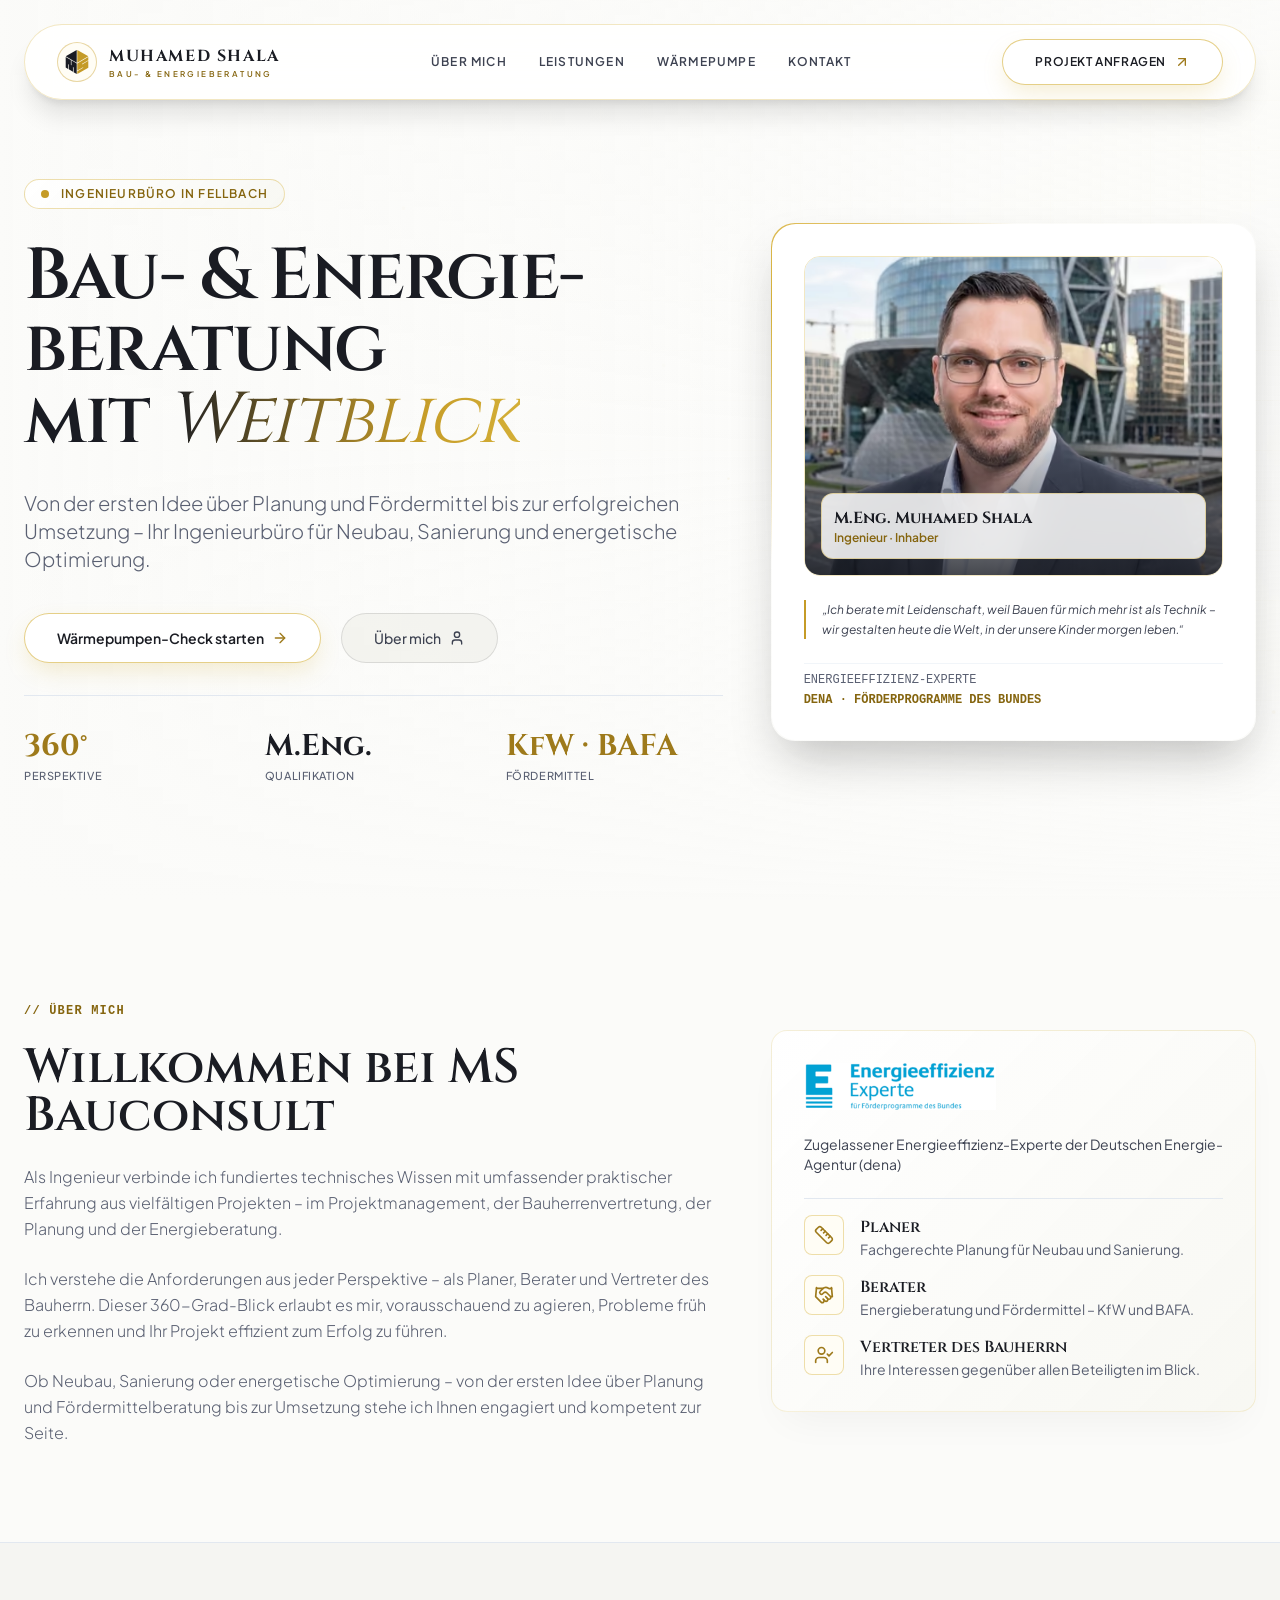
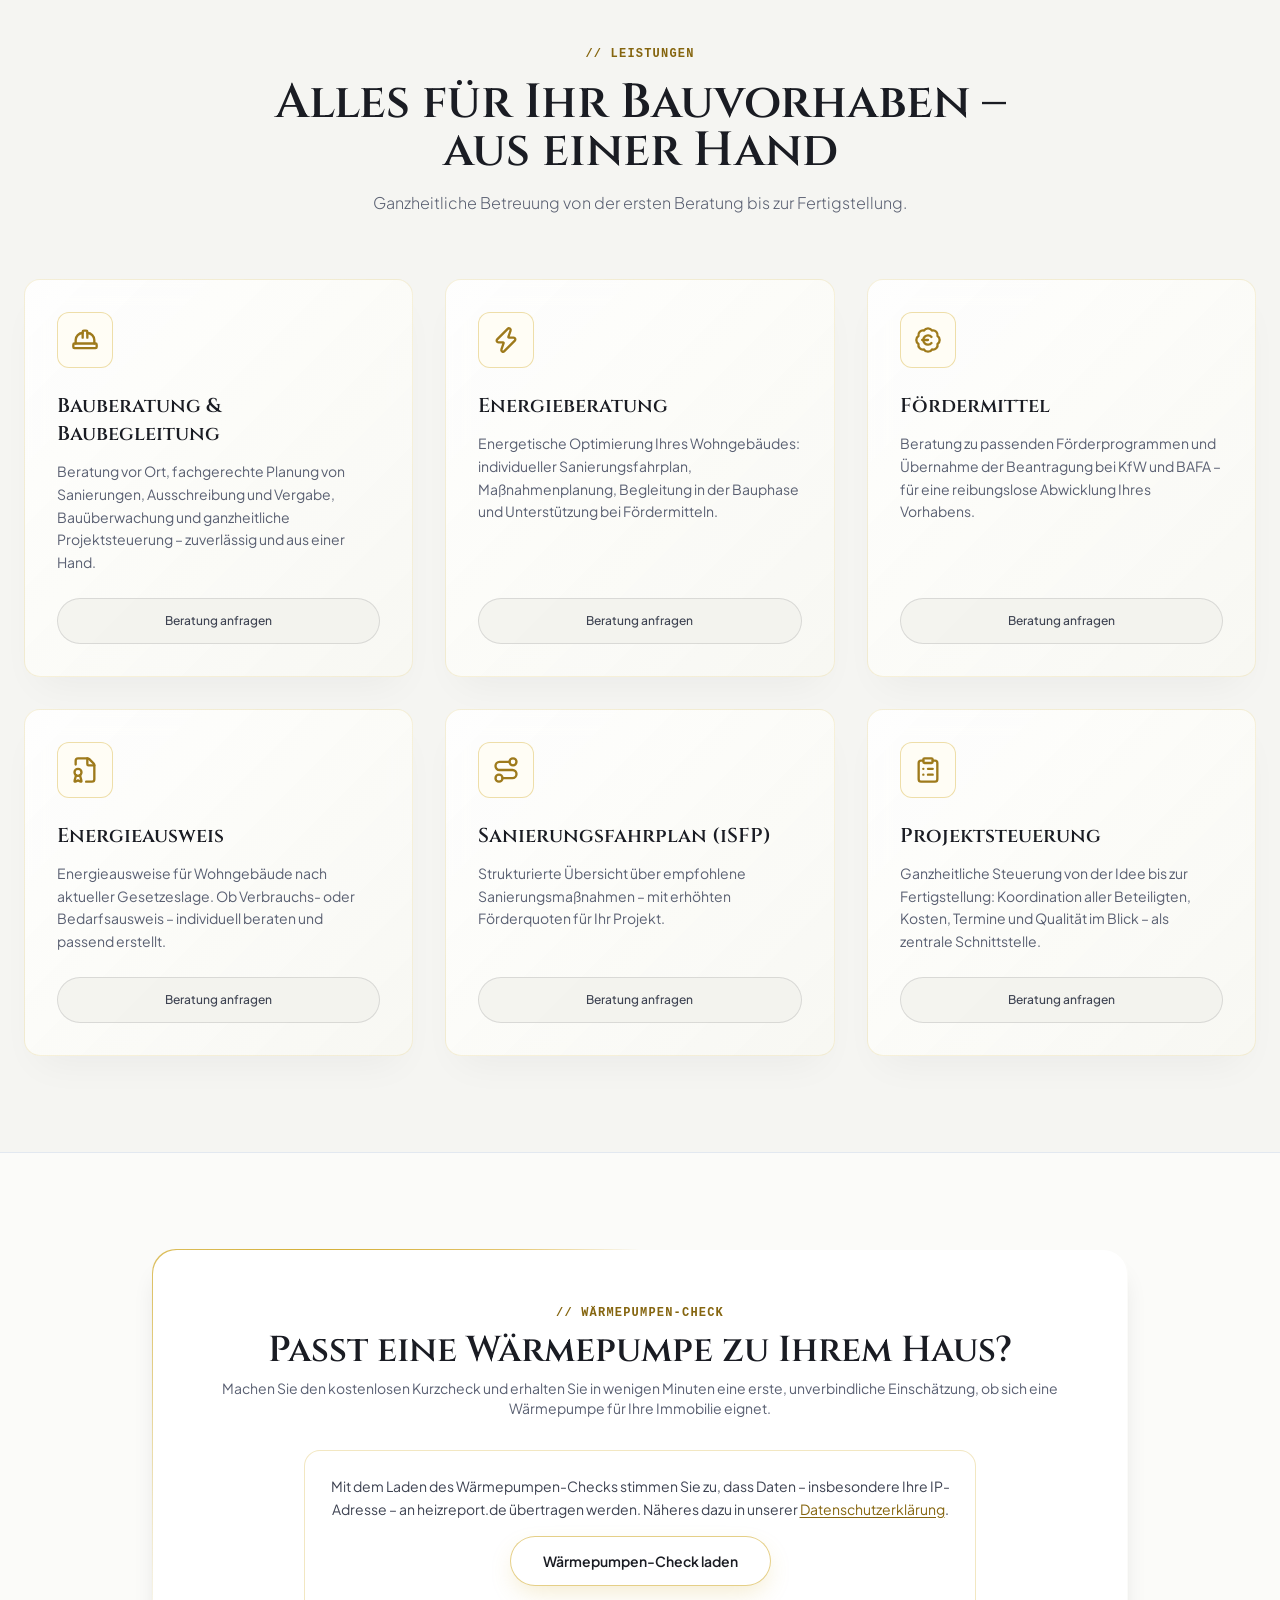
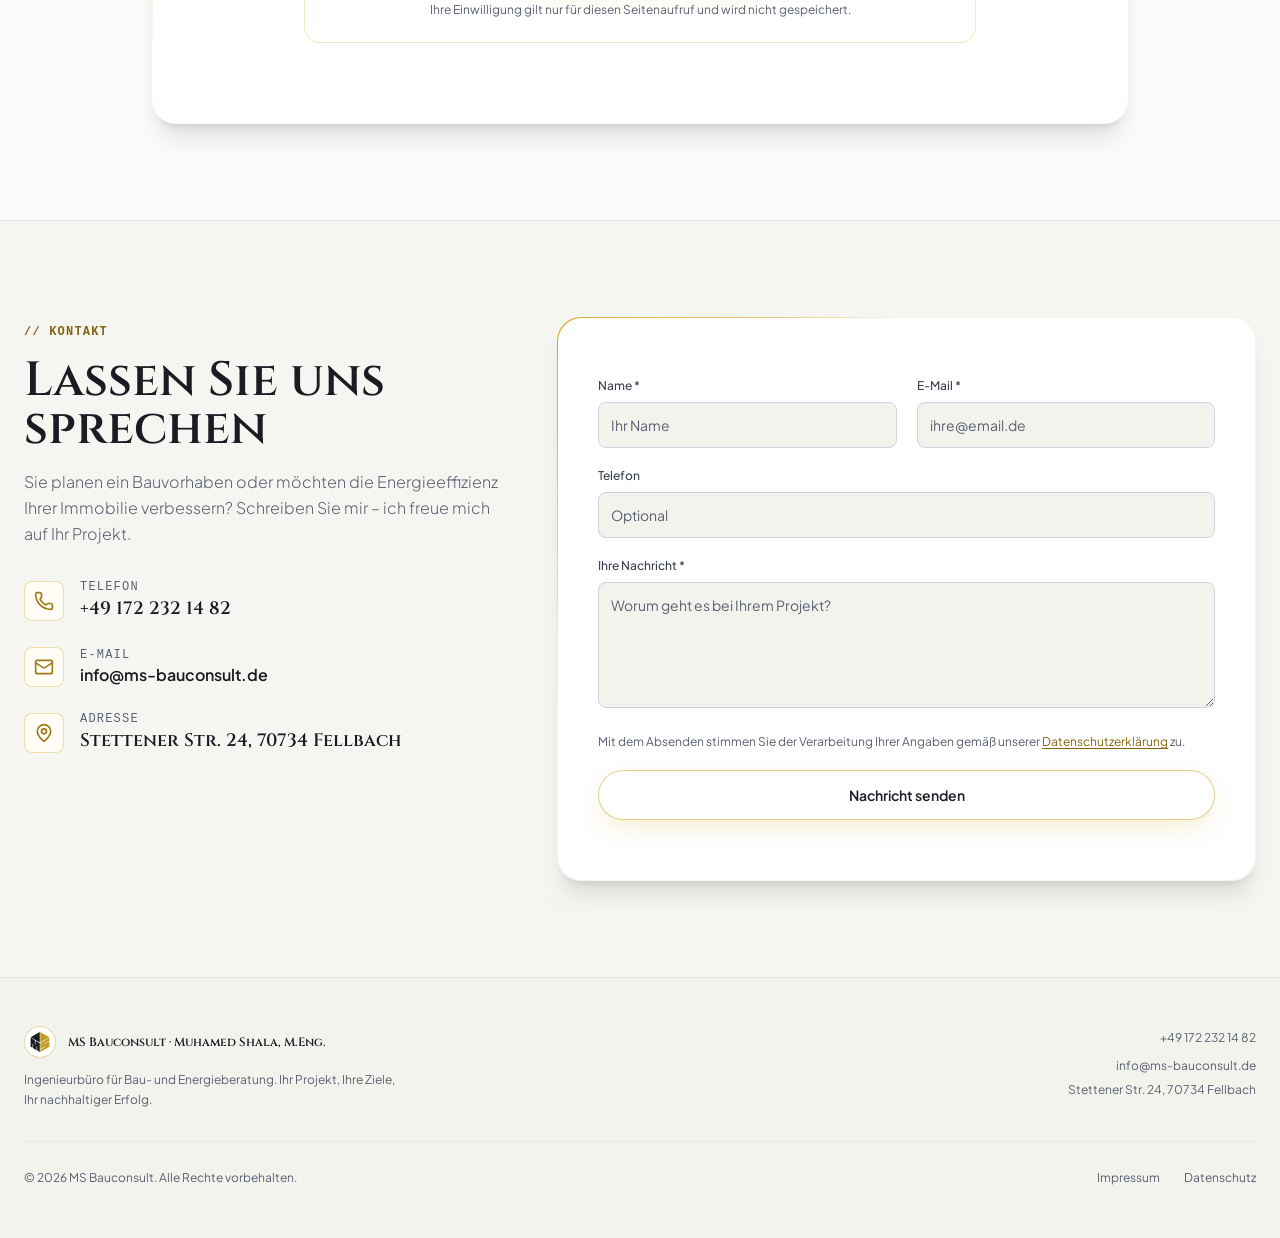
==== index.html @ 2b852ec0 "feat(04-02): particle init in rAF, gold-700 focus-visible, charcoal selection - main.js: setup in re" ====
<!DOCTYPE html>
<html lang="de" class="motion-safe:scroll-smooth">
<head>
    <meta charset="UTF-8">
    <meta name="viewport" content="width=device-width, initial-scale=1.0">
    <meta name="description" content="Bau- und Energieberatung in Fellbach: Bauberatung, Energieberatung, KfW/BAFA-Fördermittel, Energieausweis und Sanierungsfahrplan – Muhamed Shala, M.Eng.">
    <link rel="canonical" href="https://www.ms-bauconsult.de/">
    <meta name="robots" content="index, follow">
    <meta name="theme-color" content="#FBFBF9">
    <meta property="og:type" content="website">
    <meta property="og:locale" content="de_DE">
    <meta property="og:site_name" content="MS Bauconsult">
    <meta property="og:url" content="https://www.ms-bauconsult.de/">
    <meta property="og:title" content="MS Bauconsult – Bau- und Energieberatung in Fellbach">
    <meta property="og:description" content="Von der ersten Idee über Planung und Fördermittel bis zur Umsetzung: Bauberatung, Energieberatung und KfW/BAFA-Fördermittel von Muhamed Shala, M.Eng.">
    <meta property="og:image" content="https://www.ms-bauconsult.de/assets/img/og.jpg">
    <meta property="og:image:width" content="1200">
    <meta property="og:image:height" content="630">
    <meta property="og:image:alt" content="Muhamed Shala, M.Eng., Inhaber von MS Bauconsult">
    <meta name="twitter:card" content="summary_large_image">
    <title>MS Bauconsult | Bau- &amp; Energieberatung in Fellbach</title>
    <link rel="preload" href="/assets/fonts/cinzel.woff2" as="font" type="font/woff2" crossorigin>
    <link rel="preload" href="/assets/fonts/pjs.woff2" as="font" type="font/woff2" crossorigin>
    <link rel="stylesheet" href="/assets/css/main.css?v=93eaa42f">
    <link rel="icon" href="/favicon.svg" type="image/svg+xml">
    <script src="/assets/js/main.js?v=a92fff9e" defer></script>
    <script type="application/ld+json">
    {
      "@context": "https://schema.org",
      "@type": "ProfessionalService",
      "@id": "https://www.ms-bauconsult.de/#business",
      "name": "MS Bauconsult",
      "description": "Ingenieurbüro für Bau- und Energieberatung: Bauberatung und Baubegleitung, Energieberatung, Fördermittel (KfW, BAFA), Energieausweis, Sanierungsfahrplan (iSFP) und Projektsteuerung.",
      "url": "https://www.ms-bauconsult.de/",
      "image": "https://www.ms-bauconsult.de/assets/img/og.jpg",
      "telephone": "+491722321482",
      "email": "info@ms-bauconsult.de",
      "address": {
        "@type": "PostalAddress",
        "streetAddress": "Stettener Str. 24",
        "postalCode": "70734",
        "addressLocality": "Fellbach",
        "addressRegion": "Baden-Württemberg",
        "addressCountry": "DE"
      },
      "founder": {
        "@type": "Person",
        "name": "Muhamed Shala",
        "honorificSuffix": "M.Eng.",
        "jobTitle": "Ingenieur und Inhaber"
      },
      "knowsAbout": ["Bauberatung", "Energieberatung", "Fördermittelberatung (KfW, BAFA)", "Energieausweis", "Individueller Sanierungsfahrplan (iSFP)", "Projektsteuerung"]
    }
    </script>
</head>
<body class="bg-alabaster text-charcoal font-sans selection:bg-gold-400 selection:text-charcoal overflow-x-hidden relative">

    <a href="#main" class="sr-only focus:not-sr-only focus:fixed focus:top-4 focus:left-4 focus:z-[60] focus:rounded-full focus:bg-white focus:px-5 focus:py-2 focus:text-sm focus:font-semibold focus:text-charcoal focus:border focus:border-gold-400">Zum Inhalt springen</a>

    <canvas id="particles-canvas" aria-hidden="true"></canvas>

    <!-- FLOATING NAVIGATION -->
    <header>
    <nav aria-label="Hauptnavigation" class="fixed top-6 left-0 w-full z-50 transition-all duration-300">
        <div class="max-w-7xl mx-auto px-6 max-[379px]:px-3">
            <div class="glass-light rounded-full px-8 max-[359px]:px-4 py-3.5 flex items-center justify-between border border-gold-400/30 shadow-xl">
                
                <!-- Brand Logo -->
                <a href="#top" class="flex items-center gap-3 group">
                    <div class="w-10 h-10 border border-gold-500/40 flex items-center justify-center rounded-full transition-transform motion-safe:group-hover:rotate-180 duration-700 bg-gold-100">
                        <svg xmlns="http://www.w3.org/2000/svg" viewBox="0 0 390 412" class="w-6 h-6" aria-hidden="true"><path fill="#1A1C23" d="M190 0.5 1.5 109 190 218ZM1 121 1 302.5 42 326 42 244.5 53 251 53 332.5 126 375 125.5 293 137 298.5 137 381 190 411.5 190 230 100 178 100 261.5 90 256.5 89.5 172Z"/><path fill="#C59B27" d="M200 0 389.5 109 200 218.5ZM388.5 121 200 230 200 352 301 294 301 306 200 364 200 412 389 303 389 186.5 282.5 247 283 235 389 174Z"/></svg>
                    </div>
                    <div class="flex flex-col">
                        <span class="font-serif font-bold text-base tracking-widest max-[359px]:tracking-wider text-charcoal whitespace-nowrap">MUHAMED SHALA</span>
                        <span class="text-[8px] uppercase tracking-[0.3em] text-gold-700 font-semibold">Bau- &amp; Energieberatung</span>
                    </div>
                </a>

                <!-- Nav Links -->
                <div class="hidden lg:flex items-center gap-8 text-xs font-semibold uppercase tracking-widest text-slate-700">
                    <a href="#about" class="hover:text-gold-700 transition-colors">Über mich</a>
                    <a href="#services" class="hover:text-gold-700 transition-colors">Leistungen</a>
                    <a href="#waermepumpe" class="hover:text-gold-700 transition-colors">Wärmepumpe</a>
                    <a href="#contact" class="hover:text-gold-700 transition-colors">Kontakt</a>
                </div>

                <!-- Action Button -->
                <div class="hidden sm:block">
                    <a href="#contact" class="btn-primary text-xs tracking-wider uppercase">
                        <span class="flex items-center gap-2">
                            <span>Projekt anfragen</span>
                            <svg xmlns="http://www.w3.org/2000/svg" width="24" height="24" viewBox="0 0 24 24" fill="none" stroke="currentColor" stroke-width="2" stroke-linecap="round" stroke-linejoin="round" aria-hidden="true" class="lucide lucide-arrow-up-right w-4 h-4 text-gold-600"><path d="M7 7h10v10"/><path d="M7 17 17 7"/></svg>
                        </span>
                    </a>
                </div>

                <!-- Menu Button (mobil) -->
                <button type="button" id="menu-toggle" aria-expanded="false" aria-controls="mobile-menu" aria-label="Menü" class="group lg:hidden ml-3 max-[359px]:ml-2 w-10 h-10 max-[359px]:w-9 max-[359px]:h-9 shrink-0 rounded-full border border-gold-500/40 bg-gold-100 flex items-center justify-center text-charcoal focus-visible:outline-none focus-visible:ring-2 focus-visible:ring-gold-700">
                    <svg xmlns="http://www.w3.org/2000/svg" width="24" height="24" viewBox="0 0 24 24" fill="none" stroke="currentColor" stroke-width="2" stroke-linecap="round" stroke-linejoin="round" aria-hidden="true" class="lucide lucide-menu w-5 h-5 group-aria-expanded:hidden"><path d="M4 5h16"/><path d="M4 12h16"/><path d="M4 19h16"/></svg>
                    <svg xmlns="http://www.w3.org/2000/svg" width="24" height="24" viewBox="0 0 24 24" fill="none" stroke="currentColor" stroke-width="2" stroke-linecap="round" stroke-linejoin="round" aria-hidden="true" class="lucide lucide-x w-5 h-5 hidden group-aria-expanded:block"><path d="M18 6 6 18"/><path d="m6 6 12 12"/></svg>
                </button>
            </div>

            <!-- Mobiles Menü -->
            <div id="mobile-menu" hidden class="lg:hidden mt-3 glass-light rounded-3xl p-4 border border-gold-400/30 shadow-xl">
                <div class="flex flex-col text-xs font-semibold uppercase tracking-widest text-slate-700 max-h-[calc(100dvh-8rem)] overflow-y-auto">
                    <a href="#about" class="px-4 py-3 rounded-xl hover:text-gold-700 hover:bg-gold-100/60 transition-colors">Über mich</a>
                    <a href="#services" class="px-4 py-3 rounded-xl hover:text-gold-700 hover:bg-gold-100/60 transition-colors">Leistungen</a>
                    <a href="#waermepumpe" class="px-4 py-3 rounded-xl hover:text-gold-700 hover:bg-gold-100/60 transition-colors">Wärmepumpe</a>
                    <a href="#contact" class="px-4 py-3 rounded-xl hover:text-gold-700 hover:bg-gold-100/60 transition-colors">Kontakt</a>
                    <a href="#contact" class="btn-primary text-xs tracking-wider uppercase mt-2 sm:hidden">Projekt anfragen</a>
                </div>
            </div>
        </div>
    </nav>
    </header>

    <main id="main" tabindex="-1" class="focus:outline-none">

    <!-- HERO SECTION -->
    <section id="top" class="relative min-h-screen flex items-center pt-36 pb-20 architectural-grid-light overflow-hidden">
        
        <!-- Hero-Hintergrund -->
        <div class="absolute inset-0 z-0">
            <!-- Optional: Hero-Foto (Pexels 8837511) – zum Aktivieren Kommentar entfernen, siehe README
            <picture class="block w-full h-full"><source type="image/avif" srcset="/assets/img/hero/hero-960.avif 960w, /assets/img/hero/hero-1600.avif 1600w" sizes="100vw"><source type="image/webp" srcset="/assets/img/hero/hero-960.webp 960w, /assets/img/hero/hero-1600.webp 1600w" sizes="100vw"><img src="/assets/img/hero/hero-1600.webp" width="1600" height="1067" alt="" loading="eager" decoding="async" class="w-full h-full object-cover object-center opacity-15 mix-blend-multiply"></picture>
            -->
            <div class="absolute inset-0 bg-gradient-to-r from-alabaster via-alabaster/90 to-alabaster/70"></div>
            <div class="absolute inset-0 bg-gradient-to-b from-alabaster/60 via-transparent to-alabaster"></div>
        </div>

        <div class="max-w-7xl mx-auto px-6 relative z-10 w-full">
            <div class="grid lg:grid-cols-12 gap-12 items-center">
                
                <!-- Left Text Column -->
                <div class="lg:col-span-7 space-y-8">
                    <div class="inline-flex items-center gap-3 px-4 py-1.5 rounded-full glass-card-light border border-gold-400/40">
                        <span class="w-2 h-2 rounded-full bg-gold-500 animate-pulse motion-reduce:animate-none"></span>
                        <span class="text-xs uppercase tracking-widest text-gold-700 font-semibold">Ingenieurbüro in Fellbach</span>
                    </div>

                    <h1 class="font-serif text-4xl sm:text-6xl lg:text-7xl font-semibold text-charcoal leading-[1.1] tracking-tight">
                        Bau- &amp; Energie&shy;beratung <br>
                        mit <span class="shimmer-text-light italic font-normal">Weitblick</span>
                    </h1>

                    <p class="text-slate-600 text-lg md:text-xl max-w-2xl font-light leading-relaxed">
                        Von der ersten Idee über Planung und Fördermittel bis zur erfolgreichen Umsetzung – Ihr Ingenieurbüro für Neubau, Sanierung und energetische Optimierung.
                    </p>

                    <!-- Buttons -->
                    <div class="flex flex-wrap items-center gap-5 pt-2">
                        <a href="#waermepumpe" class="btn-primary text-sm">
                            <span class="flex items-center gap-2">
                                <span>Wärmepumpen-Check starten</span>
                                <svg xmlns="http://www.w3.org/2000/svg" width="24" height="24" viewBox="0 0 24 24" fill="none" stroke="currentColor" stroke-width="2" stroke-linecap="round" stroke-linejoin="round" aria-hidden="true" class="lucide lucide-arrow-right w-4 h-4 text-gold-600"><path d="M5 12h14"/><path d="m12 5 7 7-7 7"/></svg>
                            </span>
                        </a>

                        <a href="#about" class="btn-secondary text-sm">
                            <span class="flex items-center gap-2">
                                <span>Über mich</span>
                                <svg xmlns="http://www.w3.org/2000/svg" width="24" height="24" viewBox="0 0 24 24" fill="none" stroke="currentColor" stroke-width="2" stroke-linecap="round" stroke-linejoin="round" aria-hidden="true" class="lucide lucide-user w-4 h-4 text-slate-700"><path d="M19 21v-2a4 4 0 0 0-4-4H9a4 4 0 0 0-4 4v2"/><circle cx="12" cy="7" r="4"/></svg>
                            </span>
                        </a>
                    </div>

                    <!-- Kennzahlen -->
                    <div class="grid grid-cols-3 gap-3 sm:gap-6 pt-8 border-t border-slate-200">
                        <div>
                            <div class="font-serif text-2xl sm:text-3xl font-bold text-gold-600">360°</div>
                            <div class="text-[10px] sm:text-[11px] text-slate-600 uppercase tracking-wide sm:tracking-wider mt-1 font-medium">Perspektive</div>
                        </div>
                        <div>
                            <div class="font-serif text-2xl sm:text-3xl font-bold text-charcoal">M.Eng.</div>
                            <div class="text-[10px] sm:text-[11px] text-slate-600 uppercase tracking-wide sm:tracking-wider mt-1 font-medium">Qualifikation</div>
                        </div>
                        <div>
                            <div class="font-serif text-2xl sm:text-3xl font-bold text-gold-600">KfW<span class="max-sm:hidden"> · </span><br class="sm:hidden">BAFA</div>
                            <div class="text-[10px] sm:text-[11px] text-slate-600 uppercase tracking-wide sm:tracking-wider mt-1 font-medium">Fördermittel</div>
                        </div>
                    </div>
                </div>

                <!-- Porträt -->
                <div class="lg:col-span-5 w-full max-w-md mx-auto lg:max-w-none">
                    <div class="border-beam-container rounded-3xl p-[1px] shadow-2xl">
                        <div class="border-beam-inner p-6 md:p-8 rounded-3xl space-y-6">
                            
                            <!-- Porträtfoto -->
                            <div class="relative h-72 md:h-80 rounded-2xl overflow-hidden border border-gold-400/30 group">
                                <picture class="block w-full h-full">
                                    <source type="image/avif" srcset="/assets/img/portrait-480.avif 480w, /assets/img/portrait-800.avif 800w, /assets/img/portrait-1132.avif 1132w" sizes="(min-width: 1280px) 420px, 390px">
                                    <source type="image/webp" srcset="/assets/img/portrait-480.webp 480w, /assets/img/portrait-800.webp 800w, /assets/img/portrait-1132.webp 1132w" sizes="(min-width: 1280px) 420px, 390px">
                                    <img src="/assets/img/portrait-800.jpg" width="1132" height="928" alt="Muhamed Shala, M.Eng., Inhaber von MS Bauconsult" loading="eager" decoding="async" class="w-full h-full object-cover object-[40%_10%] transition-transform duration-700 motion-safe:group-hover:scale-105">
                                </picture>
                                <div class="absolute inset-0 bg-gradient-to-t from-charcoal/80 via-transparent to-transparent"></div>
                                
                                <div class="absolute bottom-4 left-4 right-4">
                                    <div class="glass-light p-3 rounded-xl border border-gold-400/40">
                                        <div class="font-serif font-bold text-charcoal text-base">M.Eng. Muhamed Shala</div>
                                        <div class="text-xs text-gold-700 font-semibold">Ingenieur · Inhaber</div>
                                    </div>
                                </div>
                            </div>

                            <!-- Zitat -->
                            <blockquote class="text-xs text-slate-700 italic leading-relaxed border-l-2 border-gold-500 pl-4">
                                „Ich berate mit Leidenschaft, weil Bauen für mich mehr ist als Technik – wir gestalten heute die Welt, in der unsere Kinder morgen leben.“
                            </blockquote>

                            <div class="pt-2 flex flex-wrap gap-x-4 gap-y-1 items-center justify-between text-xs font-mono text-slate-600 border-t border-slate-100">
                                <span>ENERGIEEFFIZIENZ-EXPERTE</span>
                                <span class="text-gold-700 font-semibold">DENA · FÖRDERPROGRAMME DES BUNDES</span>
                            </div>

                        </div>
                    </div>
                </div>

            </div>
        </div>
    </section>

    <!-- ÜBER MICH -->
    <section id="about" class="py-24 relative z-10 scroll-mt-28" aria-labelledby="about-title">
        <div class="max-w-7xl mx-auto px-6">
            <div class="grid lg:grid-cols-12 gap-12 items-center">
                <div class="lg:col-span-7 space-y-6">
                    <span class="text-xs font-mono text-gold-700 uppercase tracking-widest font-semibold">// Über mich</span>
                    <h2 id="about-title" class="font-serif text-3xl md:text-5xl font-semibold text-charcoal">Willkommen bei MS Bauconsult</h2>
                    <p class="text-slate-600 font-light leading-relaxed">Als Ingenieur verbinde ich fundiertes technisches Wissen mit umfassender praktischer Erfahrung aus vielfältigen Projekten – im Projektmanagement, der Bauherrenvertretung, der Planung und der Energieberatung.</p>
                    <p class="text-slate-600 font-light leading-relaxed">Ich verstehe die Anforderungen aus jeder Perspektive – als Planer, Berater und Vertreter des Bauherrn. Dieser 360-Grad-Blick erlaubt es mir, vorausschauend zu agieren, Probleme früh zu erkennen und Ihr Projekt effizient zum Erfolg zu führen.</p>
                    <p class="text-slate-600 font-light leading-relaxed">Ob Neubau, Sanierung oder energetische Optimierung – von der ersten Idee über Planung und Fördermittelberatung bis zur Umsetzung stehe ich Ihnen engagiert und kompetent zur Seite.</p>
                </div>
                <div class="lg:col-span-5">
                    <div class="glass-card-light rounded-2xl p-8 space-y-6">
                        <img src="/assets/img/eee.png" width="300" height="73" class="w-48 h-auto" alt="Energieeffizienz-Experte für Förderprogramme des Bundes" loading="lazy" decoding="async">
                        <p class="text-sm text-slate-700">Zugelassener Energieeffizienz-Experte der Deutschen Energie-Agentur (dena)</p>
                        <ul class="space-y-4 pt-4 border-t border-slate-200">
                            <li class="flex items-start gap-4">
                                <div class="w-10 h-10 rounded-lg bg-gold-100 border border-gold-400/40 flex items-center justify-center text-gold-600 shrink-0"><svg xmlns="http://www.w3.org/2000/svg" width="24" height="24" viewBox="0 0 24 24" fill="none" stroke="currentColor" stroke-width="2" stroke-linecap="round" stroke-linejoin="round" aria-hidden="true" class="lucide lucide-ruler w-5 h-5"><path d="M21.3 15.3a2.4 2.4 0 0 1 0 3.4l-2.6 2.6a2.4 2.4 0 0 1-3.4 0L2.7 8.7a2.41 2.41 0 0 1 0-3.4l2.6-2.6a2.41 2.41 0 0 1 3.4 0Z"/><path d="m14.5 12.5 2-2"/><path d="m11.5 9.5 2-2"/><path d="m8.5 6.5 2-2"/><path d="m17.5 15.5 2-2"/></svg></div>
                                <div>
                                    <h3 class="font-serif text-base font-semibold text-charcoal">Planer</h3>
                                    <p class="text-slate-600 text-sm">Fachgerechte Planung für Neubau und Sanierung.</p>
                                </div>
                            </li>
                            <li class="flex items-start gap-4">
                                <div class="w-10 h-10 rounded-lg bg-gold-100 border border-gold-400/40 flex items-center justify-center text-gold-600 shrink-0"><svg xmlns="http://www.w3.org/2000/svg" width="24" height="24" viewBox="0 0 24 24" fill="none" stroke="currentColor" stroke-width="2" stroke-linecap="round" stroke-linejoin="round" aria-hidden="true" class="lucide lucide-handshake w-5 h-5"><path d="m11 17 2 2a1 1 0 1 0 3-3"/><path d="m14 14 2.5 2.5a1 1 0 1 0 3-3l-3.88-3.88a3 3 0 0 0-4.24 0l-.88.88a1 1 0 1 1-3-3l2.81-2.81a5.79 5.79 0 0 1 7.06-.87l.47.28a2 2 0 0 0 1.42.25L21 4"/><path d="m21 3 1 11h-2"/><path d="M3 3 2 14l6.5 6.5a1 1 0 1 0 3-3"/><path d="M3 4h8"/></svg></div>
                                <div>
                                    <h3 class="font-serif text-base font-semibold text-charcoal">Berater</h3>
                                    <p class="text-slate-600 text-sm">Energieberatung und Fördermittel – KfW und BAFA.</p>
                                </div>
                            </li>
                            <li class="flex items-start gap-4">
                                <div class="w-10 h-10 rounded-lg bg-gold-100 border border-gold-400/40 flex items-center justify-center text-gold-600 shrink-0"><svg xmlns="http://www.w3.org/2000/svg" width="24" height="24" viewBox="0 0 24 24" fill="none" stroke="currentColor" stroke-width="2" stroke-linecap="round" stroke-linejoin="round" aria-hidden="true" class="lucide lucide-user-check w-5 h-5"><path d="m16 11 2 2 4-4"/><path d="M16 21v-2a4 4 0 0 0-4-4H6a4 4 0 0 0-4 4v2"/><circle cx="9" cy="7" r="4"/></svg></div>
                                <div>
                                    <h3 class="font-serif text-base font-semibold text-charcoal">Vertreter des Bauherrn</h3>
                                    <p class="text-slate-600 text-sm">Ihre Interessen gegenüber allen Beteiligten im Blick.</p>
                                </div>
                            </li>
                        </ul>
                    </div>
                </div>
            </div>
        </div>
    </section>

    <!-- LEISTUNGEN -->
    <section id="services" class="py-24 relative z-10 scroll-mt-28 bg-pearl/60 border-t border-b border-slate-200" aria-labelledby="services-title">
        <div class="max-w-7xl mx-auto px-6">

            <div class="text-center max-w-3xl mx-auto space-y-4 mb-16">
                <span class="text-xs font-mono text-gold-700 uppercase tracking-widest font-semibold">// Leistungen</span>
                <h2 id="services-title" class="font-serif text-3xl md:text-5xl font-semibold text-charcoal">Alles für Ihr Bauvorhaben – aus einer Hand</h2>
                <p class="text-slate-600 font-light">Ganzheitliche Betreuung von der ersten Beratung bis zur Fertigstellung.</p>
            </div>

            <!-- Spotlight Cards -->
            <div class="grid md:grid-cols-3 gap-8">

                <div class="spotlight-card rounded-2xl glass-card-light p-8 transition-all duration-300 relative group flex flex-col">
                    <div class="w-14 h-14 rounded-xl bg-gold-100 border border-gold-400/40 flex items-center justify-center text-gold-600 mb-6">
                        <svg xmlns="http://www.w3.org/2000/svg" width="24" height="24" viewBox="0 0 24 24" fill="none" stroke="currentColor" stroke-width="2" stroke-linecap="round" stroke-linejoin="round" aria-hidden="true" class="lucide lucide-hard-hat w-7 h-7"><path d="M10 10V5a1 1 0 0 1 1-1h2a1 1 0 0 1 1 1v5"/><path d="M14 6a6 6 0 0 1 6 6v3"/><path d="M4 15v-3a6 6 0 0 1 6-6"/><rect x="2" y="15" width="20" height="4" rx="1"/></svg>
                    </div>
                    <h3 class="font-serif text-xl font-semibold text-charcoal mb-3">Bauberatung &amp; Baubegleitung</h3>
                    <p class="text-slate-600 text-sm leading-relaxed mb-6 grow">Beratung vor Ort, fachgerechte Planung von Sanierungen, Ausschreibung und Vergabe, Bauüberwachung und ganzheitliche Projektsteuerung – zuverlässig und aus einer Hand.</p>
                    <a href="#contact" class="btn-secondary text-xs w-full" aria-label="Beratung anfragen: Bauberatung und Baubegleitung">Beratung anfragen</a>
                </div>

                <div class="spotlight-card rounded-2xl glass-card-light p-8 transition-all duration-300 relative group flex flex-col">
                    <div class="w-14 h-14 rounded-xl bg-gold-100 border border-gold-400/40 flex items-center justify-center text-gold-600 mb-6">
                        <svg xmlns="http://www.w3.org/2000/svg" width="24" height="24" viewBox="0 0 24 24" fill="none" stroke="currentColor" stroke-width="2" stroke-linecap="round" stroke-linejoin="round" aria-hidden="true" class="lucide lucide-zap w-7 h-7"><path d="M15.914 4a1.5 1.5 0 00-2.474-1.561l-9 9A1.5 1.5 0 005.5 14h4.002a.5.5 0 01.471.666L8.086 20a1.5 1.5 0 002.475 1.56l9-9A1.5 1.5 0 0018.5 10h-3.997a.5.5 0 01-.472-.667z"/></svg>
                    </div>
                    <h3 class="font-serif text-xl font-semibold text-charcoal mb-3">Energieberatung</h3>
                    <p class="text-slate-600 text-sm leading-relaxed mb-6 grow">Energetische Optimierung Ihres Wohngebäudes: individueller Sanierungsfahrplan, Maßnahmenplanung, Begleitung in der Bauphase und Unterstützung bei Fördermitteln.</p>
                    <a href="#contact" class="btn-secondary text-xs w-full" aria-label="Beratung anfragen: Energieberatung">Beratung anfragen</a>
                </div>

                <div class="spotlight-card rounded-2xl glass-card-light p-8 transition-all duration-300 relative group flex flex-col">
                    <div class="w-14 h-14 rounded-xl bg-gold-100 border border-gold-400/40 flex items-center justify-center text-gold-600 mb-6">
                        <svg xmlns="http://www.w3.org/2000/svg" width="24" height="24" viewBox="0 0 24 24" fill="none" stroke="currentColor" stroke-width="2" stroke-linecap="round" stroke-linejoin="round" aria-hidden="true" class="lucide lucide-badge-euro w-7 h-7"><path d="M3.85 8.62a4 4 0 0 1 4.78-4.77 4 4 0 0 1 6.74 0 4 4 0 0 1 4.78 4.78 4 4 0 0 1 0 6.74 4 4 0 0 1-4.77 4.78 4 4 0 0 1-6.75 0 4 4 0 0 1-4.78-4.77 4 4 0 0 1 0-6.76Z"/><path d="M7 12h5"/><path d="M15 9.4a4 4 0 1 0 0 5.2"/></svg>
                    </div>
                    <h3 class="font-serif text-xl font-semibold text-charcoal mb-3">Fördermittel</h3>
                    <p class="text-slate-600 text-sm leading-relaxed mb-6 grow">Beratung zu passenden Förderprogrammen und Übernahme der Beantragung bei KfW und BAFA – für eine reibungslose Abwicklung Ihres Vorhabens.</p>
                    <a href="#contact" class="btn-secondary text-xs w-full" aria-label="Beratung anfragen: Fördermittel">Beratung anfragen</a>
                </div>

                <div class="spotlight-card rounded-2xl glass-card-light p-8 transition-all duration-300 relative group flex flex-col">
                    <div class="w-14 h-14 rounded-xl bg-gold-100 border border-gold-400/40 flex items-center justify-center text-gold-600 mb-6">
                        <svg xmlns="http://www.w3.org/2000/svg" width="24" height="24" viewBox="0 0 24 24" fill="none" stroke="currentColor" stroke-width="2" stroke-linecap="round" stroke-linejoin="round" aria-hidden="true" class="lucide lucide-file-badge w-7 h-7"><path d="M13 22h5a2 2 0 0 0 2-2V8a2.4 2.4 0 0 0-.706-1.706l-3.588-3.588A2.4 2.4 0 0 0 14 2H6a2 2 0 0 0-2 2v3.3"/><path d="M14 2v5a1 1 0 0 0 1 1h5"/><path d="m7.69 16.479 1.29 4.88a.5.5 0 0 1-.698.591l-1.843-.849a1 1 0 0 0-.879.001l-1.846.85a.5.5 0 0 1-.692-.593l1.29-4.88"/><circle cx="6" cy="14" r="3"/></svg>
                    </div>
                    <h3 class="font-serif text-xl font-semibold text-charcoal mb-3">Energieausweis</h3>
                    <p class="text-slate-600 text-sm leading-relaxed mb-6 grow">Energieausweise für Wohngebäude nach aktueller Gesetzeslage. Ob Verbrauchs- oder Bedarfsausweis – individuell beraten und passend erstellt.</p>
                    <a href="#contact" class="btn-secondary text-xs w-full" aria-label="Beratung anfragen: Energieausweis">Beratung anfragen</a>
                </div>

                <div class="spotlight-card rounded-2xl glass-card-light p-8 transition-all duration-300 relative group flex flex-col">
                    <div class="w-14 h-14 rounded-xl bg-gold-100 border border-gold-400/40 flex items-center justify-center text-gold-600 mb-6">
                        <svg xmlns="http://www.w3.org/2000/svg" width="24" height="24" viewBox="0 0 24 24" fill="none" stroke="currentColor" stroke-width="2" stroke-linecap="round" stroke-linejoin="round" aria-hidden="true" class="lucide lucide-route w-7 h-7"><circle cx="6" cy="19" r="3"/><path d="M9 19h8.5a3.5 3.5 0 0 0 0-7h-11a3.5 3.5 0 0 1 0-7H15"/><circle cx="18" cy="5" r="3"/></svg>
                    </div>
                    <h3 class="font-serif text-xl font-semibold text-charcoal mb-3">Sanierungsfahrplan (iSFP)</h3>
                    <p class="text-slate-600 text-sm leading-relaxed mb-6 grow">Strukturierte Übersicht über empfohlene Sanierungsmaßnahmen – mit erhöhten Förderquoten für Ihr Projekt.</p>
                    <a href="#contact" class="btn-secondary text-xs w-full" aria-label="Beratung anfragen: Sanierungsfahrplan (iSFP)">Beratung anfragen</a>
                </div>

                <div class="spotlight-card rounded-2xl glass-card-light p-8 transition-all duration-300 relative group flex flex-col">
                    <div class="w-14 h-14 rounded-xl bg-gold-100 border border-gold-400/40 flex items-center justify-center text-gold-600 mb-6">
                        <svg xmlns="http://www.w3.org/2000/svg" width="24" height="24" viewBox="0 0 24 24" fill="none" stroke="currentColor" stroke-width="2" stroke-linecap="round" stroke-linejoin="round" aria-hidden="true" class="lucide lucide-clipboard-list w-7 h-7"><rect width="8" height="4" x="8" y="2" rx="1" ry="1"/><path d="M16 4h2a2 2 0 0 1 2 2v14a2 2 0 0 1-2 2H6a2 2 0 0 1-2-2V6a2 2 0 0 1 2-2h2"/><path d="M12 11h4"/><path d="M12 16h4"/><path d="M8 11h.01"/><path d="M8 16h.01"/></svg>
                    </div>
                    <h3 class="font-serif text-xl font-semibold text-charcoal mb-3">Projektsteuerung</h3>
                    <p class="text-slate-600 text-sm leading-relaxed mb-6 grow">Ganzheitliche Steuerung von der Idee bis zur Fertigstellung: Koordination aller Beteiligten, Kosten, Termine und Qualität im Blick – als zentrale Schnittstelle.</p>
                    <a href="#contact" class="btn-secondary text-xs w-full" aria-label="Beratung anfragen: Projektsteuerung">Beratung anfragen</a>
                </div>

            </div>
        </div>
    </section>

    <!-- WÄRMEPUMPEN-CHECK -->
    <section id="waermepumpe" class="py-24 relative z-10 scroll-mt-28" aria-labelledby="wp-title">
        <div class="max-w-5xl mx-auto px-6">
            <div class="border-beam-container rounded-3xl p-[1px] shadow-xl">
                <div class="border-beam-inner p-8 md:p-12 rounded-3xl bg-white space-y-8">

                    <div class="text-center space-y-2">
                        <span class="text-xs font-mono text-gold-700 uppercase tracking-widest font-semibold">// Wärmepumpen-Check</span>
                        <h2 id="wp-title" class="font-serif text-2xl md:text-4xl font-semibold text-charcoal">Passt eine Wärmepumpe zu Ihrem Haus?</h2>
                        <p class="text-slate-600 text-sm">Machen Sie den kostenlosen Kurzcheck und erhalten Sie in wenigen Minuten eine erste, unverbindliche Einschätzung, ob sich eine Wärmepumpe für Ihre Immobilie eignet.</p>
                    </div>

                    <div id="wp-consent" class="glass-light p-6 rounded-2xl border border-gold-400/30 text-center space-y-4 max-w-2xl mx-auto">
                        <p class="text-sm text-slate-700 leading-relaxed">Mit dem Laden des Wärmepumpen-Checks stimmen Sie zu, dass Daten – insbesondere Ihre IP-Adresse – an heizreport.de übertragen werden. Näheres dazu in unserer <a href="/datenschutz" data-dialog="datenschutz" class="underline underline-offset-2 text-gold-700 hover:text-charcoal">Datenschutzerklärung</a>.</p>
                        <button type="button" id="wp-load" class="btn-primary text-sm">Wärmepumpen-Check laden</button>
                        <p class="text-xs text-slate-600">Ihre Einwilligung gilt nur für diesen Seitenaufruf und wird nicht gespeichert.</p>
                    </div>

                    <p id="wp-error" hidden role="alert" class="text-sm text-red-700 text-center"></p>
                    <p id="wp-status" hidden role="status" aria-live="polite" tabindex="-1" class="text-sm text-slate-700 text-center focus:outline-none"></p>

                    <div id="wp-check"></div>

                </div>
            </div>
        </div>
    </section>

    <!-- KONTAKT -->
    <section id="contact" class="py-24 relative z-10 scroll-mt-28 bg-pearl/60 border-t border-slate-200" aria-labelledby="contact-title">
        <div class="max-w-7xl mx-auto px-6">
            <div class="grid lg:grid-cols-12 gap-12 items-start">
                <div class="lg:col-span-5 space-y-8">
                    <div class="space-y-4">
                        <span class="text-xs font-mono text-gold-700 uppercase tracking-widest font-semibold">// Kontakt</span>
                        <h2 id="contact-title" class="font-serif text-3xl md:text-5xl font-semibold text-charcoal">Lassen Sie uns sprechen</h2>
                        <p class="text-slate-600 font-light leading-relaxed">Sie planen ein Bauvorhaben oder möchten die Energieeffizienz Ihrer Immobilie verbessern? Schreiben Sie mir – ich freue mich auf Ihr Projekt.</p>
                    </div>
                    <ul class="space-y-6">
                        <li class="flex items-center gap-4">
                            <div class="w-10 h-10 rounded-lg bg-gold-100 border border-gold-400/40 flex items-center justify-center text-gold-600 shrink-0"><svg xmlns="http://www.w3.org/2000/svg" width="24" height="24" viewBox="0 0 24 24" fill="none" stroke="currentColor" stroke-width="2" stroke-linecap="round" stroke-linejoin="round" aria-hidden="true" class="lucide lucide-phone w-5 h-5"><path d="M13.832 16.568a1 1 0 0 0 1.213-.303l.355-.465A2 2 0 0 1 17 15h3a2 2 0 0 1 2 2v3a2 2 0 0 1-2 2A18 18 0 0 1 2 4a2 2 0 0 1 2-2h3a2 2 0 0 1 2 2v3a2 2 0 0 1-.8 1.6l-.468.351a1 1 0 0 0-.292 1.233 14 14 0 0 0 6.392 6.384"/></svg></div>
                            <div class="min-w-0">
                                <span class="block text-xs font-mono uppercase tracking-widest text-slate-600">Telefon</span>
                                <a href="tel:+491722321482" class="font-serif text-lg font-semibold text-charcoal hover:text-gold-700 transition-colors">+49 172 232 14 82</a>
                            </div>
                        </li>
                        <li class="flex items-center gap-4">
                            <div class="w-10 h-10 rounded-lg bg-gold-100 border border-gold-400/40 flex items-center justify-center text-gold-600 shrink-0"><svg xmlns="http://www.w3.org/2000/svg" width="24" height="24" viewBox="0 0 24 24" fill="none" stroke="currentColor" stroke-width="2" stroke-linecap="round" stroke-linejoin="round" aria-hidden="true" class="lucide lucide-mail w-5 h-5"><path d="m22 7-8.991 5.727a2 2 0 0 1-2.009 0L2 7"/><rect x="2" y="4" width="20" height="16" rx="2"/></svg></div>
                            <div class="min-w-0">
                                <span class="block text-xs font-mono uppercase tracking-widest text-slate-600">E-Mail</span>
                                <a href="mailto:info@ms-bauconsult.de" class="font-sans text-base font-semibold text-charcoal hover:text-gold-700 transition-colors break-all sm:break-normal">info@ms-bauconsult.de</a>
                            </div>
                        </li>
                        <li class="flex items-center gap-4">
                            <div class="w-10 h-10 rounded-lg bg-gold-100 border border-gold-400/40 flex items-center justify-center text-gold-600 shrink-0"><svg xmlns="http://www.w3.org/2000/svg" width="24" height="24" viewBox="0 0 24 24" fill="none" stroke="currentColor" stroke-width="2" stroke-linecap="round" stroke-linejoin="round" aria-hidden="true" class="lucide lucide-map-pin w-5 h-5"><path d="M20 10c0 4.993-5.539 10.193-7.399 11.799a1 1 0 0 1-1.202 0C9.539 20.193 4 14.993 4 10a8 8 0 0 1 16 0"/><circle cx="12" cy="10" r="3"/></svg></div>
                            <div class="min-w-0">
                                <span class="block text-xs font-mono uppercase tracking-widest text-slate-600">Adresse</span>
                                <address class="not-italic font-serif text-lg font-semibold text-charcoal">Stettener Str. 24, 70734 Fellbach</address>
                            </div>
                        </li>
                    </ul>
                </div>
                <div class="lg:col-span-7">
                    <div class="border-beam-container rounded-3xl p-[1px] shadow-xl">
                        <div class="border-beam-inner p-8 md:p-10 rounded-3xl bg-white">
                            <form id="contact-form" method="post" aria-labelledby="contact-form-title" class="relative space-y-5">
                                <h3 id="contact-form-title" class="sr-only">Kontaktformular</h3>
                                <noscript><p class="text-sm text-slate-700">Zum Absenden dieses Formulars wird JavaScript benötigt. Bitte schreiben Sie mir stattdessen an <a href="mailto:info@ms-bauconsult.de" class="underline underline-offset-2 text-gold-700 hover:text-charcoal">info@ms-bauconsult.de</a> oder rufen Sie mich an: <a href="tel:+491722321482" class="underline underline-offset-2 text-gold-700 hover:text-charcoal">+49 172 232 14 82</a>.</p></noscript>
                                <div class="grid sm:grid-cols-2 gap-5">
                                    <div>
                                        <label for="f-name" class="text-xs text-slate-700 font-medium block mb-2">Name <span aria-hidden="true">*</span></label>
                                        <input id="f-name" name="name" type="text" required maxlength="100" autocomplete="name" placeholder="Ihr Name" class="w-full bg-pearl border border-slate-300 rounded-lg p-3 text-sm text-charcoal placeholder:text-slate-600 focus:border-gold-500 focus:outline-none focus-visible:ring-2 focus-visible:ring-gold-700" aria-describedby="f-name-err">
                                        <p id="f-name-err" class="mt-1 text-xs text-red-700" hidden></p>
                                    </div>
                                    <div>
                                        <label for="f-email" class="text-xs text-slate-700 font-medium block mb-2">E-Mail <span aria-hidden="true">*</span></label>
                                        <input id="f-email" name="email" type="email" required maxlength="254" autocomplete="email" placeholder="ihre@email.de" class="w-full bg-pearl border border-slate-300 rounded-lg p-3 text-sm text-charcoal placeholder:text-slate-600 focus:border-gold-500 focus:outline-none focus-visible:ring-2 focus-visible:ring-gold-700" aria-describedby="f-email-err">
                                        <p id="f-email-err" class="mt-1 text-xs text-red-700" hidden></p>
                                    </div>
                                </div>
                                <div>
                                    <label for="f-phone" class="text-xs text-slate-700 font-medium block mb-2">Telefon</label>
                                    <input id="f-phone" name="phone" type="tel" inputmode="tel" maxlength="30" autocomplete="tel" placeholder="Optional" class="w-full bg-pearl border border-slate-300 rounded-lg p-3 text-sm text-charcoal placeholder:text-slate-600 focus:border-gold-500 focus:outline-none focus-visible:ring-2 focus-visible:ring-gold-700" aria-describedby="f-phone-err">
                                    <p id="f-phone-err" class="mt-1 text-xs text-red-700" hidden></p>
                                </div>
                                <div>
                                    <label for="f-message" class="text-xs text-slate-700 font-medium block mb-2">Ihre Nachricht <span aria-hidden="true">*</span></label>
                                    <textarea id="f-message" name="message" rows="5" required maxlength="5000" placeholder="Worum geht es bei Ihrem Projekt?" class="w-full bg-pearl border border-slate-300 rounded-lg p-3 text-sm text-charcoal placeholder:text-slate-600 focus:border-gold-500 focus:outline-none focus-visible:ring-2 focus-visible:ring-gold-700" aria-describedby="f-message-err"></textarea>
                                    <p id="f-message-err" class="mt-1 text-xs text-red-700" hidden></p>
                                </div>
                                <div class="absolute -left-[9999px] top-0" aria-hidden="true">
                                    <label for="f-hp_website">Bitte leer lassen</label>
                                    <input id="f-hp_website" name="hp_website" type="text" tabindex="-1" autocomplete="off">
                                </div>
                                <p class="text-xs text-slate-600">Mit dem Absenden stimmen Sie der Verarbeitung Ihrer Angaben gemäß unserer <a href="/datenschutz" data-dialog="datenschutz" class="underline underline-offset-2 text-gold-700 hover:text-charcoal">Datenschutzerklärung</a> zu.</p>
                                <button type="submit" class="btn-primary w-full text-sm">Nachricht senden</button>
                                <div id="form-status" role="status" aria-live="polite" class="text-sm"></div>
                            </form>
                        </div>
                    </div>
                </div>
            </div>
        </div>
    </section>

    </main>

    <!-- FOOTER -->
    <footer class="bg-pearl border-t border-slate-200 py-12 relative z-10 text-xs text-slate-600">
        <div class="max-w-7xl mx-auto px-6 space-y-8">
            <div class="grid md:grid-cols-2 gap-8">
                <div class="space-y-3">
                    <div class="flex items-center gap-3">
                        <div class="w-8 h-8 border border-gold-500/40 flex items-center justify-center rounded-full bg-white">
                        <svg xmlns="http://www.w3.org/2000/svg" viewBox="0 0 390 412" class="w-5 h-5" aria-hidden="true"><path fill="#1A1C23" d="M190 0.5 1.5 109 190 218ZM1 121 1 302.5 42 326 42 244.5 53 251 53 332.5 126 375 125.5 293 137 298.5 137 381 190 411.5 190 230 100 178 100 261.5 90 256.5 89.5 172Z"/><path fill="#C59B27" d="M200 0 389.5 109 200 218.5ZM388.5 121 200 230 200 352 301 294 301 306 200 364 200 412 389 303 389 186.5 282.5 247 283 235 389 174Z"/></svg>
                        </div>
                        <span class="text-charcoal font-serif font-semibold">MS Bauconsult · Muhamed Shala, M.Eng.</span>
                    </div>
                    <p class="max-w-sm leading-relaxed">Ingenieurbüro für Bau- und Energieberatung. Ihr Projekt, Ihre Ziele, Ihr nachhaltiger Erfolg.</p>
                </div>
                <address class="not-italic flex flex-col gap-1 md:items-end">
                    <a href="tel:+491722321482" class="hover:text-gold-700 transition-colors inline-block py-1">+49 172 232 14 82</a>
                    <a href="mailto:info@ms-bauconsult.de" class="hover:text-gold-700 transition-colors inline-block py-1">info@ms-bauconsult.de</a>
                    Stettener Str. 24, 70734 Fellbach
                </address>
            </div>
            <div class="border-t border-slate-200 pt-6 flex flex-col md:flex-row justify-between items-center gap-4">
                <div>© 2026 MS Bauconsult. Alle Rechte vorbehalten.</div>
                <div class="flex gap-6">
                    <a href="/impressum" data-dialog="impressum" class="hover:text-gold-700 transition-colors py-1">Impressum</a>
                    <a href="/datenschutz" data-dialog="datenschutz" class="hover:text-gold-700 transition-colors py-1">Datenschutz</a>
                </div>
            </div>
        </div>
    </footer>

    <!-- RECHTSTEXTE (native Dialoge, Phase 3) -->
    <dialog id="dlg-impressum" class="legal-dialog" aria-labelledby="dlg-impressum-title">
        <div class="legal-dialog__panel">
            <div class="sticky top-0 z-10 flex items-center justify-between gap-4 bg-white/95 px-6 md:px-10 py-4 border-b border-gold-400/30">
                <h2 id="dlg-impressum-title" class="font-serif text-xl md:text-2xl font-semibold text-charcoal">Impressum</h2>
                <button type="button" data-close autofocus aria-label="Schließen" class="w-10 h-10 shrink-0 rounded-full border border-gold-500/40 bg-gold-100 flex items-center justify-center text-charcoal hover:text-gold-700 focus-visible:outline-none focus-visible:ring-2 focus-visible:ring-gold-700">
                    <svg xmlns="http://www.w3.org/2000/svg" width="24" height="24" viewBox="0 0 24 24" fill="none" stroke="currentColor" stroke-width="2" stroke-linecap="round" stroke-linejoin="round" aria-hidden="true" class="lucide lucide-x w-5 h-5"><path d="M18 6 6 18"/><path d="m6 6 12 12"/></svg>
                </button>
            </div>
            <div class="px-6 md:px-10 py-8 space-y-8 text-sm text-slate-700 leading-relaxed">
                <section class="space-y-3">
                    <h3 class="font-serif text-base md:text-lg font-semibold text-charcoal mb-3">Angaben gemäß § 5 DDG</h3>
                    <p class="border-l-2 border-gold-500 pl-4">MS Bauconsult<br>Muhamed Shala<br>Stettener Str. 24<br>70734 Fellbach</p>
                </section>
                <section class="space-y-3">
                    <h3 class="font-serif text-base md:text-lg font-semibold text-charcoal mb-3">Kontakt</h3>
                    <p>Telefon: <a href="tel:+491722321482" class="underline underline-offset-2 text-gold-700 hover:text-charcoal">+49 (0) 172 232 14 82</a><br>E-Mail: <a href="mailto:info@ms-bauconsult.de" class="underline underline-offset-2 text-gold-700 hover:text-charcoal">info@ms-bauconsult.de</a></p>
                </section>
                <section class="space-y-3">
                    <h3 class="font-serif text-base md:text-lg font-semibold text-charcoal mb-3">Verbraucherstreitbeilegung / Universalschlichtungsstelle</h3>
                    <p>Wir sind nicht bereit oder verpflichtet, an Streitbeilegungsverfahren vor einer Verbraucherschlichtungsstelle teilzunehmen.</p>
                </section>
                <section class="space-y-3">
                    <p class="text-xs text-slate-600">Bildnachweis: Porträt: Muhamed Shala · Zeichen „Energieeffizienz-Experte für Förderprogramme des Bundes“: © Deutsche Energie-Agentur (dena) · Icons: Lucide (ISC-Lizenz)</p>
                    <p class="text-xs text-slate-600">Quelle: e-recht24.de</p>
                </section>
            </div>
        </div>
    </dialog>

    <dialog id="dlg-datenschutz" class="legal-dialog" aria-labelledby="dlg-datenschutz-title">
        <div class="legal-dialog__panel">
            <div class="sticky top-0 z-10 flex items-center justify-between gap-4 bg-white/95 px-6 md:px-10 py-4 border-b border-gold-400/30">
                <h2 id="dlg-datenschutz-title" class="font-serif text-xl md:text-2xl font-semibold text-charcoal">Datenschutzerklärung</h2>
                <button type="button" data-close autofocus aria-label="Schließen" class="w-10 h-10 shrink-0 rounded-full border border-gold-500/40 bg-gold-100 flex items-center justify-center text-charcoal hover:text-gold-700 focus-visible:outline-none focus-visible:ring-2 focus-visible:ring-gold-700">
                    <svg xmlns="http://www.w3.org/2000/svg" width="24" height="24" viewBox="0 0 24 24" fill="none" stroke="currentColor" stroke-width="2" stroke-linecap="round" stroke-linejoin="round" aria-hidden="true" class="lucide lucide-x w-5 h-5"><path d="M18 6 6 18"/><path d="m6 6 12 12"/></svg>
                </button>
            </div>
            <div class="px-6 md:px-10 py-8 space-y-8 text-sm text-slate-700 leading-relaxed">
                <section class="space-y-3">
                    <p>Personenbezogene Daten (nachfolgend zumeist nur „Daten“ genannt) werden von uns nur im Rahmen der Erforderlichkeit sowie zum Zwecke der Bereitstellung eines funktionsfähigen und nutzerfreundlichen Internetauftritts, inklusive seiner Inhalte und der dort angebotenen Leistungen, verarbeitet.</p>
                    <p>Gemäß Art. 4 Ziffer 1. der Verordnung (EU) 2016/679, also der Datenschutz-Grundverordnung (nachfolgend nur „DSGVO“ genannt), gilt als „Verarbeitung“ jeder mit oder ohne Hilfe automatisierter Verfahren ausgeführter Vorgang oder jede solche Vorgangsreihe im Zusammenhang mit personenbezogenen Daten, wie das Erheben, das Erfassen, die Organisation, das Ordnen, die Speicherung, die Anpassung oder Veränderung, das Auslesen, das Abfragen, die Verwendung, die Offenlegung durch Übermittlung, Verbreitung oder eine andere Form der Bereitstellung, den Abgleich oder die Verknüpfung, die Einschränkung, das Löschen oder die Vernichtung.</p>
                    <p>Mit der nachfolgenden Datenschutzerklärung informieren wir Sie insbesondere über Art, Umfang, Zweck, Dauer und Rechtsgrundlage der Verarbeitung personenbezogener Daten, soweit wir entweder allein oder gemeinsam mit anderen über die Zwecke und Mittel der Verarbeitung entscheiden. Zudem informieren wir Sie nachfolgend über die von uns zu Optimierungszwecken sowie zur Steigerung der Nutzungsqualität eingesetzten Fremdkomponenten, soweit hierdurch Dritte Daten in wiederum eigener Verantwortung verarbeiten.</p>
                </section>
                <section class="space-y-3">
                    <h3 class="font-serif text-base md:text-lg font-semibold text-charcoal mb-3">Verantwortlicher Anbieter</h3>
                    <p>Verantwortlicher Anbieter dieses Internetauftritts im datenschutzrechtlichen Sinne ist:</p>
                    <p class="border-l-2 border-gold-500 pl-4">MS Bauconsult<br>Muhamed Shala<br>Stettener Str. 24<br>70734 Fellbach<br>Telefon: <a href="tel:+491722321482" class="underline underline-offset-2 text-gold-700 hover:text-charcoal">+49 (0) 172 232 14 82</a><br>E-Mail: <a href="mailto:info@ms-bauconsult.de" class="underline underline-offset-2 text-gold-700 hover:text-charcoal">info@ms-bauconsult.de</a></p>
                </section>
                <section class="space-y-3">
                    <h3 class="font-serif text-base md:text-lg font-semibold text-charcoal mb-3">Rechte der Nutzer und Betroffenen</h3>
                    <p>Mit Blick auf die nachfolgend noch näher beschriebene Datenverarbeitung haben die Nutzer und Betroffenen das Recht auf Bestätigung, ob sie betreffende Daten verarbeitet werden, auf Auskunft über die verarbeiteten Daten, auf weitere Informationen über die Datenverarbeitung sowie auf Kopien der Daten (vgl. auch Art. 15 DSGVO); auf Berichtigung oder Vervollständigung unrichtiger bzw. unvollständiger Daten (vgl. auch Art. 16 DSGVO); auf unverzügliche Löschung der sie betreffenden Daten (vgl. auch Art. 17 DSGVO), oder, alternativ, soweit eine weitere Verarbeitung gemäß Art. 17 Abs. 3 DSGVO erforderlich ist, auf Einschränkung der Verarbeitung nach Maßgabe von Art. 18 DSGVO;</p>
                    <p>auf Erhalt der sie betreffenden und von ihnen bereitgestellten Daten und auf Übermittlung dieser Daten an andere Anbieter/Verantwortliche (vgl. auch Art. 20 DSGVO);</p>
                    <p>auf Beschwerde gegenüber der Aufsichtsbehörde, sofern sie der Ansicht sind, dass die sie betreffenden Daten durch den Anbieter unter Verstoß gegen datenschutzrechtliche Bestimmungen verarbeitet werden (vgl. auch Art. 77 DSGVO).</p>
                    <p>Darüber hinaus ist der Anbieter dazu verpflichtet, alle Empfänger, denen gegenüber Daten durch den Anbieter offengelegt worden sind, über jedwede Berichtigung oder Löschung von Daten oder die Einschränkung der Verarbeitung, die aufgrund der Artikel 16, 17 Abs. 1, 18 DSGVO erfolgt, zu unterrichten. Diese Verpflichtung besteht jedoch nicht, soweit diese Mitteilung unmöglich oder mit einem unverhältnismäßigen Aufwand verbunden ist. Unbeschadet dessen hat der Nutzer ein Recht auf Auskunft über diese Empfänger.</p>
                    <p>Ebenfalls haben die Nutzer und Betroffenen nach Art. 21 DSGVO das Recht auf Widerspruch gegen die künftige Verarbeitung der sie betreffenden Daten, sofern die Daten durch den Anbieter nach Maßgabe von Art. 6 Abs. 1 lit. f) DSGVO verarbeitet werden. Insbesondere ist ein Widerspruch gegen die Datenverarbeitung zum Zwecke der Direktwerbung statthaft.</p>
                </section>
                <section class="space-y-3">
                    <h3 class="font-serif text-base md:text-lg font-semibold text-charcoal mb-3">Informationen zur Datenverarbeitung</h3>
                    <p>Ihre bei Nutzung unseres Internetauftritts verarbeiteten Daten werden gelöscht oder gesperrt, sobald der Zweck der Speicherung entfällt, der Löschung der Daten keine gesetzlichen Aufbewahrungspflichten entgegenstehen und nachfolgend keine anderslautenden Angaben zu einzelnen Verarbeitungsverfahren gemacht werden.</p>
                </section>
                <section class="space-y-3">
                    <h3 class="font-serif text-base md:text-lg font-semibold text-charcoal mb-3">Kontaktanfragen / Kontaktmöglichkeit</h3>
                    <p>Sofern Sie per Kontaktformular oder E-Mail mit uns in Kontakt treten, werden die dabei von Ihnen angegebenen Daten zur Bearbeitung Ihrer Anfrage genutzt. Die Angabe der Daten ist zur Bearbeitung und Beantwortung Ihrer Anfrage erforderlich – ohne deren Bereitstellung können wir Ihre Anfrage nicht oder allenfalls eingeschränkt beantworten.</p>
                    <p class="font-medium text-charcoal">Rechtsgrundlage für diese Verarbeitung ist Art. 6 Abs. 1 lit. b) DSGVO.</p>
                    <p>Ihre Daten werden gelöscht, sofern Ihre Anfrage abschließend beantwortet worden ist und der Löschung keine gesetzlichen Aufbewahrungspflichten entgegenstehen, wie bspw. bei einer sich etwaig anschließenden Vertragsabwicklung.</p>
                </section>
                <section class="space-y-3">
                    <h3 class="font-serif text-base md:text-lg font-semibold text-charcoal mb-3">Kontaktformular – technische Verarbeitung</h3>
                    <p>Wenn Sie unser Kontaktformular nutzen, werden die von Ihnen eingegebenen Daten (Name, E-Mail-Adresse, optional Telefonnummer, Nachricht) über ein serverseitiges Skript auf unserem eigenen Webserver verarbeitet und direkt an unsere E-Mail-Adresse weitergeleitet. Eine Übertragung Ihrer Daten an Drittanbieter findet nicht statt.</p>
                    <p class="font-medium text-charcoal">Rechtsgrundlage für diese Verarbeitung ist Art. 6 Abs. 1 lit. b) DSGVO (Vertragsanbahnung / Bearbeitung Ihrer Anfrage).</p>
                    <p>Zum Schutz vor Missbrauch (z. B. Spam, massenhafte Absendungen) wird beim Absenden des Formulars Ihre IP-Adresse nicht im Klartext, sondern nur in gehashter Form (mit einem geheimen, nur auf dem Server hinterlegten Schlüssel) in einer temporären Datei auf unserem Server zwischengespeichert, um die Zahl der Anfragen zu begrenzen. Diese Datei wird nach Ablauf von etwa 10 Minuten automatisch gelöscht; die Bereinigung erfolgt jeweils bei der nächsten Anfrage an das Formular. Rechtsgrundlage ist Art. 6 Abs. 1 lit. f) DSGVO; unser berechtigtes Interesse liegt in der Sicherheit und Verfügbarkeit des Kontaktformulars.</p>
                </section>
                <section class="space-y-3">
                    <h3 class="font-serif text-base md:text-lg font-semibold text-charcoal mb-3">Hosting und Server-Logfiles</h3>
                    <p>Diese Website wird auf Servern eines Hosting-Anbieters bereitgestellt. Beim Aufruf der Website werden technische Verbindungsdaten – insbesondere Ihre IP-Adresse – an den Server übertragen und in Server-Logs gespeichert.</p>
                    <p class="font-medium text-charcoal">Rechtsgrundlage für diese Verarbeitung ist Art. 6 Abs. 1 lit. f) DSGVO. Unser berechtigtes Interesse besteht in der zuverlässigen und sicheren Bereitstellung unseres Internetauftritts.</p>
                </section>
                <section class="space-y-3">
                    <h3 class="font-serif text-base md:text-lg font-semibold text-charcoal mb-3">Wärmepumpen-Check (heizreport.de)</h3>
                    <p>Auf unserer Startseite ist ein Wärmepumpen-Check des Anbieters heizreport.de eingebunden. Darüber können Besucher eine erste, unverbindliche Einschätzung zur Eignung einer Wärmepumpe für ihre Immobilie erhalten.</p>
                    <p>Das Widget wird nicht automatisch geladen. Zunächst erscheint an dieser Stelle lediglich ein Hinweis mit einer Schaltfläche. Erst wenn Sie aktiv auf die Schaltfläche klicken, wird das Script von den Servern des Anbieters nachgeladen. Dabei wird technisch zwingend Ihre IP-Adresse an den Anbieter übertragen; zusätzlich können Browser- und Geräteinformationen sowie die aufrufende Seite übermittelt werden.</p>
                    <p>Machen Sie im Check Angaben zu Ihrer Immobilie oder Ihren Kontaktdaten, werden diese an den Anbieter übermittelt und dort verarbeitet, um das Ergebnis zu erstellen und Ihre Anfrage an uns weiterzuleiten.</p>
                    <p class="font-medium text-charcoal">Zweck der Verarbeitung ist die unverbindliche Erstberatung und Kontaktanbahnung. Rechtsgrundlage für das Laden des Widgets ist Ihre Einwilligung nach Art. 6 Abs. 1 lit. a) DSGVO, die Sie durch den Klick auf die Schaltfläche erteilen. Das Speichern von bzw. der Zugriff auf Informationen in Ihrem Endgerät erfolgt gemäß § 25 Abs. 1 TDDDG ebenfalls erst nach dieser Einwilligung. Nutzen Sie den Check aktiv, ist zusätzlich Art. 6 Abs. 1 lit. b) DSGVO (Vertragsanbahnung) Rechtsgrundlage.</p>
                    <p>Ihre Einwilligung wird nicht gespeichert und gilt nur für den jeweiligen Seitenaufruf. Beim nächsten Besuch bzw. nach einem Neuladen der Seite ist das Widget wieder deaktiviert, bis Sie erneut zustimmen – ein Widerruf für die Zukunft ist damit jederzeit ohne weiteres Zutun möglich.</p>
                    <p>Nach dem Laden meldet der Check die Adresse dieser Website und eine Kennung des Seitenbetreibers an den Anbieter. Im Ergebnisschritt kann zusätzlich ein Bild von der Domain heiz.report geladen werden.</p>
                    <p>Einzelheiten entnehmen Sie den <a href="https://heizreport.de/datenschutz" target="_blank" rel="noopener noreferrer" class="underline underline-offset-2 text-gold-700 hover:text-charcoal">Datenschutzhinweisen des Anbieters</a>.</p>
                </section>
                <section class="space-y-3">
                    <h3 class="font-serif text-base md:text-lg font-semibold text-charcoal mb-3">Schriftarten (lokal)</h3>
                    <p>Diese Website verwendet die Schriftarten „Cinzel“ und „Plus Jakarta Sans“. Die Schriftdateien werden von unserem eigenen Server ausgeliefert. Beim Aufruf der Seite wird keine Verbindung zu Servern von Google oder anderen Schriftanbietern hergestellt.</p>
                </section>
                <section class="space-y-3">
                    <h3 class="font-serif text-base md:text-lg font-semibold text-charcoal mb-3">Cookies, Tracking und lokaler Speicher</h3>
                    <p>Der Betreiber dieser Website setzt selbst keine Cookies, verwendet keine Analyse-, Tracking- oder Werbedienste und nutzt keinen lokalen Speicher (Web-Storage) Ihres Endgeräts. Ein Cookie-Banner ist daher für die Website selbst nicht erforderlich.</p>
                    <p>Erst nachdem Sie den optionalen Wärmepumpen-Check durch Klick auf die Schaltfläche laden, kann das Widget von heizreport.de nach der eigenen Datenschutzerklärung des Anbieters Daten verarbeiten und Informationen in Ihrem Browser speichern. Näheres dazu finden Sie im Abschnitt „Wärmepumpen-Check (heizreport.de)“ sowie in den <a href="https://heizreport.de/datenschutz" target="_blank" rel="noopener noreferrer" class="underline underline-offset-2 text-gold-700 hover:text-charcoal">Datenschutzhinweisen des Anbieters</a>.</p>
                </section>
            </div>
        </div>
    </dialog>

</body>
</html>
---- assets/css/main.css ----
*,:after,:before{--tw-border-spacing-x:0;--tw-border-spacing-y:0;--tw-translate-x:0;--tw-translate-y:0;--tw-rotate:0;--tw-skew-x:0;--tw-skew-y:0;--tw-scale-x:1;--tw-scale-y:1;--tw-pan-x: ;--tw-pan-y: ;--tw-pinch-zoom: ;--tw-scroll-snap-strictness:proximity;--tw-gradient-from-position: ;--tw-gradient-via-position: ;--tw-gradient-to-position: ;--tw-ordinal: ;--tw-slashed-zero: ;--tw-numeric-figure: ;--tw-numeric-spacing: ;--tw-numeric-fraction: ;--tw-ring-inset: ;--tw-ring-offset-width:0px;--tw-ring-offset-color:#fff;--tw-ring-color:rgba(59,130,246,.5);--tw-ring-offset-shadow:0 0 #0000;--tw-ring-shadow:0 0 #0000;--tw-shadow:0 0 #0000;--tw-shadow-colored:0 0 #0000;--tw-blur: ;--tw-brightness: ;--tw-contrast: ;--tw-grayscale: ;--tw-hue-rotate: ;--tw-invert: ;--tw-saturate: ;--tw-sepia: ;--tw-drop-shadow: ;--tw-backdrop-blur: ;--tw-backdrop-brightness: ;--tw-backdrop-contrast: ;--tw-backdrop-grayscale: ;--tw-backdrop-hue-rotate: ;--tw-backdrop-invert: ;--tw-backdrop-opacity: ;--tw-backdrop-saturate: ;--tw-backdrop-sepia: ;--tw-contain-size: ;--tw-contain-layout: ;--tw-contain-paint: ;--tw-contain-style: }::backdrop{--tw-border-spacing-x:0;--tw-border-spacing-y:0;--tw-translate-x:0;--tw-translate-y:0;--tw-rotate:0;--tw-skew-x:0;--tw-skew-y:0;--tw-scale-x:1;--tw-scale-y:1;--tw-pan-x: ;--tw-pan-y: ;--tw-pinch-zoom: ;--tw-scroll-snap-strictness:proximity;--tw-gradient-from-position: ;--tw-gradient-via-position: ;--tw-gradient-to-position: ;--tw-ordinal: ;--tw-slashed-zero: ;--tw-numeric-figure: ;--tw-numeric-spacing: ;--tw-numeric-fraction: ;--tw-ring-inset: ;--tw-ring-offset-width:0px;--tw-ring-offset-color:#fff;--tw-ring-color:rgba(59,130,246,.5);--tw-ring-offset-shadow:0 0 #0000;--tw-ring-shadow:0 0 #0000;--tw-shadow:0 0 #0000;--tw-shadow-colored:0 0 #0000;--tw-blur: ;--tw-brightness: ;--tw-contrast: ;--tw-grayscale: ;--tw-hue-rotate: ;--tw-invert: ;--tw-saturate: ;--tw-sepia: ;--tw-drop-shadow: ;--tw-backdrop-blur: ;--tw-backdrop-brightness: ;--tw-backdrop-contrast: ;--tw-backdrop-grayscale: ;--tw-backdrop-hue-rotate: ;--tw-backdrop-invert: ;--tw-backdrop-opacity: ;--tw-backdrop-saturate: ;--tw-backdrop-sepia: ;--tw-contain-size: ;--tw-contain-layout: ;--tw-contain-paint: ;--tw-contain-style: }/*! tailwindcss v3.4.17 | MIT License | https://tailwindcss.com*/*,:after,:before{border:0 solid #e5e7eb;box-sizing:border-box}:after,:before{--tw-content:""}:host,html{line-height:1.5;-webkit-text-size-adjust:100%;font-family:Plus Jakarta Sans,sans-serif;font-feature-settings:normal;font-variation-settings:normal;-moz-tab-size:4;-o-tab-size:4;tab-size:4;-webkit-tap-highlight-color:transparent}body{line-height:inherit;margin:0}hr{border-top-width:1px;color:inherit;height:0}abbr:where([title]){-webkit-text-decoration:underline dotted;text-decoration:underline dotted}h1,h2,h3,h4,h5,h6{font-size:inherit;font-weight:inherit}a{color:inherit;text-decoration:inherit}b,strong{font-weight:bolder}code,kbd,pre,samp{font-family:ui-monospace,SFMono-Regular,Menlo,Monaco,Consolas,Liberation Mono,Courier New,monospace;font-feature-settings:normal;font-size:1em;font-variation-settings:normal}small{font-size:80%}sub,sup{font-size:75%;line-height:0;position:relative;vertical-align:baseline}sub{bottom:-.25em}sup{top:-.5em}table{border-collapse:collapse;border-color:inherit;text-indent:0}button,input,optgroup,select,textarea{color:inherit;font-family:inherit;font-feature-settings:inherit;font-size:100%;font-variation-settings:inherit;font-weight:inherit;letter-spacing:inherit;line-height:inherit;margin:0;padding:0}button,select{text-transform:none}button,input:where([type=button]),input:where([type=reset]),input:where([type=submit]){-webkit-appearance:button;background-color:transparent;background-image:none}:-moz-focusring{outline:auto}:-moz-ui-invalid{box-shadow:none}progress{vertical-align:baseline}::-webkit-inner-spin-button,::-webkit-outer-spin-button{height:auto}[type=search]{-webkit-appearance:textfield;outline-offset:-2px}::-webkit-search-decoration{-webkit-appearance:none}::-webkit-file-upload-button{-webkit-appearance:button;font:inherit}summary{display:list-item}blockquote,dd,dl,figure,h1,h2,h3,h4,h5,h6,hr,p,pre{margin:0}fieldset{margin:0}fieldset,legend{padding:0}menu,ol,ul{list-style:none;margin:0;padding:0}dialog{padding:0}textarea{resize:vertical}input::-moz-placeholder,textarea::-moz-placeholder{color:#9ca3af;opacity:1}input::placeholder,textarea::placeholder{color:#9ca3af;opacity:1}[role=button],button{cursor:pointer}:disabled{cursor:default}audio,canvas,embed,iframe,img,object,svg,video{display:block;vertical-align:middle}img,video{height:auto;max-width:100%}[hidden]:where(:not([hidden=until-found])){display:none}@font-face{font-display:swap;font-family:Cinzel;font-style:normal;font-weight:400 900;src:url(../fonts/cinzel.woff2) format("woff2")}@font-face{font-display:swap;font-family:Plus Jakarta Sans;font-style:normal;font-weight:200 800;src:url(../fonts/pjs.woff2) format("woff2")}@font-face{font-display:swap;font-family:Plus Jakarta Sans;font-style:italic;font-weight:400;src:url(../fonts/pjs-italic.woff2) format("woff2")}.glass-light{backdrop-filter:blur(20px);-webkit-backdrop-filter:blur(20px);background:hsla(0,0%,100%,.85);border:1px solid rgba(212,175,55,.25)}.glass-card-light{-webkit-backdrop-filter:blur(12px);backdrop-filter:blur(12px);background:linear-gradient(135deg,hsla(0,0%,100%,.9),hsla(60,26%,96%,.95));border:1px solid rgba(212,175,55,.18);box-shadow:0 20px 40px -15px rgba(26,28,35,.05)}.shimmer-text-light{animation:shimmer 6s linear infinite;background:linear-gradient(90deg,#1a1c23,#c59b27 35%,#d4af37 50%,#c59b27 65%,#1a1c23);-webkit-background-clip:text;background-size:200% auto;color:transparent}@keyframes shimmer{0%{background-position:-200% 0}to{background-position:200% 0}}.border-beam-container{border-radius:inherit;overflow:hidden;position:relative}.border-beam-container:before{animation:rotate-beam 5s linear infinite;background:conic-gradient(from 0deg,transparent 0,transparent 70%,#d4af37 85%,#e5c671 92%,transparent 100%);content:"";inset:-2px;position:absolute;z-index:0}.border-beam-inner{background:#fff;border-radius:inherit;height:100%;position:relative;width:100%;z-index:1}@keyframes rotate-beam{0%{transform:rotate(0deg)}to{transform:rotate(1turn)}}.btn-primary{align-items:center;background:#fff;border:1px solid rgba(212,175,55,.6);border-radius:9999px;box-shadow:0 10px 25px -5px rgba(212,175,55,.25);color:#1a1c23;display:inline-flex;font-weight:600;justify-content:center;overflow:hidden;padding:.875rem 2rem;position:relative;transition:all .3s ease}.btn-primary:hover{border-color:#c59b27;box-shadow:0 15px 30px -5px rgba(212,175,55,.4);color:#85650f;transform:translateY(-2px)}.btn-secondary{align-items:center;background:hsla(60,17%,94%,.8);border:1px solid rgba(26,28,35,.12);border-radius:9999px;color:#3d4251;display:inline-flex;font-weight:500;justify-content:center;padding:.875rem 2rem;position:relative;transition:all .3s ease}.btn-secondary:hover{background:#fff;border-color:rgba(212,175,55,.5);color:#85650f}.architectural-grid-light{background-image:linear-gradient(90deg,rgba(212,175,55,.06) 1px,transparent 0),linear-gradient(180deg,rgba(212,175,55,.06) 1px,transparent 0);background-size:50px 50px}#particles-canvas{height:100%;left:0;pointer-events:none;position:fixed;top:0;width:100%;z-index:0}.spotlight-card:hover{background:radial-gradient(600px circle at var(--x,50%) var(--y,50%),rgba(212,175,55,.12),hsla(0,0%,100%,.95) 40%)}.legal-dialog{background:#fff;border:0;box-shadow:-20px 0 40px -15px rgba(26,28,35,.25);color:#1a1c23;height:100dvh;margin:0 0 0 auto;max-height:none;max-width:100vw;overflow:hidden;padding:0;transform:translateX(100%);transition:transform .4s ease-out,overlay allow-discrete .4s,display allow-discrete .4s;width:min(42rem,100vw)}.legal-dialog[open]{transform:none}@starting-style{.legal-dialog[open]{transform:translateX(100%)}}.legal-dialog::backdrop{background:rgba(26,28,35,0);transition:background-color .4s,overlay allow-discrete .4s,display allow-discrete .4s}.legal-dialog[open]::backdrop{background:rgba(26,28,35,.45)}@starting-style{.legal-dialog[open]::backdrop{background:rgba(26,28,35,0)}}.legal-dialog__panel{height:100%;overflow-y:auto;overscroll-behavior:contain}html:has(dialog[open]){scrollbar-gutter:stable}body:has(dialog[open]){overflow:hidden}:focus-visible{outline:2px solid #85650f;outline-offset:3px}[tabindex="-1"]:focus{outline:none}.sr-only{height:1px;margin:-1px;overflow:hidden;padding:0;position:absolute;width:1px;clip:rect(0,0,0,0);border-width:0;white-space:nowrap}.fixed{position:fixed}.absolute{position:absolute}.relative{position:relative}.sticky{position:sticky}.inset-0{inset:0}.-left-\[9999px\]{left:-9999px}.bottom-4{bottom:1rem}.left-0{left:0}.left-4{left:1rem}.right-4{right:1rem}.top-0{top:0}.top-6{top:1.5rem}.z-0{z-index:0}.z-10{z-index:10}.z-50{z-index:50}.mx-auto{margin-left:auto;margin-right:auto}.mb-16{margin-bottom:4rem}.mb-2{margin-bottom:.5rem}.mb-3{margin-bottom:.75rem}.mb-6{margin-bottom:1.5rem}.ml-3{margin-left:.75rem}.mt-1{margin-top:.25rem}.mt-2{margin-top:.5rem}.mt-3{margin-top:.75rem}.block{display:block}.inline-block{display:inline-block}.flex{display:flex}.inline-flex{display:inline-flex}.grid{display:grid}.hidden{display:none}.h-10{height:2.5rem}.h-14{height:3.5rem}.h-2{height:.5rem}.h-4{height:1rem}.h-5{height:1.25rem}.h-6{height:1.5rem}.h-7{height:1.75rem}.h-72{height:18rem}.h-8{height:2rem}.h-auto{height:auto}.h-full{height:100%}.max-h-\[calc\(100dvh-8rem\)\]{max-height:calc(100dvh - 8rem)}.min-h-screen{min-height:100vh}.w-10{width:2.5rem}.w-14{width:3.5rem}.w-2{width:.5rem}.w-4{width:1rem}.w-48{width:12rem}.w-5{width:1.25rem}.w-6{width:1.5rem}.w-7{width:1.75rem}.w-8{width:2rem}.w-full{width:100%}.min-w-0{min-width:0}.max-w-2xl{max-width:42rem}.max-w-3xl{max-width:48rem}.max-w-5xl{max-width:64rem}.max-w-7xl{max-width:80rem}.max-w-md{max-width:28rem}.max-w-sm{max-width:24rem}.shrink-0{flex-shrink:0}.grow{flex-grow:1}@keyframes pulse{50%{opacity:.5}}.animate-pulse{animation:pulse 2s cubic-bezier(.4,0,.6,1) infinite}.scroll-mt-28{scroll-margin-top:7rem}.grid-cols-3{grid-template-columns:repeat(3,minmax(0,1fr))}.flex-col{flex-direction:column}.flex-wrap{flex-wrap:wrap}.items-start{align-items:flex-start}.items-center{align-items:center}.justify-center{justify-content:center}.justify-between{justify-content:space-between}.gap-1{gap:.25rem}.gap-12{gap:3rem}.gap-2{gap:.5rem}.gap-3{gap:.75rem}.gap-4{gap:1rem}.gap-5{gap:1.25rem}.gap-6{gap:1.5rem}.gap-8{gap:2rem}.gap-x-4{-moz-column-gap:1rem;column-gap:1rem}.gap-y-1{row-gap:.25rem}.space-y-2>:not([hidden])~:not([hidden]){--tw-space-y-reverse:0;margin-bottom:calc(.5rem*var(--tw-space-y-reverse));margin-top:calc(.5rem*(1 - var(--tw-space-y-reverse)))}.space-y-3>:not([hidden])~:not([hidden]){--tw-space-y-reverse:0;margin-bottom:calc(.75rem*var(--tw-space-y-reverse));margin-top:calc(.75rem*(1 - var(--tw-space-y-reverse)))}.space-y-4>:not([hidden])~:not([hidden]){--tw-space-y-reverse:0;margin-bottom:calc(1rem*var(--tw-space-y-reverse));margin-top:calc(1rem*(1 - var(--tw-space-y-reverse)))}.space-y-5>:not([hidden])~:not([hidden]){--tw-space-y-reverse:0;margin-bottom:calc(1.25rem*var(--tw-space-y-reverse));margin-top:calc(1.25rem*(1 - var(--tw-space-y-reverse)))}.space-y-6>:not([hidden])~:not([hidden]){--tw-space-y-reverse:0;margin-bottom:calc(1.5rem*var(--tw-space-y-reverse));margin-top:calc(1.5rem*(1 - var(--tw-space-y-reverse)))}.space-y-8>:not([hidden])~:not([hidden]){--tw-space-y-reverse:0;margin-bottom:calc(2rem*var(--tw-space-y-reverse));margin-top:calc(2rem*(1 - var(--tw-space-y-reverse)))}.overflow-hidden{overflow:hidden}.overflow-y-auto{overflow-y:auto}.overflow-x-hidden{overflow-x:hidden}.whitespace-nowrap{white-space:nowrap}.break-all{word-break:break-all}.rounded-2xl{border-radius:1rem}.rounded-3xl{border-radius:1.5rem}.rounded-full{border-radius:9999px}.rounded-lg{border-radius:.5rem}.rounded-xl{border-radius:.75rem}.border{border-width:1px}.border-b{border-bottom-width:1px}.border-l-2{border-left-width:2px}.border-t{border-top-width:1px}.border-gold-400\/30{border-color:rgba(212,175,55,.3)}.border-gold-400\/40{border-color:rgba(212,175,55,.4)}.border-gold-500{--tw-border-opacity:1;border-color:rgb(197 155 39/var(--tw-border-opacity,1))}.border-gold-500\/40{border-color:rgba(197,155,39,.4)}.border-slate-100{--tw-border-opacity:1;border-color:rgb(241 245 249/var(--tw-border-opacity,1))}.border-slate-200{--tw-border-opacity:1;border-color:rgb(226 232 240/var(--tw-border-opacity,1))}.border-slate-300{--tw-border-opacity:1;border-color:rgb(203 213 225/var(--tw-border-opacity,1))}.bg-alabaster{--tw-bg-opacity:1;background-color:rgb(251 251 249/var(--tw-bg-opacity,1))}.bg-gold-100{--tw-bg-opacity:1;background-color:rgb(255 253 245/var(--tw-bg-opacity,1))}.bg-gold-500{--tw-bg-opacity:1;background-color:rgb(197 155 39/var(--tw-bg-opacity,1))}.bg-pearl{--tw-bg-opacity:1;background-color:rgb(243 243 238/var(--tw-bg-opacity,1))}.bg-pearl\/60{background-color:hsla(60,17%,94%,.6)}.bg-white{--tw-bg-opacity:1;background-color:rgb(255 255 255/var(--tw-bg-opacity,1))}.bg-white\/95{background-color:hsla(0,0%,100%,.95)}.bg-gradient-to-b{background-image:linear-gradient(to bottom,var(--tw-gradient-stops))}.bg-gradient-to-r{background-image:linear-gradient(to right,var(--tw-gradient-stops))}.bg-gradient-to-t{background-image:linear-gradient(to top,var(--tw-gradient-stops))}.from-alabaster{--tw-gradient-from:#fbfbf9 var(--tw-gradient-from-position);--tw-gradient-to:hsla(60,20%,98%,0) var(--tw-gradient-to-position);--tw-gradient-stops:var(--tw-gradient-from),var(--tw-gradient-to)}.from-alabaster\/60{--tw-gradient-from:hsla(60,20%,98%,.6) var(--tw-gradient-from-position);--tw-gradient-to:hsla(60,20%,98%,0) var(--tw-gradient-to-position);--tw-gradient-stops:var(--tw-gradient-from),var(--tw-gradient-to)}.from-charcoal\/80{--tw-gradient-from:rgba(26,28,35,.8) var(--tw-gradient-from-position);--tw-gradient-to:rgba(26,28,35,0) var(--tw-gradient-to-position);--tw-gradient-stops:var(--tw-gradient-from),var(--tw-gradient-to)}.via-alabaster\/90{--tw-gradient-to:hsla(60,20%,98%,0) var(--tw-gradient-to-position);--tw-gradient-stops:var(--tw-gradient-from),hsla(60,20%,98%,.9) var(--tw-gradient-via-position),var(--tw-gradient-to)}.via-transparent{--tw-gradient-to:transparent var(--tw-gradient-to-position);--tw-gradient-stops:var(--tw-gradient-from),transparent var(--tw-gradient-via-position),var(--tw-gradient-to)}.to-alabaster{--tw-gradient-to:#fbfbf9 var(--tw-gradient-to-position)}.to-alabaster\/70{--tw-gradient-to:hsla(60,20%,98%,.7) var(--tw-gradient-to-position)}.to-transparent{--tw-gradient-to:transparent var(--tw-gradient-to-position)}.object-cover{-o-object-fit:cover;object-fit:cover}.object-\[40\%_10\%\]{-o-object-position:40% 10%;object-position:40% 10%}.object-center{-o-object-position:center;object-position:center}.p-3{padding:.75rem}.p-4{padding:1rem}.p-6{padding:1.5rem}.p-8{padding:2rem}.p-\[1px\]{padding:1px}.px-4{padding-left:1rem;padding-right:1rem}.px-6{padding-left:1.5rem;padding-right:1.5rem}.px-8{padding-left:2rem;padding-right:2rem}.py-1{padding-bottom:.25rem;padding-top:.25rem}.py-1\.5{padding-bottom:.375rem;padding-top:.375rem}.py-12{padding-bottom:3rem;padding-top:3rem}.py-24{padding-bottom:6rem;padding-top:6rem}.py-3{padding-bottom:.75rem;padding-top:.75rem}.py-3\.5{padding-bottom:.875rem;padding-top:.875rem}.py-4{padding-bottom:1rem;padding-top:1rem}.py-8{padding-bottom:2rem;padding-top:2rem}.pb-20{padding-bottom:5rem}.pl-4{padding-left:1rem}.pt-2{padding-top:.5rem}.pt-36{padding-top:9rem}.pt-4{padding-top:1rem}.pt-6{padding-top:1.5rem}.pt-8{padding-top:2rem}.text-center{text-align:center}.font-mono{font-family:ui-monospace,SFMono-Regular,Menlo,Monaco,Consolas,Liberation Mono,Courier New,monospace}.font-sans{font-family:Plus Jakarta Sans,sans-serif}.font-serif{font-family:Cinzel,serif}.text-2xl{font-size:1.5rem;line-height:2rem}.text-3xl{font-size:1.875rem;line-height:2.25rem}.text-4xl{font-size:2.25rem;line-height:2.5rem}.text-\[10px\]{font-size:10px}.text-\[8px\]{font-size:8px}.text-base{font-size:1rem;line-height:1.5rem}.text-lg{font-size:1.125rem;line-height:1.75rem}.text-sm{font-size:.875rem;line-height:1.25rem}.text-xl{font-size:1.25rem;line-height:1.75rem}.text-xs{font-size:.75rem;line-height:1rem}.font-bold{font-weight:700}.font-light{font-weight:300}.font-medium{font-weight:500}.font-normal{font-weight:400}.font-semibold{font-weight:600}.uppercase{text-transform:uppercase}.italic{font-style:italic}.not-italic{font-style:normal}.leading-\[1\.1\]{line-height:1.1}.leading-relaxed{line-height:1.625}.tracking-\[0\.3em\]{letter-spacing:.3em}.tracking-tight{letter-spacing:-.025em}.tracking-wide{letter-spacing:.025em}.tracking-wider{letter-spacing:.05em}.tracking-widest{letter-spacing:.1em}.text-charcoal{--tw-text-opacity:1;color:rgb(26 28 35/var(--tw-text-opacity,1))}.text-gold-600{--tw-text-opacity:1;color:rgb(158 122 27/var(--tw-text-opacity,1))}.text-gold-700{--tw-text-opacity:1;color:rgb(133 101 15/var(--tw-text-opacity,1))}.text-red-700{--tw-text-opacity:1;color:rgb(185 28 28/var(--tw-text-opacity,1))}.text-slate-600{--tw-text-opacity:1;color:rgb(90 96 114/var(--tw-text-opacity,1))}.text-slate-700{--tw-text-opacity:1;color:rgb(61 66 81/var(--tw-text-opacity,1))}.underline{text-decoration-line:underline}.underline-offset-2{text-underline-offset:2px}.opacity-15{opacity:.15}.mix-blend-multiply{mix-blend-mode:multiply}.shadow-2xl{--tw-shadow:0 25px 50px -12px rgba(0,0,0,.25);--tw-shadow-colored:0 25px 50px -12px var(--tw-shadow-color)}.shadow-2xl,.shadow-xl{box-shadow:var(--tw-ring-offset-shadow,0 0 #0000),var(--tw-ring-shadow,0 0 #0000),var(--tw-shadow)}.shadow-xl{--tw-shadow:0 20px 25px -5px rgba(0,0,0,.1),0 8px 10px -6px rgba(0,0,0,.1);--tw-shadow-colored:0 20px 25px -5px var(--tw-shadow-color),0 8px 10px -6px var(--tw-shadow-color)}.transition-all{transition-duration:.15s;transition-property:all;transition-timing-function:cubic-bezier(.4,0,.2,1)}.transition-colors{transition-duration:.15s;transition-property:color,background-color,border-color,text-decoration-color,fill,stroke;transition-timing-function:cubic-bezier(.4,0,.2,1)}.transition-transform{transition-duration:.15s;transition-property:transform;transition-timing-function:cubic-bezier(.4,0,.2,1)}.duration-300{transition-duration:.3s}.duration-700{transition-duration:.7s}@media (prefers-reduced-motion:reduce){.legal-dialog,.legal-dialog::backdrop{transition:none}.shimmer-text-light{animation:none;background-position:50% 0}.border-beam-container:before{animation:none}.btn-primary:hover{transform:none}}#form-status[data-state]{border-radius:1rem;margin-top:.25rem;padding:.875rem 1rem}#form-status[data-state=success]{background:#fffdf5;border:1px solid rgba(212,175,55,.6);color:#1a1c23}#form-status[data-state=error]{background:#fff;border:1px solid #b91c1c;color:#7f1d1d}#form-status[data-state=busy]{background:#fff;border:1px solid rgba(26,28,35,.15);color:#3d4251}#contact-form [aria-invalid=true]{border-color:#b91c1c}#contact-form button[disabled]{cursor:progress;opacity:.7}#contact-form button[disabled]:hover{transform:none}#wp_check_script{color:#1a1c23}#wp_check_script .video-container img{border-color:#85650f!important}#wp_check_script .result-box button{margin-top:auto!important}#wp_check_script:focus{outline:none}.selection\:bg-gold-400 ::-moz-selection{--tw-bg-opacity:1;background-color:rgb(212 175 55/var(--tw-bg-opacity,1))}.selection\:bg-gold-400 ::selection{--tw-bg-opacity:1;background-color:rgb(212 175 55/var(--tw-bg-opacity,1))}.selection\:text-charcoal ::-moz-selection{--tw-text-opacity:1;color:rgb(26 28 35/var(--tw-text-opacity,1))}.selection\:text-charcoal ::selection{--tw-text-opacity:1;color:rgb(26 28 35/var(--tw-text-opacity,1))}.selection\:bg-gold-400::-moz-selection{--tw-bg-opacity:1;background-color:rgb(212 175 55/var(--tw-bg-opacity,1))}.selection\:bg-gold-400::selection{--tw-bg-opacity:1;background-color:rgb(212 175 55/var(--tw-bg-opacity,1))}.selection\:text-charcoal::-moz-selection{--tw-text-opacity:1;color:rgb(26 28 35/var(--tw-text-opacity,1))}.selection\:text-charcoal::selection{--tw-text-opacity:1;color:rgb(26 28 35/var(--tw-text-opacity,1))}.placeholder\:text-slate-600::-moz-placeholder{--tw-text-opacity:1;color:rgb(90 96 114/var(--tw-text-opacity,1))}.placeholder\:text-slate-600::placeholder{--tw-text-opacity:1;color:rgb(90 96 114/var(--tw-text-opacity,1))}.hover\:bg-gold-100\/60:hover{background-color:rgba(255,253,245,.6)}.hover\:text-charcoal:hover{--tw-text-opacity:1;color:rgb(26 28 35/var(--tw-text-opacity,1))}.hover\:text-gold-700:hover{--tw-text-opacity:1;color:rgb(133 101 15/var(--tw-text-opacity,1))}.focus\:not-sr-only:focus{height:auto;margin:0;overflow:visible;padding:0;position:static;width:auto;clip:auto;white-space:normal}.focus\:fixed:focus{position:fixed}.focus\:left-4:focus{left:1rem}.focus\:top-4:focus{top:1rem}.focus\:z-\[60\]:focus{z-index:60}.focus\:rounded-full:focus{border-radius:9999px}.focus\:border:focus{border-width:1px}.focus\:border-gold-400:focus{--tw-border-opacity:1;border-color:rgb(212 175 55/var(--tw-border-opacity,1))}.focus\:border-gold-500:focus{--tw-border-opacity:1;border-color:rgb(197 155 39/var(--tw-border-opacity,1))}.focus\:bg-white:focus{--tw-bg-opacity:1;background-color:rgb(255 255 255/var(--tw-bg-opacity,1))}.focus\:px-5:focus{padding-left:1.25rem;padding-right:1.25rem}.focus\:py-2:focus{padding-bottom:.5rem;padding-top:.5rem}.focus\:text-sm:focus{font-size:.875rem;line-height:1.25rem}.focus\:font-semibold:focus{font-weight:600}.focus\:text-charcoal:focus{--tw-text-opacity:1;color:rgb(26 28 35/var(--tw-text-opacity,1))}.focus\:outline-none:focus{outline:2px solid transparent;outline-offset:2px}.focus-visible\:outline-none:focus-visible{outline:2px solid transparent;outline-offset:2px}.focus-visible\:ring-2:focus-visible{--tw-ring-offset-shadow:var(--tw-ring-inset) 0 0 0 var(--tw-ring-offset-width) var(--tw-ring-offset-color);--tw-ring-shadow:var(--tw-ring-inset) 0 0 0 calc(2px + var(--tw-ring-offset-width)) var(--tw-ring-color);box-shadow:var(--tw-ring-offset-shadow),var(--tw-ring-shadow),var(--tw-shadow,0 0 #0000)}.focus-visible\:ring-gold-700:focus-visible{--tw-ring-opacity:1;--tw-ring-color:rgb(133 101 15/var(--tw-ring-opacity,1))}.group[aria-expanded=true] .group-aria-expanded\:block{display:block}.group[aria-expanded=true] .group-aria-expanded\:hidden{display:none}@media (prefers-reduced-motion:no-preference){.motion-safe\:scroll-smooth{scroll-behavior:smooth}.group:hover .motion-safe\:group-hover\:rotate-180{--tw-rotate:180deg}.group:hover .motion-safe\:group-hover\:rotate-180,.group:hover .motion-safe\:group-hover\:scale-105{transform:translate(var(--tw-translate-x),var(--tw-translate-y)) rotate(var(--tw-rotate)) skewX(var(--tw-skew-x)) skewY(var(--tw-skew-y)) scaleX(var(--tw-scale-x)) scaleY(var(--tw-scale-y))}.group:hover .motion-safe\:group-hover\:scale-105{--tw-scale-x:1.05;--tw-scale-y:1.05}}@media (prefers-reduced-motion:reduce){.motion-reduce\:animate-none{animation:none}}@media not all and (min-width:640px){.max-sm\:hidden{display:none}}@media (max-width:379px){.max-\[379px\]\:px-3{padding-left:.75rem;padding-right:.75rem}}@media (max-width:359px){.max-\[359px\]\:ml-2{margin-left:.5rem}.max-\[359px\]\:h-9{height:2.25rem}.max-\[359px\]\:w-9{width:2.25rem}.max-\[359px\]\:px-4{padding-left:1rem;padding-right:1rem}.max-\[359px\]\:tracking-wider{letter-spacing:.05em}}@media (min-width:640px){.sm\:block{display:block}.sm\:hidden{display:none}.sm\:grid-cols-2{grid-template-columns:repeat(2,minmax(0,1fr))}.sm\:gap-6{gap:1.5rem}.sm\:break-normal{overflow-wrap:normal;word-break:normal}.sm\:text-3xl{font-size:1.875rem;line-height:2.25rem}.sm\:text-6xl{font-size:3.75rem;line-height:1}.sm\:text-\[11px\]{font-size:11px}.sm\:tracking-wider{letter-spacing:.05em}}@media (min-width:768px){.md\:h-80{height:20rem}.md\:grid-cols-2{grid-template-columns:repeat(2,minmax(0,1fr))}.md\:grid-cols-3{grid-template-columns:repeat(3,minmax(0,1fr))}.md\:flex-row{flex-direction:row}.md\:items-end{align-items:flex-end}.md\:p-10{padding:2.5rem}.md\:p-12{padding:3rem}.md\:p-8{padding:2rem}.md\:px-10{padding-left:2.5rem;padding-right:2.5rem}.md\:text-2xl{font-size:1.5rem;line-height:2rem}.md\:text-4xl{font-size:2.25rem;line-height:2.5rem}.md\:text-5xl{font-size:3rem;line-height:1}.md\:text-lg{font-size:1.125rem;line-height:1.75rem}.md\:text-xl{font-size:1.25rem;line-height:1.75rem}}@media (min-width:1024px){.lg\:col-span-5{grid-column:span 5/span 5}.lg\:col-span-7{grid-column:span 7/span 7}.lg\:flex{display:flex}.lg\:hidden{display:none}.lg\:max-w-none{max-width:none}.lg\:grid-cols-12{grid-template-columns:repeat(12,minmax(0,1fr))}.lg\:text-7xl{font-size:4.5rem;line-height:1}}
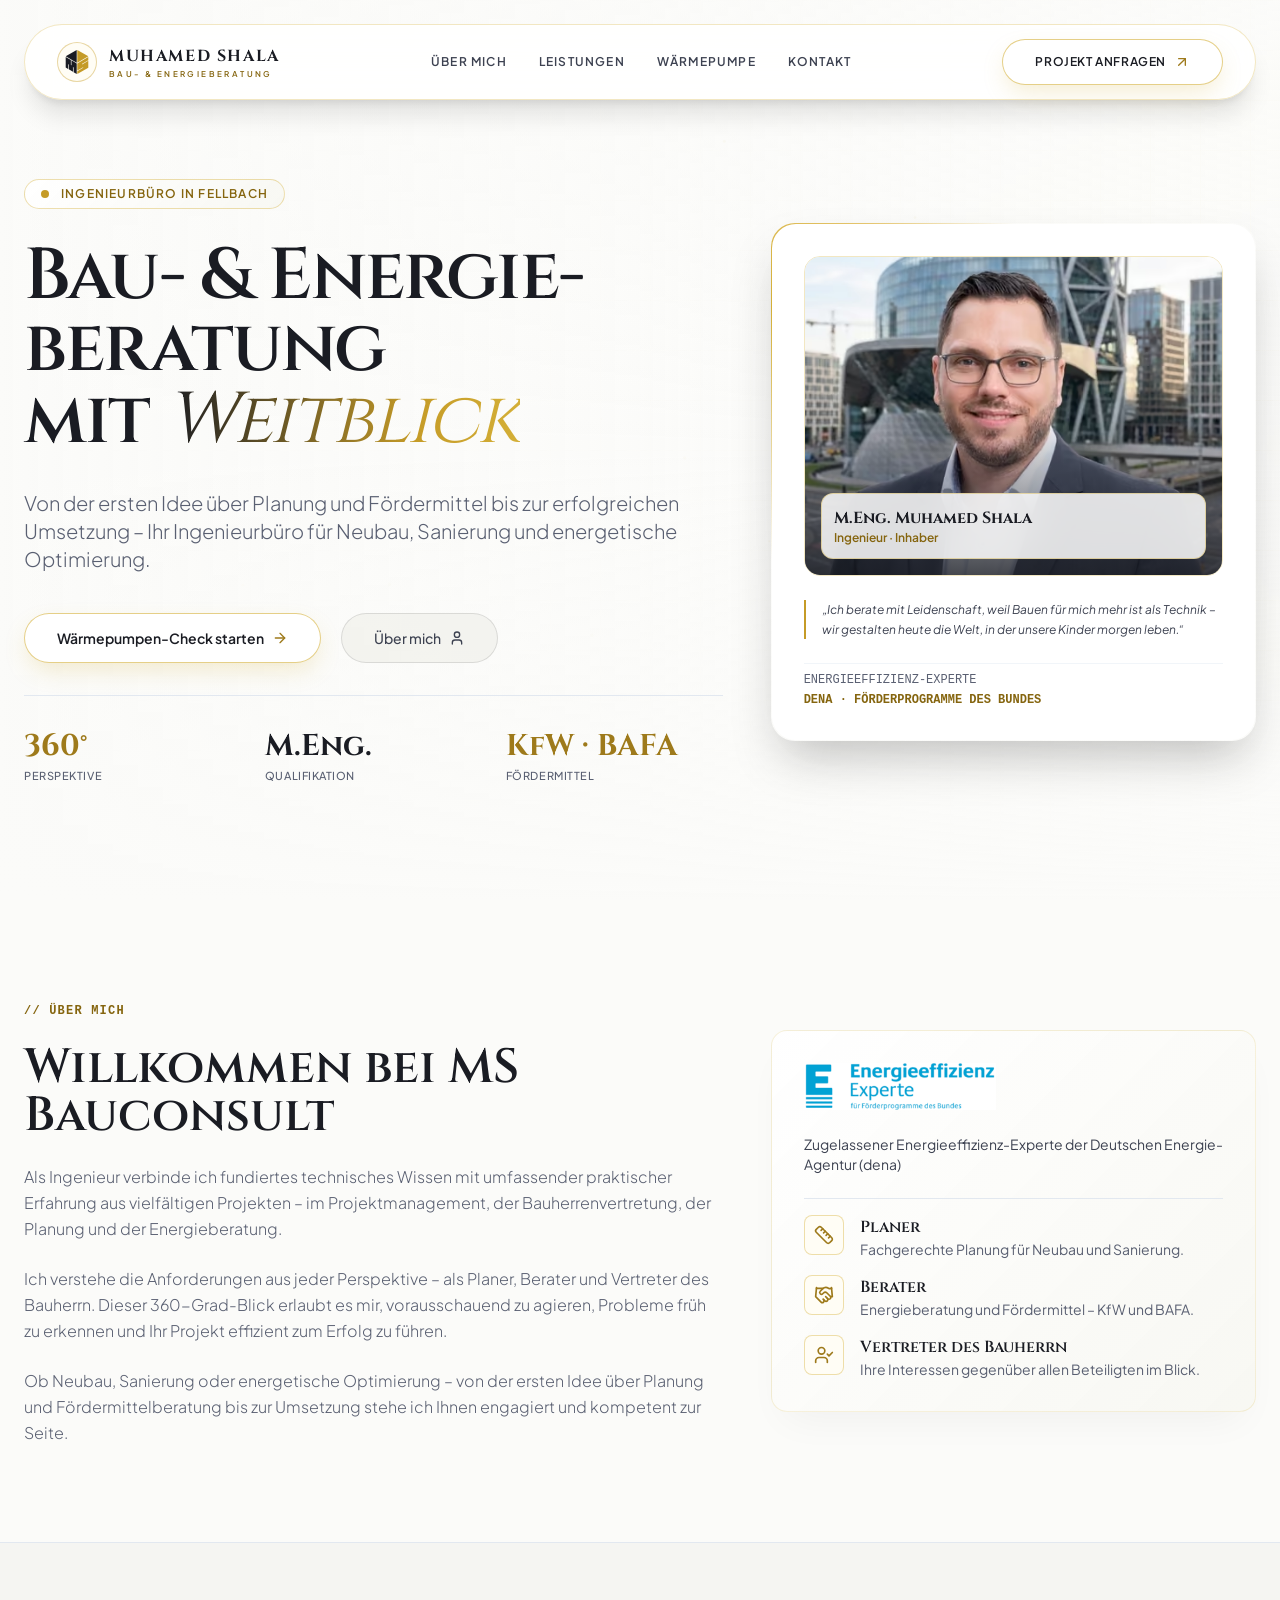
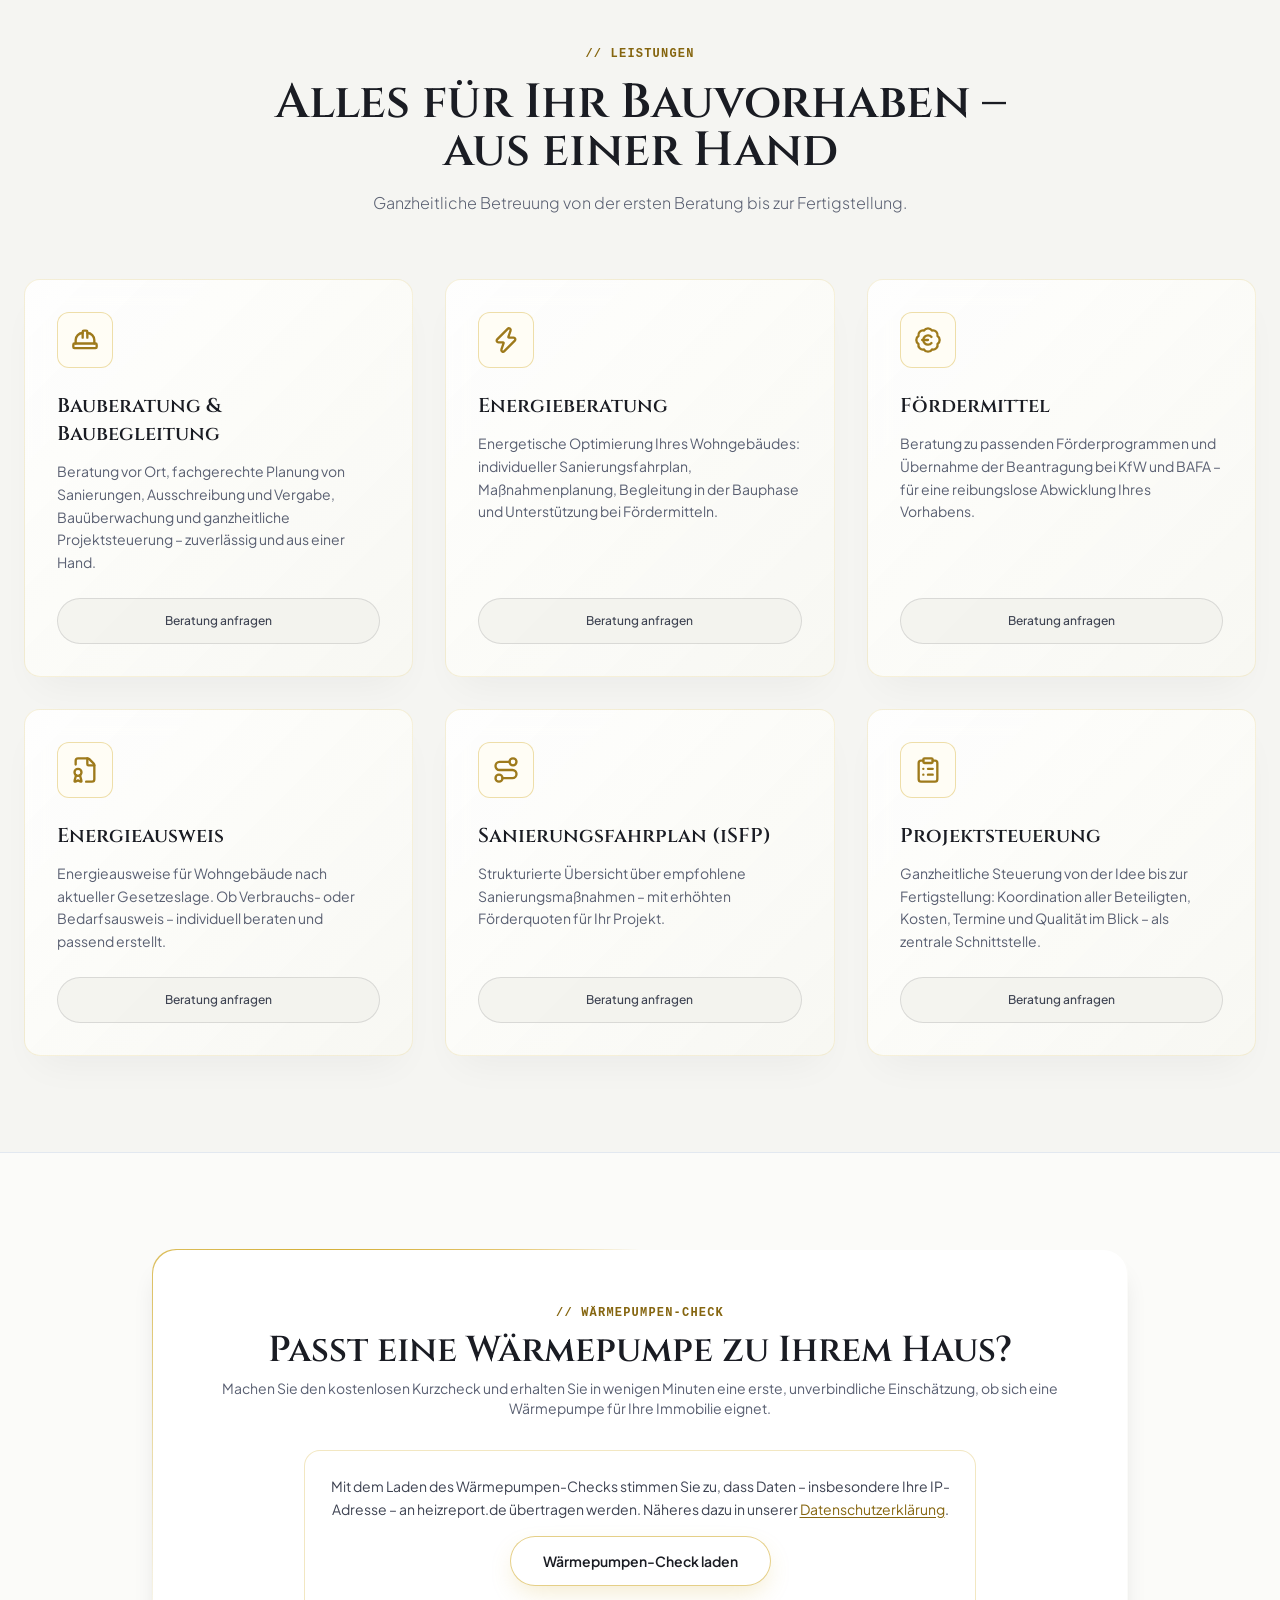
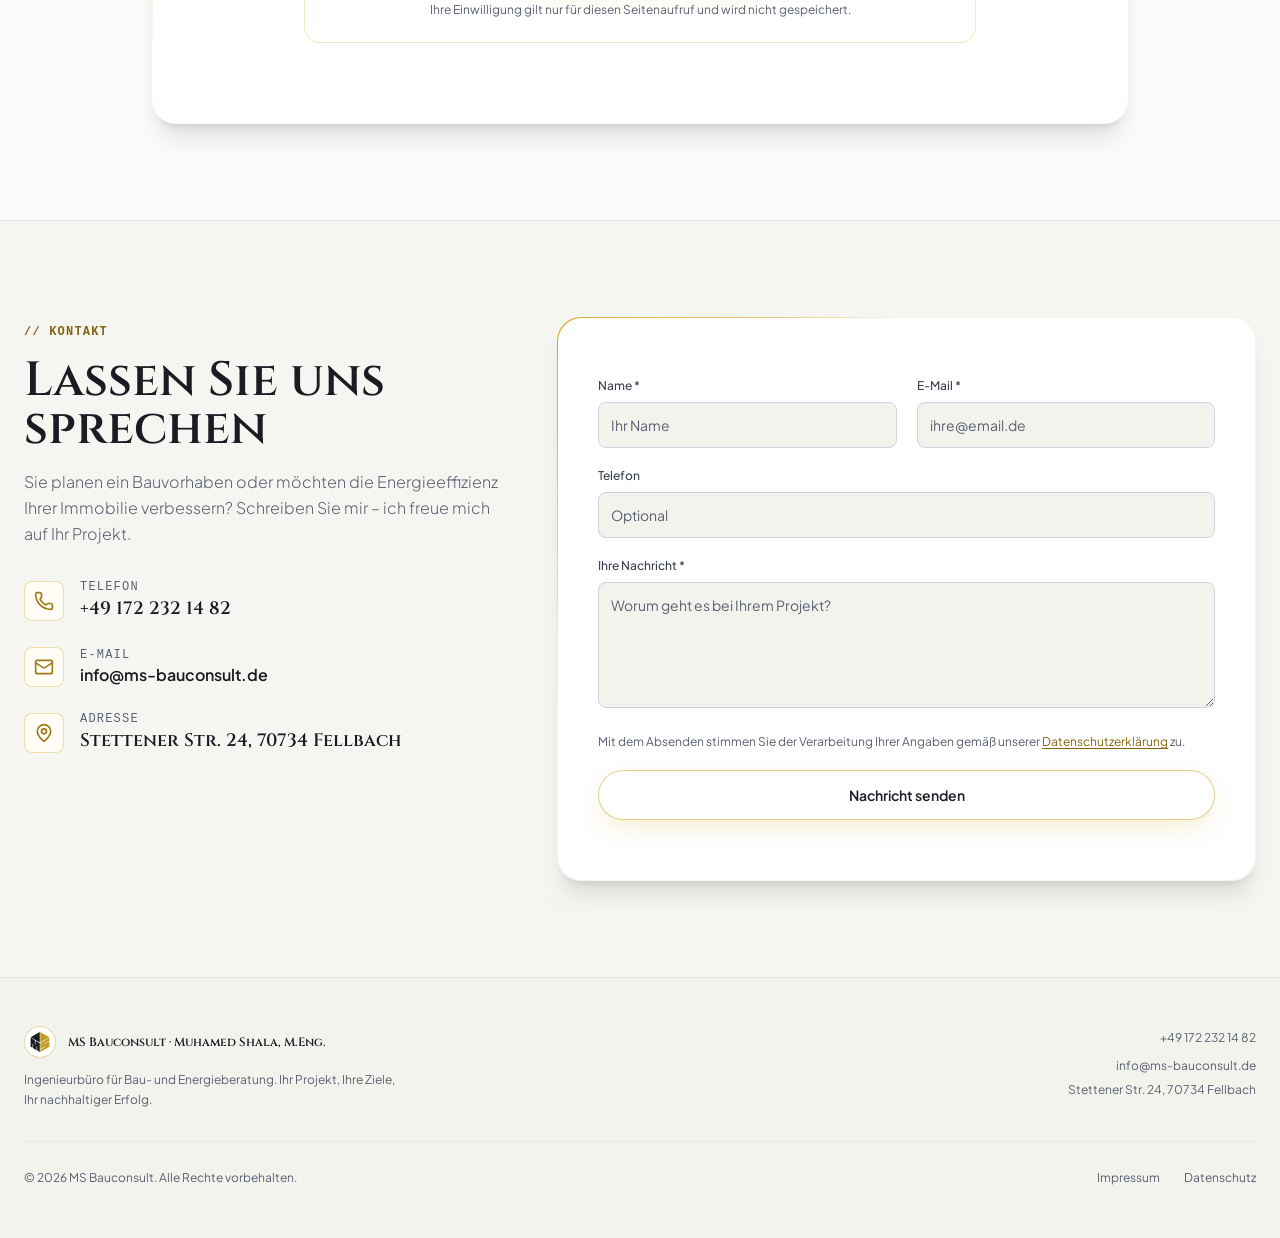
==== commit 2373ada7: "feat(04-03): sharpen SEO head, JSON-LD areaServed, sitemap lastmod, stricter structcheck - title 'MS" ====
--- a/index.html
+++ b/index.html
@@ -3,7 +3,7 @@
 <head>
     <meta charset="UTF-8">
     <meta name="viewport" content="width=device-width, initial-scale=1.0">
-    <meta name="description" content="Bau- und Energieberatung in Fellbach: Bauberatung, Energieberatung, KfW/BAFA-Fördermittel, Energieausweis und Sanierungsfahrplan – Muhamed Shala, M.Eng.">
+    <meta name="description" content="Ingenieurbüro für Bau- und Energieberatung in Fellbach: Bauberatung, Energieausweis, Sanierungsfahrplan und KfW/BAFA-Fördermittel von Muhamed Shala, M.Eng.">
     <link rel="canonical" href="https://www.ms-bauconsult.de/">
     <meta name="robots" content="index, follow">
     <meta name="theme-color" content="#FBFBF9">
@@ -17,8 +17,13 @@
     <meta property="og:image:width" content="1200">
     <meta property="og:image:height" content="630">
     <meta property="og:image:alt" content="Muhamed Shala, M.Eng., Inhaber von MS Bauconsult">
+    <meta property="og:image:type" content="image/jpeg">
     <meta name="twitter:card" content="summary_large_image">
-    <title>MS Bauconsult | Bau- &amp; Energieberatung in Fellbach</title>
+    <meta name="twitter:title" content="MS Bauconsult – Bau- und Energieberatung in Fellbach">
+    <meta name="twitter:description" content="Von der ersten Idee über Planung und Fördermittel bis zur Umsetzung: Bauberatung, Energieberatung und KfW/BAFA-Fördermittel von Muhamed Shala, M.Eng.">
+    <meta name="twitter:image" content="https://www.ms-bauconsult.de/assets/img/og.jpg">
+    <meta name="twitter:image:alt" content="Muhamed Shala, M.Eng., Inhaber von MS Bauconsult">
+    <title>MS Bauconsult – Bau- &amp; Energieberatung in Fellbach</title>
     <link rel="preload" href="/assets/fonts/cinzel.woff2" as="font" type="font/woff2" crossorigin>
     <link rel="preload" href="/assets/fonts/pjs.woff2" as="font" type="font/woff2" crossorigin>
     <link rel="stylesheet" href="/assets/css/main.css?v=93eaa42f">
@@ -43,8 +48,10 @@
         "addressRegion": "Baden-Württemberg",
         "addressCountry": "DE"
       },
+      "areaServed": { "@type": "City", "name": "Fellbach" },
       "founder": {
         "@type": "Person",
+        "@id": "https://www.ms-bauconsult.de/#muhamed-shala",
         "name": "Muhamed Shala",
         "honorificSuffix": "M.Eng.",
         "jobTitle": "Ingenieur und Inhaber"
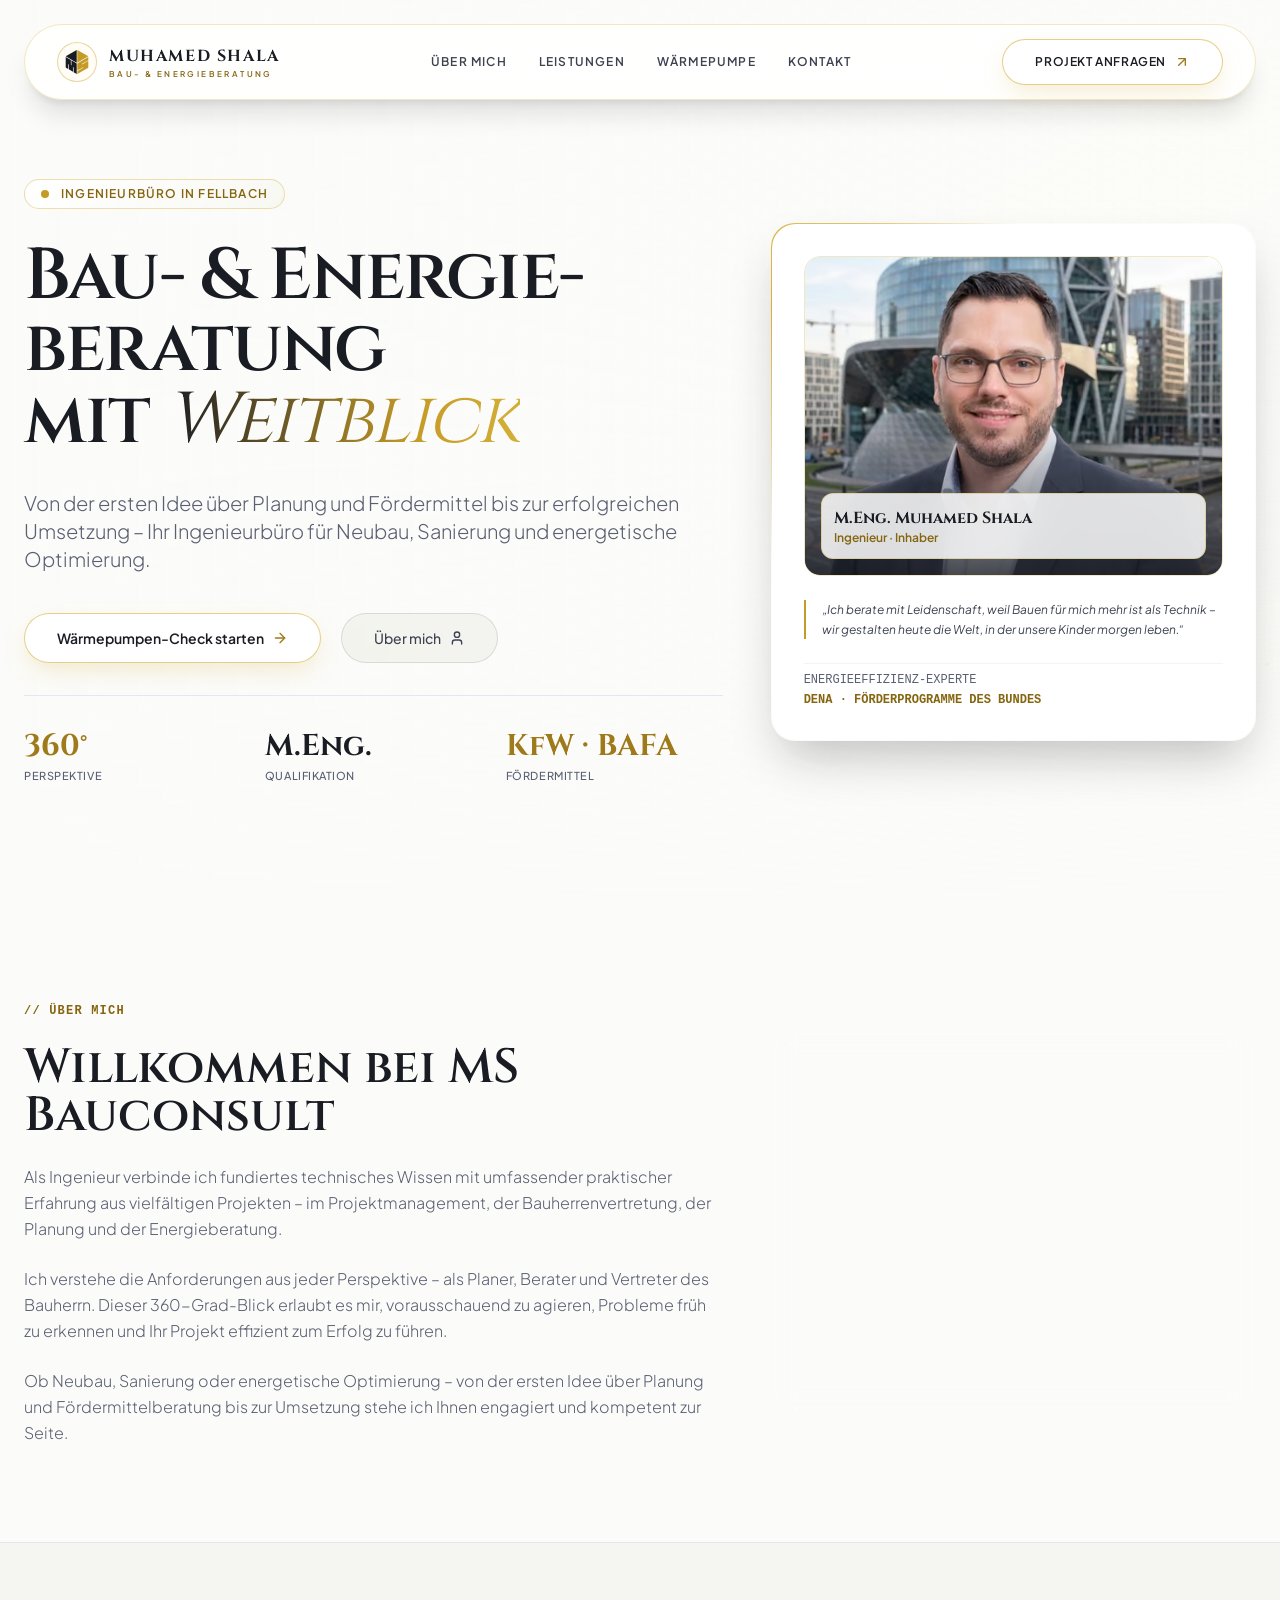
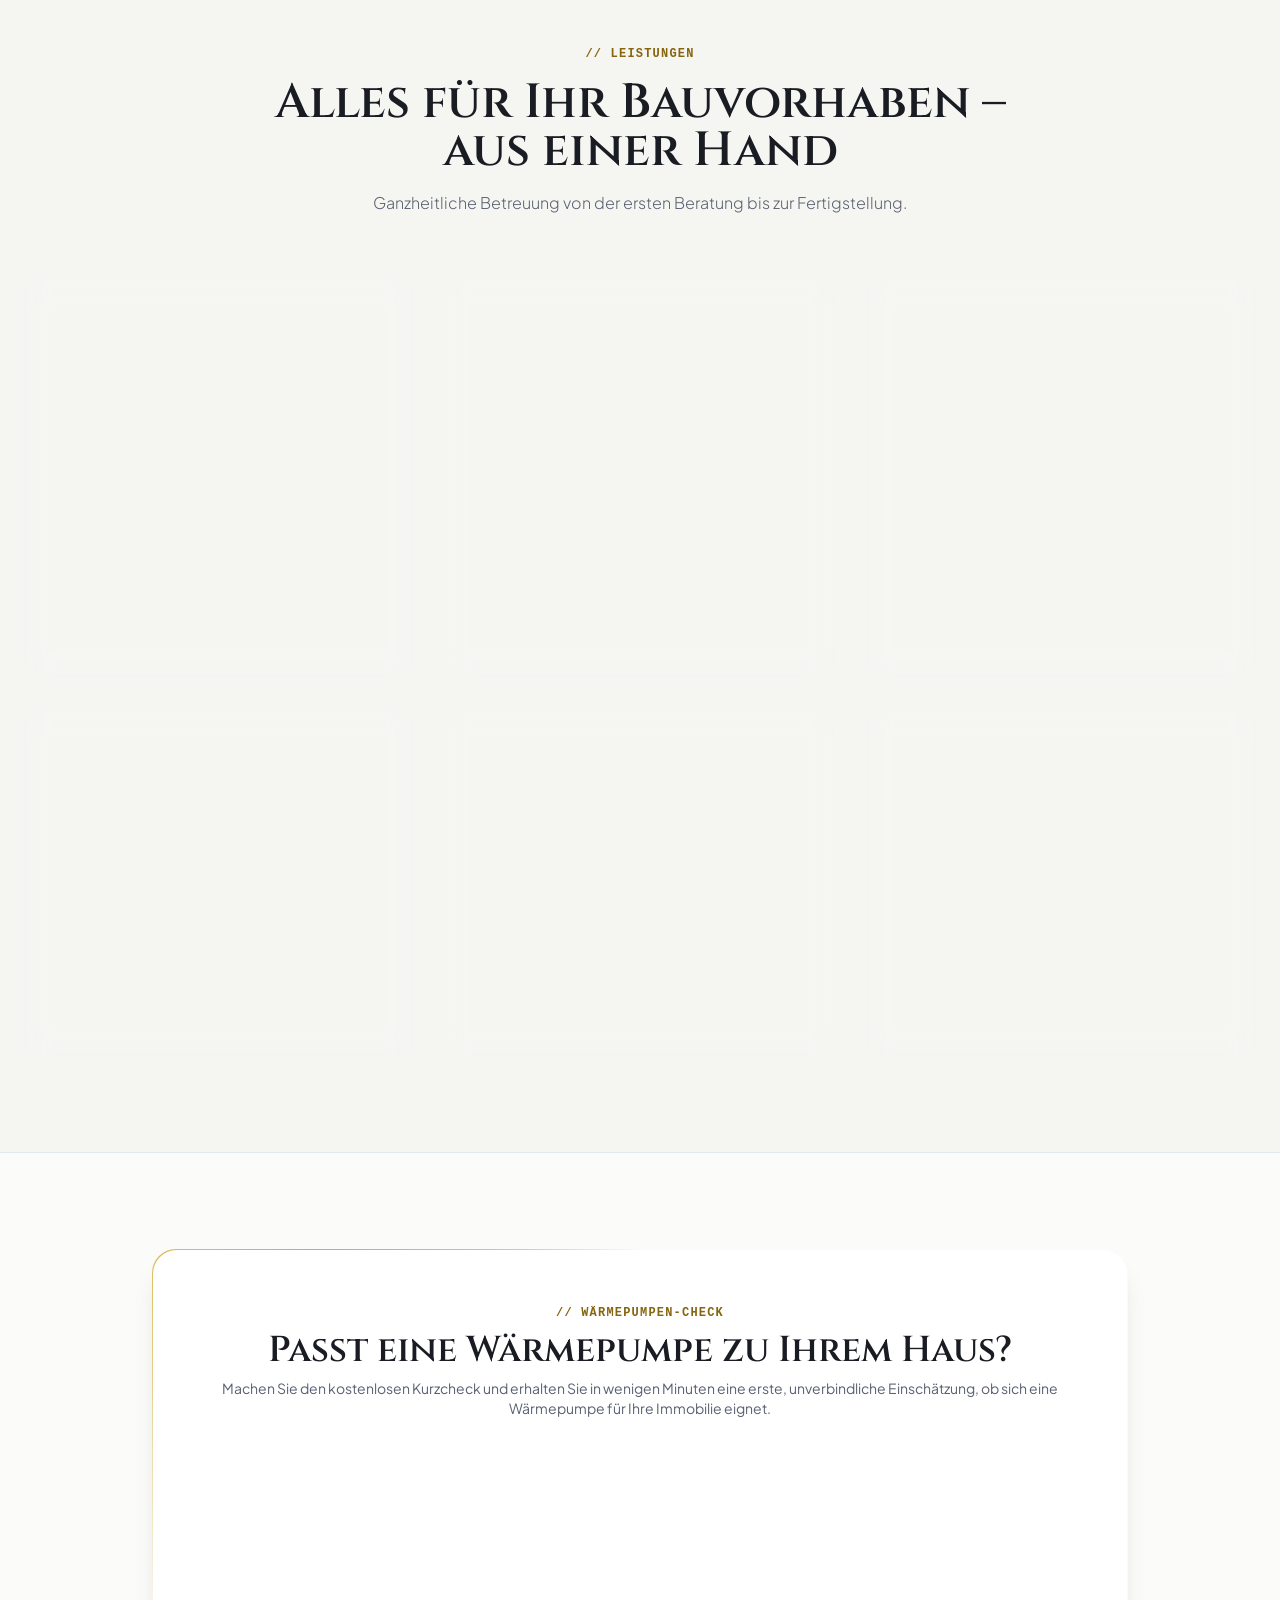
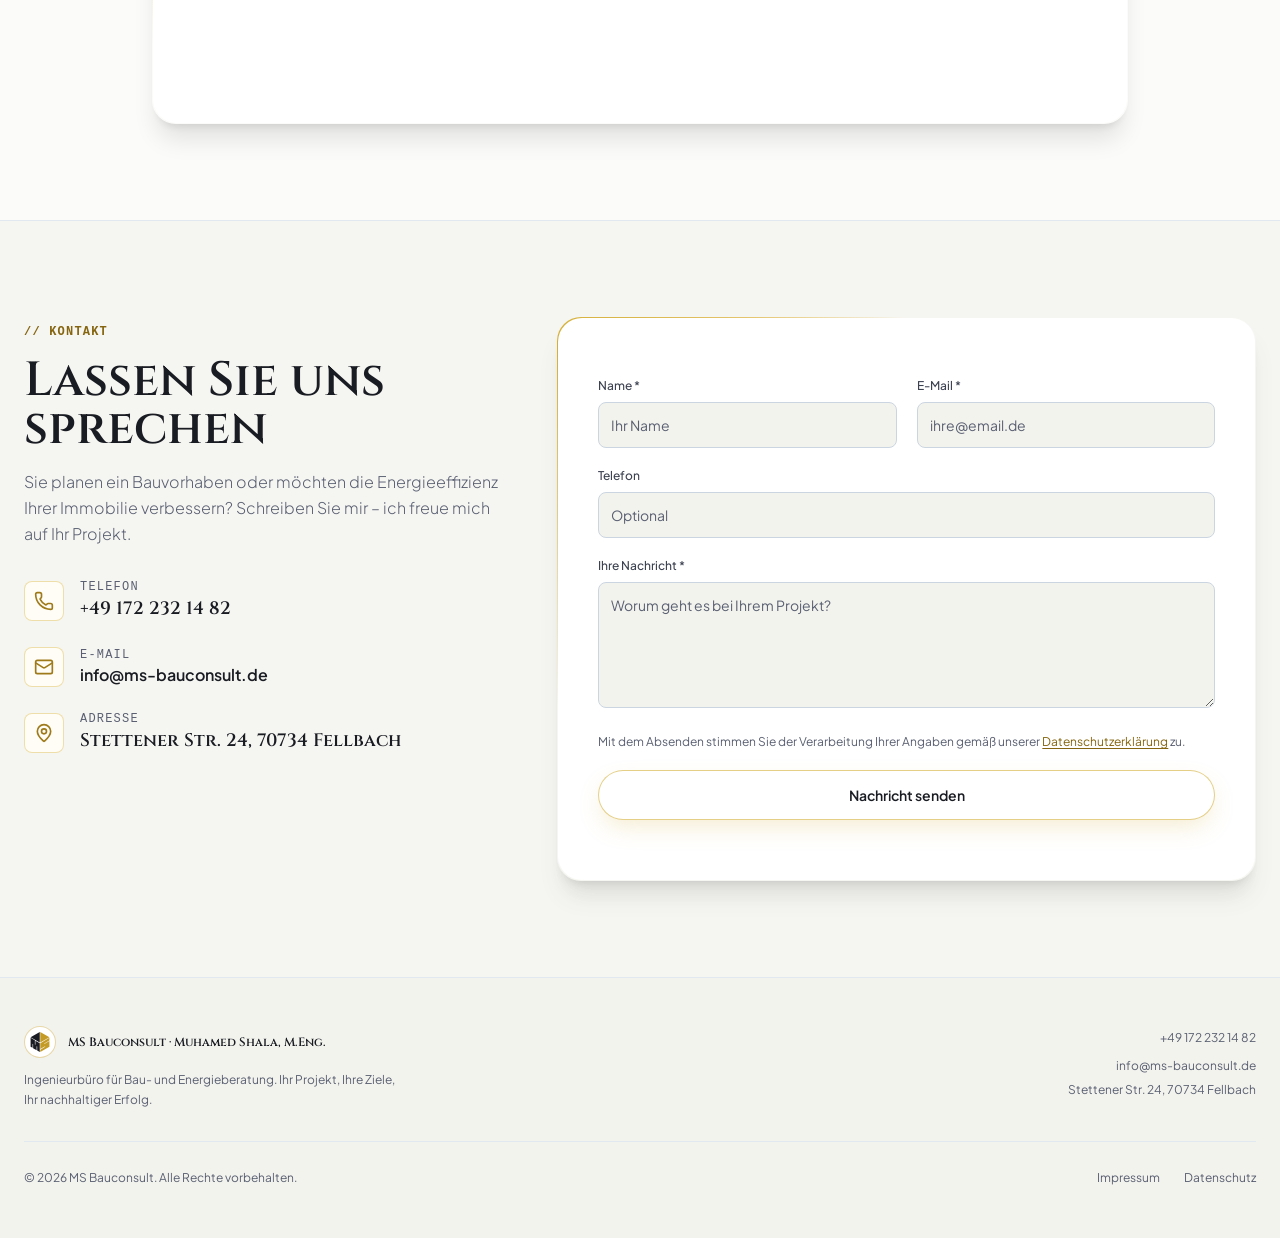
==== commit 2aa794da: "feat(04-03): axe, targets and clip groups; dialog header padding at 320 px - hardencheck axe (bypass" ====
--- a/index.html
+++ b/index.html
@@ -483,7 +483,7 @@
     <!-- RECHTSTEXTE (native Dialoge, Phase 3) -->
     <dialog id="dlg-impressum" class="legal-dialog" aria-labelledby="dlg-impressum-title">
         <div class="legal-dialog__panel">
-            <div class="sticky top-0 z-10 flex items-center justify-between gap-4 bg-white/95 px-6 md:px-10 py-4 border-b border-gold-400/30">
+            <div class="sticky top-0 z-10 flex items-center justify-between gap-4 bg-white/95 px-6 max-[359px]:px-4 md:px-10 py-4 border-b border-gold-400/30">
                 <h2 id="dlg-impressum-title" class="font-serif text-xl md:text-2xl font-semibold text-charcoal">Impressum</h2>
                 <button type="button" data-close autofocus aria-label="Schließen" class="w-10 h-10 shrink-0 rounded-full border border-gold-500/40 bg-gold-100 flex items-center justify-center text-charcoal hover:text-gold-700 focus-visible:outline-none focus-visible:ring-2 focus-visible:ring-gold-700">
                     <svg xmlns="http://www.w3.org/2000/svg" width="24" height="24" viewBox="0 0 24 24" fill="none" stroke="currentColor" stroke-width="2" stroke-linecap="round" stroke-linejoin="round" aria-hidden="true" class="lucide lucide-x w-5 h-5"><path d="M18 6 6 18"/><path d="m6 6 12 12"/></svg>
@@ -512,7 +512,7 @@
 
     <dialog id="dlg-datenschutz" class="legal-dialog" aria-labelledby="dlg-datenschutz-title">
         <div class="legal-dialog__panel">
-            <div class="sticky top-0 z-10 flex items-center justify-between gap-4 bg-white/95 px-6 md:px-10 py-4 border-b border-gold-400/30">
+            <div class="sticky top-0 z-10 flex items-center justify-between gap-4 bg-white/95 px-6 max-[359px]:px-4 md:px-10 py-4 border-b border-gold-400/30">
                 <h2 id="dlg-datenschutz-title" class="font-serif text-xl md:text-2xl font-semibold text-charcoal">Datenschutzerklärung</h2>
                 <button type="button" data-close autofocus aria-label="Schließen" class="w-10 h-10 shrink-0 rounded-full border border-gold-500/40 bg-gold-100 flex items-center justify-center text-charcoal hover:text-gold-700 focus-visible:outline-none focus-visible:ring-2 focus-visible:ring-gold-700">
                     <svg xmlns="http://www.w3.org/2000/svg" width="24" height="24" viewBox="0 0 24 24" fill="none" stroke="currentColor" stroke-width="2" stroke-linecap="round" stroke-linejoin="round" aria-hidden="true" class="lucide lucide-x w-5 h-5"><path d="M18 6 6 18"/><path d="m6 6 12 12"/></svg>
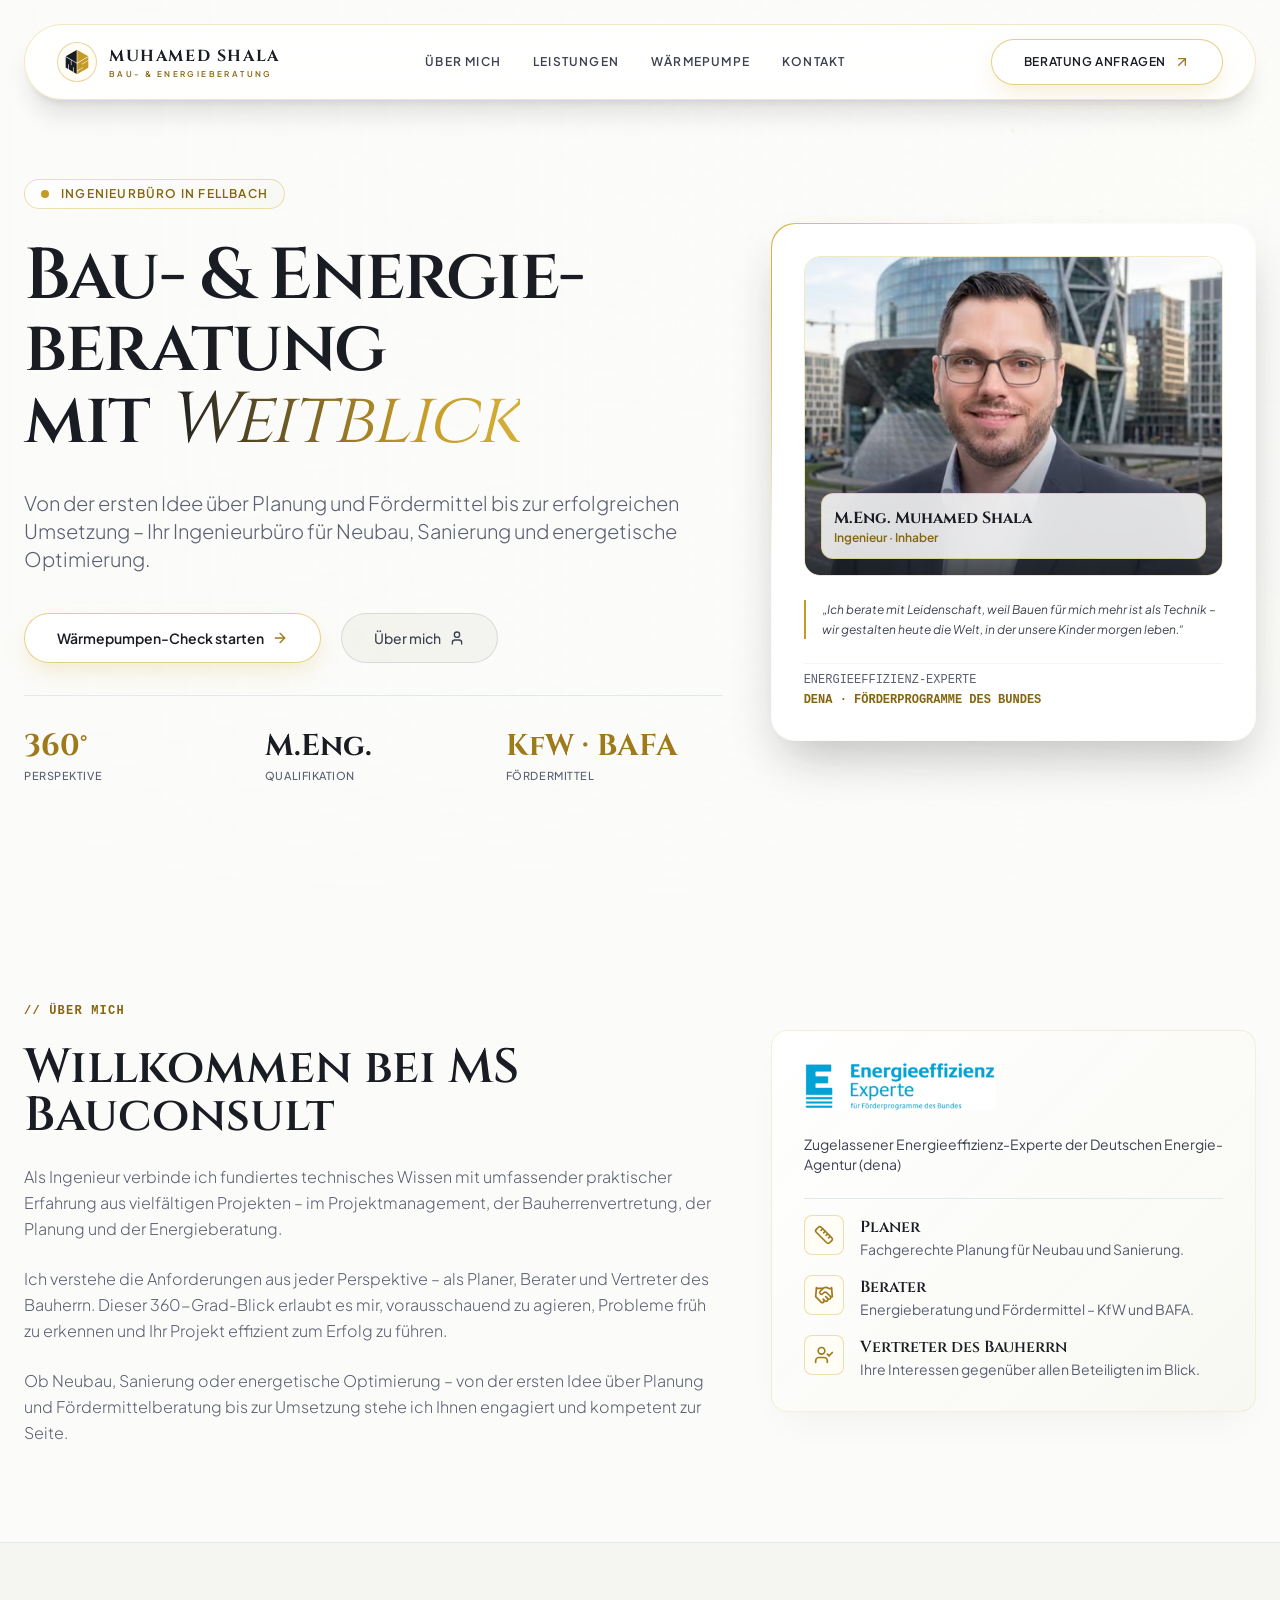
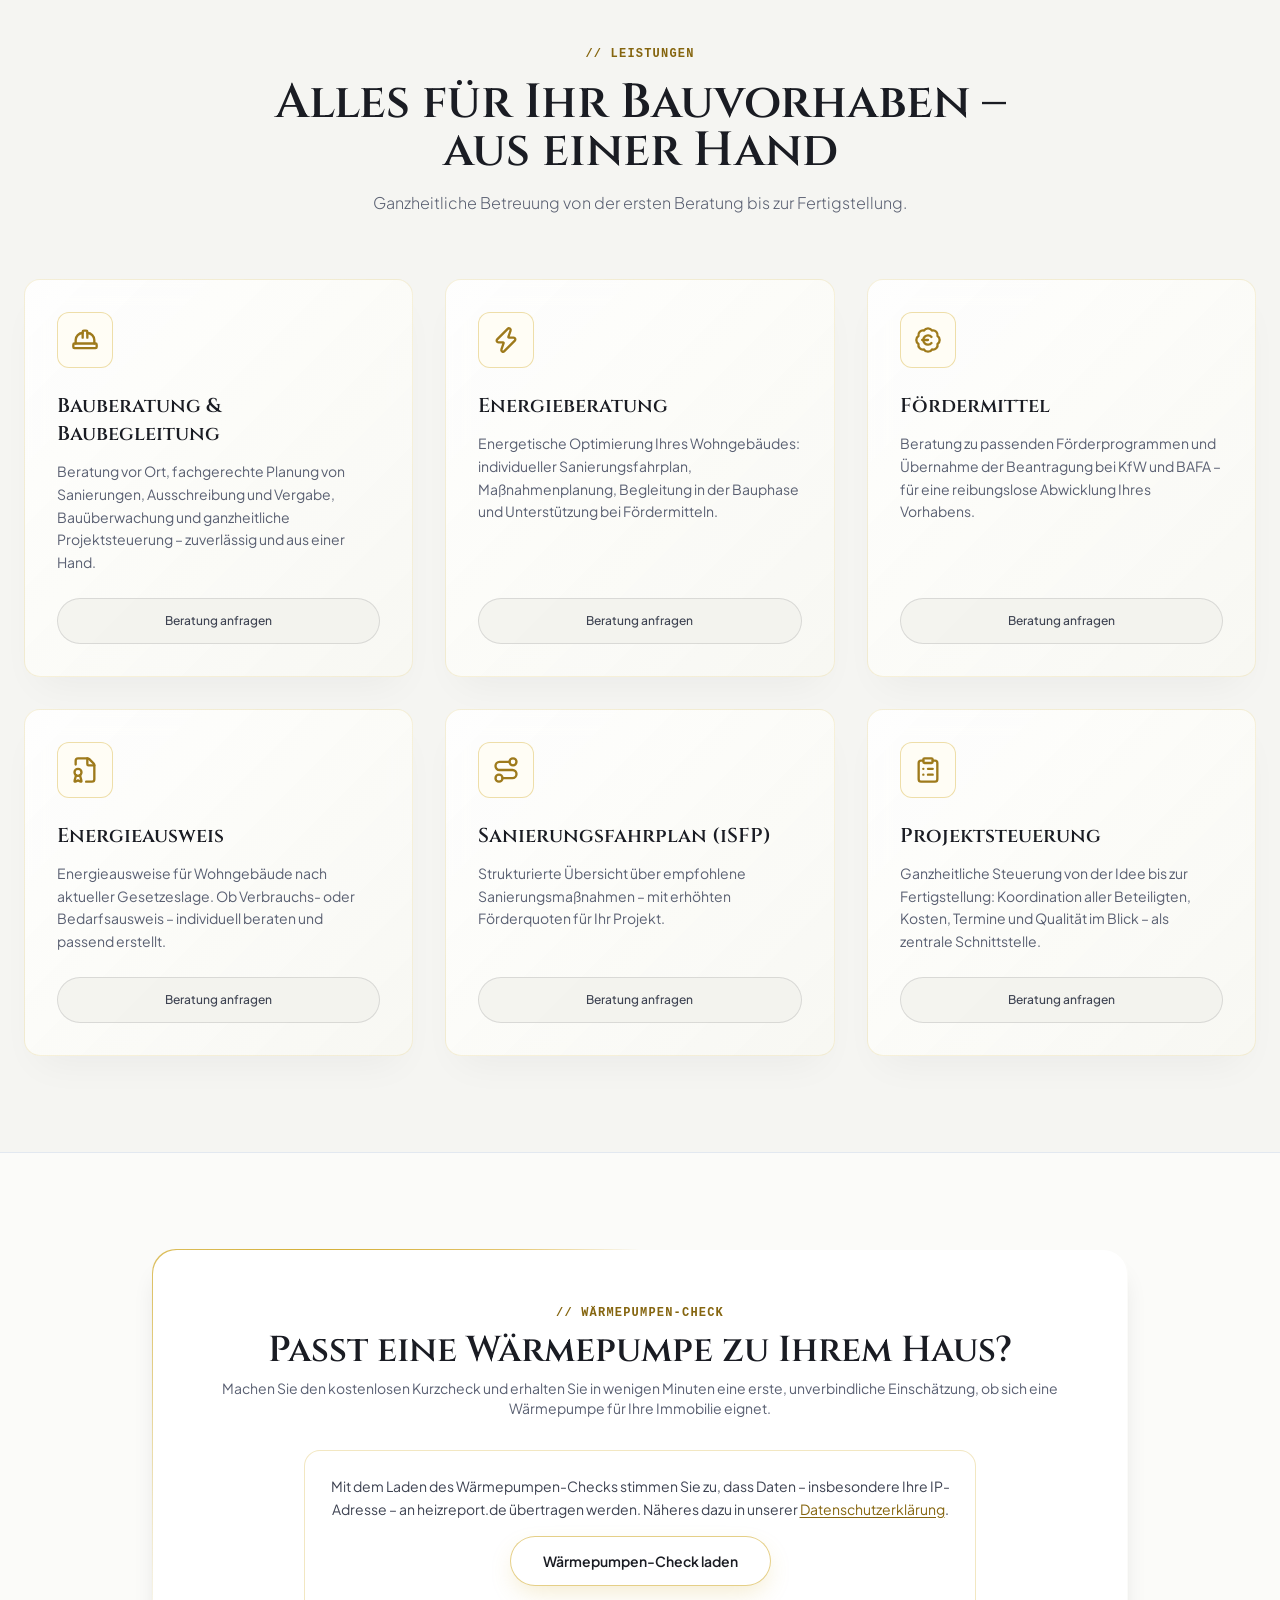
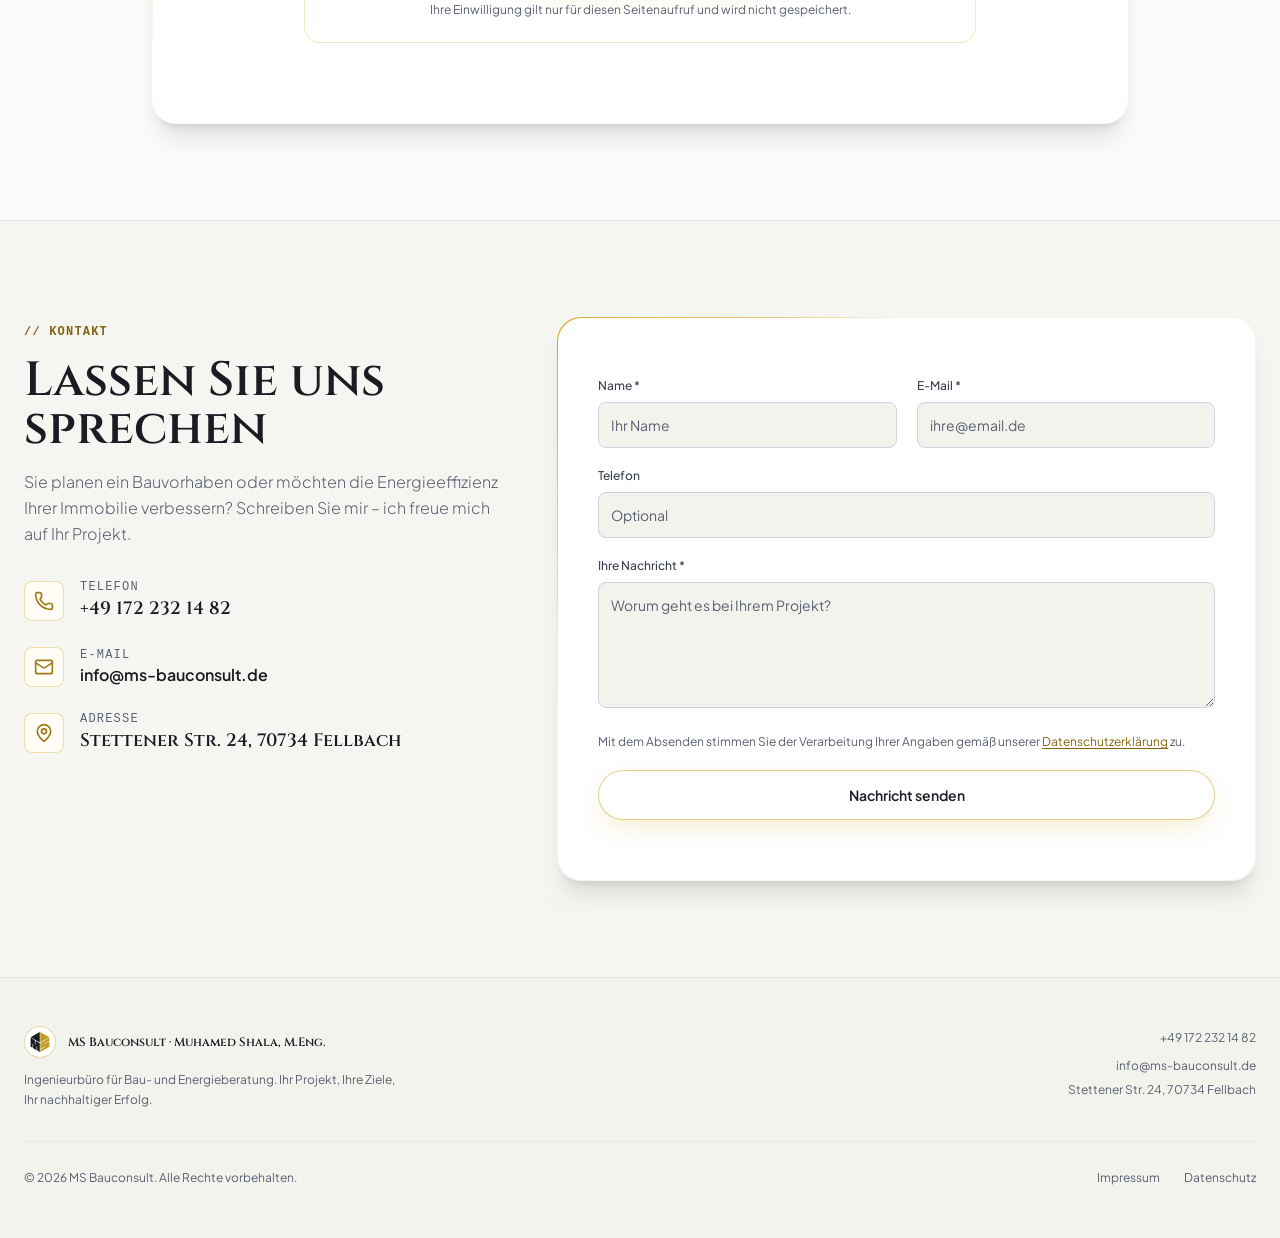
==== commit c155f0ee: "feat: rename CTA to "Beratung anfragen", add optional slow hero grid drift with preview Co-Authored-" ====
--- a/index.html
+++ b/index.html
@@ -26,7 +26,7 @@
     <title>MS Bauconsult – Bau- &amp; Energieberatung in Fellbach</title>
     <link rel="preload" href="/assets/fonts/cinzel.woff2" as="font" type="font/woff2" crossorigin>
     <link rel="preload" href="/assets/fonts/pjs.woff2" as="font" type="font/woff2" crossorigin>
-    <link rel="stylesheet" href="/assets/css/main.css?v=93eaa42f">
+    <link rel="stylesheet" href="/assets/css/main.css?v=aca8de20">
     <link rel="icon" href="/favicon.svg" type="image/svg+xml">
     <script src="/assets/js/main.js?v=a92fff9e" defer></script>
     <script type="application/ld+json">
@@ -93,9 +93,9 @@
 
                 <!-- Action Button -->
                 <div class="hidden sm:block">
-                    <a href="#contact" class="btn-primary text-xs tracking-wider uppercase">
+                    <a href="#contact" class="btn-primary text-xs tracking-wider uppercase" aria-label="Beratung anfragen: zum Kontaktformular">
                         <span class="flex items-center gap-2">
-                            <span>Projekt anfragen</span>
+                            <span>Beratung anfragen</span>
                             <svg xmlns="http://www.w3.org/2000/svg" width="24" height="24" viewBox="0 0 24 24" fill="none" stroke="currentColor" stroke-width="2" stroke-linecap="round" stroke-linejoin="round" aria-hidden="true" class="lucide lucide-arrow-up-right w-4 h-4 text-gold-600"><path d="M7 7h10v10"/><path d="M7 17 17 7"/></svg>
                         </span>
                     </a>
@@ -115,7 +115,7 @@
                     <a href="#services" class="px-4 py-3 rounded-xl hover:text-gold-700 hover:bg-gold-100/60 transition-colors">Leistungen</a>
                     <a href="#waermepumpe" class="px-4 py-3 rounded-xl hover:text-gold-700 hover:bg-gold-100/60 transition-colors">Wärmepumpe</a>
                     <a href="#contact" class="px-4 py-3 rounded-xl hover:text-gold-700 hover:bg-gold-100/60 transition-colors">Kontakt</a>
-                    <a href="#contact" class="btn-primary text-xs tracking-wider uppercase mt-2 sm:hidden">Projekt anfragen</a>
+                    <a href="#contact" aria-label="Beratung anfragen: zum Kontaktformular" class="btn-primary text-xs tracking-wider uppercase mt-2 sm:hidden">Beratung anfragen</a>
                 </div>
             </div>
         </div>
--- a/assets/css/main.css
+++ b/assets/css/main.css
@@ -1 +1 @@
-*,:after,:before{--tw-border-spacing-x:0;--tw-border-spacing-y:0;--tw-translate-x:0;--tw-translate-y:0;--tw-rotate:0;--tw-skew-x:0;--tw-skew-y:0;--tw-scale-x:1;--tw-scale-y:1;--tw-pan-x: ;--tw-pan-y: ;--tw-pinch-zoom: ;--tw-scroll-snap-strictness:proximity;--tw-gradient-from-position: ;--tw-gradient-via-position: ;--tw-gradient-to-position: ;--tw-ordinal: ;--tw-slashed-zero: ;--tw-numeric-figure: ;--tw-numeric-spacing: ;--tw-numeric-fraction: ;--tw-ring-inset: ;--tw-ring-offset-width:0px;--tw-ring-offset-color:#fff;--tw-ring-color:rgba(59,130,246,.5);--tw-ring-offset-shadow:0 0 #0000;--tw-ring-shadow:0 0 #0000;--tw-shadow:0 0 #0000;--tw-shadow-colored:0 0 #0000;--tw-blur: ;--tw-brightness: ;--tw-contrast: ;--tw-grayscale: ;--tw-hue-rotate: ;--tw-invert: ;--tw-saturate: ;--tw-sepia: ;--tw-drop-shadow: ;--tw-backdrop-blur: ;--tw-backdrop-brightness: ;--tw-backdrop-contrast: ;--tw-backdrop-grayscale: ;--tw-backdrop-hue-rotate: ;--tw-backdrop-invert: ;--tw-backdrop-opacity: ;--tw-backdrop-saturate: ;--tw-backdrop-sepia: ;--tw-contain-size: ;--tw-contain-layout: ;--tw-contain-paint: ;--tw-contain-style: }::backdrop{--tw-border-spacing-x:0;--tw-border-spacing-y:0;--tw-translate-x:0;--tw-translate-y:0;--tw-rotate:0;--tw-skew-x:0;--tw-skew-y:0;--tw-scale-x:1;--tw-scale-y:1;--tw-pan-x: ;--tw-pan-y: ;--tw-pinch-zoom: ;--tw-scroll-snap-strictness:proximity;--tw-gradient-from-position: ;--tw-gradient-via-position: ;--tw-gradient-to-position: ;--tw-ordinal: ;--tw-slashed-zero: ;--tw-numeric-figure: ;--tw-numeric-spacing: ;--tw-numeric-fraction: ;--tw-ring-inset: ;--tw-ring-offset-width:0px;--tw-ring-offset-color:#fff;--tw-ring-color:rgba(59,130,246,.5);--tw-ring-offset-shadow:0 0 #0000;--tw-ring-shadow:0 0 #0000;--tw-shadow:0 0 #0000;--tw-shadow-colored:0 0 #0000;--tw-blur: ;--tw-brightness: ;--tw-contrast: ;--tw-grayscale: ;--tw-hue-rotate: ;--tw-invert: ;--tw-saturate: ;--tw-sepia: ;--tw-drop-shadow: ;--tw-backdrop-blur: ;--tw-backdrop-brightness: ;--tw-backdrop-contrast: ;--tw-backdrop-grayscale: ;--tw-backdrop-hue-rotate: ;--tw-backdrop-invert: ;--tw-backdrop-opacity: ;--tw-backdrop-saturate: ;--tw-backdrop-sepia: ;--tw-contain-size: ;--tw-contain-layout: ;--tw-contain-paint: ;--tw-contain-style: }/*! tailwindcss v3.4.17 | MIT License | https://tailwindcss.com*/*,:after,:before{border:0 solid #e5e7eb;box-sizing:border-box}:after,:before{--tw-content:""}:host,html{line-height:1.5;-webkit-text-size-adjust:100%;font-family:Plus Jakarta Sans,sans-serif;font-feature-settings:normal;font-variation-settings:normal;-moz-tab-size:4;-o-tab-size:4;tab-size:4;-webkit-tap-highlight-color:transparent}body{line-height:inherit;margin:0}hr{border-top-width:1px;color:inherit;height:0}abbr:where([title]){-webkit-text-decoration:underline dotted;text-decoration:underline dotted}h1,h2,h3,h4,h5,h6{font-size:inherit;font-weight:inherit}a{color:inherit;text-decoration:inherit}b,strong{font-weight:bolder}code,kbd,pre,samp{font-family:ui-monospace,SFMono-Regular,Menlo,Monaco,Consolas,Liberation Mono,Courier New,monospace;font-feature-settings:normal;font-size:1em;font-variation-settings:normal}small{font-size:80%}sub,sup{font-size:75%;line-height:0;position:relative;vertical-align:baseline}sub{bottom:-.25em}sup{top:-.5em}table{border-collapse:collapse;border-color:inherit;text-indent:0}button,input,optgroup,select,textarea{color:inherit;font-family:inherit;font-feature-settings:inherit;font-size:100%;font-variation-settings:inherit;font-weight:inherit;letter-spacing:inherit;line-height:inherit;margin:0;padding:0}button,select{text-transform:none}button,input:where([type=button]),input:where([type=reset]),input:where([type=submit]){-webkit-appearance:button;background-color:transparent;background-image:none}:-moz-focusring{outline:auto}:-moz-ui-invalid{box-shadow:none}progress{vertical-align:baseline}::-webkit-inner-spin-button,::-webkit-outer-spin-button{height:auto}[type=search]{-webkit-appearance:textfield;outline-offset:-2px}::-webkit-search-decoration{-webkit-appearance:none}::-webkit-file-upload-button{-webkit-appearance:button;font:inherit}summary{display:list-item}blockquote,dd,dl,figure,h1,h2,h3,h4,h5,h6,hr,p,pre{margin:0}fieldset{margin:0}fieldset,legend{padding:0}menu,ol,ul{list-style:none;margin:0;padding:0}dialog{padding:0}textarea{resize:vertical}input::-moz-placeholder,textarea::-moz-placeholder{color:#9ca3af;opacity:1}input::placeholder,textarea::placeholder{color:#9ca3af;opacity:1}[role=button],button{cursor:pointer}:disabled{cursor:default}audio,canvas,embed,iframe,img,object,svg,video{display:block;vertical-align:middle}img,video{height:auto;max-width:100%}[hidden]:where(:not([hidden=until-found])){display:none}@font-face{font-display:swap;font-family:Cinzel;font-style:normal;font-weight:400 900;src:url(../fonts/cinzel.woff2) format("woff2")}@font-face{font-display:swap;font-family:Plus Jakarta Sans;font-style:normal;font-weight:200 800;src:url(../fonts/pjs.woff2) format("woff2")}@font-face{font-display:swap;font-family:Plus Jakarta Sans;font-style:italic;font-weight:400;src:url(../fonts/pjs-italic.woff2) format("woff2")}.glass-light{backdrop-filter:blur(20px);-webkit-backdrop-filter:blur(20px);background:hsla(0,0%,100%,.85);border:1px solid rgba(212,175,55,.25)}.glass-card-light{-webkit-backdrop-filter:blur(12px);backdrop-filter:blur(12px);background:linear-gradient(135deg,hsla(0,0%,100%,.9),hsla(60,26%,96%,.95));border:1px solid rgba(212,175,55,.18);box-shadow:0 20px 40px -15px rgba(26,28,35,.05)}.shimmer-text-light{animation:shimmer 6s linear infinite;background:linear-gradient(90deg,#1a1c23,#c59b27 35%,#d4af37 50%,#c59b27 65%,#1a1c23);-webkit-background-clip:text;background-size:200% auto;color:transparent}@keyframes shimmer{0%{background-position:-200% 0}to{background-position:200% 0}}.border-beam-container{border-radius:inherit;overflow:hidden;position:relative}.border-beam-container:before{animation:rotate-beam 5s linear infinite;background:conic-gradient(from 0deg,transparent 0,transparent 70%,#d4af37 85%,#e5c671 92%,transparent 100%);content:"";inset:-2px;position:absolute;z-index:0}.border-beam-inner{background:#fff;border-radius:inherit;height:100%;position:relative;width:100%;z-index:1}@keyframes rotate-beam{0%{transform:rotate(0deg)}to{transform:rotate(1turn)}}.btn-primary{align-items:center;background:#fff;border:1px solid rgba(212,175,55,.6);border-radius:9999px;box-shadow:0 10px 25px -5px rgba(212,175,55,.25);color:#1a1c23;display:inline-flex;font-weight:600;justify-content:center;overflow:hidden;padding:.875rem 2rem;position:relative;transition:all .3s ease}.btn-primary:hover{border-color:#c59b27;box-shadow:0 15px 30px -5px rgba(212,175,55,.4);color:#85650f;transform:translateY(-2px)}.btn-secondary{align-items:center;background:hsla(60,17%,94%,.8);border:1px solid rgba(26,28,35,.12);border-radius:9999px;color:#3d4251;display:inline-flex;font-weight:500;justify-content:center;padding:.875rem 2rem;position:relative;transition:all .3s ease}.btn-secondary:hover{background:#fff;border-color:rgba(212,175,55,.5);color:#85650f}.architectural-grid-light{background-image:linear-gradient(90deg,rgba(212,175,55,.06) 1px,transparent 0),linear-gradient(180deg,rgba(212,175,55,.06) 1px,transparent 0);background-size:50px 50px}#particles-canvas{height:100%;left:0;pointer-events:none;position:fixed;top:0;width:100%;z-index:0}.spotlight-card:hover{background:radial-gradient(600px circle at var(--x,50%) var(--y,50%),rgba(212,175,55,.12),hsla(0,0%,100%,.95) 40%)}.legal-dialog{background:#fff;border:0;box-shadow:-20px 0 40px -15px rgba(26,28,35,.25);color:#1a1c23;height:100dvh;margin:0 0 0 auto;max-height:none;max-width:100vw;overflow:hidden;padding:0;transform:translateX(100%);transition:transform .4s ease-out,overlay allow-discrete .4s,display allow-discrete .4s;width:min(42rem,100vw)}.legal-dialog[open]{transform:none}@starting-style{.legal-dialog[open]{transform:translateX(100%)}}.legal-dialog::backdrop{background:rgba(26,28,35,0);transition:background-color .4s,overlay allow-discrete .4s,display allow-discrete .4s}.legal-dialog[open]::backdrop{background:rgba(26,28,35,.45)}@starting-style{.legal-dialog[open]::backdrop{background:rgba(26,28,35,0)}}.legal-dialog__panel{height:100%;overflow-y:auto;overscroll-behavior:contain}html:has(dialog[open]){scrollbar-gutter:stable}body:has(dialog[open]){overflow:hidden}:focus-visible{outline:2px solid #85650f;outline-offset:3px}[tabindex="-1"]:focus{outline:none}.sr-only{height:1px;margin:-1px;overflow:hidden;padding:0;position:absolute;width:1px;clip:rect(0,0,0,0);border-width:0;white-space:nowrap}.fixed{position:fixed}.absolute{position:absolute}.relative{position:relative}.sticky{position:sticky}.inset-0{inset:0}.-left-\[9999px\]{left:-9999px}.bottom-4{bottom:1rem}.left-0{left:0}.left-4{left:1rem}.right-4{right:1rem}.top-0{top:0}.top-6{top:1.5rem}.z-0{z-index:0}.z-10{z-index:10}.z-50{z-index:50}.mx-auto{margin-left:auto;margin-right:auto}.mb-16{margin-bottom:4rem}.mb-2{margin-bottom:.5rem}.mb-3{margin-bottom:.75rem}.mb-6{margin-bottom:1.5rem}.ml-3{margin-left:.75rem}.mt-1{margin-top:.25rem}.mt-2{margin-top:.5rem}.mt-3{margin-top:.75rem}.block{display:block}.inline-block{display:inline-block}.flex{display:flex}.inline-flex{display:inline-flex}.grid{display:grid}.hidden{display:none}.h-10{height:2.5rem}.h-14{height:3.5rem}.h-2{height:.5rem}.h-4{height:1rem}.h-5{height:1.25rem}.h-6{height:1.5rem}.h-7{height:1.75rem}.h-72{height:18rem}.h-8{height:2rem}.h-auto{height:auto}.h-full{height:100%}.max-h-\[calc\(100dvh-8rem\)\]{max-height:calc(100dvh - 8rem)}.min-h-screen{min-height:100vh}.w-10{width:2.5rem}.w-14{width:3.5rem}.w-2{width:.5rem}.w-4{width:1rem}.w-48{width:12rem}.w-5{width:1.25rem}.w-6{width:1.5rem}.w-7{width:1.75rem}.w-8{width:2rem}.w-full{width:100%}.min-w-0{min-width:0}.max-w-2xl{max-width:42rem}.max-w-3xl{max-width:48rem}.max-w-5xl{max-width:64rem}.max-w-7xl{max-width:80rem}.max-w-md{max-width:28rem}.max-w-sm{max-width:24rem}.shrink-0{flex-shrink:0}.grow{flex-grow:1}@keyframes pulse{50%{opacity:.5}}.animate-pulse{animation:pulse 2s cubic-bezier(.4,0,.6,1) infinite}.scroll-mt-28{scroll-margin-top:7rem}.grid-cols-3{grid-template-columns:repeat(3,minmax(0,1fr))}.flex-col{flex-direction:column}.flex-wrap{flex-wrap:wrap}.items-start{align-items:flex-start}.items-center{align-items:center}.justify-center{justify-content:center}.justify-between{justify-content:space-between}.gap-1{gap:.25rem}.gap-12{gap:3rem}.gap-2{gap:.5rem}.gap-3{gap:.75rem}.gap-4{gap:1rem}.gap-5{gap:1.25rem}.gap-6{gap:1.5rem}.gap-8{gap:2rem}.gap-x-4{-moz-column-gap:1rem;column-gap:1rem}.gap-y-1{row-gap:.25rem}.space-y-2>:not([hidden])~:not([hidden]){--tw-space-y-reverse:0;margin-bottom:calc(.5rem*var(--tw-space-y-reverse));margin-top:calc(.5rem*(1 - var(--tw-space-y-reverse)))}.space-y-3>:not([hidden])~:not([hidden]){--tw-space-y-reverse:0;margin-bottom:calc(.75rem*var(--tw-space-y-reverse));margin-top:calc(.75rem*(1 - var(--tw-space-y-reverse)))}.space-y-4>:not([hidden])~:not([hidden]){--tw-space-y-reverse:0;margin-bottom:calc(1rem*var(--tw-space-y-reverse));margin-top:calc(1rem*(1 - var(--tw-space-y-reverse)))}.space-y-5>:not([hidden])~:not([hidden]){--tw-space-y-reverse:0;margin-bottom:calc(1.25rem*var(--tw-space-y-reverse));margin-top:calc(1.25rem*(1 - var(--tw-space-y-reverse)))}.space-y-6>:not([hidden])~:not([hidden]){--tw-space-y-reverse:0;margin-bottom:calc(1.5rem*var(--tw-space-y-reverse));margin-top:calc(1.5rem*(1 - var(--tw-space-y-reverse)))}.space-y-8>:not([hidden])~:not([hidden]){--tw-space-y-reverse:0;margin-bottom:calc(2rem*var(--tw-space-y-reverse));margin-top:calc(2rem*(1 - var(--tw-space-y-reverse)))}.overflow-hidden{overflow:hidden}.overflow-y-auto{overflow-y:auto}.overflow-x-hidden{overflow-x:hidden}.whitespace-nowrap{white-space:nowrap}.break-all{word-break:break-all}.rounded-2xl{border-radius:1rem}.rounded-3xl{border-radius:1.5rem}.rounded-full{border-radius:9999px}.rounded-lg{border-radius:.5rem}.rounded-xl{border-radius:.75rem}.border{border-width:1px}.border-b{border-bottom-width:1px}.border-l-2{border-left-width:2px}.border-t{border-top-width:1px}.border-gold-400\/30{border-color:rgba(212,175,55,.3)}.border-gold-400\/40{border-color:rgba(212,175,55,.4)}.border-gold-500{--tw-border-opacity:1;border-color:rgb(197 155 39/var(--tw-border-opacity,1))}.border-gold-500\/40{border-color:rgba(197,155,39,.4)}.border-slate-100{--tw-border-opacity:1;border-color:rgb(241 245 249/var(--tw-border-opacity,1))}.border-slate-200{--tw-border-opacity:1;border-color:rgb(226 232 240/var(--tw-border-opacity,1))}.border-slate-300{--tw-border-opacity:1;border-color:rgb(203 213 225/var(--tw-border-opacity,1))}.bg-alabaster{--tw-bg-opacity:1;background-color:rgb(251 251 249/var(--tw-bg-opacity,1))}.bg-gold-100{--tw-bg-opacity:1;background-color:rgb(255 253 245/var(--tw-bg-opacity,1))}.bg-gold-500{--tw-bg-opacity:1;background-color:rgb(197 155 39/var(--tw-bg-opacity,1))}.bg-pearl{--tw-bg-opacity:1;background-color:rgb(243 243 238/var(--tw-bg-opacity,1))}.bg-pearl\/60{background-color:hsla(60,17%,94%,.6)}.bg-white{--tw-bg-opacity:1;background-color:rgb(255 255 255/var(--tw-bg-opacity,1))}.bg-white\/95{background-color:hsla(0,0%,100%,.95)}.bg-gradient-to-b{background-image:linear-gradient(to bottom,var(--tw-gradient-stops))}.bg-gradient-to-r{background-image:linear-gradient(to right,var(--tw-gradient-stops))}.bg-gradient-to-t{background-image:linear-gradient(to top,var(--tw-gradient-stops))}.from-alabaster{--tw-gradient-from:#fbfbf9 var(--tw-gradient-from-position);--tw-gradient-to:hsla(60,20%,98%,0) var(--tw-gradient-to-position);--tw-gradient-stops:var(--tw-gradient-from),var(--tw-gradient-to)}.from-alabaster\/60{--tw-gradient-from:hsla(60,20%,98%,.6) var(--tw-gradient-from-position);--tw-gradient-to:hsla(60,20%,98%,0) var(--tw-gradient-to-position);--tw-gradient-stops:var(--tw-gradient-from),var(--tw-gradient-to)}.from-charcoal\/80{--tw-gradient-from:rgba(26,28,35,.8) var(--tw-gradient-from-position);--tw-gradient-to:rgba(26,28,35,0) var(--tw-gradient-to-position);--tw-gradient-stops:var(--tw-gradient-from),var(--tw-gradient-to)}.via-alabaster\/90{--tw-gradient-to:hsla(60,20%,98%,0) var(--tw-gradient-to-position);--tw-gradient-stops:var(--tw-gradient-from),hsla(60,20%,98%,.9) var(--tw-gradient-via-position),var(--tw-gradient-to)}.via-transparent{--tw-gradient-to:transparent var(--tw-gradient-to-position);--tw-gradient-stops:var(--tw-gradient-from),transparent var(--tw-gradient-via-position),var(--tw-gradient-to)}.to-alabaster{--tw-gradient-to:#fbfbf9 var(--tw-gradient-to-position)}.to-alabaster\/70{--tw-gradient-to:hsla(60,20%,98%,.7) var(--tw-gradient-to-position)}.to-transparent{--tw-gradient-to:transparent var(--tw-gradient-to-position)}.object-cover{-o-object-fit:cover;object-fit:cover}.object-\[40\%_10\%\]{-o-object-position:40% 10%;object-position:40% 10%}.object-center{-o-object-position:center;object-position:center}.p-3{padding:.75rem}.p-4{padding:1rem}.p-6{padding:1.5rem}.p-8{padding:2rem}.p-\[1px\]{padding:1px}.px-4{padding-left:1rem;padding-right:1rem}.px-6{padding-left:1.5rem;padding-right:1.5rem}.px-8{padding-left:2rem;padding-right:2rem}.py-1{padding-bottom:.25rem;padding-top:.25rem}.py-1\.5{padding-bottom:.375rem;padding-top:.375rem}.py-12{padding-bottom:3rem;padding-top:3rem}.py-24{padding-bottom:6rem;padding-top:6rem}.py-3{padding-bottom:.75rem;padding-top:.75rem}.py-3\.5{padding-bottom:.875rem;padding-top:.875rem}.py-4{padding-bottom:1rem;padding-top:1rem}.py-8{padding-bottom:2rem;padding-top:2rem}.pb-20{padding-bottom:5rem}.pl-4{padding-left:1rem}.pt-2{padding-top:.5rem}.pt-36{padding-top:9rem}.pt-4{padding-top:1rem}.pt-6{padding-top:1.5rem}.pt-8{padding-top:2rem}.text-center{text-align:center}.font-mono{font-family:ui-monospace,SFMono-Regular,Menlo,Monaco,Consolas,Liberation Mono,Courier New,monospace}.font-sans{font-family:Plus Jakarta Sans,sans-serif}.font-serif{font-family:Cinzel,serif}.text-2xl{font-size:1.5rem;line-height:2rem}.text-3xl{font-size:1.875rem;line-height:2.25rem}.text-4xl{font-size:2.25rem;line-height:2.5rem}.text-\[10px\]{font-size:10px}.text-\[8px\]{font-size:8px}.text-base{font-size:1rem;line-height:1.5rem}.text-lg{font-size:1.125rem;line-height:1.75rem}.text-sm{font-size:.875rem;line-height:1.25rem}.text-xl{font-size:1.25rem;line-height:1.75rem}.text-xs{font-size:.75rem;line-height:1rem}.font-bold{font-weight:700}.font-light{font-weight:300}.font-medium{font-weight:500}.font-normal{font-weight:400}.font-semibold{font-weight:600}.uppercase{text-transform:uppercase}.italic{font-style:italic}.not-italic{font-style:normal}.leading-\[1\.1\]{line-height:1.1}.leading-relaxed{line-height:1.625}.tracking-\[0\.3em\]{letter-spacing:.3em}.tracking-tight{letter-spacing:-.025em}.tracking-wide{letter-spacing:.025em}.tracking-wider{letter-spacing:.05em}.tracking-widest{letter-spacing:.1em}.text-charcoal{--tw-text-opacity:1;color:rgb(26 28 35/var(--tw-text-opacity,1))}.text-gold-600{--tw-text-opacity:1;color:rgb(158 122 27/var(--tw-text-opacity,1))}.text-gold-700{--tw-text-opacity:1;color:rgb(133 101 15/var(--tw-text-opacity,1))}.text-red-700{--tw-text-opacity:1;color:rgb(185 28 28/var(--tw-text-opacity,1))}.text-slate-600{--tw-text-opacity:1;color:rgb(90 96 114/var(--tw-text-opacity,1))}.text-slate-700{--tw-text-opacity:1;color:rgb(61 66 81/var(--tw-text-opacity,1))}.underline{text-decoration-line:underline}.underline-offset-2{text-underline-offset:2px}.opacity-15{opacity:.15}.mix-blend-multiply{mix-blend-mode:multiply}.shadow-2xl{--tw-shadow:0 25px 50px -12px rgba(0,0,0,.25);--tw-shadow-colored:0 25px 50px -12px var(--tw-shadow-color)}.shadow-2xl,.shadow-xl{box-shadow:var(--tw-ring-offset-shadow,0 0 #0000),var(--tw-ring-shadow,0 0 #0000),var(--tw-shadow)}.shadow-xl{--tw-shadow:0 20px 25px -5px rgba(0,0,0,.1),0 8px 10px -6px rgba(0,0,0,.1);--tw-shadow-colored:0 20px 25px -5px var(--tw-shadow-color),0 8px 10px -6px var(--tw-shadow-color)}.transition-all{transition-duration:.15s;transition-property:all;transition-timing-function:cubic-bezier(.4,0,.2,1)}.transition-colors{transition-duration:.15s;transition-property:color,background-color,border-color,text-decoration-color,fill,stroke;transition-timing-function:cubic-bezier(.4,0,.2,1)}.transition-transform{transition-duration:.15s;transition-property:transform;transition-timing-function:cubic-bezier(.4,0,.2,1)}.duration-300{transition-duration:.3s}.duration-700{transition-duration:.7s}@media (prefers-reduced-motion:reduce){.legal-dialog,.legal-dialog::backdrop{transition:none}.shimmer-text-light{animation:none;background-position:50% 0}.border-beam-container:before{animation:none}.btn-primary:hover{transform:none}}#form-status[data-state]{border-radius:1rem;margin-top:.25rem;padding:.875rem 1rem}#form-status[data-state=success]{background:#fffdf5;border:1px solid rgba(212,175,55,.6);color:#1a1c23}#form-status[data-state=error]{background:#fff;border:1px solid #b91c1c;color:#7f1d1d}#form-status[data-state=busy]{background:#fff;border:1px solid rgba(26,28,35,.15);color:#3d4251}#contact-form [aria-invalid=true]{border-color:#b91c1c}#contact-form button[disabled]{cursor:progress;opacity:.7}#contact-form button[disabled]:hover{transform:none}#wp_check_script{color:#1a1c23}#wp_check_script .video-container img{border-color:#85650f!important}#wp_check_script .result-box button{margin-top:auto!important}#wp_check_script:focus{outline:none}.selection\:bg-gold-400 ::-moz-selection{--tw-bg-opacity:1;background-color:rgb(212 175 55/var(--tw-bg-opacity,1))}.selection\:bg-gold-400 ::selection{--tw-bg-opacity:1;background-color:rgb(212 175 55/var(--tw-bg-opacity,1))}.selection\:text-charcoal ::-moz-selection{--tw-text-opacity:1;color:rgb(26 28 35/var(--tw-text-opacity,1))}.selection\:text-charcoal ::selection{--tw-text-opacity:1;color:rgb(26 28 35/var(--tw-text-opacity,1))}.selection\:bg-gold-400::-moz-selection{--tw-bg-opacity:1;background-color:rgb(212 175 55/var(--tw-bg-opacity,1))}.selection\:bg-gold-400::selection{--tw-bg-opacity:1;background-color:rgb(212 175 55/var(--tw-bg-opacity,1))}.selection\:text-charcoal::-moz-selection{--tw-text-opacity:1;color:rgb(26 28 35/var(--tw-text-opacity,1))}.selection\:text-charcoal::selection{--tw-text-opacity:1;color:rgb(26 28 35/var(--tw-text-opacity,1))}.placeholder\:text-slate-600::-moz-placeholder{--tw-text-opacity:1;color:rgb(90 96 114/var(--tw-text-opacity,1))}.placeholder\:text-slate-600::placeholder{--tw-text-opacity:1;color:rgb(90 96 114/var(--tw-text-opacity,1))}.hover\:bg-gold-100\/60:hover{background-color:rgba(255,253,245,.6)}.hover\:text-charcoal:hover{--tw-text-opacity:1;color:rgb(26 28 35/var(--tw-text-opacity,1))}.hover\:text-gold-700:hover{--tw-text-opacity:1;color:rgb(133 101 15/var(--tw-text-opacity,1))}.focus\:not-sr-only:focus{height:auto;margin:0;overflow:visible;padding:0;position:static;width:auto;clip:auto;white-space:normal}.focus\:fixed:focus{position:fixed}.focus\:left-4:focus{left:1rem}.focus\:top-4:focus{top:1rem}.focus\:z-\[60\]:focus{z-index:60}.focus\:rounded-full:focus{border-radius:9999px}.focus\:border:focus{border-width:1px}.focus\:border-gold-400:focus{--tw-border-opacity:1;border-color:rgb(212 175 55/var(--tw-border-opacity,1))}.focus\:border-gold-500:focus{--tw-border-opacity:1;border-color:rgb(197 155 39/var(--tw-border-opacity,1))}.focus\:bg-white:focus{--tw-bg-opacity:1;background-color:rgb(255 255 255/var(--tw-bg-opacity,1))}.focus\:px-5:focus{padding-left:1.25rem;padding-right:1.25rem}.focus\:py-2:focus{padding-bottom:.5rem;padding-top:.5rem}.focus\:text-sm:focus{font-size:.875rem;line-height:1.25rem}.focus\:font-semibold:focus{font-weight:600}.focus\:text-charcoal:focus{--tw-text-opacity:1;color:rgb(26 28 35/var(--tw-text-opacity,1))}.focus\:outline-none:focus{outline:2px solid transparent;outline-offset:2px}.focus-visible\:outline-none:focus-visible{outline:2px solid transparent;outline-offset:2px}.focus-visible\:ring-2:focus-visible{--tw-ring-offset-shadow:var(--tw-ring-inset) 0 0 0 var(--tw-ring-offset-width) var(--tw-ring-offset-color);--tw-ring-shadow:var(--tw-ring-inset) 0 0 0 calc(2px + var(--tw-ring-offset-width)) var(--tw-ring-color);box-shadow:var(--tw-ring-offset-shadow),var(--tw-ring-shadow),var(--tw-shadow,0 0 #0000)}.focus-visible\:ring-gold-700:focus-visible{--tw-ring-opacity:1;--tw-ring-color:rgb(133 101 15/var(--tw-ring-opacity,1))}.group[aria-expanded=true] .group-aria-expanded\:block{display:block}.group[aria-expanded=true] .group-aria-expanded\:hidden{display:none}@media (prefers-reduced-motion:no-preference){.motion-safe\:scroll-smooth{scroll-behavior:smooth}.group:hover .motion-safe\:group-hover\:rotate-180{--tw-rotate:180deg}.group:hover .motion-safe\:group-hover\:rotate-180,.group:hover .motion-safe\:group-hover\:scale-105{transform:translate(var(--tw-translate-x),var(--tw-translate-y)) rotate(var(--tw-rotate)) skewX(var(--tw-skew-x)) skewY(var(--tw-skew-y)) scaleX(var(--tw-scale-x)) scaleY(var(--tw-scale-y))}.group:hover .motion-safe\:group-hover\:scale-105{--tw-scale-x:1.05;--tw-scale-y:1.05}}@media (prefers-reduced-motion:reduce){.motion-reduce\:animate-none{animation:none}}@media not all and (min-width:640px){.max-sm\:hidden{display:none}}@media (max-width:379px){.max-\[379px\]\:px-3{padding-left:.75rem;padding-right:.75rem}}@media (max-width:359px){.max-\[359px\]\:ml-2{margin-left:.5rem}.max-\[359px\]\:h-9{height:2.25rem}.max-\[359px\]\:w-9{width:2.25rem}.max-\[359px\]\:px-4{padding-left:1rem;padding-right:1rem}.max-\[359px\]\:tracking-wider{letter-spacing:.05em}}@media (min-width:640px){.sm\:block{display:block}.sm\:hidden{display:none}.sm\:grid-cols-2{grid-template-columns:repeat(2,minmax(0,1fr))}.sm\:gap-6{gap:1.5rem}.sm\:break-normal{overflow-wrap:normal;word-break:normal}.sm\:text-3xl{font-size:1.875rem;line-height:2.25rem}.sm\:text-6xl{font-size:3.75rem;line-height:1}.sm\:text-\[11px\]{font-size:11px}.sm\:tracking-wider{letter-spacing:.05em}}@media (min-width:768px){.md\:h-80{height:20rem}.md\:grid-cols-2{grid-template-columns:repeat(2,minmax(0,1fr))}.md\:grid-cols-3{grid-template-columns:repeat(3,minmax(0,1fr))}.md\:flex-row{flex-direction:row}.md\:items-end{align-items:flex-end}.md\:p-10{padding:2.5rem}.md\:p-12{padding:3rem}.md\:p-8{padding:2rem}.md\:px-10{padding-left:2.5rem;padding-right:2.5rem}.md\:text-2xl{font-size:1.5rem;line-height:2rem}.md\:text-4xl{font-size:2.25rem;line-height:2.5rem}.md\:text-5xl{font-size:3rem;line-height:1}.md\:text-lg{font-size:1.125rem;line-height:1.75rem}.md\:text-xl{font-size:1.25rem;line-height:1.75rem}}@media (min-width:1024px){.lg\:col-span-5{grid-column:span 5/span 5}.lg\:col-span-7{grid-column:span 7/span 7}.lg\:flex{display:flex}.lg\:hidden{display:none}.lg\:max-w-none{max-width:none}.lg\:grid-cols-12{grid-template-columns:repeat(12,minmax(0,1fr))}.lg\:text-7xl{font-size:4.5rem;line-height:1}}+*,:after,:before{--tw-border-spacing-x:0;--tw-border-spacing-y:0;--tw-translate-x:0;--tw-translate-y:0;--tw-rotate:0;--tw-skew-x:0;--tw-skew-y:0;--tw-scale-x:1;--tw-scale-y:1;--tw-pan-x: ;--tw-pan-y: ;--tw-pinch-zoom: ;--tw-scroll-snap-strictness:proximity;--tw-gradient-from-position: ;--tw-gradient-via-position: ;--tw-gradient-to-position: ;--tw-ordinal: ;--tw-slashed-zero: ;--tw-numeric-figure: ;--tw-numeric-spacing: ;--tw-numeric-fraction: ;--tw-ring-inset: ;--tw-ring-offset-width:0px;--tw-ring-offset-color:#fff;--tw-ring-color:rgba(59,130,246,.5);--tw-ring-offset-shadow:0 0 #0000;--tw-ring-shadow:0 0 #0000;--tw-shadow:0 0 #0000;--tw-shadow-colored:0 0 #0000;--tw-blur: ;--tw-brightness: ;--tw-contrast: ;--tw-grayscale: ;--tw-hue-rotate: ;--tw-invert: ;--tw-saturate: ;--tw-sepia: ;--tw-drop-shadow: ;--tw-backdrop-blur: ;--tw-backdrop-brightness: ;--tw-backdrop-contrast: ;--tw-backdrop-grayscale: ;--tw-backdrop-hue-rotate: ;--tw-backdrop-invert: ;--tw-backdrop-opacity: ;--tw-backdrop-saturate: ;--tw-backdrop-sepia: ;--tw-contain-size: ;--tw-contain-layout: ;--tw-contain-paint: ;--tw-contain-style: }::backdrop{--tw-border-spacing-x:0;--tw-border-spacing-y:0;--tw-translate-x:0;--tw-translate-y:0;--tw-rotate:0;--tw-skew-x:0;--tw-skew-y:0;--tw-scale-x:1;--tw-scale-y:1;--tw-pan-x: ;--tw-pan-y: ;--tw-pinch-zoom: ;--tw-scroll-snap-strictness:proximity;--tw-gradient-from-position: ;--tw-gradient-via-position: ;--tw-gradient-to-position: ;--tw-ordinal: ;--tw-slashed-zero: ;--tw-numeric-figure: ;--tw-numeric-spacing: ;--tw-numeric-fraction: ;--tw-ring-inset: ;--tw-ring-offset-width:0px;--tw-ring-offset-color:#fff;--tw-ring-color:rgba(59,130,246,.5);--tw-ring-offset-shadow:0 0 #0000;--tw-ring-shadow:0 0 #0000;--tw-shadow:0 0 #0000;--tw-shadow-colored:0 0 #0000;--tw-blur: ;--tw-brightness: ;--tw-contrast: ;--tw-grayscale: ;--tw-hue-rotate: ;--tw-invert: ;--tw-saturate: ;--tw-sepia: ;--tw-drop-shadow: ;--tw-backdrop-blur: ;--tw-backdrop-brightness: ;--tw-backdrop-contrast: ;--tw-backdrop-grayscale: ;--tw-backdrop-hue-rotate: ;--tw-backdrop-invert: ;--tw-backdrop-opacity: ;--tw-backdrop-saturate: ;--tw-backdrop-sepia: ;--tw-contain-size: ;--tw-contain-layout: ;--tw-contain-paint: ;--tw-contain-style: }/*! tailwindcss v3.4.17 | MIT License | https://tailwindcss.com*/*,:after,:before{border:0 solid #e5e7eb;box-sizing:border-box}:after,:before{--tw-content:""}:host,html{line-height:1.5;-webkit-text-size-adjust:100%;font-family:Plus Jakarta Sans,sans-serif;font-feature-settings:normal;font-variation-settings:normal;-moz-tab-size:4;-o-tab-size:4;tab-size:4;-webkit-tap-highlight-color:transparent}body{line-height:inherit;margin:0}hr{border-top-width:1px;color:inherit;height:0}abbr:where([title]){-webkit-text-decoration:underline dotted;text-decoration:underline dotted}h1,h2,h3,h4,h5,h6{font-size:inherit;font-weight:inherit}a{color:inherit;text-decoration:inherit}b,strong{font-weight:bolder}code,kbd,pre,samp{font-family:ui-monospace,SFMono-Regular,Menlo,Monaco,Consolas,Liberation Mono,Courier New,monospace;font-feature-settings:normal;font-size:1em;font-variation-settings:normal}small{font-size:80%}sub,sup{font-size:75%;line-height:0;position:relative;vertical-align:baseline}sub{bottom:-.25em}sup{top:-.5em}table{border-collapse:collapse;border-color:inherit;text-indent:0}button,input,optgroup,select,textarea{color:inherit;font-family:inherit;font-feature-settings:inherit;font-size:100%;font-variation-settings:inherit;font-weight:inherit;letter-spacing:inherit;line-height:inherit;margin:0;padding:0}button,select{text-transform:none}button,input:where([type=button]),input:where([type=reset]),input:where([type=submit]){-webkit-appearance:button;background-color:transparent;background-image:none}:-moz-focusring{outline:auto}:-moz-ui-invalid{box-shadow:none}progress{vertical-align:baseline}::-webkit-inner-spin-button,::-webkit-outer-spin-button{height:auto}[type=search]{-webkit-appearance:textfield;outline-offset:-2px}::-webkit-search-decoration{-webkit-appearance:none}::-webkit-file-upload-button{-webkit-appearance:button;font:inherit}summary{display:list-item}blockquote,dd,dl,figure,h1,h2,h3,h4,h5,h6,hr,p,pre{margin:0}fieldset{margin:0}fieldset,legend{padding:0}menu,ol,ul{list-style:none;margin:0;padding:0}dialog{padding:0}textarea{resize:vertical}input::-moz-placeholder,textarea::-moz-placeholder{color:#9ca3af;opacity:1}input::placeholder,textarea::placeholder{color:#9ca3af;opacity:1}[role=button],button{cursor:pointer}:disabled{cursor:default}audio,canvas,embed,iframe,img,object,svg,video{display:block;vertical-align:middle}img,video{height:auto;max-width:100%}[hidden]:where(:not([hidden=until-found])){display:none}@font-face{font-display:swap;font-family:Cinzel;font-style:normal;font-weight:400 900;src:url(../fonts/cinzel.woff2) format("woff2")}@font-face{font-display:swap;font-family:Plus Jakarta Sans;font-style:normal;font-weight:200 800;src:url(../fonts/pjs.woff2) format("woff2")}@font-face{font-display:swap;font-family:Plus Jakarta Sans;font-style:italic;font-weight:400;src:url(../fonts/pjs-italic.woff2) format("woff2")}.glass-light{backdrop-filter:blur(20px);-webkit-backdrop-filter:blur(20px);background:hsla(0,0%,100%,.85);border:1px solid rgba(212,175,55,.25)}.glass-card-light{-webkit-backdrop-filter:blur(12px);backdrop-filter:blur(12px);background:linear-gradient(135deg,hsla(0,0%,100%,.9),hsla(60,26%,96%,.95));border:1px solid rgba(212,175,55,.18);box-shadow:0 20px 40px -15px rgba(26,28,35,.05)}.shimmer-text-light{animation:shimmer 6s linear infinite;background:linear-gradient(90deg,#1a1c23,#c59b27 35%,#d4af37 50%,#c59b27 65%,#1a1c23);-webkit-background-clip:text;background-size:200% auto;color:transparent}@keyframes shimmer{0%{background-position:-200% 0}to{background-position:200% 0}}.border-beam-container{border-radius:inherit;overflow:hidden;position:relative}.border-beam-container:before{animation:rotate-beam 5s linear infinite;background:conic-gradient(from 0deg,transparent 0,transparent 70%,#d4af37 85%,#e5c671 92%,transparent 100%);content:"";inset:-2px;position:absolute;z-index:0}.border-beam-inner{background:#fff;border-radius:inherit;height:100%;position:relative;width:100%;z-index:1}@keyframes rotate-beam{0%{transform:rotate(0deg)}to{transform:rotate(1turn)}}.btn-primary{align-items:center;background:#fff;border:1px solid rgba(212,175,55,.6);border-radius:9999px;box-shadow:0 10px 25px -5px rgba(212,175,55,.25);color:#1a1c23;display:inline-flex;font-weight:600;justify-content:center;overflow:hidden;padding:.875rem 2rem;position:relative;transition:all .3s ease}.btn-primary:hover{border-color:#c59b27;box-shadow:0 15px 30px -5px rgba(212,175,55,.4);color:#85650f;transform:translateY(-2px)}.btn-secondary{align-items:center;background:hsla(60,17%,94%,.8);border:1px solid rgba(26,28,35,.12);border-radius:9999px;color:#3d4251;display:inline-flex;font-weight:500;justify-content:center;padding:.875rem 2rem;position:relative;transition:all .3s ease}.btn-secondary:hover{background:#fff;border-color:rgba(212,175,55,.5);color:#85650f}.architectural-grid-light{background-image:linear-gradient(90deg,rgba(212,175,55,.06) 1px,transparent 0),linear-gradient(180deg,rgba(212,175,55,.06) 1px,transparent 0);background-size:50px 50px}.architectural-grid-light.grid-drift{background-image:none}.architectural-grid-light.grid-drift:before{animation:grid-drift 24s linear infinite;background-image:linear-gradient(90deg,rgba(212,175,55,.06) 1px,transparent 0),linear-gradient(180deg,rgba(212,175,55,.06) 1px,transparent 0);background-size:50px 50px;content:"";inset:-50px 0 0 -50px;pointer-events:none;position:absolute;will-change:transform}@keyframes grid-drift{to{transform:translate3d(50px,50px,0)}}#particles-canvas{height:100%;left:0;pointer-events:none;position:fixed;top:0;width:100%;z-index:0}.spotlight-card:hover{background:radial-gradient(600px circle at var(--x,50%) var(--y,50%),rgba(212,175,55,.12),hsla(0,0%,100%,.95) 40%)}.legal-dialog{background:#fff;border:0;box-shadow:-20px 0 40px -15px rgba(26,28,35,.25);color:#1a1c23;height:100dvh;margin:0 0 0 auto;max-height:none;max-width:100vw;overflow:hidden;padding:0;transform:translateX(100%);transition:transform .4s ease-out,overlay allow-discrete .4s,display allow-discrete .4s;width:min(42rem,100vw)}.legal-dialog[open]{transform:none}@starting-style{.legal-dialog[open]{transform:translateX(100%)}}.legal-dialog::backdrop{background:rgba(26,28,35,0);transition:background-color .4s,overlay allow-discrete .4s,display allow-discrete .4s}.legal-dialog[open]::backdrop{background:rgba(26,28,35,.45)}@starting-style{.legal-dialog[open]::backdrop{background:rgba(26,28,35,0)}}.legal-dialog__panel{height:100%;overflow-y:auto;overscroll-behavior:contain}html:has(dialog[open]){scrollbar-gutter:stable}body:has(dialog[open]){overflow:hidden}:focus-visible{outline:2px solid #85650f;outline-offset:3px}[tabindex="-1"]:focus{outline:none}.sr-only{height:1px;margin:-1px;overflow:hidden;padding:0;position:absolute;width:1px;clip:rect(0,0,0,0);border-width:0;white-space:nowrap}.fixed{position:fixed}.absolute{position:absolute}.relative{position:relative}.sticky{position:sticky}.inset-0{inset:0}.-left-\[9999px\]{left:-9999px}.bottom-4{bottom:1rem}.left-0{left:0}.left-4{left:1rem}.right-4{right:1rem}.top-0{top:0}.top-6{top:1.5rem}.z-0{z-index:0}.z-10{z-index:10}.z-50{z-index:50}.mx-auto{margin-left:auto;margin-right:auto}.mb-16{margin-bottom:4rem}.mb-2{margin-bottom:.5rem}.mb-3{margin-bottom:.75rem}.mb-6{margin-bottom:1.5rem}.ml-3{margin-left:.75rem}.mt-1{margin-top:.25rem}.mt-2{margin-top:.5rem}.mt-3{margin-top:.75rem}.block{display:block}.inline-block{display:inline-block}.flex{display:flex}.inline-flex{display:inline-flex}.grid{display:grid}.hidden{display:none}.h-10{height:2.5rem}.h-14{height:3.5rem}.h-2{height:.5rem}.h-4{height:1rem}.h-5{height:1.25rem}.h-6{height:1.5rem}.h-7{height:1.75rem}.h-72{height:18rem}.h-8{height:2rem}.h-auto{height:auto}.h-full{height:100%}.max-h-\[calc\(100dvh-8rem\)\]{max-height:calc(100dvh - 8rem)}.min-h-screen{min-height:100vh}.w-10{width:2.5rem}.w-14{width:3.5rem}.w-2{width:.5rem}.w-4{width:1rem}.w-48{width:12rem}.w-5{width:1.25rem}.w-6{width:1.5rem}.w-7{width:1.75rem}.w-8{width:2rem}.w-full{width:100%}.min-w-0{min-width:0}.max-w-2xl{max-width:42rem}.max-w-3xl{max-width:48rem}.max-w-5xl{max-width:64rem}.max-w-7xl{max-width:80rem}.max-w-md{max-width:28rem}.max-w-sm{max-width:24rem}.shrink-0{flex-shrink:0}.grow{flex-grow:1}@keyframes pulse{50%{opacity:.5}}.animate-pulse{animation:pulse 2s cubic-bezier(.4,0,.6,1) infinite}.scroll-mt-28{scroll-margin-top:7rem}.grid-cols-3{grid-template-columns:repeat(3,minmax(0,1fr))}.flex-col{flex-direction:column}.flex-wrap{flex-wrap:wrap}.items-start{align-items:flex-start}.items-center{align-items:center}.justify-center{justify-content:center}.justify-between{justify-content:space-between}.gap-1{gap:.25rem}.gap-12{gap:3rem}.gap-2{gap:.5rem}.gap-3{gap:.75rem}.gap-4{gap:1rem}.gap-5{gap:1.25rem}.gap-6{gap:1.5rem}.gap-8{gap:2rem}.gap-x-4{-moz-column-gap:1rem;column-gap:1rem}.gap-y-1{row-gap:.25rem}.space-y-2>:not([hidden])~:not([hidden]){--tw-space-y-reverse:0;margin-bottom:calc(.5rem*var(--tw-space-y-reverse));margin-top:calc(.5rem*(1 - var(--tw-space-y-reverse)))}.space-y-3>:not([hidden])~:not([hidden]){--tw-space-y-reverse:0;margin-bottom:calc(.75rem*var(--tw-space-y-reverse));margin-top:calc(.75rem*(1 - var(--tw-space-y-reverse)))}.space-y-4>:not([hidden])~:not([hidden]){--tw-space-y-reverse:0;margin-bottom:calc(1rem*var(--tw-space-y-reverse));margin-top:calc(1rem*(1 - var(--tw-space-y-reverse)))}.space-y-5>:not([hidden])~:not([hidden]){--tw-space-y-reverse:0;margin-bottom:calc(1.25rem*var(--tw-space-y-reverse));margin-top:calc(1.25rem*(1 - var(--tw-space-y-reverse)))}.space-y-6>:not([hidden])~:not([hidden]){--tw-space-y-reverse:0;margin-bottom:calc(1.5rem*var(--tw-space-y-reverse));margin-top:calc(1.5rem*(1 - var(--tw-space-y-reverse)))}.space-y-8>:not([hidden])~:not([hidden]){--tw-space-y-reverse:0;margin-bottom:calc(2rem*var(--tw-space-y-reverse));margin-top:calc(2rem*(1 - var(--tw-space-y-reverse)))}.overflow-hidden{overflow:hidden}.overflow-y-auto{overflow-y:auto}.overflow-x-hidden{overflow-x:hidden}.whitespace-nowrap{white-space:nowrap}.break-all{word-break:break-all}.rounded-2xl{border-radius:1rem}.rounded-3xl{border-radius:1.5rem}.rounded-full{border-radius:9999px}.rounded-lg{border-radius:.5rem}.rounded-xl{border-radius:.75rem}.border{border-width:1px}.border-b{border-bottom-width:1px}.border-l-2{border-left-width:2px}.border-t{border-top-width:1px}.border-gold-400\/30{border-color:rgba(212,175,55,.3)}.border-gold-400\/40{border-color:rgba(212,175,55,.4)}.border-gold-500{--tw-border-opacity:1;border-color:rgb(197 155 39/var(--tw-border-opacity,1))}.border-gold-500\/40{border-color:rgba(197,155,39,.4)}.border-slate-100{--tw-border-opacity:1;border-color:rgb(241 245 249/var(--tw-border-opacity,1))}.border-slate-200{--tw-border-opacity:1;border-color:rgb(226 232 240/var(--tw-border-opacity,1))}.border-slate-300{--tw-border-opacity:1;border-color:rgb(203 213 225/var(--tw-border-opacity,1))}.bg-alabaster{--tw-bg-opacity:1;background-color:rgb(251 251 249/var(--tw-bg-opacity,1))}.bg-gold-100{--tw-bg-opacity:1;background-color:rgb(255 253 245/var(--tw-bg-opacity,1))}.bg-gold-500{--tw-bg-opacity:1;background-color:rgb(197 155 39/var(--tw-bg-opacity,1))}.bg-pearl{--tw-bg-opacity:1;background-color:rgb(243 243 238/var(--tw-bg-opacity,1))}.bg-pearl\/60{background-color:hsla(60,17%,94%,.6)}.bg-white{--tw-bg-opacity:1;background-color:rgb(255 255 255/var(--tw-bg-opacity,1))}.bg-white\/95{background-color:hsla(0,0%,100%,.95)}.bg-gradient-to-b{background-image:linear-gradient(to bottom,var(--tw-gradient-stops))}.bg-gradient-to-r{background-image:linear-gradient(to right,var(--tw-gradient-stops))}.bg-gradient-to-t{background-image:linear-gradient(to top,var(--tw-gradient-stops))}.from-alabaster{--tw-gradient-from:#fbfbf9 var(--tw-gradient-from-position);--tw-gradient-to:hsla(60,20%,98%,0) var(--tw-gradient-to-position);--tw-gradient-stops:var(--tw-gradient-from),var(--tw-gradient-to)}.from-alabaster\/60{--tw-gradient-from:hsla(60,20%,98%,.6) var(--tw-gradient-from-position);--tw-gradient-to:hsla(60,20%,98%,0) var(--tw-gradient-to-position);--tw-gradient-stops:var(--tw-gradient-from),var(--tw-gradient-to)}.from-charcoal\/80{--tw-gradient-from:rgba(26,28,35,.8) var(--tw-gradient-from-position);--tw-gradient-to:rgba(26,28,35,0) var(--tw-gradient-to-position);--tw-gradient-stops:var(--tw-gradient-from),var(--tw-gradient-to)}.via-alabaster\/90{--tw-gradient-to:hsla(60,20%,98%,0) var(--tw-gradient-to-position);--tw-gradient-stops:var(--tw-gradient-from),hsla(60,20%,98%,.9) var(--tw-gradient-via-position),var(--tw-gradient-to)}.via-transparent{--tw-gradient-to:transparent var(--tw-gradient-to-position);--tw-gradient-stops:var(--tw-gradient-from),transparent var(--tw-gradient-via-position),var(--tw-gradient-to)}.to-alabaster{--tw-gradient-to:#fbfbf9 var(--tw-gradient-to-position)}.to-alabaster\/70{--tw-gradient-to:hsla(60,20%,98%,.7) var(--tw-gradient-to-position)}.to-transparent{--tw-gradient-to:transparent var(--tw-gradient-to-position)}.object-cover{-o-object-fit:cover;object-fit:cover}.object-\[40\%_10\%\]{-o-object-position:40% 10%;object-position:40% 10%}.object-center{-o-object-position:center;object-position:center}.p-3{padding:.75rem}.p-4{padding:1rem}.p-6{padding:1.5rem}.p-8{padding:2rem}.p-\[1px\]{padding:1px}.px-4{padding-left:1rem;padding-right:1rem}.px-6{padding-left:1.5rem;padding-right:1.5rem}.px-8{padding-left:2rem;padding-right:2rem}.py-1{padding-bottom:.25rem;padding-top:.25rem}.py-1\.5{padding-bottom:.375rem;padding-top:.375rem}.py-12{padding-bottom:3rem;padding-top:3rem}.py-24{padding-bottom:6rem;padding-top:6rem}.py-3{padding-bottom:.75rem;padding-top:.75rem}.py-3\.5{padding-bottom:.875rem;padding-top:.875rem}.py-4{padding-bottom:1rem;padding-top:1rem}.py-8{padding-bottom:2rem;padding-top:2rem}.pb-20{padding-bottom:5rem}.pl-4{padding-left:1rem}.pt-2{padding-top:.5rem}.pt-36{padding-top:9rem}.pt-4{padding-top:1rem}.pt-6{padding-top:1.5rem}.pt-8{padding-top:2rem}.text-center{text-align:center}.font-mono{font-family:ui-monospace,SFMono-Regular,Menlo,Monaco,Consolas,Liberation Mono,Courier New,monospace}.font-sans{font-family:Plus Jakarta Sans,sans-serif}.font-serif{font-family:Cinzel,serif}.text-2xl{font-size:1.5rem;line-height:2rem}.text-3xl{font-size:1.875rem;line-height:2.25rem}.text-4xl{font-size:2.25rem;line-height:2.5rem}.text-\[10px\]{font-size:10px}.text-\[8px\]{font-size:8px}.text-base{font-size:1rem;line-height:1.5rem}.text-lg{font-size:1.125rem;line-height:1.75rem}.text-sm{font-size:.875rem;line-height:1.25rem}.text-xl{font-size:1.25rem;line-height:1.75rem}.text-xs{font-size:.75rem;line-height:1rem}.font-bold{font-weight:700}.font-light{font-weight:300}.font-medium{font-weight:500}.font-normal{font-weight:400}.font-semibold{font-weight:600}.uppercase{text-transform:uppercase}.italic{font-style:italic}.not-italic{font-style:normal}.leading-\[1\.1\]{line-height:1.1}.leading-relaxed{line-height:1.625}.tracking-\[0\.3em\]{letter-spacing:.3em}.tracking-tight{letter-spacing:-.025em}.tracking-wide{letter-spacing:.025em}.tracking-wider{letter-spacing:.05em}.tracking-widest{letter-spacing:.1em}.text-charcoal{--tw-text-opacity:1;color:rgb(26 28 35/var(--tw-text-opacity,1))}.text-gold-600{--tw-text-opacity:1;color:rgb(158 122 27/var(--tw-text-opacity,1))}.text-gold-700{--tw-text-opacity:1;color:rgb(133 101 15/var(--tw-text-opacity,1))}.text-red-700{--tw-text-opacity:1;color:rgb(185 28 28/var(--tw-text-opacity,1))}.text-slate-600{--tw-text-opacity:1;color:rgb(90 96 114/var(--tw-text-opacity,1))}.text-slate-700{--tw-text-opacity:1;color:rgb(61 66 81/var(--tw-text-opacity,1))}.underline{text-decoration-line:underline}.underline-offset-2{text-underline-offset:2px}.opacity-15{opacity:.15}.mix-blend-multiply{mix-blend-mode:multiply}.shadow-2xl{--tw-shadow:0 25px 50px -12px rgba(0,0,0,.25);--tw-shadow-colored:0 25px 50px -12px var(--tw-shadow-color)}.shadow-2xl,.shadow-xl{box-shadow:var(--tw-ring-offset-shadow,0 0 #0000),var(--tw-ring-shadow,0 0 #0000),var(--tw-shadow)}.shadow-xl{--tw-shadow:0 20px 25px -5px rgba(0,0,0,.1),0 8px 10px -6px rgba(0,0,0,.1);--tw-shadow-colored:0 20px 25px -5px var(--tw-shadow-color),0 8px 10px -6px var(--tw-shadow-color)}.transition-all{transition-duration:.15s;transition-property:all;transition-timing-function:cubic-bezier(.4,0,.2,1)}.transition-colors{transition-duration:.15s;transition-property:color,background-color,border-color,text-decoration-color,fill,stroke;transition-timing-function:cubic-bezier(.4,0,.2,1)}.transition-transform{transition-duration:.15s;transition-property:transform;transition-timing-function:cubic-bezier(.4,0,.2,1)}.duration-300{transition-duration:.3s}.duration-700{transition-duration:.7s}@media (prefers-reduced-motion:reduce){.legal-dialog,.legal-dialog::backdrop{transition:none}.shimmer-text-light{animation:none;background-position:50% 0}.border-beam-container:before{animation:none}.btn-primary:hover{transform:none}.architectural-grid-light.grid-drift:before{animation:none}}#form-status[data-state]{border-radius:1rem;margin-top:.25rem;padding:.875rem 1rem}#form-status[data-state=success]{background:#fffdf5;border:1px solid rgba(212,175,55,.6);color:#1a1c23}#form-status[data-state=error]{background:#fff;border:1px solid #b91c1c;color:#7f1d1d}#form-status[data-state=busy]{background:#fff;border:1px solid rgba(26,28,35,.15);color:#3d4251}#contact-form [aria-invalid=true]{border-color:#b91c1c}#contact-form button[disabled]{cursor:progress;opacity:.7}#contact-form button[disabled]:hover{transform:none}#wp_check_script{color:#1a1c23}#wp_check_script .video-container img{border-color:#85650f!important}#wp_check_script .result-box button{margin-top:auto!important}#wp_check_script:focus{outline:none}.selection\:bg-gold-400 ::-moz-selection{--tw-bg-opacity:1;background-color:rgb(212 175 55/var(--tw-bg-opacity,1))}.selection\:bg-gold-400 ::selection{--tw-bg-opacity:1;background-color:rgb(212 175 55/var(--tw-bg-opacity,1))}.selection\:text-charcoal ::-moz-selection{--tw-text-opacity:1;color:rgb(26 28 35/var(--tw-text-opacity,1))}.selection\:text-charcoal ::selection{--tw-text-opacity:1;color:rgb(26 28 35/var(--tw-text-opacity,1))}.selection\:bg-gold-400::-moz-selection{--tw-bg-opacity:1;background-color:rgb(212 175 55/var(--tw-bg-opacity,1))}.selection\:bg-gold-400::selection{--tw-bg-opacity:1;background-color:rgb(212 175 55/var(--tw-bg-opacity,1))}.selection\:text-charcoal::-moz-selection{--tw-text-opacity:1;color:rgb(26 28 35/var(--tw-text-opacity,1))}.selection\:text-charcoal::selection{--tw-text-opacity:1;color:rgb(26 28 35/var(--tw-text-opacity,1))}.placeholder\:text-slate-600::-moz-placeholder{--tw-text-opacity:1;color:rgb(90 96 114/var(--tw-text-opacity,1))}.placeholder\:text-slate-600::placeholder{--tw-text-opacity:1;color:rgb(90 96 114/var(--tw-text-opacity,1))}.hover\:bg-gold-100\/60:hover{background-color:rgba(255,253,245,.6)}.hover\:text-charcoal:hover{--tw-text-opacity:1;color:rgb(26 28 35/var(--tw-text-opacity,1))}.hover\:text-gold-700:hover{--tw-text-opacity:1;color:rgb(133 101 15/var(--tw-text-opacity,1))}.focus\:not-sr-only:focus{height:auto;margin:0;overflow:visible;padding:0;position:static;width:auto;clip:auto;white-space:normal}.focus\:fixed:focus{position:fixed}.focus\:left-4:focus{left:1rem}.focus\:top-4:focus{top:1rem}.focus\:z-\[60\]:focus{z-index:60}.focus\:rounded-full:focus{border-radius:9999px}.focus\:border:focus{border-width:1px}.focus\:border-gold-400:focus{--tw-border-opacity:1;border-color:rgb(212 175 55/var(--tw-border-opacity,1))}.focus\:border-gold-500:focus{--tw-border-opacity:1;border-color:rgb(197 155 39/var(--tw-border-opacity,1))}.focus\:bg-white:focus{--tw-bg-opacity:1;background-color:rgb(255 255 255/var(--tw-bg-opacity,1))}.focus\:px-5:focus{padding-left:1.25rem;padding-right:1.25rem}.focus\:py-2:focus{padding-bottom:.5rem;padding-top:.5rem}.focus\:text-sm:focus{font-size:.875rem;line-height:1.25rem}.focus\:font-semibold:focus{font-weight:600}.focus\:text-charcoal:focus{--tw-text-opacity:1;color:rgb(26 28 35/var(--tw-text-opacity,1))}.focus\:outline-none:focus{outline:2px solid transparent;outline-offset:2px}.focus-visible\:outline-none:focus-visible{outline:2px solid transparent;outline-offset:2px}.focus-visible\:ring-2:focus-visible{--tw-ring-offset-shadow:var(--tw-ring-inset) 0 0 0 var(--tw-ring-offset-width) var(--tw-ring-offset-color);--tw-ring-shadow:var(--tw-ring-inset) 0 0 0 calc(2px + var(--tw-ring-offset-width)) var(--tw-ring-color);box-shadow:var(--tw-ring-offset-shadow),var(--tw-ring-shadow),var(--tw-shadow,0 0 #0000)}.focus-visible\:ring-gold-700:focus-visible{--tw-ring-opacity:1;--tw-ring-color:rgb(133 101 15/var(--tw-ring-opacity,1))}.group[aria-expanded=true] .group-aria-expanded\:block{display:block}.group[aria-expanded=true] .group-aria-expanded\:hidden{display:none}@media (prefers-reduced-motion:no-preference){.motion-safe\:scroll-smooth{scroll-behavior:smooth}.group:hover .motion-safe\:group-hover\:rotate-180{--tw-rotate:180deg}.group:hover .motion-safe\:group-hover\:rotate-180,.group:hover .motion-safe\:group-hover\:scale-105{transform:translate(var(--tw-translate-x),var(--tw-translate-y)) rotate(var(--tw-rotate)) skewX(var(--tw-skew-x)) skewY(var(--tw-skew-y)) scaleX(var(--tw-scale-x)) scaleY(var(--tw-scale-y))}.group:hover .motion-safe\:group-hover\:scale-105{--tw-scale-x:1.05;--tw-scale-y:1.05}}@media (prefers-reduced-motion:reduce){.motion-reduce\:animate-none{animation:none}}@media not all and (min-width:640px){.max-sm\:hidden{display:none}}@media (max-width:379px){.max-\[379px\]\:px-3{padding-left:.75rem;padding-right:.75rem}}@media (max-width:359px){.max-\[359px\]\:ml-2{margin-left:.5rem}.max-\[359px\]\:h-9{height:2.25rem}.max-\[359px\]\:w-9{width:2.25rem}.max-\[359px\]\:px-4{padding-left:1rem;padding-right:1rem}.max-\[359px\]\:tracking-wider{letter-spacing:.05em}}@media (min-width:640px){.sm\:block{display:block}.sm\:hidden{display:none}.sm\:grid-cols-2{grid-template-columns:repeat(2,minmax(0,1fr))}.sm\:gap-6{gap:1.5rem}.sm\:break-normal{overflow-wrap:normal;word-break:normal}.sm\:text-3xl{font-size:1.875rem;line-height:2.25rem}.sm\:text-6xl{font-size:3.75rem;line-height:1}.sm\:text-\[11px\]{font-size:11px}.sm\:tracking-wider{letter-spacing:.05em}}@media (min-width:768px){.md\:h-80{height:20rem}.md\:grid-cols-2{grid-template-columns:repeat(2,minmax(0,1fr))}.md\:grid-cols-3{grid-template-columns:repeat(3,minmax(0,1fr))}.md\:flex-row{flex-direction:row}.md\:items-end{align-items:flex-end}.md\:p-10{padding:2.5rem}.md\:p-12{padding:3rem}.md\:p-8{padding:2rem}.md\:px-10{padding-left:2.5rem;padding-right:2.5rem}.md\:text-2xl{font-size:1.5rem;line-height:2rem}.md\:text-4xl{font-size:2.25rem;line-height:2.5rem}.md\:text-5xl{font-size:3rem;line-height:1}.md\:text-lg{font-size:1.125rem;line-height:1.75rem}.md\:text-xl{font-size:1.25rem;line-height:1.75rem}}@media (min-width:1024px){.lg\:col-span-5{grid-column:span 5/span 5}.lg\:col-span-7{grid-column:span 7/span 7}.lg\:flex{display:flex}.lg\:hidden{display:none}.lg\:max-w-none{max-width:none}.lg\:grid-cols-12{grid-template-columns:repeat(12,minmax(0,1fr))}.lg\:text-7xl{font-size:4.5rem;line-height:1}}
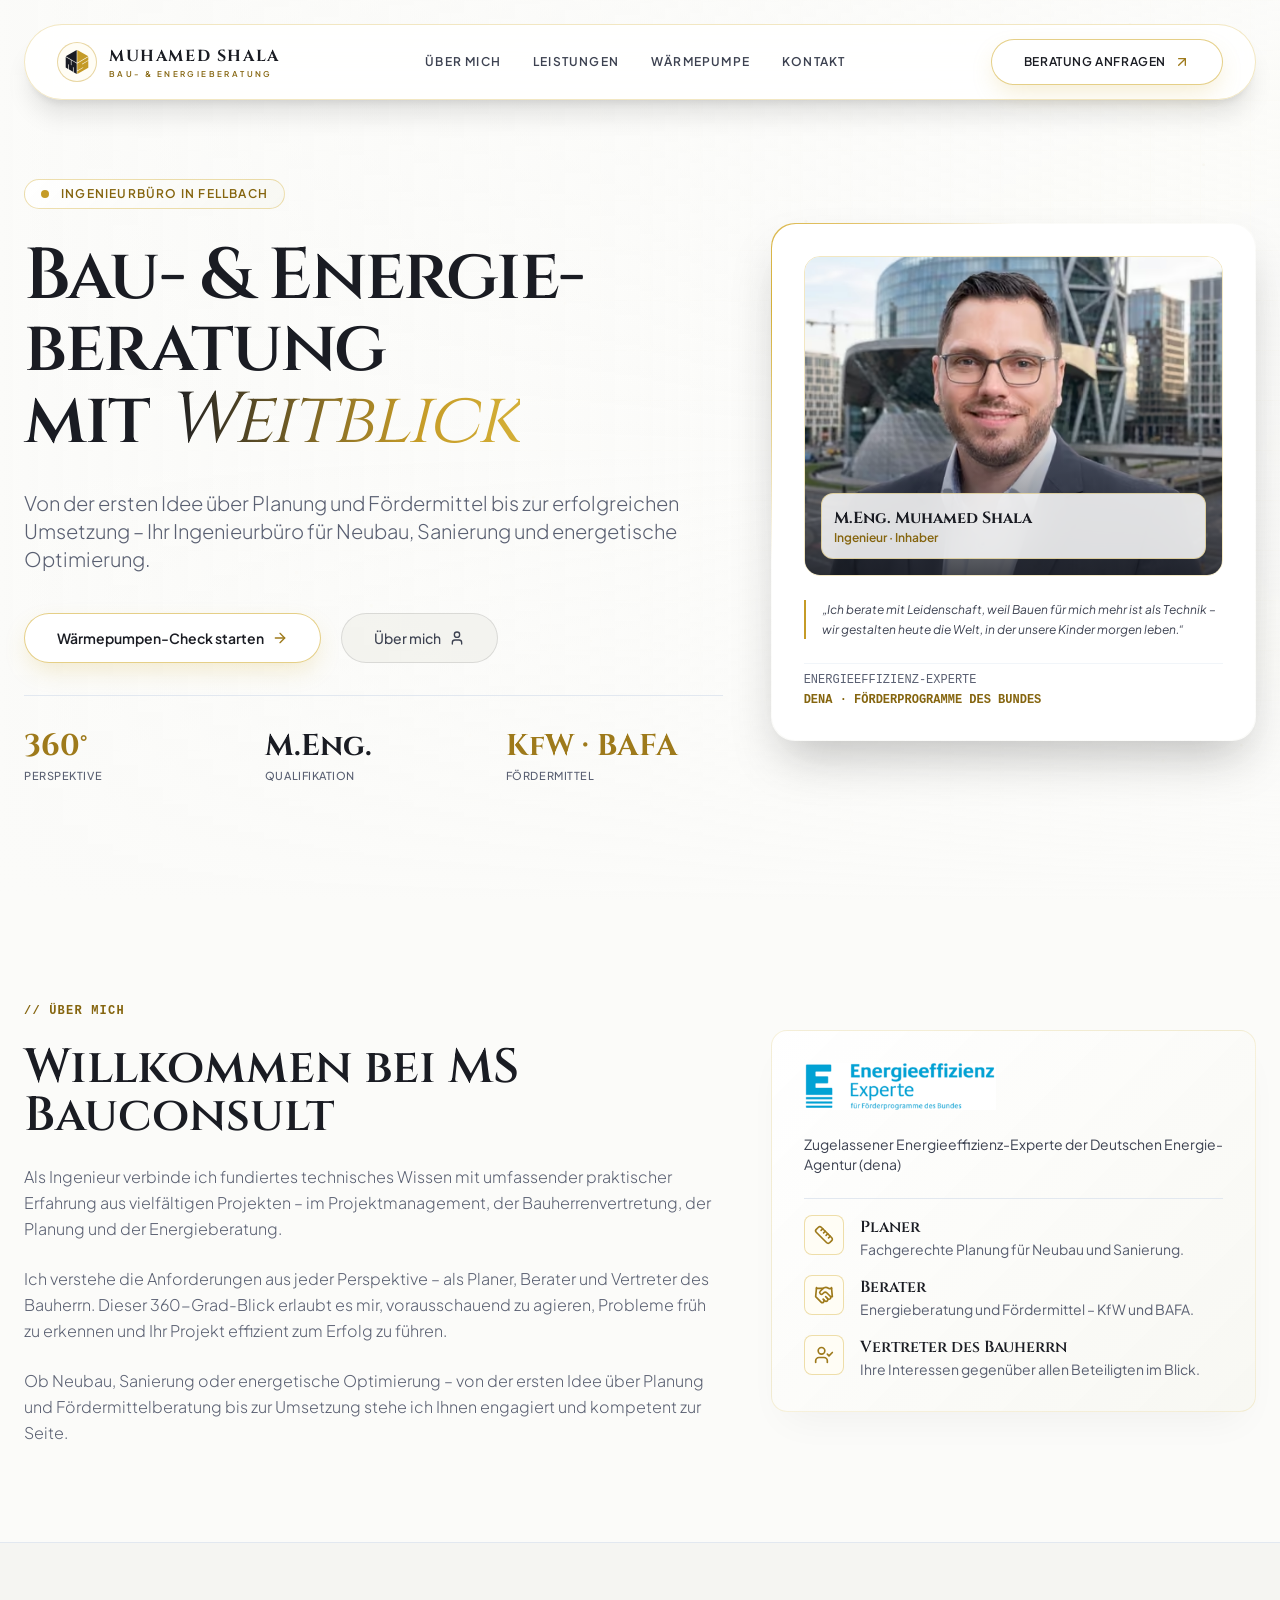
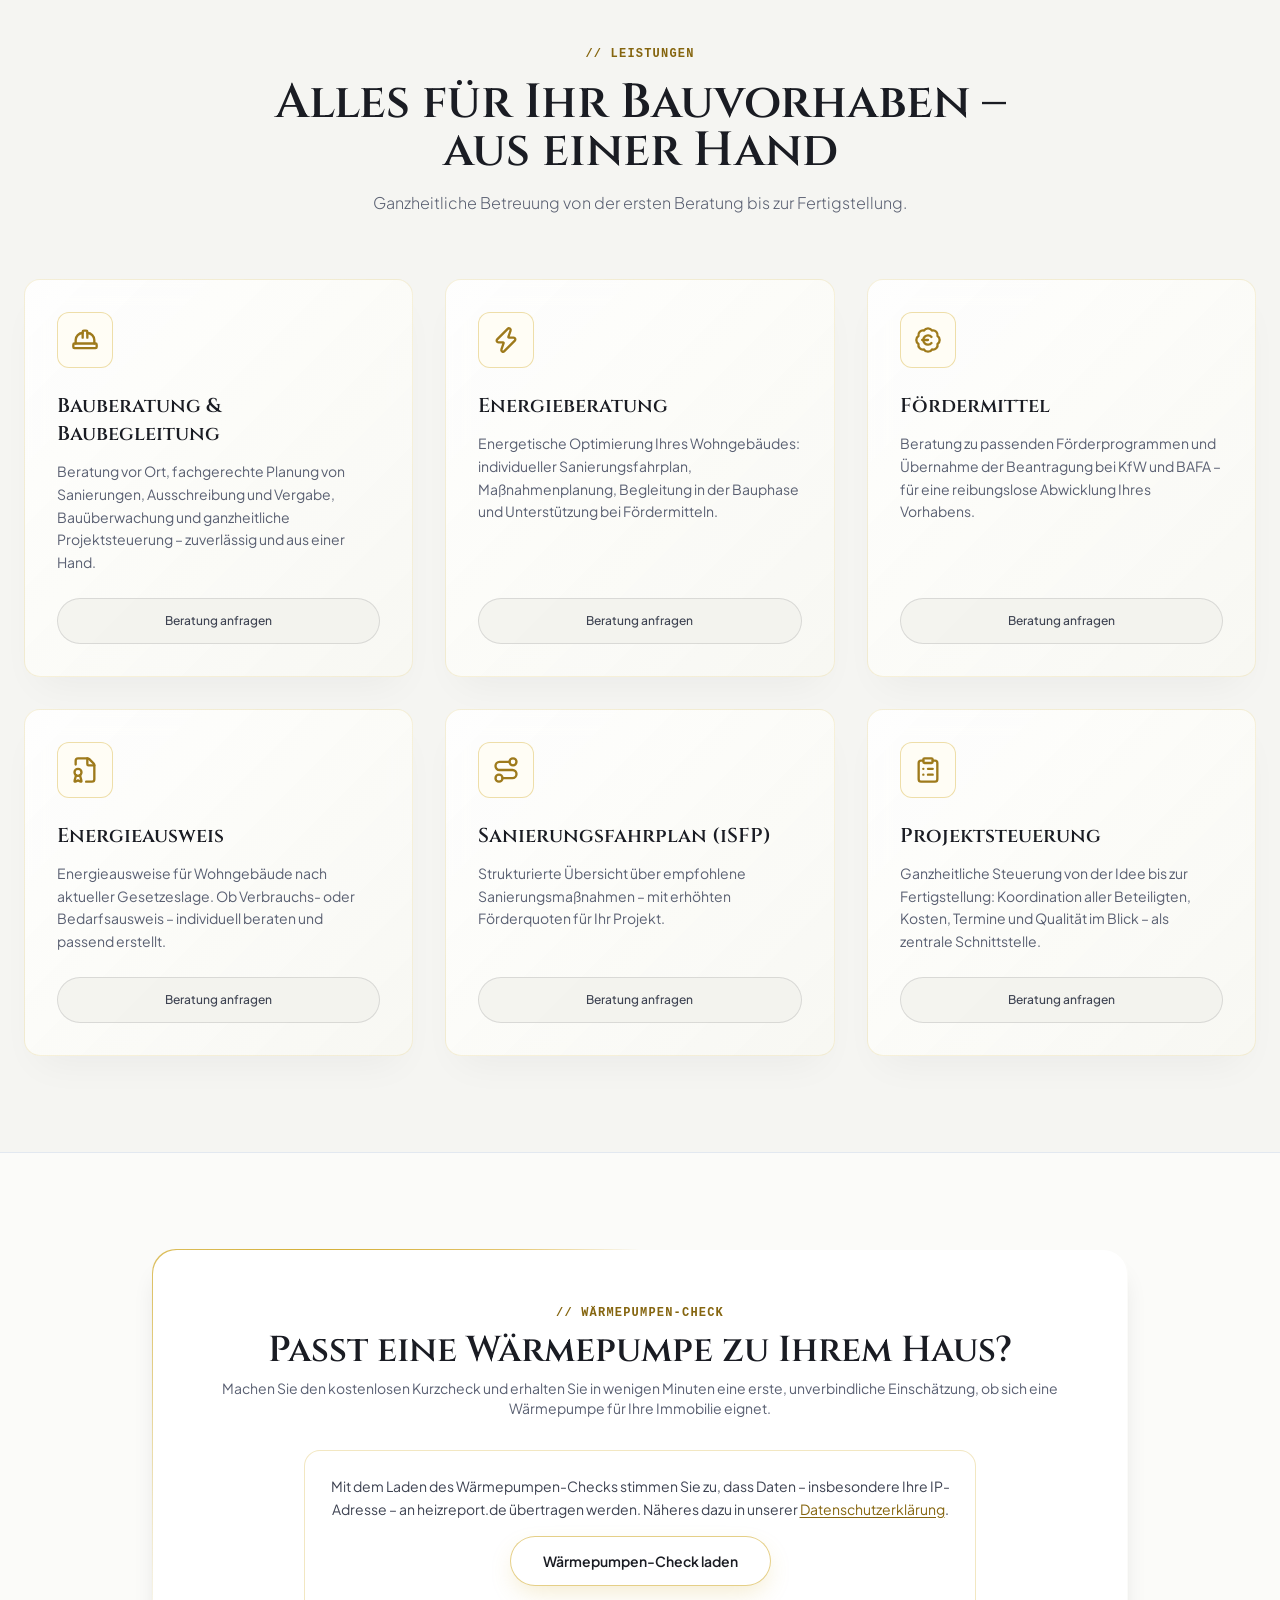
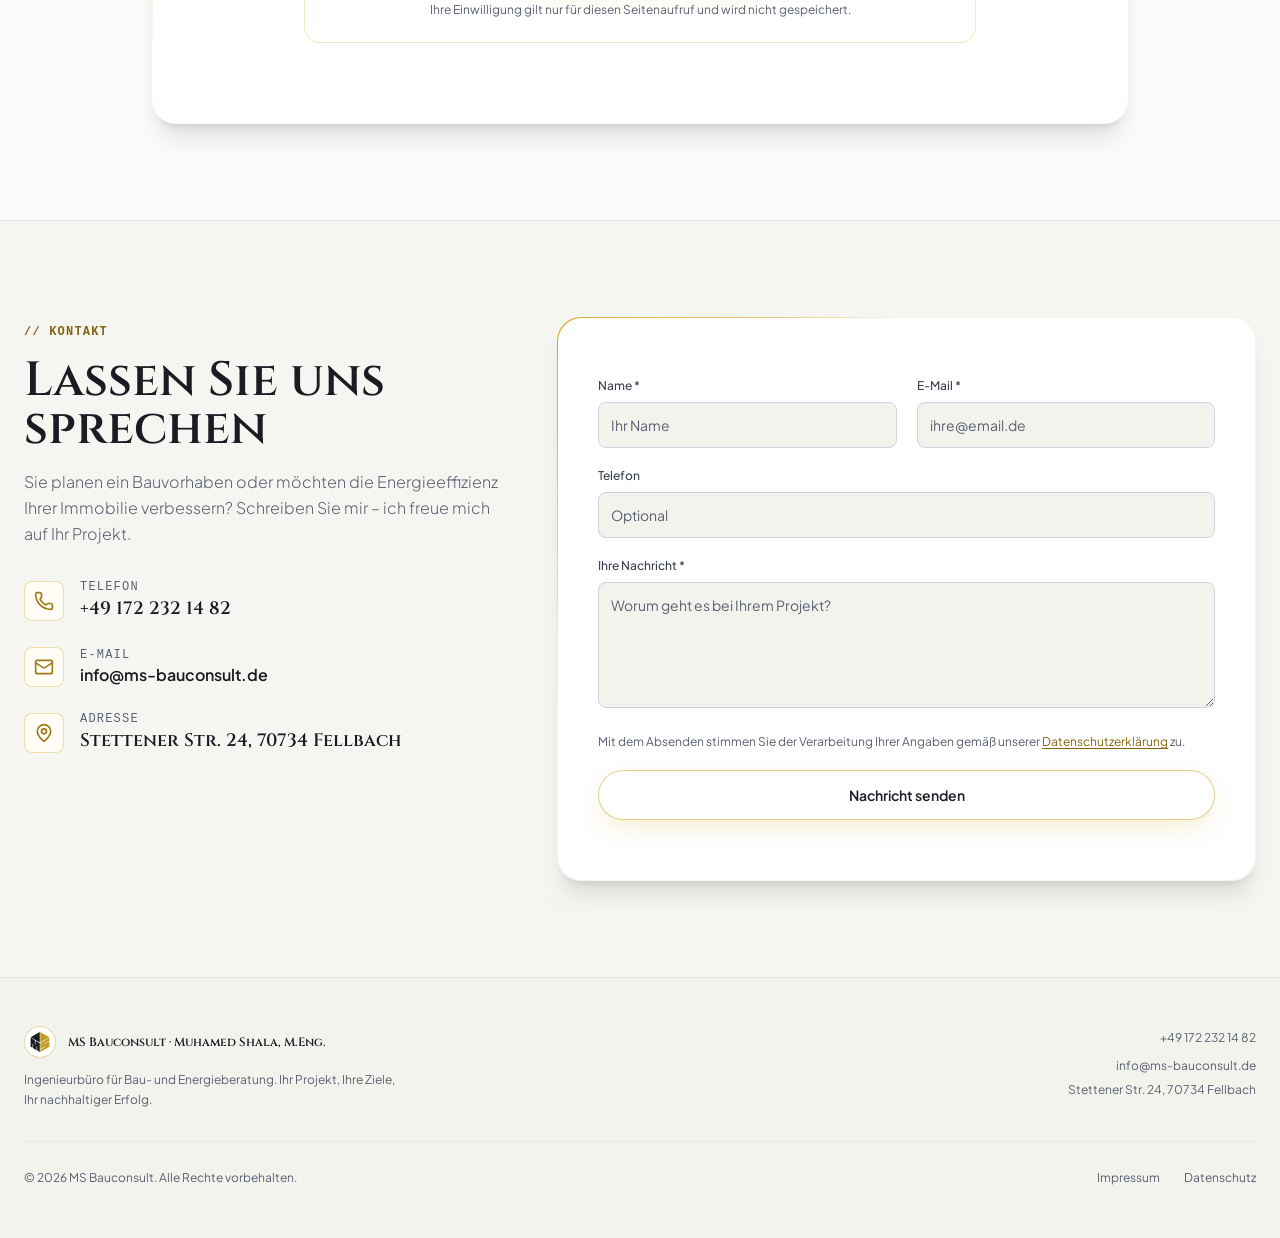
==== commit 036ab166: "build: restamp index.html after CSS change Co-Authored-By: Claude Opus 5.5 (1M context) <noreply@ant" ====
--- a/index.html
+++ b/index.html
@@ -26,7 +26,7 @@
     <title>MS Bauconsult – Bau- &amp; Energieberatung in Fellbach</title>
     <link rel="preload" href="/assets/fonts/cinzel.woff2" as="font" type="font/woff2" crossorigin>
     <link rel="preload" href="/assets/fonts/pjs.woff2" as="font" type="font/woff2" crossorigin>
-    <link rel="stylesheet" href="/assets/css/main.css?v=aca8de20">
+    <link rel="stylesheet" href="/assets/css/main.css?v=a672b705">
     <link rel="icon" href="/favicon.svg" type="image/svg+xml">
     <script src="/assets/js/main.js?v=a92fff9e" defer></script>
     <script type="application/ld+json">
--- a/assets/css/main.css
+++ b/assets/css/main.css
@@ -1 +1 @@
-*,:after,:before{--tw-border-spacing-x:0;--tw-border-spacing-y:0;--tw-translate-x:0;--tw-translate-y:0;--tw-rotate:0;--tw-skew-x:0;--tw-skew-y:0;--tw-scale-x:1;--tw-scale-y:1;--tw-pan-x: ;--tw-pan-y: ;--tw-pinch-zoom: ;--tw-scroll-snap-strictness:proximity;--tw-gradient-from-position: ;--tw-gradient-via-position: ;--tw-gradient-to-position: ;--tw-ordinal: ;--tw-slashed-zero: ;--tw-numeric-figure: ;--tw-numeric-spacing: ;--tw-numeric-fraction: ;--tw-ring-inset: ;--tw-ring-offset-width:0px;--tw-ring-offset-color:#fff;--tw-ring-color:rgba(59,130,246,.5);--tw-ring-offset-shadow:0 0 #0000;--tw-ring-shadow:0 0 #0000;--tw-shadow:0 0 #0000;--tw-shadow-colored:0 0 #0000;--tw-blur: ;--tw-brightness: ;--tw-contrast: ;--tw-grayscale: ;--tw-hue-rotate: ;--tw-invert: ;--tw-saturate: ;--tw-sepia: ;--tw-drop-shadow: ;--tw-backdrop-blur: ;--tw-backdrop-brightness: ;--tw-backdrop-contrast: ;--tw-backdrop-grayscale: ;--tw-backdrop-hue-rotate: ;--tw-backdrop-invert: ;--tw-backdrop-opacity: ;--tw-backdrop-saturate: ;--tw-backdrop-sepia: ;--tw-contain-size: ;--tw-contain-layout: ;--tw-contain-paint: ;--tw-contain-style: }::backdrop{--tw-border-spacing-x:0;--tw-border-spacing-y:0;--tw-translate-x:0;--tw-translate-y:0;--tw-rotate:0;--tw-skew-x:0;--tw-skew-y:0;--tw-scale-x:1;--tw-scale-y:1;--tw-pan-x: ;--tw-pan-y: ;--tw-pinch-zoom: ;--tw-scroll-snap-strictness:proximity;--tw-gradient-from-position: ;--tw-gradient-via-position: ;--tw-gradient-to-position: ;--tw-ordinal: ;--tw-slashed-zero: ;--tw-numeric-figure: ;--tw-numeric-spacing: ;--tw-numeric-fraction: ;--tw-ring-inset: ;--tw-ring-offset-width:0px;--tw-ring-offset-color:#fff;--tw-ring-color:rgba(59,130,246,.5);--tw-ring-offset-shadow:0 0 #0000;--tw-ring-shadow:0 0 #0000;--tw-shadow:0 0 #0000;--tw-shadow-colored:0 0 #0000;--tw-blur: ;--tw-brightness: ;--tw-contrast: ;--tw-grayscale: ;--tw-hue-rotate: ;--tw-invert: ;--tw-saturate: ;--tw-sepia: ;--tw-drop-shadow: ;--tw-backdrop-blur: ;--tw-backdrop-brightness: ;--tw-backdrop-contrast: ;--tw-backdrop-grayscale: ;--tw-backdrop-hue-rotate: ;--tw-backdrop-invert: ;--tw-backdrop-opacity: ;--tw-backdrop-saturate: ;--tw-backdrop-sepia: ;--tw-contain-size: ;--tw-contain-layout: ;--tw-contain-paint: ;--tw-contain-style: }/*! tailwindcss v3.4.17 | MIT License | https://tailwindcss.com*/*,:after,:before{border:0 solid #e5e7eb;box-sizing:border-box}:after,:before{--tw-content:""}:host,html{line-height:1.5;-webkit-text-size-adjust:100%;font-family:Plus Jakarta Sans,sans-serif;font-feature-settings:normal;font-variation-settings:normal;-moz-tab-size:4;-o-tab-size:4;tab-size:4;-webkit-tap-highlight-color:transparent}body{line-height:inherit;margin:0}hr{border-top-width:1px;color:inherit;height:0}abbr:where([title]){-webkit-text-decoration:underline dotted;text-decoration:underline dotted}h1,h2,h3,h4,h5,h6{font-size:inherit;font-weight:inherit}a{color:inherit;text-decoration:inherit}b,strong{font-weight:bolder}code,kbd,pre,samp{font-family:ui-monospace,SFMono-Regular,Menlo,Monaco,Consolas,Liberation Mono,Courier New,monospace;font-feature-settings:normal;font-size:1em;font-variation-settings:normal}small{font-size:80%}sub,sup{font-size:75%;line-height:0;position:relative;vertical-align:baseline}sub{bottom:-.25em}sup{top:-.5em}table{border-collapse:collapse;border-color:inherit;text-indent:0}button,input,optgroup,select,textarea{color:inherit;font-family:inherit;font-feature-settings:inherit;font-size:100%;font-variation-settings:inherit;font-weight:inherit;letter-spacing:inherit;line-height:inherit;margin:0;padding:0}button,select{text-transform:none}button,input:where([type=button]),input:where([type=reset]),input:where([type=submit]){-webkit-appearance:button;background-color:transparent;background-image:none}:-moz-focusring{outline:auto}:-moz-ui-invalid{box-shadow:none}progress{vertical-align:baseline}::-webkit-inner-spin-button,::-webkit-outer-spin-button{height:auto}[type=search]{-webkit-appearance:textfield;outline-offset:-2px}::-webkit-search-decoration{-webkit-appearance:none}::-webkit-file-upload-button{-webkit-appearance:button;font:inherit}summary{display:list-item}blockquote,dd,dl,figure,h1,h2,h3,h4,h5,h6,hr,p,pre{margin:0}fieldset{margin:0}fieldset,legend{padding:0}menu,ol,ul{list-style:none;margin:0;padding:0}dialog{padding:0}textarea{resize:vertical}input::-moz-placeholder,textarea::-moz-placeholder{color:#9ca3af;opacity:1}input::placeholder,textarea::placeholder{color:#9ca3af;opacity:1}[role=button],button{cursor:pointer}:disabled{cursor:default}audio,canvas,embed,iframe,img,object,svg,video{display:block;vertical-align:middle}img,video{height:auto;max-width:100%}[hidden]:where(:not([hidden=until-found])){display:none}@font-face{font-display:swap;font-family:Cinzel;font-style:normal;font-weight:400 900;src:url(../fonts/cinzel.woff2) format("woff2")}@font-face{font-display:swap;font-family:Plus Jakarta Sans;font-style:normal;font-weight:200 800;src:url(../fonts/pjs.woff2) format("woff2")}@font-face{font-display:swap;font-family:Plus Jakarta Sans;font-style:italic;font-weight:400;src:url(../fonts/pjs-italic.woff2) format("woff2")}.glass-light{backdrop-filter:blur(20px);-webkit-backdrop-filter:blur(20px);background:hsla(0,0%,100%,.85);border:1px solid rgba(212,175,55,.25)}.glass-card-light{-webkit-backdrop-filter:blur(12px);backdrop-filter:blur(12px);background:linear-gradient(135deg,hsla(0,0%,100%,.9),hsla(60,26%,96%,.95));border:1px solid rgba(212,175,55,.18);box-shadow:0 20px 40px -15px rgba(26,28,35,.05)}.shimmer-text-light{animation:shimmer 6s linear infinite;background:linear-gradient(90deg,#1a1c23,#c59b27 35%,#d4af37 50%,#c59b27 65%,#1a1c23);-webkit-background-clip:text;background-size:200% auto;color:transparent}@keyframes shimmer{0%{background-position:-200% 0}to{background-position:200% 0}}.border-beam-container{border-radius:inherit;overflow:hidden;position:relative}.border-beam-container:before{animation:rotate-beam 5s linear infinite;background:conic-gradient(from 0deg,transparent 0,transparent 70%,#d4af37 85%,#e5c671 92%,transparent 100%);content:"";inset:-2px;position:absolute;z-index:0}.border-beam-inner{background:#fff;border-radius:inherit;height:100%;position:relative;width:100%;z-index:1}@keyframes rotate-beam{0%{transform:rotate(0deg)}to{transform:rotate(1turn)}}.btn-primary{align-items:center;background:#fff;border:1px solid rgba(212,175,55,.6);border-radius:9999px;box-shadow:0 10px 25px -5px rgba(212,175,55,.25);color:#1a1c23;display:inline-flex;font-weight:600;justify-content:center;overflow:hidden;padding:.875rem 2rem;position:relative;transition:all .3s ease}.btn-primary:hover{border-color:#c59b27;box-shadow:0 15px 30px -5px rgba(212,175,55,.4);color:#85650f;transform:translateY(-2px)}.btn-secondary{align-items:center;background:hsla(60,17%,94%,.8);border:1px solid rgba(26,28,35,.12);border-radius:9999px;color:#3d4251;display:inline-flex;font-weight:500;justify-content:center;padding:.875rem 2rem;position:relative;transition:all .3s ease}.btn-secondary:hover{background:#fff;border-color:rgba(212,175,55,.5);color:#85650f}.architectural-grid-light{background-image:linear-gradient(90deg,rgba(212,175,55,.06) 1px,transparent 0),linear-gradient(180deg,rgba(212,175,55,.06) 1px,transparent 0);background-size:50px 50px}.architectural-grid-light.grid-drift{background-image:none}.architectural-grid-light.grid-drift:before{animation:grid-drift 24s linear infinite;background-image:linear-gradient(90deg,rgba(212,175,55,.06) 1px,transparent 0),linear-gradient(180deg,rgba(212,175,55,.06) 1px,transparent 0);background-size:50px 50px;content:"";inset:-50px 0 0 -50px;pointer-events:none;position:absolute;will-change:transform}@keyframes grid-drift{to{transform:translate3d(50px,50px,0)}}#particles-canvas{height:100%;left:0;pointer-events:none;position:fixed;top:0;width:100%;z-index:0}.spotlight-card:hover{background:radial-gradient(600px circle at var(--x,50%) var(--y,50%),rgba(212,175,55,.12),hsla(0,0%,100%,.95) 40%)}.legal-dialog{background:#fff;border:0;box-shadow:-20px 0 40px -15px rgba(26,28,35,.25);color:#1a1c23;height:100dvh;margin:0 0 0 auto;max-height:none;max-width:100vw;overflow:hidden;padding:0;transform:translateX(100%);transition:transform .4s ease-out,overlay allow-discrete .4s,display allow-discrete .4s;width:min(42rem,100vw)}.legal-dialog[open]{transform:none}@starting-style{.legal-dialog[open]{transform:translateX(100%)}}.legal-dialog::backdrop{background:rgba(26,28,35,0);transition:background-color .4s,overlay allow-discrete .4s,display allow-discrete .4s}.legal-dialog[open]::backdrop{background:rgba(26,28,35,.45)}@starting-style{.legal-dialog[open]::backdrop{background:rgba(26,28,35,0)}}.legal-dialog__panel{height:100%;overflow-y:auto;overscroll-behavior:contain}html:has(dialog[open]){scrollbar-gutter:stable}body:has(dialog[open]){overflow:hidden}:focus-visible{outline:2px solid #85650f;outline-offset:3px}[tabindex="-1"]:focus{outline:none}.sr-only{height:1px;margin:-1px;overflow:hidden;padding:0;position:absolute;width:1px;clip:rect(0,0,0,0);border-width:0;white-space:nowrap}.fixed{position:fixed}.absolute{position:absolute}.relative{position:relative}.sticky{position:sticky}.inset-0{inset:0}.-left-\[9999px\]{left:-9999px}.bottom-4{bottom:1rem}.left-0{left:0}.left-4{left:1rem}.right-4{right:1rem}.top-0{top:0}.top-6{top:1.5rem}.z-0{z-index:0}.z-10{z-index:10}.z-50{z-index:50}.mx-auto{margin-left:auto;margin-right:auto}.mb-16{margin-bottom:4rem}.mb-2{margin-bottom:.5rem}.mb-3{margin-bottom:.75rem}.mb-6{margin-bottom:1.5rem}.ml-3{margin-left:.75rem}.mt-1{margin-top:.25rem}.mt-2{margin-top:.5rem}.mt-3{margin-top:.75rem}.block{display:block}.inline-block{display:inline-block}.flex{display:flex}.inline-flex{display:inline-flex}.grid{display:grid}.hidden{display:none}.h-10{height:2.5rem}.h-14{height:3.5rem}.h-2{height:.5rem}.h-4{height:1rem}.h-5{height:1.25rem}.h-6{height:1.5rem}.h-7{height:1.75rem}.h-72{height:18rem}.h-8{height:2rem}.h-auto{height:auto}.h-full{height:100%}.max-h-\[calc\(100dvh-8rem\)\]{max-height:calc(100dvh - 8rem)}.min-h-screen{min-height:100vh}.w-10{width:2.5rem}.w-14{width:3.5rem}.w-2{width:.5rem}.w-4{width:1rem}.w-48{width:12rem}.w-5{width:1.25rem}.w-6{width:1.5rem}.w-7{width:1.75rem}.w-8{width:2rem}.w-full{width:100%}.min-w-0{min-width:0}.max-w-2xl{max-width:42rem}.max-w-3xl{max-width:48rem}.max-w-5xl{max-width:64rem}.max-w-7xl{max-width:80rem}.max-w-md{max-width:28rem}.max-w-sm{max-width:24rem}.shrink-0{flex-shrink:0}.grow{flex-grow:1}@keyframes pulse{50%{opacity:.5}}.animate-pulse{animation:pulse 2s cubic-bezier(.4,0,.6,1) infinite}.scroll-mt-28{scroll-margin-top:7rem}.grid-cols-3{grid-template-columns:repeat(3,minmax(0,1fr))}.flex-col{flex-direction:column}.flex-wrap{flex-wrap:wrap}.items-start{align-items:flex-start}.items-center{align-items:center}.justify-center{justify-content:center}.justify-between{justify-content:space-between}.gap-1{gap:.25rem}.gap-12{gap:3rem}.gap-2{gap:.5rem}.gap-3{gap:.75rem}.gap-4{gap:1rem}.gap-5{gap:1.25rem}.gap-6{gap:1.5rem}.gap-8{gap:2rem}.gap-x-4{-moz-column-gap:1rem;column-gap:1rem}.gap-y-1{row-gap:.25rem}.space-y-2>:not([hidden])~:not([hidden]){--tw-space-y-reverse:0;margin-bottom:calc(.5rem*var(--tw-space-y-reverse));margin-top:calc(.5rem*(1 - var(--tw-space-y-reverse)))}.space-y-3>:not([hidden])~:not([hidden]){--tw-space-y-reverse:0;margin-bottom:calc(.75rem*var(--tw-space-y-reverse));margin-top:calc(.75rem*(1 - var(--tw-space-y-reverse)))}.space-y-4>:not([hidden])~:not([hidden]){--tw-space-y-reverse:0;margin-bottom:calc(1rem*var(--tw-space-y-reverse));margin-top:calc(1rem*(1 - var(--tw-space-y-reverse)))}.space-y-5>:not([hidden])~:not([hidden]){--tw-space-y-reverse:0;margin-bottom:calc(1.25rem*var(--tw-space-y-reverse));margin-top:calc(1.25rem*(1 - var(--tw-space-y-reverse)))}.space-y-6>:not([hidden])~:not([hidden]){--tw-space-y-reverse:0;margin-bottom:calc(1.5rem*var(--tw-space-y-reverse));margin-top:calc(1.5rem*(1 - var(--tw-space-y-reverse)))}.space-y-8>:not([hidden])~:not([hidden]){--tw-space-y-reverse:0;margin-bottom:calc(2rem*var(--tw-space-y-reverse));margin-top:calc(2rem*(1 - var(--tw-space-y-reverse)))}.overflow-hidden{overflow:hidden}.overflow-y-auto{overflow-y:auto}.overflow-x-hidden{overflow-x:hidden}.whitespace-nowrap{white-space:nowrap}.break-all{word-break:break-all}.rounded-2xl{border-radius:1rem}.rounded-3xl{border-radius:1.5rem}.rounded-full{border-radius:9999px}.rounded-lg{border-radius:.5rem}.rounded-xl{border-radius:.75rem}.border{border-width:1px}.border-b{border-bottom-width:1px}.border-l-2{border-left-width:2px}.border-t{border-top-width:1px}.border-gold-400\/30{border-color:rgba(212,175,55,.3)}.border-gold-400\/40{border-color:rgba(212,175,55,.4)}.border-gold-500{--tw-border-opacity:1;border-color:rgb(197 155 39/var(--tw-border-opacity,1))}.border-gold-500\/40{border-color:rgba(197,155,39,.4)}.border-slate-100{--tw-border-opacity:1;border-color:rgb(241 245 249/var(--tw-border-opacity,1))}.border-slate-200{--tw-border-opacity:1;border-color:rgb(226 232 240/var(--tw-border-opacity,1))}.border-slate-300{--tw-border-opacity:1;border-color:rgb(203 213 225/var(--tw-border-opacity,1))}.bg-alabaster{--tw-bg-opacity:1;background-color:rgb(251 251 249/var(--tw-bg-opacity,1))}.bg-gold-100{--tw-bg-opacity:1;background-color:rgb(255 253 245/var(--tw-bg-opacity,1))}.bg-gold-500{--tw-bg-opacity:1;background-color:rgb(197 155 39/var(--tw-bg-opacity,1))}.bg-pearl{--tw-bg-opacity:1;background-color:rgb(243 243 238/var(--tw-bg-opacity,1))}.bg-pearl\/60{background-color:hsla(60,17%,94%,.6)}.bg-white{--tw-bg-opacity:1;background-color:rgb(255 255 255/var(--tw-bg-opacity,1))}.bg-white\/95{background-color:hsla(0,0%,100%,.95)}.bg-gradient-to-b{background-image:linear-gradient(to bottom,var(--tw-gradient-stops))}.bg-gradient-to-r{background-image:linear-gradient(to right,var(--tw-gradient-stops))}.bg-gradient-to-t{background-image:linear-gradient(to top,var(--tw-gradient-stops))}.from-alabaster{--tw-gradient-from:#fbfbf9 var(--tw-gradient-from-position);--tw-gradient-to:hsla(60,20%,98%,0) var(--tw-gradient-to-position);--tw-gradient-stops:var(--tw-gradient-from),var(--tw-gradient-to)}.from-alabaster\/60{--tw-gradient-from:hsla(60,20%,98%,.6) var(--tw-gradient-from-position);--tw-gradient-to:hsla(60,20%,98%,0) var(--tw-gradient-to-position);--tw-gradient-stops:var(--tw-gradient-from),var(--tw-gradient-to)}.from-charcoal\/80{--tw-gradient-from:rgba(26,28,35,.8) var(--tw-gradient-from-position);--tw-gradient-to:rgba(26,28,35,0) var(--tw-gradient-to-position);--tw-gradient-stops:var(--tw-gradient-from),var(--tw-gradient-to)}.via-alabaster\/90{--tw-gradient-to:hsla(60,20%,98%,0) var(--tw-gradient-to-position);--tw-gradient-stops:var(--tw-gradient-from),hsla(60,20%,98%,.9) var(--tw-gradient-via-position),var(--tw-gradient-to)}.via-transparent{--tw-gradient-to:transparent var(--tw-gradient-to-position);--tw-gradient-stops:var(--tw-gradient-from),transparent var(--tw-gradient-via-position),var(--tw-gradient-to)}.to-alabaster{--tw-gradient-to:#fbfbf9 var(--tw-gradient-to-position)}.to-alabaster\/70{--tw-gradient-to:hsla(60,20%,98%,.7) var(--tw-gradient-to-position)}.to-transparent{--tw-gradient-to:transparent var(--tw-gradient-to-position)}.object-cover{-o-object-fit:cover;object-fit:cover}.object-\[40\%_10\%\]{-o-object-position:40% 10%;object-position:40% 10%}.object-center{-o-object-position:center;object-position:center}.p-3{padding:.75rem}.p-4{padding:1rem}.p-6{padding:1.5rem}.p-8{padding:2rem}.p-\[1px\]{padding:1px}.px-4{padding-left:1rem;padding-right:1rem}.px-6{padding-left:1.5rem;padding-right:1.5rem}.px-8{padding-left:2rem;padding-right:2rem}.py-1{padding-bottom:.25rem;padding-top:.25rem}.py-1\.5{padding-bottom:.375rem;padding-top:.375rem}.py-12{padding-bottom:3rem;padding-top:3rem}.py-24{padding-bottom:6rem;padding-top:6rem}.py-3{padding-bottom:.75rem;padding-top:.75rem}.py-3\.5{padding-bottom:.875rem;padding-top:.875rem}.py-4{padding-bottom:1rem;padding-top:1rem}.py-8{padding-bottom:2rem;padding-top:2rem}.pb-20{padding-bottom:5rem}.pl-4{padding-left:1rem}.pt-2{padding-top:.5rem}.pt-36{padding-top:9rem}.pt-4{padding-top:1rem}.pt-6{padding-top:1.5rem}.pt-8{padding-top:2rem}.text-center{text-align:center}.font-mono{font-family:ui-monospace,SFMono-Regular,Menlo,Monaco,Consolas,Liberation Mono,Courier New,monospace}.font-sans{font-family:Plus Jakarta Sans,sans-serif}.font-serif{font-family:Cinzel,serif}.text-2xl{font-size:1.5rem;line-height:2rem}.text-3xl{font-size:1.875rem;line-height:2.25rem}.text-4xl{font-size:2.25rem;line-height:2.5rem}.text-\[10px\]{font-size:10px}.text-\[8px\]{font-size:8px}.text-base{font-size:1rem;line-height:1.5rem}.text-lg{font-size:1.125rem;line-height:1.75rem}.text-sm{font-size:.875rem;line-height:1.25rem}.text-xl{font-size:1.25rem;line-height:1.75rem}.text-xs{font-size:.75rem;line-height:1rem}.font-bold{font-weight:700}.font-light{font-weight:300}.font-medium{font-weight:500}.font-normal{font-weight:400}.font-semibold{font-weight:600}.uppercase{text-transform:uppercase}.italic{font-style:italic}.not-italic{font-style:normal}.leading-\[1\.1\]{line-height:1.1}.leading-relaxed{line-height:1.625}.tracking-\[0\.3em\]{letter-spacing:.3em}.tracking-tight{letter-spacing:-.025em}.tracking-wide{letter-spacing:.025em}.tracking-wider{letter-spacing:.05em}.tracking-widest{letter-spacing:.1em}.text-charcoal{--tw-text-opacity:1;color:rgb(26 28 35/var(--tw-text-opacity,1))}.text-gold-600{--tw-text-opacity:1;color:rgb(158 122 27/var(--tw-text-opacity,1))}.text-gold-700{--tw-text-opacity:1;color:rgb(133 101 15/var(--tw-text-opacity,1))}.text-red-700{--tw-text-opacity:1;color:rgb(185 28 28/var(--tw-text-opacity,1))}.text-slate-600{--tw-text-opacity:1;color:rgb(90 96 114/var(--tw-text-opacity,1))}.text-slate-700{--tw-text-opacity:1;color:rgb(61 66 81/var(--tw-text-opacity,1))}.underline{text-decoration-line:underline}.underline-offset-2{text-underline-offset:2px}.opacity-15{opacity:.15}.mix-blend-multiply{mix-blend-mode:multiply}.shadow-2xl{--tw-shadow:0 25px 50px -12px rgba(0,0,0,.25);--tw-shadow-colored:0 25px 50px -12px var(--tw-shadow-color)}.shadow-2xl,.shadow-xl{box-shadow:var(--tw-ring-offset-shadow,0 0 #0000),var(--tw-ring-shadow,0 0 #0000),var(--tw-shadow)}.shadow-xl{--tw-shadow:0 20px 25px -5px rgba(0,0,0,.1),0 8px 10px -6px rgba(0,0,0,.1);--tw-shadow-colored:0 20px 25px -5px var(--tw-shadow-color),0 8px 10px -6px var(--tw-shadow-color)}.transition-all{transition-duration:.15s;transition-property:all;transition-timing-function:cubic-bezier(.4,0,.2,1)}.transition-colors{transition-duration:.15s;transition-property:color,background-color,border-color,text-decoration-color,fill,stroke;transition-timing-function:cubic-bezier(.4,0,.2,1)}.transition-transform{transition-duration:.15s;transition-property:transform;transition-timing-function:cubic-bezier(.4,0,.2,1)}.duration-300{transition-duration:.3s}.duration-700{transition-duration:.7s}@media (prefers-reduced-motion:reduce){.legal-dialog,.legal-dialog::backdrop{transition:none}.shimmer-text-light{animation:none;background-position:50% 0}.border-beam-container:before{animation:none}.btn-primary:hover{transform:none}.architectural-grid-light.grid-drift:before{animation:none}}#form-status[data-state]{border-radius:1rem;margin-top:.25rem;padding:.875rem 1rem}#form-status[data-state=success]{background:#fffdf5;border:1px solid rgba(212,175,55,.6);color:#1a1c23}#form-status[data-state=error]{background:#fff;border:1px solid #b91c1c;color:#7f1d1d}#form-status[data-state=busy]{background:#fff;border:1px solid rgba(26,28,35,.15);color:#3d4251}#contact-form [aria-invalid=true]{border-color:#b91c1c}#contact-form button[disabled]{cursor:progress;opacity:.7}#contact-form button[disabled]:hover{transform:none}#wp_check_script{color:#1a1c23}#wp_check_script .video-container img{border-color:#85650f!important}#wp_check_script .result-box button{margin-top:auto!important}#wp_check_script:focus{outline:none}.selection\:bg-gold-400 ::-moz-selection{--tw-bg-opacity:1;background-color:rgb(212 175 55/var(--tw-bg-opacity,1))}.selection\:bg-gold-400 ::selection{--tw-bg-opacity:1;background-color:rgb(212 175 55/var(--tw-bg-opacity,1))}.selection\:text-charcoal ::-moz-selection{--tw-text-opacity:1;color:rgb(26 28 35/var(--tw-text-opacity,1))}.selection\:text-charcoal ::selection{--tw-text-opacity:1;color:rgb(26 28 35/var(--tw-text-opacity,1))}.selection\:bg-gold-400::-moz-selection{--tw-bg-opacity:1;background-color:rgb(212 175 55/var(--tw-bg-opacity,1))}.selection\:bg-gold-400::selection{--tw-bg-opacity:1;background-color:rgb(212 175 55/var(--tw-bg-opacity,1))}.selection\:text-charcoal::-moz-selection{--tw-text-opacity:1;color:rgb(26 28 35/var(--tw-text-opacity,1))}.selection\:text-charcoal::selection{--tw-text-opacity:1;color:rgb(26 28 35/var(--tw-text-opacity,1))}.placeholder\:text-slate-600::-moz-placeholder{--tw-text-opacity:1;color:rgb(90 96 114/var(--tw-text-opacity,1))}.placeholder\:text-slate-600::placeholder{--tw-text-opacity:1;color:rgb(90 96 114/var(--tw-text-opacity,1))}.hover\:bg-gold-100\/60:hover{background-color:rgba(255,253,245,.6)}.hover\:text-charcoal:hover{--tw-text-opacity:1;color:rgb(26 28 35/var(--tw-text-opacity,1))}.hover\:text-gold-700:hover{--tw-text-opacity:1;color:rgb(133 101 15/var(--tw-text-opacity,1))}.focus\:not-sr-only:focus{height:auto;margin:0;overflow:visible;padding:0;position:static;width:auto;clip:auto;white-space:normal}.focus\:fixed:focus{position:fixed}.focus\:left-4:focus{left:1rem}.focus\:top-4:focus{top:1rem}.focus\:z-\[60\]:focus{z-index:60}.focus\:rounded-full:focus{border-radius:9999px}.focus\:border:focus{border-width:1px}.focus\:border-gold-400:focus{--tw-border-opacity:1;border-color:rgb(212 175 55/var(--tw-border-opacity,1))}.focus\:border-gold-500:focus{--tw-border-opacity:1;border-color:rgb(197 155 39/var(--tw-border-opacity,1))}.focus\:bg-white:focus{--tw-bg-opacity:1;background-color:rgb(255 255 255/var(--tw-bg-opacity,1))}.focus\:px-5:focus{padding-left:1.25rem;padding-right:1.25rem}.focus\:py-2:focus{padding-bottom:.5rem;padding-top:.5rem}.focus\:text-sm:focus{font-size:.875rem;line-height:1.25rem}.focus\:font-semibold:focus{font-weight:600}.focus\:text-charcoal:focus{--tw-text-opacity:1;color:rgb(26 28 35/var(--tw-text-opacity,1))}.focus\:outline-none:focus{outline:2px solid transparent;outline-offset:2px}.focus-visible\:outline-none:focus-visible{outline:2px solid transparent;outline-offset:2px}.focus-visible\:ring-2:focus-visible{--tw-ring-offset-shadow:var(--tw-ring-inset) 0 0 0 var(--tw-ring-offset-width) var(--tw-ring-offset-color);--tw-ring-shadow:var(--tw-ring-inset) 0 0 0 calc(2px + var(--tw-ring-offset-width)) var(--tw-ring-color);box-shadow:var(--tw-ring-offset-shadow),var(--tw-ring-shadow),var(--tw-shadow,0 0 #0000)}.focus-visible\:ring-gold-700:focus-visible{--tw-ring-opacity:1;--tw-ring-color:rgb(133 101 15/var(--tw-ring-opacity,1))}.group[aria-expanded=true] .group-aria-expanded\:block{display:block}.group[aria-expanded=true] .group-aria-expanded\:hidden{display:none}@media (prefers-reduced-motion:no-preference){.motion-safe\:scroll-smooth{scroll-behavior:smooth}.group:hover .motion-safe\:group-hover\:rotate-180{--tw-rotate:180deg}.group:hover .motion-safe\:group-hover\:rotate-180,.group:hover .motion-safe\:group-hover\:scale-105{transform:translate(var(--tw-translate-x),var(--tw-translate-y)) rotate(var(--tw-rotate)) skewX(var(--tw-skew-x)) skewY(var(--tw-skew-y)) scaleX(var(--tw-scale-x)) scaleY(var(--tw-scale-y))}.group:hover .motion-safe\:group-hover\:scale-105{--tw-scale-x:1.05;--tw-scale-y:1.05}}@media (prefers-reduced-motion:reduce){.motion-reduce\:animate-none{animation:none}}@media not all and (min-width:640px){.max-sm\:hidden{display:none}}@media (max-width:379px){.max-\[379px\]\:px-3{padding-left:.75rem;padding-right:.75rem}}@media (max-width:359px){.max-\[359px\]\:ml-2{margin-left:.5rem}.max-\[359px\]\:h-9{height:2.25rem}.max-\[359px\]\:w-9{width:2.25rem}.max-\[359px\]\:px-4{padding-left:1rem;padding-right:1rem}.max-\[359px\]\:tracking-wider{letter-spacing:.05em}}@media (min-width:640px){.sm\:block{display:block}.sm\:hidden{display:none}.sm\:grid-cols-2{grid-template-columns:repeat(2,minmax(0,1fr))}.sm\:gap-6{gap:1.5rem}.sm\:break-normal{overflow-wrap:normal;word-break:normal}.sm\:text-3xl{font-size:1.875rem;line-height:2.25rem}.sm\:text-6xl{font-size:3.75rem;line-height:1}.sm\:text-\[11px\]{font-size:11px}.sm\:tracking-wider{letter-spacing:.05em}}@media (min-width:768px){.md\:h-80{height:20rem}.md\:grid-cols-2{grid-template-columns:repeat(2,minmax(0,1fr))}.md\:grid-cols-3{grid-template-columns:repeat(3,minmax(0,1fr))}.md\:flex-row{flex-direction:row}.md\:items-end{align-items:flex-end}.md\:p-10{padding:2.5rem}.md\:p-12{padding:3rem}.md\:p-8{padding:2rem}.md\:px-10{padding-left:2.5rem;padding-right:2.5rem}.md\:text-2xl{font-size:1.5rem;line-height:2rem}.md\:text-4xl{font-size:2.25rem;line-height:2.5rem}.md\:text-5xl{font-size:3rem;line-height:1}.md\:text-lg{font-size:1.125rem;line-height:1.75rem}.md\:text-xl{font-size:1.25rem;line-height:1.75rem}}@media (min-width:1024px){.lg\:col-span-5{grid-column:span 5/span 5}.lg\:col-span-7{grid-column:span 7/span 7}.lg\:flex{display:flex}.lg\:hidden{display:none}.lg\:max-w-none{max-width:none}.lg\:grid-cols-12{grid-template-columns:repeat(12,minmax(0,1fr))}.lg\:text-7xl{font-size:4.5rem;line-height:1}}+*,:after,:before{--tw-border-spacing-x:0;--tw-border-spacing-y:0;--tw-translate-x:0;--tw-translate-y:0;--tw-rotate:0;--tw-skew-x:0;--tw-skew-y:0;--tw-scale-x:1;--tw-scale-y:1;--tw-pan-x: ;--tw-pan-y: ;--tw-pinch-zoom: ;--tw-scroll-snap-strictness:proximity;--tw-gradient-from-position: ;--tw-gradient-via-position: ;--tw-gradient-to-position: ;--tw-ordinal: ;--tw-slashed-zero: ;--tw-numeric-figure: ;--tw-numeric-spacing: ;--tw-numeric-fraction: ;--tw-ring-inset: ;--tw-ring-offset-width:0px;--tw-ring-offset-color:#fff;--tw-ring-color:rgba(59,130,246,.5);--tw-ring-offset-shadow:0 0 #0000;--tw-ring-shadow:0 0 #0000;--tw-shadow:0 0 #0000;--tw-shadow-colored:0 0 #0000;--tw-blur: ;--tw-brightness: ;--tw-contrast: ;--tw-grayscale: ;--tw-hue-rotate: ;--tw-invert: ;--tw-saturate: ;--tw-sepia: ;--tw-drop-shadow: ;--tw-backdrop-blur: ;--tw-backdrop-brightness: ;--tw-backdrop-contrast: ;--tw-backdrop-grayscale: ;--tw-backdrop-hue-rotate: ;--tw-backdrop-invert: ;--tw-backdrop-opacity: ;--tw-backdrop-saturate: ;--tw-backdrop-sepia: ;--tw-contain-size: ;--tw-contain-layout: ;--tw-contain-paint: ;--tw-contain-style: }::backdrop{--tw-border-spacing-x:0;--tw-border-spacing-y:0;--tw-translate-x:0;--tw-translate-y:0;--tw-rotate:0;--tw-skew-x:0;--tw-skew-y:0;--tw-scale-x:1;--tw-scale-y:1;--tw-pan-x: ;--tw-pan-y: ;--tw-pinch-zoom: ;--tw-scroll-snap-strictness:proximity;--tw-gradient-from-position: ;--tw-gradient-via-position: ;--tw-gradient-to-position: ;--tw-ordinal: ;--tw-slashed-zero: ;--tw-numeric-figure: ;--tw-numeric-spacing: ;--tw-numeric-fraction: ;--tw-ring-inset: ;--tw-ring-offset-width:0px;--tw-ring-offset-color:#fff;--tw-ring-color:rgba(59,130,246,.5);--tw-ring-offset-shadow:0 0 #0000;--tw-ring-shadow:0 0 #0000;--tw-shadow:0 0 #0000;--tw-shadow-colored:0 0 #0000;--tw-blur: ;--tw-brightness: ;--tw-contrast: ;--tw-grayscale: ;--tw-hue-rotate: ;--tw-invert: ;--tw-saturate: ;--tw-sepia: ;--tw-drop-shadow: ;--tw-backdrop-blur: ;--tw-backdrop-brightness: ;--tw-backdrop-contrast: ;--tw-backdrop-grayscale: ;--tw-backdrop-hue-rotate: ;--tw-backdrop-invert: ;--tw-backdrop-opacity: ;--tw-backdrop-saturate: ;--tw-backdrop-sepia: ;--tw-contain-size: ;--tw-contain-layout: ;--tw-contain-paint: ;--tw-contain-style: }/*! tailwindcss v3.4.17 | MIT License | https://tailwindcss.com*/*,:after,:before{border:0 solid #e5e7eb;box-sizing:border-box}:after,:before{--tw-content:""}:host,html{line-height:1.5;-webkit-text-size-adjust:100%;font-family:Plus Jakarta Sans,sans-serif;font-feature-settings:normal;font-variation-settings:normal;-moz-tab-size:4;-o-tab-size:4;tab-size:4;-webkit-tap-highlight-color:transparent}body{line-height:inherit;margin:0}hr{border-top-width:1px;color:inherit;height:0}abbr:where([title]){-webkit-text-decoration:underline dotted;text-decoration:underline dotted}h1,h2,h3,h4,h5,h6{font-size:inherit;font-weight:inherit}a{color:inherit;text-decoration:inherit}b,strong{font-weight:bolder}code,kbd,pre,samp{font-family:ui-monospace,SFMono-Regular,Menlo,Monaco,Consolas,Liberation Mono,Courier New,monospace;font-feature-settings:normal;font-size:1em;font-variation-settings:normal}small{font-size:80%}sub,sup{font-size:75%;line-height:0;position:relative;vertical-align:baseline}sub{bottom:-.25em}sup{top:-.5em}table{border-collapse:collapse;border-color:inherit;text-indent:0}button,input,optgroup,select,textarea{color:inherit;font-family:inherit;font-feature-settings:inherit;font-size:100%;font-variation-settings:inherit;font-weight:inherit;letter-spacing:inherit;line-height:inherit;margin:0;padding:0}button,select{text-transform:none}button,input:where([type=button]),input:where([type=reset]),input:where([type=submit]){-webkit-appearance:button;background-color:transparent;background-image:none}:-moz-focusring{outline:auto}:-moz-ui-invalid{box-shadow:none}progress{vertical-align:baseline}::-webkit-inner-spin-button,::-webkit-outer-spin-button{height:auto}[type=search]{-webkit-appearance:textfield;outline-offset:-2px}::-webkit-search-decoration{-webkit-appearance:none}::-webkit-file-upload-button{-webkit-appearance:button;font:inherit}summary{display:list-item}blockquote,dd,dl,figure,h1,h2,h3,h4,h5,h6,hr,p,pre{margin:0}fieldset{margin:0}fieldset,legend{padding:0}menu,ol,ul{list-style:none;margin:0;padding:0}dialog{padding:0}textarea{resize:vertical}input::-moz-placeholder,textarea::-moz-placeholder{color:#9ca3af;opacity:1}input::placeholder,textarea::placeholder{color:#9ca3af;opacity:1}[role=button],button{cursor:pointer}:disabled{cursor:default}audio,canvas,embed,iframe,img,object,svg,video{display:block;vertical-align:middle}img,video{height:auto;max-width:100%}[hidden]:where(:not([hidden=until-found])){display:none}@font-face{font-display:swap;font-family:Cinzel;font-style:normal;font-weight:400 900;src:url(../fonts/cinzel.woff2) format("woff2")}@font-face{font-display:swap;font-family:Plus Jakarta Sans;font-style:normal;font-weight:200 800;src:url(../fonts/pjs.woff2) format("woff2")}@font-face{font-display:swap;font-family:Plus Jakarta Sans;font-style:italic;font-weight:400;src:url(../fonts/pjs-italic.woff2) format("woff2")}.glass-light{backdrop-filter:blur(20px);-webkit-backdrop-filter:blur(20px);background:hsla(0,0%,100%,.85);border:1px solid rgba(212,175,55,.25)}.glass-card-light{-webkit-backdrop-filter:blur(12px);backdrop-filter:blur(12px);background:linear-gradient(135deg,hsla(0,0%,100%,.9),hsla(60,26%,96%,.95));border:1px solid rgba(212,175,55,.18);box-shadow:0 20px 40px -15px rgba(26,28,35,.05)}.shimmer-text-light{animation:shimmer 6s linear infinite;background:linear-gradient(90deg,#1a1c23,#c59b27 35%,#d4af37 50%,#c59b27 65%,#1a1c23);-webkit-background-clip:text;background-size:200% auto;color:transparent}@keyframes shimmer{0%{background-position:-200% 0}to{background-position:200% 0}}.border-beam-container{border-radius:inherit;overflow:hidden;position:relative}.border-beam-container:before{animation:rotate-beam 5s linear infinite;background:conic-gradient(from 0deg,transparent 0,transparent 70%,#d4af37 85%,#e5c671 92%,transparent 100%);content:"";inset:-2px;position:absolute;z-index:0}.border-beam-inner{background:#fff;border-radius:inherit;height:100%;position:relative;width:100%;z-index:1}@keyframes rotate-beam{0%{transform:rotate(0deg)}to{transform:rotate(1turn)}}.btn-primary{align-items:center;background:#fff;border:1px solid rgba(212,175,55,.6);border-radius:9999px;box-shadow:0 10px 25px -5px rgba(212,175,55,.25);color:#1a1c23;display:inline-flex;font-weight:600;justify-content:center;overflow:hidden;padding:.875rem 2rem;position:relative;transition:all .3s ease}.btn-primary:hover{border-color:#c59b27;box-shadow:0 15px 30px -5px rgba(212,175,55,.4);color:#85650f;transform:translateY(-2px)}.btn-secondary{align-items:center;background:hsla(60,17%,94%,.8);border:1px solid rgba(26,28,35,.12);border-radius:9999px;color:#3d4251;display:inline-flex;font-weight:500;justify-content:center;padding:.875rem 2rem;position:relative;transition:all .3s ease}.btn-secondary:hover{background:#fff;border-color:rgba(212,175,55,.5);color:#85650f}.architectural-grid-light{background-image:linear-gradient(90deg,rgba(212,175,55,.06) 1px,transparent 0),linear-gradient(180deg,rgba(212,175,55,.06) 1px,transparent 0);background-size:50px 50px}.architectural-grid-light.grid-drift{background-image:none}.architectural-grid-light.grid-drift:before{animation:grid-drift 6s linear infinite;background-image:linear-gradient(90deg,rgba(197,155,39,.16) 1px,transparent 0),linear-gradient(180deg,rgba(197,155,39,.16) 1px,transparent 0);background-size:50px 50px;content:"";inset:-50px 0 0 -50px;-webkit-mask-image:radial-gradient(ellipse 70% 80% at 72% 45%,#000 0,rgba(0,0,0,.55) 45%,transparent 85%);mask-image:radial-gradient(ellipse 70% 80% at 72% 45%,#000 0,rgba(0,0,0,.55) 45%,transparent 85%);pointer-events:none;position:absolute;will-change:transform;z-index:1}@keyframes grid-drift{to{transform:translate3d(50px,50px,0)}}#particles-canvas{height:100%;left:0;pointer-events:none;position:fixed;top:0;width:100%;z-index:0}.spotlight-card:hover{background:radial-gradient(600px circle at var(--x,50%) var(--y,50%),rgba(212,175,55,.12),hsla(0,0%,100%,.95) 40%)}.legal-dialog{background:#fff;border:0;box-shadow:-20px 0 40px -15px rgba(26,28,35,.25);color:#1a1c23;height:100dvh;margin:0 0 0 auto;max-height:none;max-width:100vw;overflow:hidden;padding:0;transform:translateX(100%);transition:transform .4s ease-out,overlay allow-discrete .4s,display allow-discrete .4s;width:min(42rem,100vw)}.legal-dialog[open]{transform:none}@starting-style{.legal-dialog[open]{transform:translateX(100%)}}.legal-dialog::backdrop{background:rgba(26,28,35,0);transition:background-color .4s,overlay allow-discrete .4s,display allow-discrete .4s}.legal-dialog[open]::backdrop{background:rgba(26,28,35,.45)}@starting-style{.legal-dialog[open]::backdrop{background:rgba(26,28,35,0)}}.legal-dialog__panel{height:100%;overflow-y:auto;overscroll-behavior:contain}html:has(dialog[open]){scrollbar-gutter:stable}body:has(dialog[open]){overflow:hidden}:focus-visible{outline:2px solid #85650f;outline-offset:3px}[tabindex="-1"]:focus{outline:none}.sr-only{height:1px;margin:-1px;overflow:hidden;padding:0;position:absolute;width:1px;clip:rect(0,0,0,0);border-width:0;white-space:nowrap}.fixed{position:fixed}.absolute{position:absolute}.relative{position:relative}.sticky{position:sticky}.inset-0{inset:0}.-left-\[9999px\]{left:-9999px}.bottom-4{bottom:1rem}.left-0{left:0}.left-4{left:1rem}.right-4{right:1rem}.top-0{top:0}.top-6{top:1.5rem}.z-0{z-index:0}.z-10{z-index:10}.z-50{z-index:50}.mx-auto{margin-left:auto;margin-right:auto}.mb-16{margin-bottom:4rem}.mb-2{margin-bottom:.5rem}.mb-3{margin-bottom:.75rem}.mb-6{margin-bottom:1.5rem}.ml-3{margin-left:.75rem}.mt-1{margin-top:.25rem}.mt-2{margin-top:.5rem}.mt-3{margin-top:.75rem}.block{display:block}.inline-block{display:inline-block}.flex{display:flex}.inline-flex{display:inline-flex}.grid{display:grid}.hidden{display:none}.h-10{height:2.5rem}.h-14{height:3.5rem}.h-2{height:.5rem}.h-4{height:1rem}.h-5{height:1.25rem}.h-6{height:1.5rem}.h-7{height:1.75rem}.h-72{height:18rem}.h-8{height:2rem}.h-auto{height:auto}.h-full{height:100%}.max-h-\[calc\(100dvh-8rem\)\]{max-height:calc(100dvh - 8rem)}.min-h-screen{min-height:100vh}.w-10{width:2.5rem}.w-14{width:3.5rem}.w-2{width:.5rem}.w-4{width:1rem}.w-48{width:12rem}.w-5{width:1.25rem}.w-6{width:1.5rem}.w-7{width:1.75rem}.w-8{width:2rem}.w-full{width:100%}.min-w-0{min-width:0}.max-w-2xl{max-width:42rem}.max-w-3xl{max-width:48rem}.max-w-5xl{max-width:64rem}.max-w-7xl{max-width:80rem}.max-w-md{max-width:28rem}.max-w-sm{max-width:24rem}.shrink-0{flex-shrink:0}.grow{flex-grow:1}@keyframes pulse{50%{opacity:.5}}.animate-pulse{animation:pulse 2s cubic-bezier(.4,0,.6,1) infinite}.scroll-mt-28{scroll-margin-top:7rem}.grid-cols-3{grid-template-columns:repeat(3,minmax(0,1fr))}.flex-col{flex-direction:column}.flex-wrap{flex-wrap:wrap}.items-start{align-items:flex-start}.items-center{align-items:center}.justify-center{justify-content:center}.justify-between{justify-content:space-between}.gap-1{gap:.25rem}.gap-12{gap:3rem}.gap-2{gap:.5rem}.gap-3{gap:.75rem}.gap-4{gap:1rem}.gap-5{gap:1.25rem}.gap-6{gap:1.5rem}.gap-8{gap:2rem}.gap-x-4{-moz-column-gap:1rem;column-gap:1rem}.gap-y-1{row-gap:.25rem}.space-y-2>:not([hidden])~:not([hidden]){--tw-space-y-reverse:0;margin-bottom:calc(.5rem*var(--tw-space-y-reverse));margin-top:calc(.5rem*(1 - var(--tw-space-y-reverse)))}.space-y-3>:not([hidden])~:not([hidden]){--tw-space-y-reverse:0;margin-bottom:calc(.75rem*var(--tw-space-y-reverse));margin-top:calc(.75rem*(1 - var(--tw-space-y-reverse)))}.space-y-4>:not([hidden])~:not([hidden]){--tw-space-y-reverse:0;margin-bottom:calc(1rem*var(--tw-space-y-reverse));margin-top:calc(1rem*(1 - var(--tw-space-y-reverse)))}.space-y-5>:not([hidden])~:not([hidden]){--tw-space-y-reverse:0;margin-bottom:calc(1.25rem*var(--tw-space-y-reverse));margin-top:calc(1.25rem*(1 - var(--tw-space-y-reverse)))}.space-y-6>:not([hidden])~:not([hidden]){--tw-space-y-reverse:0;margin-bottom:calc(1.5rem*var(--tw-space-y-reverse));margin-top:calc(1.5rem*(1 - var(--tw-space-y-reverse)))}.space-y-8>:not([hidden])~:not([hidden]){--tw-space-y-reverse:0;margin-bottom:calc(2rem*var(--tw-space-y-reverse));margin-top:calc(2rem*(1 - var(--tw-space-y-reverse)))}.overflow-hidden{overflow:hidden}.overflow-y-auto{overflow-y:auto}.overflow-x-hidden{overflow-x:hidden}.whitespace-nowrap{white-space:nowrap}.break-all{word-break:break-all}.rounded-2xl{border-radius:1rem}.rounded-3xl{border-radius:1.5rem}.rounded-full{border-radius:9999px}.rounded-lg{border-radius:.5rem}.rounded-xl{border-radius:.75rem}.border{border-width:1px}.border-b{border-bottom-width:1px}.border-l-2{border-left-width:2px}.border-t{border-top-width:1px}.border-gold-400\/30{border-color:rgba(212,175,55,.3)}.border-gold-400\/40{border-color:rgba(212,175,55,.4)}.border-gold-500{--tw-border-opacity:1;border-color:rgb(197 155 39/var(--tw-border-opacity,1))}.border-gold-500\/40{border-color:rgba(197,155,39,.4)}.border-slate-100{--tw-border-opacity:1;border-color:rgb(241 245 249/var(--tw-border-opacity,1))}.border-slate-200{--tw-border-opacity:1;border-color:rgb(226 232 240/var(--tw-border-opacity,1))}.border-slate-300{--tw-border-opacity:1;border-color:rgb(203 213 225/var(--tw-border-opacity,1))}.bg-alabaster{--tw-bg-opacity:1;background-color:rgb(251 251 249/var(--tw-bg-opacity,1))}.bg-gold-100{--tw-bg-opacity:1;background-color:rgb(255 253 245/var(--tw-bg-opacity,1))}.bg-gold-500{--tw-bg-opacity:1;background-color:rgb(197 155 39/var(--tw-bg-opacity,1))}.bg-pearl{--tw-bg-opacity:1;background-color:rgb(243 243 238/var(--tw-bg-opacity,1))}.bg-pearl\/60{background-color:hsla(60,17%,94%,.6)}.bg-white{--tw-bg-opacity:1;background-color:rgb(255 255 255/var(--tw-bg-opacity,1))}.bg-white\/95{background-color:hsla(0,0%,100%,.95)}.bg-gradient-to-b{background-image:linear-gradient(to bottom,var(--tw-gradient-stops))}.bg-gradient-to-r{background-image:linear-gradient(to right,var(--tw-gradient-stops))}.bg-gradient-to-t{background-image:linear-gradient(to top,var(--tw-gradient-stops))}.from-alabaster{--tw-gradient-from:#fbfbf9 var(--tw-gradient-from-position);--tw-gradient-to:hsla(60,20%,98%,0) var(--tw-gradient-to-position);--tw-gradient-stops:var(--tw-gradient-from),var(--tw-gradient-to)}.from-alabaster\/60{--tw-gradient-from:hsla(60,20%,98%,.6) var(--tw-gradient-from-position);--tw-gradient-to:hsla(60,20%,98%,0) var(--tw-gradient-to-position);--tw-gradient-stops:var(--tw-gradient-from),var(--tw-gradient-to)}.from-charcoal\/80{--tw-gradient-from:rgba(26,28,35,.8) var(--tw-gradient-from-position);--tw-gradient-to:rgba(26,28,35,0) var(--tw-gradient-to-position);--tw-gradient-stops:var(--tw-gradient-from),var(--tw-gradient-to)}.via-alabaster\/90{--tw-gradient-to:hsla(60,20%,98%,0) var(--tw-gradient-to-position);--tw-gradient-stops:var(--tw-gradient-from),hsla(60,20%,98%,.9) var(--tw-gradient-via-position),var(--tw-gradient-to)}.via-transparent{--tw-gradient-to:transparent var(--tw-gradient-to-position);--tw-gradient-stops:var(--tw-gradient-from),transparent var(--tw-gradient-via-position),var(--tw-gradient-to)}.to-alabaster{--tw-gradient-to:#fbfbf9 var(--tw-gradient-to-position)}.to-alabaster\/70{--tw-gradient-to:hsla(60,20%,98%,.7) var(--tw-gradient-to-position)}.to-transparent{--tw-gradient-to:transparent var(--tw-gradient-to-position)}.object-cover{-o-object-fit:cover;object-fit:cover}.object-\[40\%_10\%\]{-o-object-position:40% 10%;object-position:40% 10%}.object-center{-o-object-position:center;object-position:center}.p-3{padding:.75rem}.p-4{padding:1rem}.p-6{padding:1.5rem}.p-8{padding:2rem}.p-\[1px\]{padding:1px}.px-4{padding-left:1rem;padding-right:1rem}.px-6{padding-left:1.5rem;padding-right:1.5rem}.px-8{padding-left:2rem;padding-right:2rem}.py-1{padding-bottom:.25rem;padding-top:.25rem}.py-1\.5{padding-bottom:.375rem;padding-top:.375rem}.py-12{padding-bottom:3rem;padding-top:3rem}.py-24{padding-bottom:6rem;padding-top:6rem}.py-3{padding-bottom:.75rem;padding-top:.75rem}.py-3\.5{padding-bottom:.875rem;padding-top:.875rem}.py-4{padding-bottom:1rem;padding-top:1rem}.py-8{padding-bottom:2rem;padding-top:2rem}.pb-20{padding-bottom:5rem}.pl-4{padding-left:1rem}.pt-2{padding-top:.5rem}.pt-36{padding-top:9rem}.pt-4{padding-top:1rem}.pt-6{padding-top:1.5rem}.pt-8{padding-top:2rem}.text-center{text-align:center}.font-mono{font-family:ui-monospace,SFMono-Regular,Menlo,Monaco,Consolas,Liberation Mono,Courier New,monospace}.font-sans{font-family:Plus Jakarta Sans,sans-serif}.font-serif{font-family:Cinzel,serif}.text-2xl{font-size:1.5rem;line-height:2rem}.text-3xl{font-size:1.875rem;line-height:2.25rem}.text-4xl{font-size:2.25rem;line-height:2.5rem}.text-\[10px\]{font-size:10px}.text-\[8px\]{font-size:8px}.text-base{font-size:1rem;line-height:1.5rem}.text-lg{font-size:1.125rem;line-height:1.75rem}.text-sm{font-size:.875rem;line-height:1.25rem}.text-xl{font-size:1.25rem;line-height:1.75rem}.text-xs{font-size:.75rem;line-height:1rem}.font-bold{font-weight:700}.font-light{font-weight:300}.font-medium{font-weight:500}.font-normal{font-weight:400}.font-semibold{font-weight:600}.uppercase{text-transform:uppercase}.italic{font-style:italic}.not-italic{font-style:normal}.leading-\[1\.1\]{line-height:1.1}.leading-relaxed{line-height:1.625}.tracking-\[0\.3em\]{letter-spacing:.3em}.tracking-tight{letter-spacing:-.025em}.tracking-wide{letter-spacing:.025em}.tracking-wider{letter-spacing:.05em}.tracking-widest{letter-spacing:.1em}.text-charcoal{--tw-text-opacity:1;color:rgb(26 28 35/var(--tw-text-opacity,1))}.text-gold-600{--tw-text-opacity:1;color:rgb(158 122 27/var(--tw-text-opacity,1))}.text-gold-700{--tw-text-opacity:1;color:rgb(133 101 15/var(--tw-text-opacity,1))}.text-red-700{--tw-text-opacity:1;color:rgb(185 28 28/var(--tw-text-opacity,1))}.text-slate-600{--tw-text-opacity:1;color:rgb(90 96 114/var(--tw-text-opacity,1))}.text-slate-700{--tw-text-opacity:1;color:rgb(61 66 81/var(--tw-text-opacity,1))}.underline{text-decoration-line:underline}.underline-offset-2{text-underline-offset:2px}.opacity-15{opacity:.15}.mix-blend-multiply{mix-blend-mode:multiply}.shadow-2xl{--tw-shadow:0 25px 50px -12px rgba(0,0,0,.25);--tw-shadow-colored:0 25px 50px -12px var(--tw-shadow-color)}.shadow-2xl,.shadow-xl{box-shadow:var(--tw-ring-offset-shadow,0 0 #0000),var(--tw-ring-shadow,0 0 #0000),var(--tw-shadow)}.shadow-xl{--tw-shadow:0 20px 25px -5px rgba(0,0,0,.1),0 8px 10px -6px rgba(0,0,0,.1);--tw-shadow-colored:0 20px 25px -5px var(--tw-shadow-color),0 8px 10px -6px var(--tw-shadow-color)}.transition-all{transition-duration:.15s;transition-property:all;transition-timing-function:cubic-bezier(.4,0,.2,1)}.transition-colors{transition-duration:.15s;transition-property:color,background-color,border-color,text-decoration-color,fill,stroke;transition-timing-function:cubic-bezier(.4,0,.2,1)}.transition-transform{transition-duration:.15s;transition-property:transform;transition-timing-function:cubic-bezier(.4,0,.2,1)}.duration-300{transition-duration:.3s}.duration-700{transition-duration:.7s}@media (prefers-reduced-motion:reduce){.legal-dialog,.legal-dialog::backdrop{transition:none}.shimmer-text-light{animation:none;background-position:50% 0}.border-beam-container:before{animation:none}.btn-primary:hover{transform:none}.architectural-grid-light.grid-drift:before{animation:none}}#form-status[data-state]{border-radius:1rem;margin-top:.25rem;padding:.875rem 1rem}#form-status[data-state=success]{background:#fffdf5;border:1px solid rgba(212,175,55,.6);color:#1a1c23}#form-status[data-state=error]{background:#fff;border:1px solid #b91c1c;color:#7f1d1d}#form-status[data-state=busy]{background:#fff;border:1px solid rgba(26,28,35,.15);color:#3d4251}#contact-form [aria-invalid=true]{border-color:#b91c1c}#contact-form button[disabled]{cursor:progress;opacity:.7}#contact-form button[disabled]:hover{transform:none}#wp_check_script{color:#1a1c23}#wp_check_script .video-container img{border-color:#85650f!important}#wp_check_script .result-box button{margin-top:auto!important}#wp_check_script:focus{outline:none}.selection\:bg-gold-400 ::-moz-selection{--tw-bg-opacity:1;background-color:rgb(212 175 55/var(--tw-bg-opacity,1))}.selection\:bg-gold-400 ::selection{--tw-bg-opacity:1;background-color:rgb(212 175 55/var(--tw-bg-opacity,1))}.selection\:text-charcoal ::-moz-selection{--tw-text-opacity:1;color:rgb(26 28 35/var(--tw-text-opacity,1))}.selection\:text-charcoal ::selection{--tw-text-opacity:1;color:rgb(26 28 35/var(--tw-text-opacity,1))}.selection\:bg-gold-400::-moz-selection{--tw-bg-opacity:1;background-color:rgb(212 175 55/var(--tw-bg-opacity,1))}.selection\:bg-gold-400::selection{--tw-bg-opacity:1;background-color:rgb(212 175 55/var(--tw-bg-opacity,1))}.selection\:text-charcoal::-moz-selection{--tw-text-opacity:1;color:rgb(26 28 35/var(--tw-text-opacity,1))}.selection\:text-charcoal::selection{--tw-text-opacity:1;color:rgb(26 28 35/var(--tw-text-opacity,1))}.placeholder\:text-slate-600::-moz-placeholder{--tw-text-opacity:1;color:rgb(90 96 114/var(--tw-text-opacity,1))}.placeholder\:text-slate-600::placeholder{--tw-text-opacity:1;color:rgb(90 96 114/var(--tw-text-opacity,1))}.hover\:bg-gold-100\/60:hover{background-color:rgba(255,253,245,.6)}.hover\:text-charcoal:hover{--tw-text-opacity:1;color:rgb(26 28 35/var(--tw-text-opacity,1))}.hover\:text-gold-700:hover{--tw-text-opacity:1;color:rgb(133 101 15/var(--tw-text-opacity,1))}.focus\:not-sr-only:focus{height:auto;margin:0;overflow:visible;padding:0;position:static;width:auto;clip:auto;white-space:normal}.focus\:fixed:focus{position:fixed}.focus\:left-4:focus{left:1rem}.focus\:top-4:focus{top:1rem}.focus\:z-\[60\]:focus{z-index:60}.focus\:rounded-full:focus{border-radius:9999px}.focus\:border:focus{border-width:1px}.focus\:border-gold-400:focus{--tw-border-opacity:1;border-color:rgb(212 175 55/var(--tw-border-opacity,1))}.focus\:border-gold-500:focus{--tw-border-opacity:1;border-color:rgb(197 155 39/var(--tw-border-opacity,1))}.focus\:bg-white:focus{--tw-bg-opacity:1;background-color:rgb(255 255 255/var(--tw-bg-opacity,1))}.focus\:px-5:focus{padding-left:1.25rem;padding-right:1.25rem}.focus\:py-2:focus{padding-bottom:.5rem;padding-top:.5rem}.focus\:text-sm:focus{font-size:.875rem;line-height:1.25rem}.focus\:font-semibold:focus{font-weight:600}.focus\:text-charcoal:focus{--tw-text-opacity:1;color:rgb(26 28 35/var(--tw-text-opacity,1))}.focus\:outline-none:focus{outline:2px solid transparent;outline-offset:2px}.focus-visible\:outline-none:focus-visible{outline:2px solid transparent;outline-offset:2px}.focus-visible\:ring-2:focus-visible{--tw-ring-offset-shadow:var(--tw-ring-inset) 0 0 0 var(--tw-ring-offset-width) var(--tw-ring-offset-color);--tw-ring-shadow:var(--tw-ring-inset) 0 0 0 calc(2px + var(--tw-ring-offset-width)) var(--tw-ring-color);box-shadow:var(--tw-ring-offset-shadow),var(--tw-ring-shadow),var(--tw-shadow,0 0 #0000)}.focus-visible\:ring-gold-700:focus-visible{--tw-ring-opacity:1;--tw-ring-color:rgb(133 101 15/var(--tw-ring-opacity,1))}.group[aria-expanded=true] .group-aria-expanded\:block{display:block}.group[aria-expanded=true] .group-aria-expanded\:hidden{display:none}@media (prefers-reduced-motion:no-preference){.motion-safe\:scroll-smooth{scroll-behavior:smooth}.group:hover .motion-safe\:group-hover\:rotate-180{--tw-rotate:180deg}.group:hover .motion-safe\:group-hover\:rotate-180,.group:hover .motion-safe\:group-hover\:scale-105{transform:translate(var(--tw-translate-x),var(--tw-translate-y)) rotate(var(--tw-rotate)) skewX(var(--tw-skew-x)) skewY(var(--tw-skew-y)) scaleX(var(--tw-scale-x)) scaleY(var(--tw-scale-y))}.group:hover .motion-safe\:group-hover\:scale-105{--tw-scale-x:1.05;--tw-scale-y:1.05}}@media (prefers-reduced-motion:reduce){.motion-reduce\:animate-none{animation:none}}@media not all and (min-width:640px){.max-sm\:hidden{display:none}}@media (max-width:379px){.max-\[379px\]\:px-3{padding-left:.75rem;padding-right:.75rem}}@media (max-width:359px){.max-\[359px\]\:ml-2{margin-left:.5rem}.max-\[359px\]\:h-9{height:2.25rem}.max-\[359px\]\:w-9{width:2.25rem}.max-\[359px\]\:px-4{padding-left:1rem;padding-right:1rem}.max-\[359px\]\:tracking-wider{letter-spacing:.05em}}@media (min-width:640px){.sm\:block{display:block}.sm\:hidden{display:none}.sm\:grid-cols-2{grid-template-columns:repeat(2,minmax(0,1fr))}.sm\:gap-6{gap:1.5rem}.sm\:break-normal{overflow-wrap:normal;word-break:normal}.sm\:text-3xl{font-size:1.875rem;line-height:2.25rem}.sm\:text-6xl{font-size:3.75rem;line-height:1}.sm\:text-\[11px\]{font-size:11px}.sm\:tracking-wider{letter-spacing:.05em}}@media (min-width:768px){.md\:h-80{height:20rem}.md\:grid-cols-2{grid-template-columns:repeat(2,minmax(0,1fr))}.md\:grid-cols-3{grid-template-columns:repeat(3,minmax(0,1fr))}.md\:flex-row{flex-direction:row}.md\:items-end{align-items:flex-end}.md\:p-10{padding:2.5rem}.md\:p-12{padding:3rem}.md\:p-8{padding:2rem}.md\:px-10{padding-left:2.5rem;padding-right:2.5rem}.md\:text-2xl{font-size:1.5rem;line-height:2rem}.md\:text-4xl{font-size:2.25rem;line-height:2.5rem}.md\:text-5xl{font-size:3rem;line-height:1}.md\:text-lg{font-size:1.125rem;line-height:1.75rem}.md\:text-xl{font-size:1.25rem;line-height:1.75rem}}@media (min-width:1024px){.lg\:col-span-5{grid-column:span 5/span 5}.lg\:col-span-7{grid-column:span 7/span 7}.lg\:flex{display:flex}.lg\:hidden{display:none}.lg\:max-w-none{max-width:none}.lg\:grid-cols-12{grid-template-columns:repeat(12,minmax(0,1fr))}.lg\:text-7xl{font-size:4.5rem;line-height:1}}
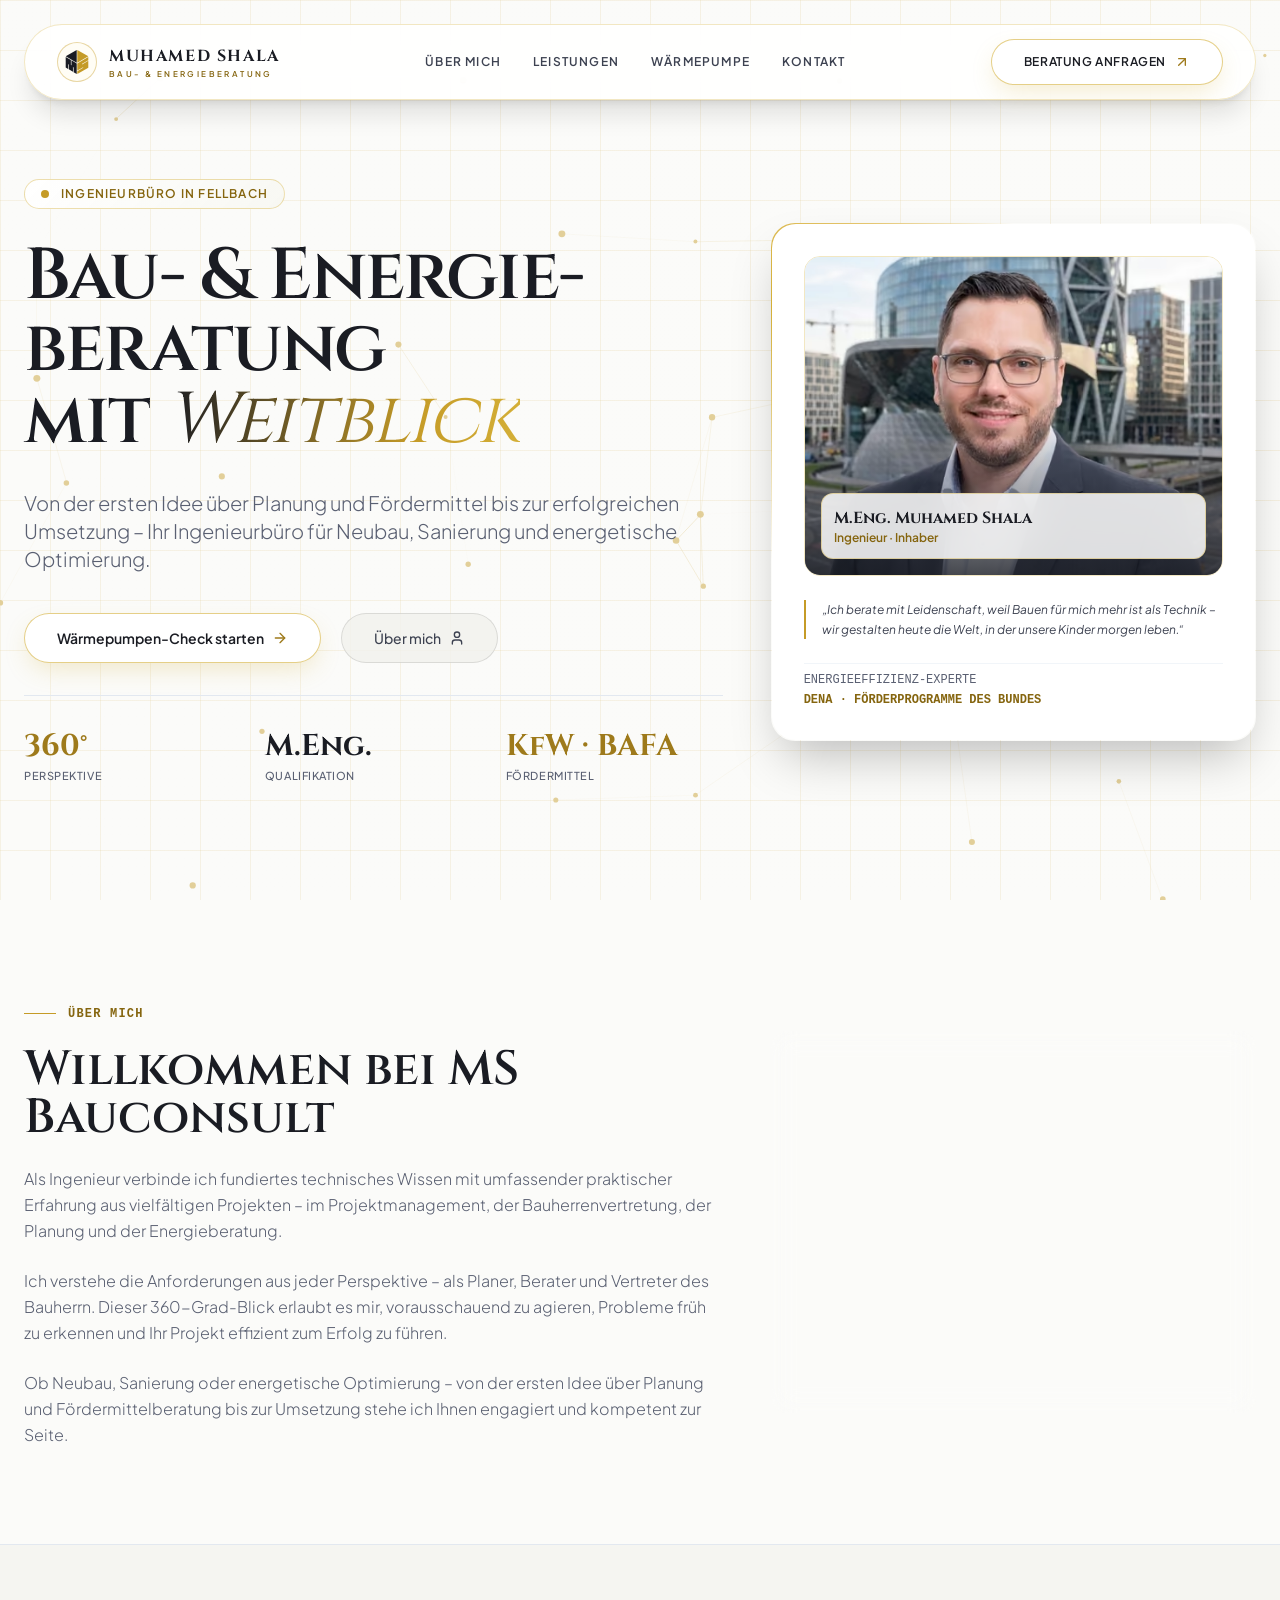
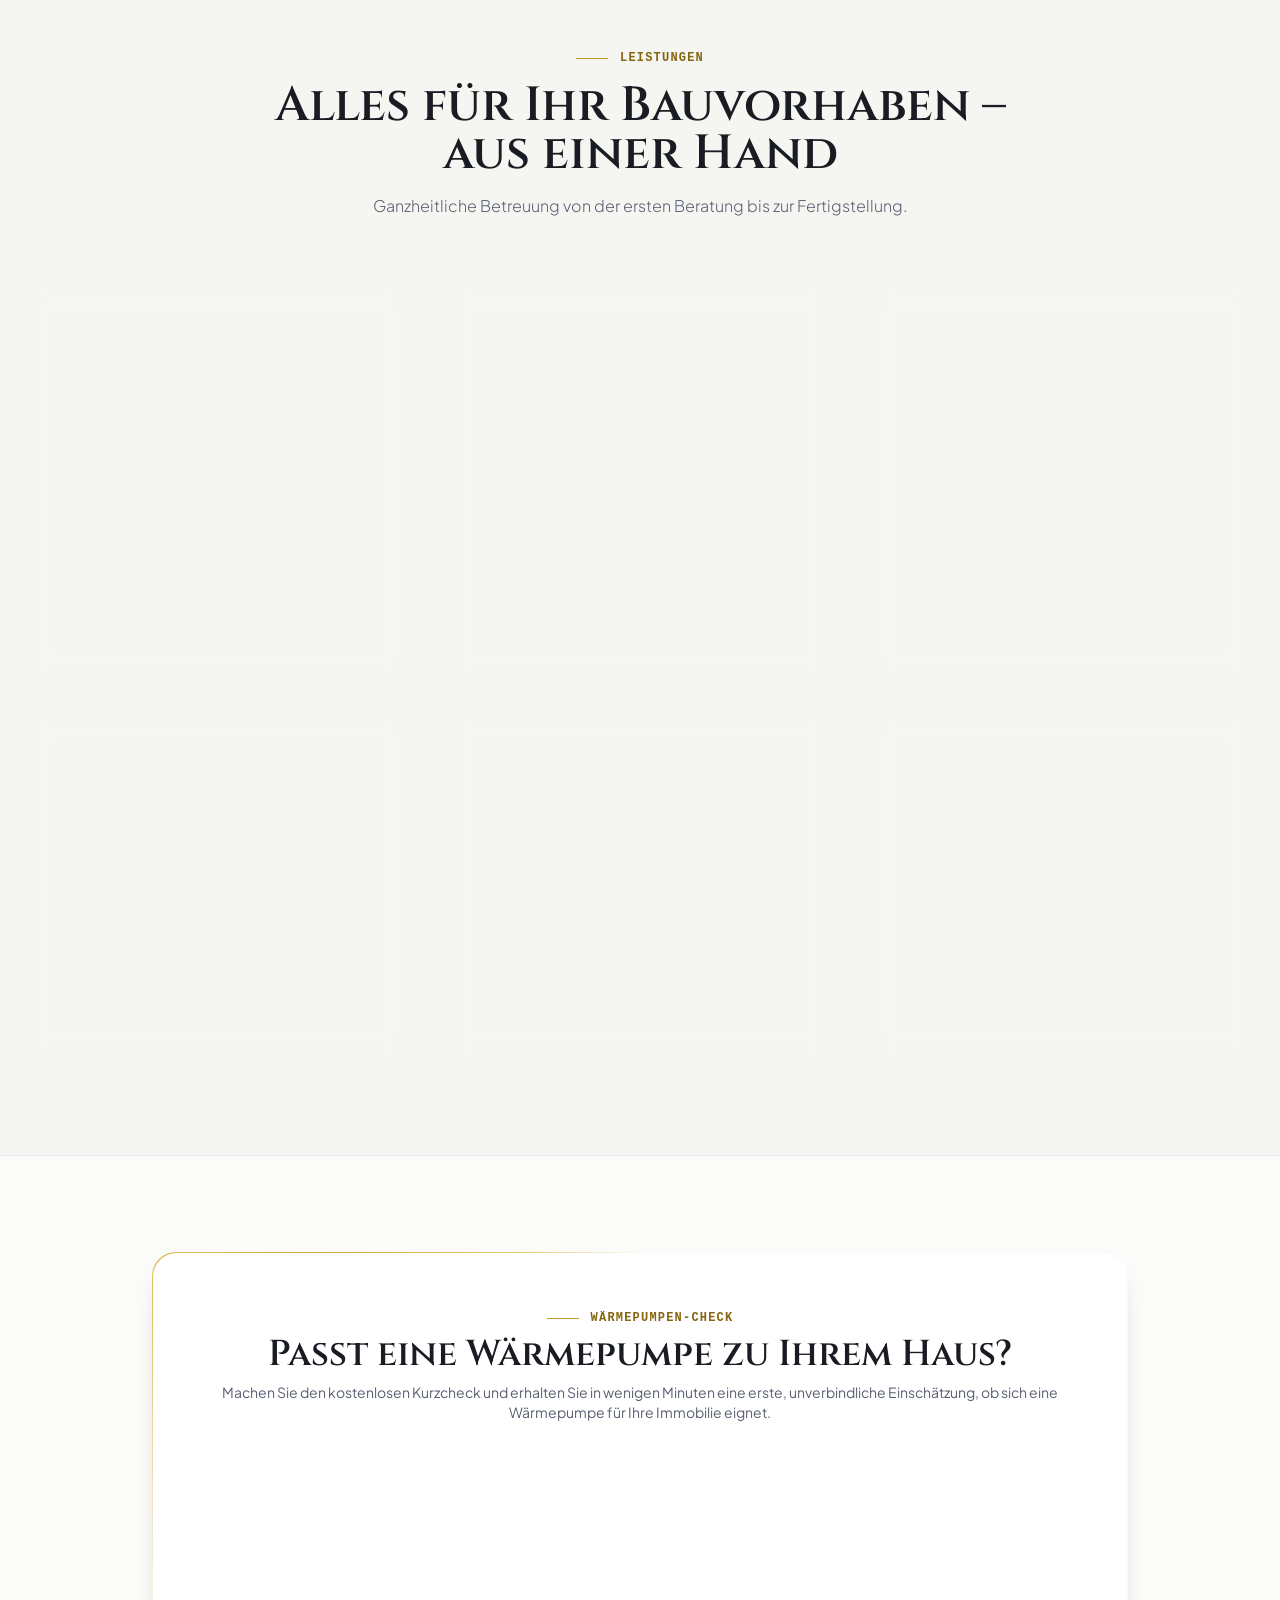
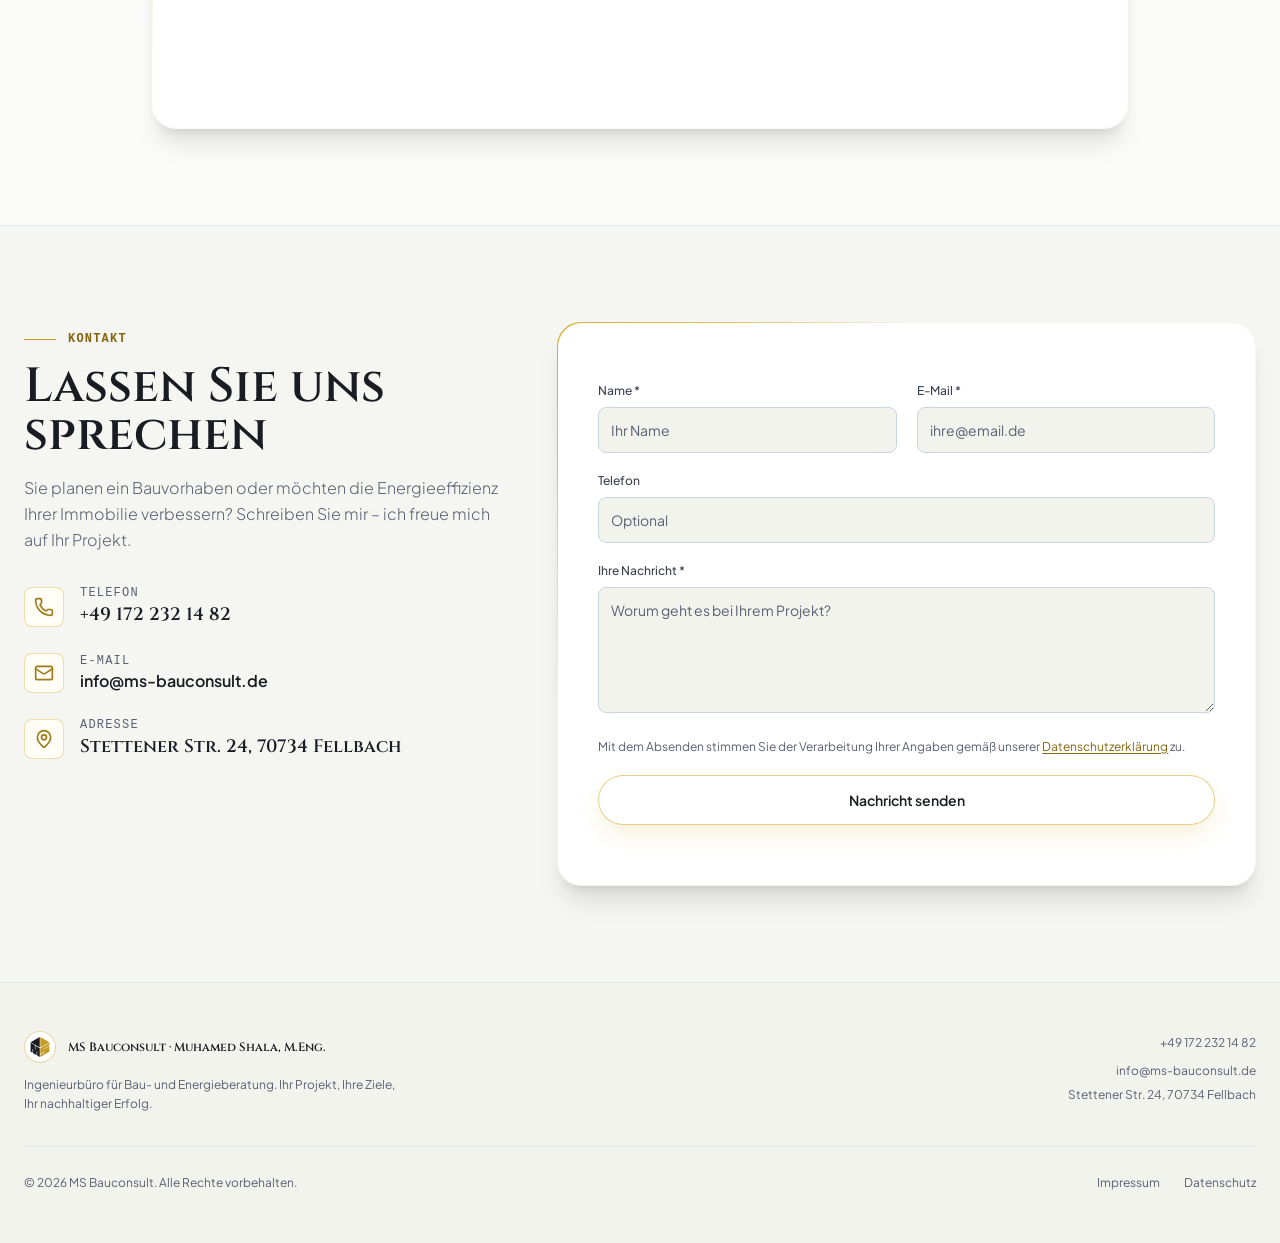
==== commit 2e477881: "feat: hero-only node network + blueprint grid background (replaces page particles), gold line instea" ====
--- a/index.html
+++ b/index.html
@@ -26,9 +26,9 @@
     <title>MS Bauconsult – Bau- &amp; Energieberatung in Fellbach</title>
     <link rel="preload" href="/assets/fonts/cinzel.woff2" as="font" type="font/woff2" crossorigin>
     <link rel="preload" href="/assets/fonts/pjs.woff2" as="font" type="font/woff2" crossorigin>
-    <link rel="stylesheet" href="/assets/css/main.css?v=a672b705">
+    <link rel="stylesheet" href="/assets/css/main.css?v=e2212c1a">
     <link rel="icon" href="/favicon.svg" type="image/svg+xml">
-    <script src="/assets/js/main.js?v=a92fff9e" defer></script>
+    <script src="/assets/js/main.js?v=1180f7fd" defer></script>
     <script type="application/ld+json">
     {
       "@context": "https://schema.org",
@@ -64,7 +64,6 @@
 
     <a href="#main" class="sr-only focus:not-sr-only focus:fixed focus:top-4 focus:left-4 focus:z-[60] focus:rounded-full focus:bg-white focus:px-5 focus:py-2 focus:text-sm focus:font-semibold focus:text-charcoal focus:border focus:border-gold-400">Zum Inhalt springen</a>
 
-    <canvas id="particles-canvas" aria-hidden="true"></canvas>
 
     <!-- FLOATING NAVIGATION -->
     <header>
@@ -135,6 +134,7 @@
             <div class="absolute inset-0 bg-gradient-to-r from-alabaster via-alabaster/90 to-alabaster/70"></div>
             <div class="absolute inset-0 bg-gradient-to-b from-alabaster/60 via-transparent to-alabaster"></div>
         </div>
+        <canvas id="hero-canvas" aria-hidden="true"></canvas>
 
         <div class="max-w-7xl mx-auto px-6 relative z-10 w-full">
             <div class="grid lg:grid-cols-12 gap-12 items-center">
@@ -234,7 +234,7 @@
         <div class="max-w-7xl mx-auto px-6">
             <div class="grid lg:grid-cols-12 gap-12 items-center">
                 <div class="lg:col-span-7 space-y-6">
-                    <span class="text-xs font-mono text-gold-700 uppercase tracking-widest font-semibold">// Über mich</span>
+                    <span class="inline-flex items-center gap-3 text-xs font-mono text-gold-700 uppercase tracking-widest font-semibold"><span class="w-8 h-px bg-gold-500" aria-hidden="true"></span>Über mich</span>
                     <h2 id="about-title" class="font-serif text-3xl md:text-5xl font-semibold text-charcoal">Willkommen bei MS Bauconsult</h2>
                     <p class="text-slate-600 font-light leading-relaxed">Als Ingenieur verbinde ich fundiertes technisches Wissen mit umfassender praktischer Erfahrung aus vielfältigen Projekten – im Projektmanagement, der Bauherrenvertretung, der Planung und der Energieberatung.</p>
                     <p class="text-slate-600 font-light leading-relaxed">Ich verstehe die Anforderungen aus jeder Perspektive – als Planer, Berater und Vertreter des Bauherrn. Dieser 360-Grad-Blick erlaubt es mir, vorausschauend zu agieren, Probleme früh zu erkennen und Ihr Projekt effizient zum Erfolg zu führen.</p>
@@ -278,7 +278,7 @@
         <div class="max-w-7xl mx-auto px-6">
 
             <div class="text-center max-w-3xl mx-auto space-y-4 mb-16">
-                <span class="text-xs font-mono text-gold-700 uppercase tracking-widest font-semibold">// Leistungen</span>
+                <span class="inline-flex items-center gap-3 text-xs font-mono text-gold-700 uppercase tracking-widest font-semibold"><span class="w-8 h-px bg-gold-500" aria-hidden="true"></span>Leistungen</span>
                 <h2 id="services-title" class="font-serif text-3xl md:text-5xl font-semibold text-charcoal">Alles für Ihr Bauvorhaben – aus einer Hand</h2>
                 <p class="text-slate-600 font-light">Ganzheitliche Betreuung von der ersten Beratung bis zur Fertigstellung.</p>
             </div>
@@ -351,7 +351,7 @@
                 <div class="border-beam-inner p-8 md:p-12 rounded-3xl bg-white space-y-8">
 
                     <div class="text-center space-y-2">
-                        <span class="text-xs font-mono text-gold-700 uppercase tracking-widest font-semibold">// Wärmepumpen-Check</span>
+                        <span class="inline-flex items-center gap-3 text-xs font-mono text-gold-700 uppercase tracking-widest font-semibold"><span class="w-8 h-px bg-gold-500" aria-hidden="true"></span>Wärmepumpen-Check</span>
                         <h2 id="wp-title" class="font-serif text-2xl md:text-4xl font-semibold text-charcoal">Passt eine Wärmepumpe zu Ihrem Haus?</h2>
                         <p class="text-slate-600 text-sm">Machen Sie den kostenlosen Kurzcheck und erhalten Sie in wenigen Minuten eine erste, unverbindliche Einschätzung, ob sich eine Wärmepumpe für Ihre Immobilie eignet.</p>
                     </div>
@@ -378,7 +378,7 @@
             <div class="grid lg:grid-cols-12 gap-12 items-start">
                 <div class="lg:col-span-5 space-y-8">
                     <div class="space-y-4">
-                        <span class="text-xs font-mono text-gold-700 uppercase tracking-widest font-semibold">// Kontakt</span>
+                        <span class="inline-flex items-center gap-3 text-xs font-mono text-gold-700 uppercase tracking-widest font-semibold"><span class="w-8 h-px bg-gold-500" aria-hidden="true"></span>Kontakt</span>
                         <h2 id="contact-title" class="font-serif text-3xl md:text-5xl font-semibold text-charcoal">Lassen Sie uns sprechen</h2>
                         <p class="text-slate-600 font-light leading-relaxed">Sie planen ein Bauvorhaben oder möchten die Energieeffizienz Ihrer Immobilie verbessern? Schreiben Sie mir – ich freue mich auf Ihr Projekt.</p>
                     </div>
--- a/assets/css/main.css
+++ b/assets/css/main.css
@@ -1 +1 @@
-*,:after,:before{--tw-border-spacing-x:0;--tw-border-spacing-y:0;--tw-translate-x:0;--tw-translate-y:0;--tw-rotate:0;--tw-skew-x:0;--tw-skew-y:0;--tw-scale-x:1;--tw-scale-y:1;--tw-pan-x: ;--tw-pan-y: ;--tw-pinch-zoom: ;--tw-scroll-snap-strictness:proximity;--tw-gradient-from-position: ;--tw-gradient-via-position: ;--tw-gradient-to-position: ;--tw-ordinal: ;--tw-slashed-zero: ;--tw-numeric-figure: ;--tw-numeric-spacing: ;--tw-numeric-fraction: ;--tw-ring-inset: ;--tw-ring-offset-width:0px;--tw-ring-offset-color:#fff;--tw-ring-color:rgba(59,130,246,.5);--tw-ring-offset-shadow:0 0 #0000;--tw-ring-shadow:0 0 #0000;--tw-shadow:0 0 #0000;--tw-shadow-colored:0 0 #0000;--tw-blur: ;--tw-brightness: ;--tw-contrast: ;--tw-grayscale: ;--tw-hue-rotate: ;--tw-invert: ;--tw-saturate: ;--tw-sepia: ;--tw-drop-shadow: ;--tw-backdrop-blur: ;--tw-backdrop-brightness: ;--tw-backdrop-contrast: ;--tw-backdrop-grayscale: ;--tw-backdrop-hue-rotate: ;--tw-backdrop-invert: ;--tw-backdrop-opacity: ;--tw-backdrop-saturate: ;--tw-backdrop-sepia: ;--tw-contain-size: ;--tw-contain-layout: ;--tw-contain-paint: ;--tw-contain-style: }::backdrop{--tw-border-spacing-x:0;--tw-border-spacing-y:0;--tw-translate-x:0;--tw-translate-y:0;--tw-rotate:0;--tw-skew-x:0;--tw-skew-y:0;--tw-scale-x:1;--tw-scale-y:1;--tw-pan-x: ;--tw-pan-y: ;--tw-pinch-zoom: ;--tw-scroll-snap-strictness:proximity;--tw-gradient-from-position: ;--tw-gradient-via-position: ;--tw-gradient-to-position: ;--tw-ordinal: ;--tw-slashed-zero: ;--tw-numeric-figure: ;--tw-numeric-spacing: ;--tw-numeric-fraction: ;--tw-ring-inset: ;--tw-ring-offset-width:0px;--tw-ring-offset-color:#fff;--tw-ring-color:rgba(59,130,246,.5);--tw-ring-offset-shadow:0 0 #0000;--tw-ring-shadow:0 0 #0000;--tw-shadow:0 0 #0000;--tw-shadow-colored:0 0 #0000;--tw-blur: ;--tw-brightness: ;--tw-contrast: ;--tw-grayscale: ;--tw-hue-rotate: ;--tw-invert: ;--tw-saturate: ;--tw-sepia: ;--tw-drop-shadow: ;--tw-backdrop-blur: ;--tw-backdrop-brightness: ;--tw-backdrop-contrast: ;--tw-backdrop-grayscale: ;--tw-backdrop-hue-rotate: ;--tw-backdrop-invert: ;--tw-backdrop-opacity: ;--tw-backdrop-saturate: ;--tw-backdrop-sepia: ;--tw-contain-size: ;--tw-contain-layout: ;--tw-contain-paint: ;--tw-contain-style: }/*! tailwindcss v3.4.17 | MIT License | https://tailwindcss.com*/*,:after,:before{border:0 solid #e5e7eb;box-sizing:border-box}:after,:before{--tw-content:""}:host,html{line-height:1.5;-webkit-text-size-adjust:100%;font-family:Plus Jakarta Sans,sans-serif;font-feature-settings:normal;font-variation-settings:normal;-moz-tab-size:4;-o-tab-size:4;tab-size:4;-webkit-tap-highlight-color:transparent}body{line-height:inherit;margin:0}hr{border-top-width:1px;color:inherit;height:0}abbr:where([title]){-webkit-text-decoration:underline dotted;text-decoration:underline dotted}h1,h2,h3,h4,h5,h6{font-size:inherit;font-weight:inherit}a{color:inherit;text-decoration:inherit}b,strong{font-weight:bolder}code,kbd,pre,samp{font-family:ui-monospace,SFMono-Regular,Menlo,Monaco,Consolas,Liberation Mono,Courier New,monospace;font-feature-settings:normal;font-size:1em;font-variation-settings:normal}small{font-size:80%}sub,sup{font-size:75%;line-height:0;position:relative;vertical-align:baseline}sub{bottom:-.25em}sup{top:-.5em}table{border-collapse:collapse;border-color:inherit;text-indent:0}button,input,optgroup,select,textarea{color:inherit;font-family:inherit;font-feature-settings:inherit;font-size:100%;font-variation-settings:inherit;font-weight:inherit;letter-spacing:inherit;line-height:inherit;margin:0;padding:0}button,select{text-transform:none}button,input:where([type=button]),input:where([type=reset]),input:where([type=submit]){-webkit-appearance:button;background-color:transparent;background-image:none}:-moz-focusring{outline:auto}:-moz-ui-invalid{box-shadow:none}progress{vertical-align:baseline}::-webkit-inner-spin-button,::-webkit-outer-spin-button{height:auto}[type=search]{-webkit-appearance:textfield;outline-offset:-2px}::-webkit-search-decoration{-webkit-appearance:none}::-webkit-file-upload-button{-webkit-appearance:button;font:inherit}summary{display:list-item}blockquote,dd,dl,figure,h1,h2,h3,h4,h5,h6,hr,p,pre{margin:0}fieldset{margin:0}fieldset,legend{padding:0}menu,ol,ul{list-style:none;margin:0;padding:0}dialog{padding:0}textarea{resize:vertical}input::-moz-placeholder,textarea::-moz-placeholder{color:#9ca3af;opacity:1}input::placeholder,textarea::placeholder{color:#9ca3af;opacity:1}[role=button],button{cursor:pointer}:disabled{cursor:default}audio,canvas,embed,iframe,img,object,svg,video{display:block;vertical-align:middle}img,video{height:auto;max-width:100%}[hidden]:where(:not([hidden=until-found])){display:none}@font-face{font-display:swap;font-family:Cinzel;font-style:normal;font-weight:400 900;src:url(../fonts/cinzel.woff2) format("woff2")}@font-face{font-display:swap;font-family:Plus Jakarta Sans;font-style:normal;font-weight:200 800;src:url(../fonts/pjs.woff2) format("woff2")}@font-face{font-display:swap;font-family:Plus Jakarta Sans;font-style:italic;font-weight:400;src:url(../fonts/pjs-italic.woff2) format("woff2")}.glass-light{backdrop-filter:blur(20px);-webkit-backdrop-filter:blur(20px);background:hsla(0,0%,100%,.85);border:1px solid rgba(212,175,55,.25)}.glass-card-light{-webkit-backdrop-filter:blur(12px);backdrop-filter:blur(12px);background:linear-gradient(135deg,hsla(0,0%,100%,.9),hsla(60,26%,96%,.95));border:1px solid rgba(212,175,55,.18);box-shadow:0 20px 40px -15px rgba(26,28,35,.05)}.shimmer-text-light{animation:shimmer 6s linear infinite;background:linear-gradient(90deg,#1a1c23,#c59b27 35%,#d4af37 50%,#c59b27 65%,#1a1c23);-webkit-background-clip:text;background-size:200% auto;color:transparent}@keyframes shimmer{0%{background-position:-200% 0}to{background-position:200% 0}}.border-beam-container{border-radius:inherit;overflow:hidden;position:relative}.border-beam-container:before{animation:rotate-beam 5s linear infinite;background:conic-gradient(from 0deg,transparent 0,transparent 70%,#d4af37 85%,#e5c671 92%,transparent 100%);content:"";inset:-2px;position:absolute;z-index:0}.border-beam-inner{background:#fff;border-radius:inherit;height:100%;position:relative;width:100%;z-index:1}@keyframes rotate-beam{0%{transform:rotate(0deg)}to{transform:rotate(1turn)}}.btn-primary{align-items:center;background:#fff;border:1px solid rgba(212,175,55,.6);border-radius:9999px;box-shadow:0 10px 25px -5px rgba(212,175,55,.25);color:#1a1c23;display:inline-flex;font-weight:600;justify-content:center;overflow:hidden;padding:.875rem 2rem;position:relative;transition:all .3s ease}.btn-primary:hover{border-color:#c59b27;box-shadow:0 15px 30px -5px rgba(212,175,55,.4);color:#85650f;transform:translateY(-2px)}.btn-secondary{align-items:center;background:hsla(60,17%,94%,.8);border:1px solid rgba(26,28,35,.12);border-radius:9999px;color:#3d4251;display:inline-flex;font-weight:500;justify-content:center;padding:.875rem 2rem;position:relative;transition:all .3s ease}.btn-secondary:hover{background:#fff;border-color:rgba(212,175,55,.5);color:#85650f}.architectural-grid-light{background-image:linear-gradient(90deg,rgba(212,175,55,.06) 1px,transparent 0),linear-gradient(180deg,rgba(212,175,55,.06) 1px,transparent 0);background-size:50px 50px}.architectural-grid-light.grid-drift{background-image:none}.architectural-grid-light.grid-drift:before{animation:grid-drift 6s linear infinite;background-image:linear-gradient(90deg,rgba(197,155,39,.16) 1px,transparent 0),linear-gradient(180deg,rgba(197,155,39,.16) 1px,transparent 0);background-size:50px 50px;content:"";inset:-50px 0 0 -50px;-webkit-mask-image:radial-gradient(ellipse 70% 80% at 72% 45%,#000 0,rgba(0,0,0,.55) 45%,transparent 85%);mask-image:radial-gradient(ellipse 70% 80% at 72% 45%,#000 0,rgba(0,0,0,.55) 45%,transparent 85%);pointer-events:none;position:absolute;will-change:transform;z-index:1}@keyframes grid-drift{to{transform:translate3d(50px,50px,0)}}#particles-canvas{height:100%;left:0;pointer-events:none;position:fixed;top:0;width:100%;z-index:0}.spotlight-card:hover{background:radial-gradient(600px circle at var(--x,50%) var(--y,50%),rgba(212,175,55,.12),hsla(0,0%,100%,.95) 40%)}.legal-dialog{background:#fff;border:0;box-shadow:-20px 0 40px -15px rgba(26,28,35,.25);color:#1a1c23;height:100dvh;margin:0 0 0 auto;max-height:none;max-width:100vw;overflow:hidden;padding:0;transform:translateX(100%);transition:transform .4s ease-out,overlay allow-discrete .4s,display allow-discrete .4s;width:min(42rem,100vw)}.legal-dialog[open]{transform:none}@starting-style{.legal-dialog[open]{transform:translateX(100%)}}.legal-dialog::backdrop{background:rgba(26,28,35,0);transition:background-color .4s,overlay allow-discrete .4s,display allow-discrete .4s}.legal-dialog[open]::backdrop{background:rgba(26,28,35,.45)}@starting-style{.legal-dialog[open]::backdrop{background:rgba(26,28,35,0)}}.legal-dialog__panel{height:100%;overflow-y:auto;overscroll-behavior:contain}html:has(dialog[open]){scrollbar-gutter:stable}body:has(dialog[open]){overflow:hidden}:focus-visible{outline:2px solid #85650f;outline-offset:3px}[tabindex="-1"]:focus{outline:none}.sr-only{height:1px;margin:-1px;overflow:hidden;padding:0;position:absolute;width:1px;clip:rect(0,0,0,0);border-width:0;white-space:nowrap}.fixed{position:fixed}.absolute{position:absolute}.relative{position:relative}.sticky{position:sticky}.inset-0{inset:0}.-left-\[9999px\]{left:-9999px}.bottom-4{bottom:1rem}.left-0{left:0}.left-4{left:1rem}.right-4{right:1rem}.top-0{top:0}.top-6{top:1.5rem}.z-0{z-index:0}.z-10{z-index:10}.z-50{z-index:50}.mx-auto{margin-left:auto;margin-right:auto}.mb-16{margin-bottom:4rem}.mb-2{margin-bottom:.5rem}.mb-3{margin-bottom:.75rem}.mb-6{margin-bottom:1.5rem}.ml-3{margin-left:.75rem}.mt-1{margin-top:.25rem}.mt-2{margin-top:.5rem}.mt-3{margin-top:.75rem}.block{display:block}.inline-block{display:inline-block}.flex{display:flex}.inline-flex{display:inline-flex}.grid{display:grid}.hidden{display:none}.h-10{height:2.5rem}.h-14{height:3.5rem}.h-2{height:.5rem}.h-4{height:1rem}.h-5{height:1.25rem}.h-6{height:1.5rem}.h-7{height:1.75rem}.h-72{height:18rem}.h-8{height:2rem}.h-auto{height:auto}.h-full{height:100%}.max-h-\[calc\(100dvh-8rem\)\]{max-height:calc(100dvh - 8rem)}.min-h-screen{min-height:100vh}.w-10{width:2.5rem}.w-14{width:3.5rem}.w-2{width:.5rem}.w-4{width:1rem}.w-48{width:12rem}.w-5{width:1.25rem}.w-6{width:1.5rem}.w-7{width:1.75rem}.w-8{width:2rem}.w-full{width:100%}.min-w-0{min-width:0}.max-w-2xl{max-width:42rem}.max-w-3xl{max-width:48rem}.max-w-5xl{max-width:64rem}.max-w-7xl{max-width:80rem}.max-w-md{max-width:28rem}.max-w-sm{max-width:24rem}.shrink-0{flex-shrink:0}.grow{flex-grow:1}@keyframes pulse{50%{opacity:.5}}.animate-pulse{animation:pulse 2s cubic-bezier(.4,0,.6,1) infinite}.scroll-mt-28{scroll-margin-top:7rem}.grid-cols-3{grid-template-columns:repeat(3,minmax(0,1fr))}.flex-col{flex-direction:column}.flex-wrap{flex-wrap:wrap}.items-start{align-items:flex-start}.items-center{align-items:center}.justify-center{justify-content:center}.justify-between{justify-content:space-between}.gap-1{gap:.25rem}.gap-12{gap:3rem}.gap-2{gap:.5rem}.gap-3{gap:.75rem}.gap-4{gap:1rem}.gap-5{gap:1.25rem}.gap-6{gap:1.5rem}.gap-8{gap:2rem}.gap-x-4{-moz-column-gap:1rem;column-gap:1rem}.gap-y-1{row-gap:.25rem}.space-y-2>:not([hidden])~:not([hidden]){--tw-space-y-reverse:0;margin-bottom:calc(.5rem*var(--tw-space-y-reverse));margin-top:calc(.5rem*(1 - var(--tw-space-y-reverse)))}.space-y-3>:not([hidden])~:not([hidden]){--tw-space-y-reverse:0;margin-bottom:calc(.75rem*var(--tw-space-y-reverse));margin-top:calc(.75rem*(1 - var(--tw-space-y-reverse)))}.space-y-4>:not([hidden])~:not([hidden]){--tw-space-y-reverse:0;margin-bottom:calc(1rem*var(--tw-space-y-reverse));margin-top:calc(1rem*(1 - var(--tw-space-y-reverse)))}.space-y-5>:not([hidden])~:not([hidden]){--tw-space-y-reverse:0;margin-bottom:calc(1.25rem*var(--tw-space-y-reverse));margin-top:calc(1.25rem*(1 - var(--tw-space-y-reverse)))}.space-y-6>:not([hidden])~:not([hidden]){--tw-space-y-reverse:0;margin-bottom:calc(1.5rem*var(--tw-space-y-reverse));margin-top:calc(1.5rem*(1 - var(--tw-space-y-reverse)))}.space-y-8>:not([hidden])~:not([hidden]){--tw-space-y-reverse:0;margin-bottom:calc(2rem*var(--tw-space-y-reverse));margin-top:calc(2rem*(1 - var(--tw-space-y-reverse)))}.overflow-hidden{overflow:hidden}.overflow-y-auto{overflow-y:auto}.overflow-x-hidden{overflow-x:hidden}.whitespace-nowrap{white-space:nowrap}.break-all{word-break:break-all}.rounded-2xl{border-radius:1rem}.rounded-3xl{border-radius:1.5rem}.rounded-full{border-radius:9999px}.rounded-lg{border-radius:.5rem}.rounded-xl{border-radius:.75rem}.border{border-width:1px}.border-b{border-bottom-width:1px}.border-l-2{border-left-width:2px}.border-t{border-top-width:1px}.border-gold-400\/30{border-color:rgba(212,175,55,.3)}.border-gold-400\/40{border-color:rgba(212,175,55,.4)}.border-gold-500{--tw-border-opacity:1;border-color:rgb(197 155 39/var(--tw-border-opacity,1))}.border-gold-500\/40{border-color:rgba(197,155,39,.4)}.border-slate-100{--tw-border-opacity:1;border-color:rgb(241 245 249/var(--tw-border-opacity,1))}.border-slate-200{--tw-border-opacity:1;border-color:rgb(226 232 240/var(--tw-border-opacity,1))}.border-slate-300{--tw-border-opacity:1;border-color:rgb(203 213 225/var(--tw-border-opacity,1))}.bg-alabaster{--tw-bg-opacity:1;background-color:rgb(251 251 249/var(--tw-bg-opacity,1))}.bg-gold-100{--tw-bg-opacity:1;background-color:rgb(255 253 245/var(--tw-bg-opacity,1))}.bg-gold-500{--tw-bg-opacity:1;background-color:rgb(197 155 39/var(--tw-bg-opacity,1))}.bg-pearl{--tw-bg-opacity:1;background-color:rgb(243 243 238/var(--tw-bg-opacity,1))}.bg-pearl\/60{background-color:hsla(60,17%,94%,.6)}.bg-white{--tw-bg-opacity:1;background-color:rgb(255 255 255/var(--tw-bg-opacity,1))}.bg-white\/95{background-color:hsla(0,0%,100%,.95)}.bg-gradient-to-b{background-image:linear-gradient(to bottom,var(--tw-gradient-stops))}.bg-gradient-to-r{background-image:linear-gradient(to right,var(--tw-gradient-stops))}.bg-gradient-to-t{background-image:linear-gradient(to top,var(--tw-gradient-stops))}.from-alabaster{--tw-gradient-from:#fbfbf9 var(--tw-gradient-from-position);--tw-gradient-to:hsla(60,20%,98%,0) var(--tw-gradient-to-position);--tw-gradient-stops:var(--tw-gradient-from),var(--tw-gradient-to)}.from-alabaster\/60{--tw-gradient-from:hsla(60,20%,98%,.6) var(--tw-gradient-from-position);--tw-gradient-to:hsla(60,20%,98%,0) var(--tw-gradient-to-position);--tw-gradient-stops:var(--tw-gradient-from),var(--tw-gradient-to)}.from-charcoal\/80{--tw-gradient-from:rgba(26,28,35,.8) var(--tw-gradient-from-position);--tw-gradient-to:rgba(26,28,35,0) var(--tw-gradient-to-position);--tw-gradient-stops:var(--tw-gradient-from),var(--tw-gradient-to)}.via-alabaster\/90{--tw-gradient-to:hsla(60,20%,98%,0) var(--tw-gradient-to-position);--tw-gradient-stops:var(--tw-gradient-from),hsla(60,20%,98%,.9) var(--tw-gradient-via-position),var(--tw-gradient-to)}.via-transparent{--tw-gradient-to:transparent var(--tw-gradient-to-position);--tw-gradient-stops:var(--tw-gradient-from),transparent var(--tw-gradient-via-position),var(--tw-gradient-to)}.to-alabaster{--tw-gradient-to:#fbfbf9 var(--tw-gradient-to-position)}.to-alabaster\/70{--tw-gradient-to:hsla(60,20%,98%,.7) var(--tw-gradient-to-position)}.to-transparent{--tw-gradient-to:transparent var(--tw-gradient-to-position)}.object-cover{-o-object-fit:cover;object-fit:cover}.object-\[40\%_10\%\]{-o-object-position:40% 10%;object-position:40% 10%}.object-center{-o-object-position:center;object-position:center}.p-3{padding:.75rem}.p-4{padding:1rem}.p-6{padding:1.5rem}.p-8{padding:2rem}.p-\[1px\]{padding:1px}.px-4{padding-left:1rem;padding-right:1rem}.px-6{padding-left:1.5rem;padding-right:1.5rem}.px-8{padding-left:2rem;padding-right:2rem}.py-1{padding-bottom:.25rem;padding-top:.25rem}.py-1\.5{padding-bottom:.375rem;padding-top:.375rem}.py-12{padding-bottom:3rem;padding-top:3rem}.py-24{padding-bottom:6rem;padding-top:6rem}.py-3{padding-bottom:.75rem;padding-top:.75rem}.py-3\.5{padding-bottom:.875rem;padding-top:.875rem}.py-4{padding-bottom:1rem;padding-top:1rem}.py-8{padding-bottom:2rem;padding-top:2rem}.pb-20{padding-bottom:5rem}.pl-4{padding-left:1rem}.pt-2{padding-top:.5rem}.pt-36{padding-top:9rem}.pt-4{padding-top:1rem}.pt-6{padding-top:1.5rem}.pt-8{padding-top:2rem}.text-center{text-align:center}.font-mono{font-family:ui-monospace,SFMono-Regular,Menlo,Monaco,Consolas,Liberation Mono,Courier New,monospace}.font-sans{font-family:Plus Jakarta Sans,sans-serif}.font-serif{font-family:Cinzel,serif}.text-2xl{font-size:1.5rem;line-height:2rem}.text-3xl{font-size:1.875rem;line-height:2.25rem}.text-4xl{font-size:2.25rem;line-height:2.5rem}.text-\[10px\]{font-size:10px}.text-\[8px\]{font-size:8px}.text-base{font-size:1rem;line-height:1.5rem}.text-lg{font-size:1.125rem;line-height:1.75rem}.text-sm{font-size:.875rem;line-height:1.25rem}.text-xl{font-size:1.25rem;line-height:1.75rem}.text-xs{font-size:.75rem;line-height:1rem}.font-bold{font-weight:700}.font-light{font-weight:300}.font-medium{font-weight:500}.font-normal{font-weight:400}.font-semibold{font-weight:600}.uppercase{text-transform:uppercase}.italic{font-style:italic}.not-italic{font-style:normal}.leading-\[1\.1\]{line-height:1.1}.leading-relaxed{line-height:1.625}.tracking-\[0\.3em\]{letter-spacing:.3em}.tracking-tight{letter-spacing:-.025em}.tracking-wide{letter-spacing:.025em}.tracking-wider{letter-spacing:.05em}.tracking-widest{letter-spacing:.1em}.text-charcoal{--tw-text-opacity:1;color:rgb(26 28 35/var(--tw-text-opacity,1))}.text-gold-600{--tw-text-opacity:1;color:rgb(158 122 27/var(--tw-text-opacity,1))}.text-gold-700{--tw-text-opacity:1;color:rgb(133 101 15/var(--tw-text-opacity,1))}.text-red-700{--tw-text-opacity:1;color:rgb(185 28 28/var(--tw-text-opacity,1))}.text-slate-600{--tw-text-opacity:1;color:rgb(90 96 114/var(--tw-text-opacity,1))}.text-slate-700{--tw-text-opacity:1;color:rgb(61 66 81/var(--tw-text-opacity,1))}.underline{text-decoration-line:underline}.underline-offset-2{text-underline-offset:2px}.opacity-15{opacity:.15}.mix-blend-multiply{mix-blend-mode:multiply}.shadow-2xl{--tw-shadow:0 25px 50px -12px rgba(0,0,0,.25);--tw-shadow-colored:0 25px 50px -12px var(--tw-shadow-color)}.shadow-2xl,.shadow-xl{box-shadow:var(--tw-ring-offset-shadow,0 0 #0000),var(--tw-ring-shadow,0 0 #0000),var(--tw-shadow)}.shadow-xl{--tw-shadow:0 20px 25px -5px rgba(0,0,0,.1),0 8px 10px -6px rgba(0,0,0,.1);--tw-shadow-colored:0 20px 25px -5px var(--tw-shadow-color),0 8px 10px -6px var(--tw-shadow-color)}.transition-all{transition-duration:.15s;transition-property:all;transition-timing-function:cubic-bezier(.4,0,.2,1)}.transition-colors{transition-duration:.15s;transition-property:color,background-color,border-color,text-decoration-color,fill,stroke;transition-timing-function:cubic-bezier(.4,0,.2,1)}.transition-transform{transition-duration:.15s;transition-property:transform;transition-timing-function:cubic-bezier(.4,0,.2,1)}.duration-300{transition-duration:.3s}.duration-700{transition-duration:.7s}@media (prefers-reduced-motion:reduce){.legal-dialog,.legal-dialog::backdrop{transition:none}.shimmer-text-light{animation:none;background-position:50% 0}.border-beam-container:before{animation:none}.btn-primary:hover{transform:none}.architectural-grid-light.grid-drift:before{animation:none}}#form-status[data-state]{border-radius:1rem;margin-top:.25rem;padding:.875rem 1rem}#form-status[data-state=success]{background:#fffdf5;border:1px solid rgba(212,175,55,.6);color:#1a1c23}#form-status[data-state=error]{background:#fff;border:1px solid #b91c1c;color:#7f1d1d}#form-status[data-state=busy]{background:#fff;border:1px solid rgba(26,28,35,.15);color:#3d4251}#contact-form [aria-invalid=true]{border-color:#b91c1c}#contact-form button[disabled]{cursor:progress;opacity:.7}#contact-form button[disabled]:hover{transform:none}#wp_check_script{color:#1a1c23}#wp_check_script .video-container img{border-color:#85650f!important}#wp_check_script .result-box button{margin-top:auto!important}#wp_check_script:focus{outline:none}.selection\:bg-gold-400 ::-moz-selection{--tw-bg-opacity:1;background-color:rgb(212 175 55/var(--tw-bg-opacity,1))}.selection\:bg-gold-400 ::selection{--tw-bg-opacity:1;background-color:rgb(212 175 55/var(--tw-bg-opacity,1))}.selection\:text-charcoal ::-moz-selection{--tw-text-opacity:1;color:rgb(26 28 35/var(--tw-text-opacity,1))}.selection\:text-charcoal ::selection{--tw-text-opacity:1;color:rgb(26 28 35/var(--tw-text-opacity,1))}.selection\:bg-gold-400::-moz-selection{--tw-bg-opacity:1;background-color:rgb(212 175 55/var(--tw-bg-opacity,1))}.selection\:bg-gold-400::selection{--tw-bg-opacity:1;background-color:rgb(212 175 55/var(--tw-bg-opacity,1))}.selection\:text-charcoal::-moz-selection{--tw-text-opacity:1;color:rgb(26 28 35/var(--tw-text-opacity,1))}.selection\:text-charcoal::selection{--tw-text-opacity:1;color:rgb(26 28 35/var(--tw-text-opacity,1))}.placeholder\:text-slate-600::-moz-placeholder{--tw-text-opacity:1;color:rgb(90 96 114/var(--tw-text-opacity,1))}.placeholder\:text-slate-600::placeholder{--tw-text-opacity:1;color:rgb(90 96 114/var(--tw-text-opacity,1))}.hover\:bg-gold-100\/60:hover{background-color:rgba(255,253,245,.6)}.hover\:text-charcoal:hover{--tw-text-opacity:1;color:rgb(26 28 35/var(--tw-text-opacity,1))}.hover\:text-gold-700:hover{--tw-text-opacity:1;color:rgb(133 101 15/var(--tw-text-opacity,1))}.focus\:not-sr-only:focus{height:auto;margin:0;overflow:visible;padding:0;position:static;width:auto;clip:auto;white-space:normal}.focus\:fixed:focus{position:fixed}.focus\:left-4:focus{left:1rem}.focus\:top-4:focus{top:1rem}.focus\:z-\[60\]:focus{z-index:60}.focus\:rounded-full:focus{border-radius:9999px}.focus\:border:focus{border-width:1px}.focus\:border-gold-400:focus{--tw-border-opacity:1;border-color:rgb(212 175 55/var(--tw-border-opacity,1))}.focus\:border-gold-500:focus{--tw-border-opacity:1;border-color:rgb(197 155 39/var(--tw-border-opacity,1))}.focus\:bg-white:focus{--tw-bg-opacity:1;background-color:rgb(255 255 255/var(--tw-bg-opacity,1))}.focus\:px-5:focus{padding-left:1.25rem;padding-right:1.25rem}.focus\:py-2:focus{padding-bottom:.5rem;padding-top:.5rem}.focus\:text-sm:focus{font-size:.875rem;line-height:1.25rem}.focus\:font-semibold:focus{font-weight:600}.focus\:text-charcoal:focus{--tw-text-opacity:1;color:rgb(26 28 35/var(--tw-text-opacity,1))}.focus\:outline-none:focus{outline:2px solid transparent;outline-offset:2px}.focus-visible\:outline-none:focus-visible{outline:2px solid transparent;outline-offset:2px}.focus-visible\:ring-2:focus-visible{--tw-ring-offset-shadow:var(--tw-ring-inset) 0 0 0 var(--tw-ring-offset-width) var(--tw-ring-offset-color);--tw-ring-shadow:var(--tw-ring-inset) 0 0 0 calc(2px + var(--tw-ring-offset-width)) var(--tw-ring-color);box-shadow:var(--tw-ring-offset-shadow),var(--tw-ring-shadow),var(--tw-shadow,0 0 #0000)}.focus-visible\:ring-gold-700:focus-visible{--tw-ring-opacity:1;--tw-ring-color:rgb(133 101 15/var(--tw-ring-opacity,1))}.group[aria-expanded=true] .group-aria-expanded\:block{display:block}.group[aria-expanded=true] .group-aria-expanded\:hidden{display:none}@media (prefers-reduced-motion:no-preference){.motion-safe\:scroll-smooth{scroll-behavior:smooth}.group:hover .motion-safe\:group-hover\:rotate-180{--tw-rotate:180deg}.group:hover .motion-safe\:group-hover\:rotate-180,.group:hover .motion-safe\:group-hover\:scale-105{transform:translate(var(--tw-translate-x),var(--tw-translate-y)) rotate(var(--tw-rotate)) skewX(var(--tw-skew-x)) skewY(var(--tw-skew-y)) scaleX(var(--tw-scale-x)) scaleY(var(--tw-scale-y))}.group:hover .motion-safe\:group-hover\:scale-105{--tw-scale-x:1.05;--tw-scale-y:1.05}}@media (prefers-reduced-motion:reduce){.motion-reduce\:animate-none{animation:none}}@media not all and (min-width:640px){.max-sm\:hidden{display:none}}@media (max-width:379px){.max-\[379px\]\:px-3{padding-left:.75rem;padding-right:.75rem}}@media (max-width:359px){.max-\[359px\]\:ml-2{margin-left:.5rem}.max-\[359px\]\:h-9{height:2.25rem}.max-\[359px\]\:w-9{width:2.25rem}.max-\[359px\]\:px-4{padding-left:1rem;padding-right:1rem}.max-\[359px\]\:tracking-wider{letter-spacing:.05em}}@media (min-width:640px){.sm\:block{display:block}.sm\:hidden{display:none}.sm\:grid-cols-2{grid-template-columns:repeat(2,minmax(0,1fr))}.sm\:gap-6{gap:1.5rem}.sm\:break-normal{overflow-wrap:normal;word-break:normal}.sm\:text-3xl{font-size:1.875rem;line-height:2.25rem}.sm\:text-6xl{font-size:3.75rem;line-height:1}.sm\:text-\[11px\]{font-size:11px}.sm\:tracking-wider{letter-spacing:.05em}}@media (min-width:768px){.md\:h-80{height:20rem}.md\:grid-cols-2{grid-template-columns:repeat(2,minmax(0,1fr))}.md\:grid-cols-3{grid-template-columns:repeat(3,minmax(0,1fr))}.md\:flex-row{flex-direction:row}.md\:items-end{align-items:flex-end}.md\:p-10{padding:2.5rem}.md\:p-12{padding:3rem}.md\:p-8{padding:2rem}.md\:px-10{padding-left:2.5rem;padding-right:2.5rem}.md\:text-2xl{font-size:1.5rem;line-height:2rem}.md\:text-4xl{font-size:2.25rem;line-height:2.5rem}.md\:text-5xl{font-size:3rem;line-height:1}.md\:text-lg{font-size:1.125rem;line-height:1.75rem}.md\:text-xl{font-size:1.25rem;line-height:1.75rem}}@media (min-width:1024px){.lg\:col-span-5{grid-column:span 5/span 5}.lg\:col-span-7{grid-column:span 7/span 7}.lg\:flex{display:flex}.lg\:hidden{display:none}.lg\:max-w-none{max-width:none}.lg\:grid-cols-12{grid-template-columns:repeat(12,minmax(0,1fr))}.lg\:text-7xl{font-size:4.5rem;line-height:1}}+*,:after,:before{--tw-border-spacing-x:0;--tw-border-spacing-y:0;--tw-translate-x:0;--tw-translate-y:0;--tw-rotate:0;--tw-skew-x:0;--tw-skew-y:0;--tw-scale-x:1;--tw-scale-y:1;--tw-pan-x: ;--tw-pan-y: ;--tw-pinch-zoom: ;--tw-scroll-snap-strictness:proximity;--tw-gradient-from-position: ;--tw-gradient-via-position: ;--tw-gradient-to-position: ;--tw-ordinal: ;--tw-slashed-zero: ;--tw-numeric-figure: ;--tw-numeric-spacing: ;--tw-numeric-fraction: ;--tw-ring-inset: ;--tw-ring-offset-width:0px;--tw-ring-offset-color:#fff;--tw-ring-color:rgba(59,130,246,.5);--tw-ring-offset-shadow:0 0 #0000;--tw-ring-shadow:0 0 #0000;--tw-shadow:0 0 #0000;--tw-shadow-colored:0 0 #0000;--tw-blur: ;--tw-brightness: ;--tw-contrast: ;--tw-grayscale: ;--tw-hue-rotate: ;--tw-invert: ;--tw-saturate: ;--tw-sepia: ;--tw-drop-shadow: ;--tw-backdrop-blur: ;--tw-backdrop-brightness: ;--tw-backdrop-contrast: ;--tw-backdrop-grayscale: ;--tw-backdrop-hue-rotate: ;--tw-backdrop-invert: ;--tw-backdrop-opacity: ;--tw-backdrop-saturate: ;--tw-backdrop-sepia: ;--tw-contain-size: ;--tw-contain-layout: ;--tw-contain-paint: ;--tw-contain-style: }::backdrop{--tw-border-spacing-x:0;--tw-border-spacing-y:0;--tw-translate-x:0;--tw-translate-y:0;--tw-rotate:0;--tw-skew-x:0;--tw-skew-y:0;--tw-scale-x:1;--tw-scale-y:1;--tw-pan-x: ;--tw-pan-y: ;--tw-pinch-zoom: ;--tw-scroll-snap-strictness:proximity;--tw-gradient-from-position: ;--tw-gradient-via-position: ;--tw-gradient-to-position: ;--tw-ordinal: ;--tw-slashed-zero: ;--tw-numeric-figure: ;--tw-numeric-spacing: ;--tw-numeric-fraction: ;--tw-ring-inset: ;--tw-ring-offset-width:0px;--tw-ring-offset-color:#fff;--tw-ring-color:rgba(59,130,246,.5);--tw-ring-offset-shadow:0 0 #0000;--tw-ring-shadow:0 0 #0000;--tw-shadow:0 0 #0000;--tw-shadow-colored:0 0 #0000;--tw-blur: ;--tw-brightness: ;--tw-contrast: ;--tw-grayscale: ;--tw-hue-rotate: ;--tw-invert: ;--tw-saturate: ;--tw-sepia: ;--tw-drop-shadow: ;--tw-backdrop-blur: ;--tw-backdrop-brightness: ;--tw-backdrop-contrast: ;--tw-backdrop-grayscale: ;--tw-backdrop-hue-rotate: ;--tw-backdrop-invert: ;--tw-backdrop-opacity: ;--tw-backdrop-saturate: ;--tw-backdrop-sepia: ;--tw-contain-size: ;--tw-contain-layout: ;--tw-contain-paint: ;--tw-contain-style: }/*! tailwindcss v3.4.17 | MIT License | https://tailwindcss.com*/*,:after,:before{border:0 solid #e5e7eb;box-sizing:border-box}:after,:before{--tw-content:""}:host,html{line-height:1.5;-webkit-text-size-adjust:100%;font-family:Plus Jakarta Sans,sans-serif;font-feature-settings:normal;font-variation-settings:normal;-moz-tab-size:4;-o-tab-size:4;tab-size:4;-webkit-tap-highlight-color:transparent}body{line-height:inherit;margin:0}hr{border-top-width:1px;color:inherit;height:0}abbr:where([title]){-webkit-text-decoration:underline dotted;text-decoration:underline dotted}h1,h2,h3,h4,h5,h6{font-size:inherit;font-weight:inherit}a{color:inherit;text-decoration:inherit}b,strong{font-weight:bolder}code,kbd,pre,samp{font-family:ui-monospace,SFMono-Regular,Menlo,Monaco,Consolas,Liberation Mono,Courier New,monospace;font-feature-settings:normal;font-size:1em;font-variation-settings:normal}small{font-size:80%}sub,sup{font-size:75%;line-height:0;position:relative;vertical-align:baseline}sub{bottom:-.25em}sup{top:-.5em}table{border-collapse:collapse;border-color:inherit;text-indent:0}button,input,optgroup,select,textarea{color:inherit;font-family:inherit;font-feature-settings:inherit;font-size:100%;font-variation-settings:inherit;font-weight:inherit;letter-spacing:inherit;line-height:inherit;margin:0;padding:0}button,select{text-transform:none}button,input:where([type=button]),input:where([type=reset]),input:where([type=submit]){-webkit-appearance:button;background-color:transparent;background-image:none}:-moz-focusring{outline:auto}:-moz-ui-invalid{box-shadow:none}progress{vertical-align:baseline}::-webkit-inner-spin-button,::-webkit-outer-spin-button{height:auto}[type=search]{-webkit-appearance:textfield;outline-offset:-2px}::-webkit-search-decoration{-webkit-appearance:none}::-webkit-file-upload-button{-webkit-appearance:button;font:inherit}summary{display:list-item}blockquote,dd,dl,figure,h1,h2,h3,h4,h5,h6,hr,p,pre{margin:0}fieldset{margin:0}fieldset,legend{padding:0}menu,ol,ul{list-style:none;margin:0;padding:0}dialog{padding:0}textarea{resize:vertical}input::-moz-placeholder,textarea::-moz-placeholder{color:#9ca3af;opacity:1}input::placeholder,textarea::placeholder{color:#9ca3af;opacity:1}[role=button],button{cursor:pointer}:disabled{cursor:default}audio,canvas,embed,iframe,img,object,svg,video{display:block;vertical-align:middle}img,video{height:auto;max-width:100%}[hidden]:where(:not([hidden=until-found])){display:none}@font-face{font-display:swap;font-family:Cinzel;font-style:normal;font-weight:400 900;src:url(../fonts/cinzel.woff2) format("woff2")}@font-face{font-display:swap;font-family:Plus Jakarta Sans;font-style:normal;font-weight:200 800;src:url(../fonts/pjs.woff2) format("woff2")}@font-face{font-display:swap;font-family:Plus Jakarta Sans;font-style:italic;font-weight:400;src:url(../fonts/pjs-italic.woff2) format("woff2")}.glass-light{backdrop-filter:blur(20px);-webkit-backdrop-filter:blur(20px);background:hsla(0,0%,100%,.85);border:1px solid rgba(212,175,55,.25)}.glass-card-light{-webkit-backdrop-filter:blur(12px);backdrop-filter:blur(12px);background:linear-gradient(135deg,hsla(0,0%,100%,.9),hsla(60,26%,96%,.95));border:1px solid rgba(212,175,55,.18);box-shadow:0 20px 40px -15px rgba(26,28,35,.05)}.shimmer-text-light{animation:shimmer 6s linear infinite;background:linear-gradient(90deg,#1a1c23,#c59b27 35%,#d4af37 50%,#c59b27 65%,#1a1c23);-webkit-background-clip:text;background-size:200% auto;color:transparent}@keyframes shimmer{0%{background-position:-200% 0}to{background-position:200% 0}}.border-beam-container{border-radius:inherit;overflow:hidden;position:relative}.border-beam-container:before{animation:rotate-beam 5s linear infinite;background:conic-gradient(from 0deg,transparent 0,transparent 70%,#d4af37 85%,#e5c671 92%,transparent 100%);content:"";inset:-2px;position:absolute;z-index:0}.border-beam-inner{background:#fff;border-radius:inherit;height:100%;position:relative;width:100%;z-index:1}@keyframes rotate-beam{0%{transform:rotate(0deg)}to{transform:rotate(1turn)}}.btn-primary{align-items:center;background:#fff;border:1px solid rgba(212,175,55,.6);border-radius:9999px;box-shadow:0 10px 25px -5px rgba(212,175,55,.25);color:#1a1c23;display:inline-flex;font-weight:600;justify-content:center;overflow:hidden;padding:.875rem 2rem;position:relative;transition:all .3s ease}.btn-primary:hover{border-color:#c59b27;box-shadow:0 15px 30px -5px rgba(212,175,55,.4);color:#85650f;transform:translateY(-2px)}.btn-secondary{align-items:center;background:hsla(60,17%,94%,.8);border:1px solid rgba(26,28,35,.12);border-radius:9999px;color:#3d4251;display:inline-flex;font-weight:500;justify-content:center;padding:.875rem 2rem;position:relative;transition:all .3s ease}.btn-secondary:hover{background:#fff;border-color:rgba(212,175,55,.5);color:#85650f}.architectural-grid-light{background-image:linear-gradient(90deg,rgba(212,175,55,.06) 1px,transparent 0),linear-gradient(180deg,rgba(212,175,55,.06) 1px,transparent 0);background-size:50px 50px}#hero-canvas{background-image:linear-gradient(90deg,rgba(197,155,39,.22) 1px,transparent 0),linear-gradient(180deg,rgba(197,155,39,.22) 1px,transparent 0);background-size:50px 50px;height:100%;inset:0;opacity:.45;pointer-events:none;position:absolute;width:100%;z-index:1}.spotlight-card:hover{background:radial-gradient(600px circle at var(--x,50%) var(--y,50%),rgba(212,175,55,.12),hsla(0,0%,100%,.95) 40%)}.legal-dialog{background:#fff;border:0;box-shadow:-20px 0 40px -15px rgba(26,28,35,.25);color:#1a1c23;height:100dvh;margin:0 0 0 auto;max-height:none;max-width:100vw;overflow:hidden;padding:0;transform:translateX(100%);transition:transform .4s ease-out,overlay allow-discrete .4s,display allow-discrete .4s;width:min(42rem,100vw)}.legal-dialog[open]{transform:none}@starting-style{.legal-dialog[open]{transform:translateX(100%)}}.legal-dialog::backdrop{background:rgba(26,28,35,0);transition:background-color .4s,overlay allow-discrete .4s,display allow-discrete .4s}.legal-dialog[open]::backdrop{background:rgba(26,28,35,.45)}@starting-style{.legal-dialog[open]::backdrop{background:rgba(26,28,35,0)}}.legal-dialog__panel{height:100%;overflow-y:auto;overscroll-behavior:contain}html:has(dialog[open]){scrollbar-gutter:stable}body:has(dialog[open]){overflow:hidden}:focus-visible{outline:2px solid #85650f;outline-offset:3px}[tabindex="-1"]:focus{outline:none}.sr-only{height:1px;margin:-1px;overflow:hidden;padding:0;position:absolute;width:1px;clip:rect(0,0,0,0);border-width:0;white-space:nowrap}.fixed{position:fixed}.absolute{position:absolute}.relative{position:relative}.sticky{position:sticky}.inset-0{inset:0}.-left-\[9999px\]{left:-9999px}.bottom-4{bottom:1rem}.left-0{left:0}.left-4{left:1rem}.right-4{right:1rem}.top-0{top:0}.top-6{top:1.5rem}.z-0{z-index:0}.z-10{z-index:10}.z-50{z-index:50}.mx-auto{margin-left:auto;margin-right:auto}.mb-16{margin-bottom:4rem}.mb-2{margin-bottom:.5rem}.mb-3{margin-bottom:.75rem}.mb-6{margin-bottom:1.5rem}.ml-3{margin-left:.75rem}.mt-1{margin-top:.25rem}.mt-2{margin-top:.5rem}.mt-3{margin-top:.75rem}.block{display:block}.inline-block{display:inline-block}.flex{display:flex}.inline-flex{display:inline-flex}.grid{display:grid}.hidden{display:none}.h-10{height:2.5rem}.h-14{height:3.5rem}.h-2{height:.5rem}.h-4{height:1rem}.h-5{height:1.25rem}.h-6{height:1.5rem}.h-7{height:1.75rem}.h-72{height:18rem}.h-8{height:2rem}.h-auto{height:auto}.h-full{height:100%}.h-px{height:1px}.max-h-\[calc\(100dvh-8rem\)\]{max-height:calc(100dvh - 8rem)}.min-h-screen{min-height:100vh}.w-10{width:2.5rem}.w-14{width:3.5rem}.w-2{width:.5rem}.w-4{width:1rem}.w-48{width:12rem}.w-5{width:1.25rem}.w-6{width:1.5rem}.w-7{width:1.75rem}.w-8{width:2rem}.w-full{width:100%}.min-w-0{min-width:0}.max-w-2xl{max-width:42rem}.max-w-3xl{max-width:48rem}.max-w-5xl{max-width:64rem}.max-w-7xl{max-width:80rem}.max-w-md{max-width:28rem}.max-w-sm{max-width:24rem}.shrink-0{flex-shrink:0}.grow{flex-grow:1}@keyframes pulse{50%{opacity:.5}}.animate-pulse{animation:pulse 2s cubic-bezier(.4,0,.6,1) infinite}.scroll-mt-28{scroll-margin-top:7rem}.grid-cols-3{grid-template-columns:repeat(3,minmax(0,1fr))}.flex-col{flex-direction:column}.flex-wrap{flex-wrap:wrap}.items-start{align-items:flex-start}.items-center{align-items:center}.justify-center{justify-content:center}.justify-between{justify-content:space-between}.gap-1{gap:.25rem}.gap-12{gap:3rem}.gap-2{gap:.5rem}.gap-3{gap:.75rem}.gap-4{gap:1rem}.gap-5{gap:1.25rem}.gap-6{gap:1.5rem}.gap-8{gap:2rem}.gap-x-4{-moz-column-gap:1rem;column-gap:1rem}.gap-y-1{row-gap:.25rem}.space-y-2>:not([hidden])~:not([hidden]){--tw-space-y-reverse:0;margin-bottom:calc(.5rem*var(--tw-space-y-reverse));margin-top:calc(.5rem*(1 - var(--tw-space-y-reverse)))}.space-y-3>:not([hidden])~:not([hidden]){--tw-space-y-reverse:0;margin-bottom:calc(.75rem*var(--tw-space-y-reverse));margin-top:calc(.75rem*(1 - var(--tw-space-y-reverse)))}.space-y-4>:not([hidden])~:not([hidden]){--tw-space-y-reverse:0;margin-bottom:calc(1rem*var(--tw-space-y-reverse));margin-top:calc(1rem*(1 - var(--tw-space-y-reverse)))}.space-y-5>:not([hidden])~:not([hidden]){--tw-space-y-reverse:0;margin-bottom:calc(1.25rem*var(--tw-space-y-reverse));margin-top:calc(1.25rem*(1 - var(--tw-space-y-reverse)))}.space-y-6>:not([hidden])~:not([hidden]){--tw-space-y-reverse:0;margin-bottom:calc(1.5rem*var(--tw-space-y-reverse));margin-top:calc(1.5rem*(1 - var(--tw-space-y-reverse)))}.space-y-8>:not([hidden])~:not([hidden]){--tw-space-y-reverse:0;margin-bottom:calc(2rem*var(--tw-space-y-reverse));margin-top:calc(2rem*(1 - var(--tw-space-y-reverse)))}.overflow-hidden{overflow:hidden}.overflow-y-auto{overflow-y:auto}.overflow-x-hidden{overflow-x:hidden}.whitespace-nowrap{white-space:nowrap}.break-all{word-break:break-all}.rounded-2xl{border-radius:1rem}.rounded-3xl{border-radius:1.5rem}.rounded-full{border-radius:9999px}.rounded-lg{border-radius:.5rem}.rounded-xl{border-radius:.75rem}.border{border-width:1px}.border-b{border-bottom-width:1px}.border-l-2{border-left-width:2px}.border-t{border-top-width:1px}.border-gold-400\/30{border-color:rgba(212,175,55,.3)}.border-gold-400\/40{border-color:rgba(212,175,55,.4)}.border-gold-500{--tw-border-opacity:1;border-color:rgb(197 155 39/var(--tw-border-opacity,1))}.border-gold-500\/40{border-color:rgba(197,155,39,.4)}.border-slate-100{--tw-border-opacity:1;border-color:rgb(241 245 249/var(--tw-border-opacity,1))}.border-slate-200{--tw-border-opacity:1;border-color:rgb(226 232 240/var(--tw-border-opacity,1))}.border-slate-300{--tw-border-opacity:1;border-color:rgb(203 213 225/var(--tw-border-opacity,1))}.bg-alabaster{--tw-bg-opacity:1;background-color:rgb(251 251 249/var(--tw-bg-opacity,1))}.bg-gold-100{--tw-bg-opacity:1;background-color:rgb(255 253 245/var(--tw-bg-opacity,1))}.bg-gold-500{--tw-bg-opacity:1;background-color:rgb(197 155 39/var(--tw-bg-opacity,1))}.bg-pearl{--tw-bg-opacity:1;background-color:rgb(243 243 238/var(--tw-bg-opacity,1))}.bg-pearl\/60{background-color:hsla(60,17%,94%,.6)}.bg-white{--tw-bg-opacity:1;background-color:rgb(255 255 255/var(--tw-bg-opacity,1))}.bg-white\/95{background-color:hsla(0,0%,100%,.95)}.bg-gradient-to-b{background-image:linear-gradient(to bottom,var(--tw-gradient-stops))}.bg-gradient-to-r{background-image:linear-gradient(to right,var(--tw-gradient-stops))}.bg-gradient-to-t{background-image:linear-gradient(to top,var(--tw-gradient-stops))}.from-alabaster{--tw-gradient-from:#fbfbf9 var(--tw-gradient-from-position);--tw-gradient-to:hsla(60,20%,98%,0) var(--tw-gradient-to-position);--tw-gradient-stops:var(--tw-gradient-from),var(--tw-gradient-to)}.from-alabaster\/60{--tw-gradient-from:hsla(60,20%,98%,.6) var(--tw-gradient-from-position);--tw-gradient-to:hsla(60,20%,98%,0) var(--tw-gradient-to-position);--tw-gradient-stops:var(--tw-gradient-from),var(--tw-gradient-to)}.from-charcoal\/80{--tw-gradient-from:rgba(26,28,35,.8) var(--tw-gradient-from-position);--tw-gradient-to:rgba(26,28,35,0) var(--tw-gradient-to-position);--tw-gradient-stops:var(--tw-gradient-from),var(--tw-gradient-to)}.via-alabaster\/90{--tw-gradient-to:hsla(60,20%,98%,0) var(--tw-gradient-to-position);--tw-gradient-stops:var(--tw-gradient-from),hsla(60,20%,98%,.9) var(--tw-gradient-via-position),var(--tw-gradient-to)}.via-transparent{--tw-gradient-to:transparent var(--tw-gradient-to-position);--tw-gradient-stops:var(--tw-gradient-from),transparent var(--tw-gradient-via-position),var(--tw-gradient-to)}.to-alabaster{--tw-gradient-to:#fbfbf9 var(--tw-gradient-to-position)}.to-alabaster\/70{--tw-gradient-to:hsla(60,20%,98%,.7) var(--tw-gradient-to-position)}.to-transparent{--tw-gradient-to:transparent var(--tw-gradient-to-position)}.object-cover{-o-object-fit:cover;object-fit:cover}.object-\[40\%_10\%\]{-o-object-position:40% 10%;object-position:40% 10%}.object-center{-o-object-position:center;object-position:center}.p-3{padding:.75rem}.p-4{padding:1rem}.p-6{padding:1.5rem}.p-8{padding:2rem}.p-\[1px\]{padding:1px}.px-4{padding-left:1rem;padding-right:1rem}.px-6{padding-left:1.5rem;padding-right:1.5rem}.px-8{padding-left:2rem;padding-right:2rem}.py-1{padding-bottom:.25rem;padding-top:.25rem}.py-1\.5{padding-bottom:.375rem;padding-top:.375rem}.py-12{padding-bottom:3rem;padding-top:3rem}.py-24{padding-bottom:6rem;padding-top:6rem}.py-3{padding-bottom:.75rem;padding-top:.75rem}.py-3\.5{padding-bottom:.875rem;padding-top:.875rem}.py-4{padding-bottom:1rem;padding-top:1rem}.py-8{padding-bottom:2rem;padding-top:2rem}.pb-20{padding-bottom:5rem}.pl-4{padding-left:1rem}.pt-2{padding-top:.5rem}.pt-36{padding-top:9rem}.pt-4{padding-top:1rem}.pt-6{padding-top:1.5rem}.pt-8{padding-top:2rem}.text-center{text-align:center}.font-mono{font-family:ui-monospace,SFMono-Regular,Menlo,Monaco,Consolas,Liberation Mono,Courier New,monospace}.font-sans{font-family:Plus Jakarta Sans,sans-serif}.font-serif{font-family:Cinzel,serif}.text-2xl{font-size:1.5rem;line-height:2rem}.text-3xl{font-size:1.875rem;line-height:2.25rem}.text-4xl{font-size:2.25rem;line-height:2.5rem}.text-\[10px\]{font-size:10px}.text-\[8px\]{font-size:8px}.text-base{font-size:1rem;line-height:1.5rem}.text-lg{font-size:1.125rem;line-height:1.75rem}.text-sm{font-size:.875rem;line-height:1.25rem}.text-xl{font-size:1.25rem;line-height:1.75rem}.text-xs{font-size:.75rem;line-height:1rem}.font-bold{font-weight:700}.font-light{font-weight:300}.font-medium{font-weight:500}.font-normal{font-weight:400}.font-semibold{font-weight:600}.uppercase{text-transform:uppercase}.italic{font-style:italic}.not-italic{font-style:normal}.leading-\[1\.1\]{line-height:1.1}.leading-relaxed{line-height:1.625}.tracking-\[0\.3em\]{letter-spacing:.3em}.tracking-tight{letter-spacing:-.025em}.tracking-wide{letter-spacing:.025em}.tracking-wider{letter-spacing:.05em}.tracking-widest{letter-spacing:.1em}.text-charcoal{--tw-text-opacity:1;color:rgb(26 28 35/var(--tw-text-opacity,1))}.text-gold-600{--tw-text-opacity:1;color:rgb(158 122 27/var(--tw-text-opacity,1))}.text-gold-700{--tw-text-opacity:1;color:rgb(133 101 15/var(--tw-text-opacity,1))}.text-red-700{--tw-text-opacity:1;color:rgb(185 28 28/var(--tw-text-opacity,1))}.text-slate-600{--tw-text-opacity:1;color:rgb(90 96 114/var(--tw-text-opacity,1))}.text-slate-700{--tw-text-opacity:1;color:rgb(61 66 81/var(--tw-text-opacity,1))}.underline{text-decoration-line:underline}.underline-offset-2{text-underline-offset:2px}.opacity-15{opacity:.15}.mix-blend-multiply{mix-blend-mode:multiply}.shadow-2xl{--tw-shadow:0 25px 50px -12px rgba(0,0,0,.25);--tw-shadow-colored:0 25px 50px -12px var(--tw-shadow-color)}.shadow-2xl,.shadow-xl{box-shadow:var(--tw-ring-offset-shadow,0 0 #0000),var(--tw-ring-shadow,0 0 #0000),var(--tw-shadow)}.shadow-xl{--tw-shadow:0 20px 25px -5px rgba(0,0,0,.1),0 8px 10px -6px rgba(0,0,0,.1);--tw-shadow-colored:0 20px 25px -5px var(--tw-shadow-color),0 8px 10px -6px var(--tw-shadow-color)}.transition-all{transition-duration:.15s;transition-property:all;transition-timing-function:cubic-bezier(.4,0,.2,1)}.transition-colors{transition-duration:.15s;transition-property:color,background-color,border-color,text-decoration-color,fill,stroke;transition-timing-function:cubic-bezier(.4,0,.2,1)}.transition-transform{transition-duration:.15s;transition-property:transform;transition-timing-function:cubic-bezier(.4,0,.2,1)}.duration-300{transition-duration:.3s}.duration-700{transition-duration:.7s}@media (prefers-reduced-motion:reduce){.legal-dialog,.legal-dialog::backdrop{transition:none}.shimmer-text-light{animation:none;background-position:50% 0}.border-beam-container:before{animation:none}.btn-primary:hover{transform:none}}#form-status[data-state]{border-radius:1rem;margin-top:.25rem;padding:.875rem 1rem}#form-status[data-state=success]{background:#fffdf5;border:1px solid rgba(212,175,55,.6);color:#1a1c23}#form-status[data-state=error]{background:#fff;border:1px solid #b91c1c;color:#7f1d1d}#form-status[data-state=busy]{background:#fff;border:1px solid rgba(26,28,35,.15);color:#3d4251}#contact-form [aria-invalid=true]{border-color:#b91c1c}#contact-form button[disabled]{cursor:progress;opacity:.7}#contact-form button[disabled]:hover{transform:none}#wp_check_script{color:#1a1c23}#wp_check_script .video-container img{border-color:#85650f!important}#wp_check_script .result-box button{margin-top:auto!important}#wp_check_script:focus{outline:none}.selection\:bg-gold-400 ::-moz-selection{--tw-bg-opacity:1;background-color:rgb(212 175 55/var(--tw-bg-opacity,1))}.selection\:bg-gold-400 ::selection{--tw-bg-opacity:1;background-color:rgb(212 175 55/var(--tw-bg-opacity,1))}.selection\:text-charcoal ::-moz-selection{--tw-text-opacity:1;color:rgb(26 28 35/var(--tw-text-opacity,1))}.selection\:text-charcoal ::selection{--tw-text-opacity:1;color:rgb(26 28 35/var(--tw-text-opacity,1))}.selection\:bg-gold-400::-moz-selection{--tw-bg-opacity:1;background-color:rgb(212 175 55/var(--tw-bg-opacity,1))}.selection\:bg-gold-400::selection{--tw-bg-opacity:1;background-color:rgb(212 175 55/var(--tw-bg-opacity,1))}.selection\:text-charcoal::-moz-selection{--tw-text-opacity:1;color:rgb(26 28 35/var(--tw-text-opacity,1))}.selection\:text-charcoal::selection{--tw-text-opacity:1;color:rgb(26 28 35/var(--tw-text-opacity,1))}.placeholder\:text-slate-600::-moz-placeholder{--tw-text-opacity:1;color:rgb(90 96 114/var(--tw-text-opacity,1))}.placeholder\:text-slate-600::placeholder{--tw-text-opacity:1;color:rgb(90 96 114/var(--tw-text-opacity,1))}.hover\:bg-gold-100\/60:hover{background-color:rgba(255,253,245,.6)}.hover\:text-charcoal:hover{--tw-text-opacity:1;color:rgb(26 28 35/var(--tw-text-opacity,1))}.hover\:text-gold-700:hover{--tw-text-opacity:1;color:rgb(133 101 15/var(--tw-text-opacity,1))}.focus\:not-sr-only:focus{height:auto;margin:0;overflow:visible;padding:0;position:static;width:auto;clip:auto;white-space:normal}.focus\:fixed:focus{position:fixed}.focus\:left-4:focus{left:1rem}.focus\:top-4:focus{top:1rem}.focus\:z-\[60\]:focus{z-index:60}.focus\:rounded-full:focus{border-radius:9999px}.focus\:border:focus{border-width:1px}.focus\:border-gold-400:focus{--tw-border-opacity:1;border-color:rgb(212 175 55/var(--tw-border-opacity,1))}.focus\:border-gold-500:focus{--tw-border-opacity:1;border-color:rgb(197 155 39/var(--tw-border-opacity,1))}.focus\:bg-white:focus{--tw-bg-opacity:1;background-color:rgb(255 255 255/var(--tw-bg-opacity,1))}.focus\:px-5:focus{padding-left:1.25rem;padding-right:1.25rem}.focus\:py-2:focus{padding-bottom:.5rem;padding-top:.5rem}.focus\:text-sm:focus{font-size:.875rem;line-height:1.25rem}.focus\:font-semibold:focus{font-weight:600}.focus\:text-charcoal:focus{--tw-text-opacity:1;color:rgb(26 28 35/var(--tw-text-opacity,1))}.focus\:outline-none:focus{outline:2px solid transparent;outline-offset:2px}.focus-visible\:outline-none:focus-visible{outline:2px solid transparent;outline-offset:2px}.focus-visible\:ring-2:focus-visible{--tw-ring-offset-shadow:var(--tw-ring-inset) 0 0 0 var(--tw-ring-offset-width) var(--tw-ring-offset-color);--tw-ring-shadow:var(--tw-ring-inset) 0 0 0 calc(2px + var(--tw-ring-offset-width)) var(--tw-ring-color);box-shadow:var(--tw-ring-offset-shadow),var(--tw-ring-shadow),var(--tw-shadow,0 0 #0000)}.focus-visible\:ring-gold-700:focus-visible{--tw-ring-opacity:1;--tw-ring-color:rgb(133 101 15/var(--tw-ring-opacity,1))}.group[aria-expanded=true] .group-aria-expanded\:block{display:block}.group[aria-expanded=true] .group-aria-expanded\:hidden{display:none}@media (prefers-reduced-motion:no-preference){.motion-safe\:scroll-smooth{scroll-behavior:smooth}.group:hover .motion-safe\:group-hover\:rotate-180{--tw-rotate:180deg}.group:hover .motion-safe\:group-hover\:rotate-180,.group:hover .motion-safe\:group-hover\:scale-105{transform:translate(var(--tw-translate-x),var(--tw-translate-y)) rotate(var(--tw-rotate)) skewX(var(--tw-skew-x)) skewY(var(--tw-skew-y)) scaleX(var(--tw-scale-x)) scaleY(var(--tw-scale-y))}.group:hover .motion-safe\:group-hover\:scale-105{--tw-scale-x:1.05;--tw-scale-y:1.05}}@media (prefers-reduced-motion:reduce){.motion-reduce\:animate-none{animation:none}}@media not all and (min-width:640px){.max-sm\:hidden{display:none}}@media (max-width:379px){.max-\[379px\]\:px-3{padding-left:.75rem;padding-right:.75rem}}@media (max-width:359px){.max-\[359px\]\:ml-2{margin-left:.5rem}.max-\[359px\]\:h-9{height:2.25rem}.max-\[359px\]\:w-9{width:2.25rem}.max-\[359px\]\:px-4{padding-left:1rem;padding-right:1rem}.max-\[359px\]\:tracking-wider{letter-spacing:.05em}}@media (min-width:640px){.sm\:block{display:block}.sm\:hidden{display:none}.sm\:grid-cols-2{grid-template-columns:repeat(2,minmax(0,1fr))}.sm\:gap-6{gap:1.5rem}.sm\:break-normal{overflow-wrap:normal;word-break:normal}.sm\:text-3xl{font-size:1.875rem;line-height:2.25rem}.sm\:text-6xl{font-size:3.75rem;line-height:1}.sm\:text-\[11px\]{font-size:11px}.sm\:tracking-wider{letter-spacing:.05em}}@media (min-width:768px){.md\:h-80{height:20rem}.md\:grid-cols-2{grid-template-columns:repeat(2,minmax(0,1fr))}.md\:grid-cols-3{grid-template-columns:repeat(3,minmax(0,1fr))}.md\:flex-row{flex-direction:row}.md\:items-end{align-items:flex-end}.md\:p-10{padding:2.5rem}.md\:p-12{padding:3rem}.md\:p-8{padding:2rem}.md\:px-10{padding-left:2.5rem;padding-right:2.5rem}.md\:text-2xl{font-size:1.5rem;line-height:2rem}.md\:text-4xl{font-size:2.25rem;line-height:2.5rem}.md\:text-5xl{font-size:3rem;line-height:1}.md\:text-lg{font-size:1.125rem;line-height:1.75rem}.md\:text-xl{font-size:1.25rem;line-height:1.75rem}}@media (min-width:1024px){.lg\:col-span-5{grid-column:span 5/span 5}.lg\:col-span-7{grid-column:span 7/span 7}.lg\:flex{display:flex}.lg\:hidden{display:none}.lg\:max-w-none{max-width:none}.lg\:grid-cols-12{grid-template-columns:repeat(12,minmax(0,1fr))}.lg\:text-7xl{font-size:4.5rem;line-height:1}}
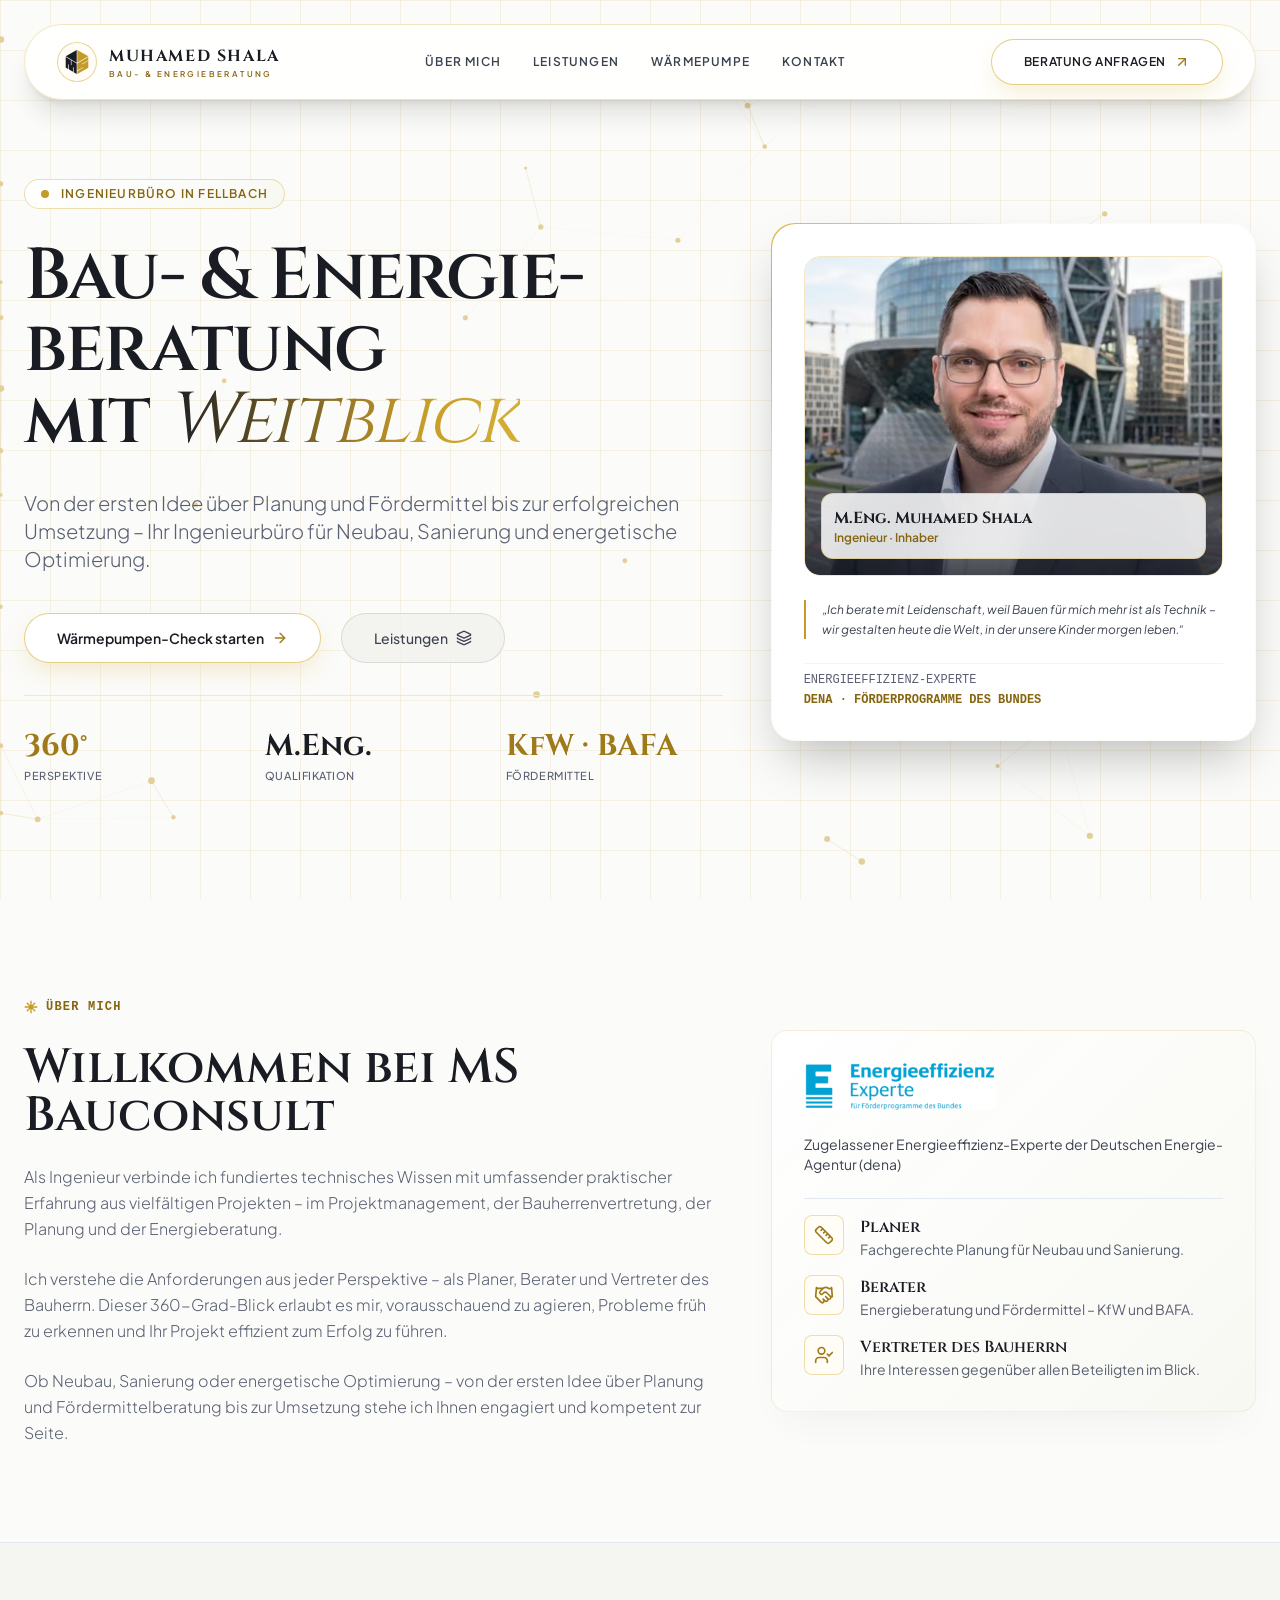
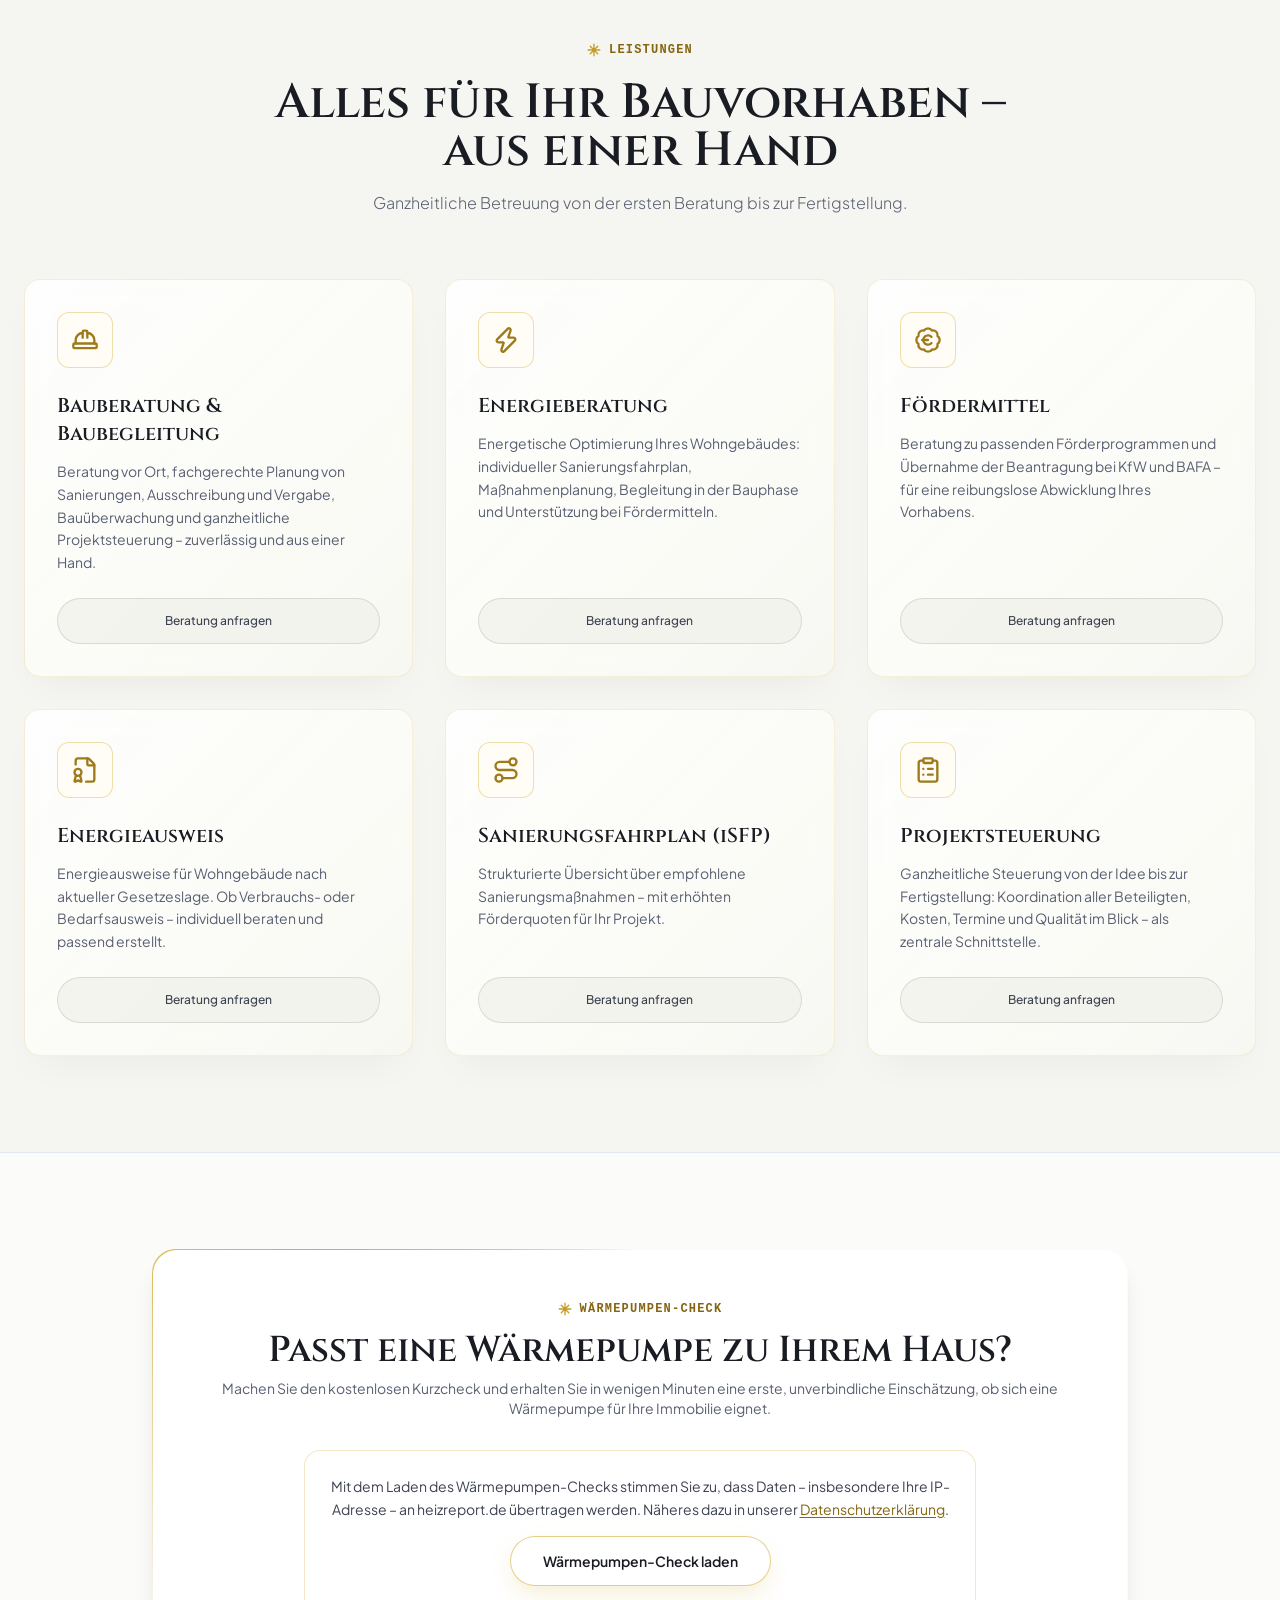
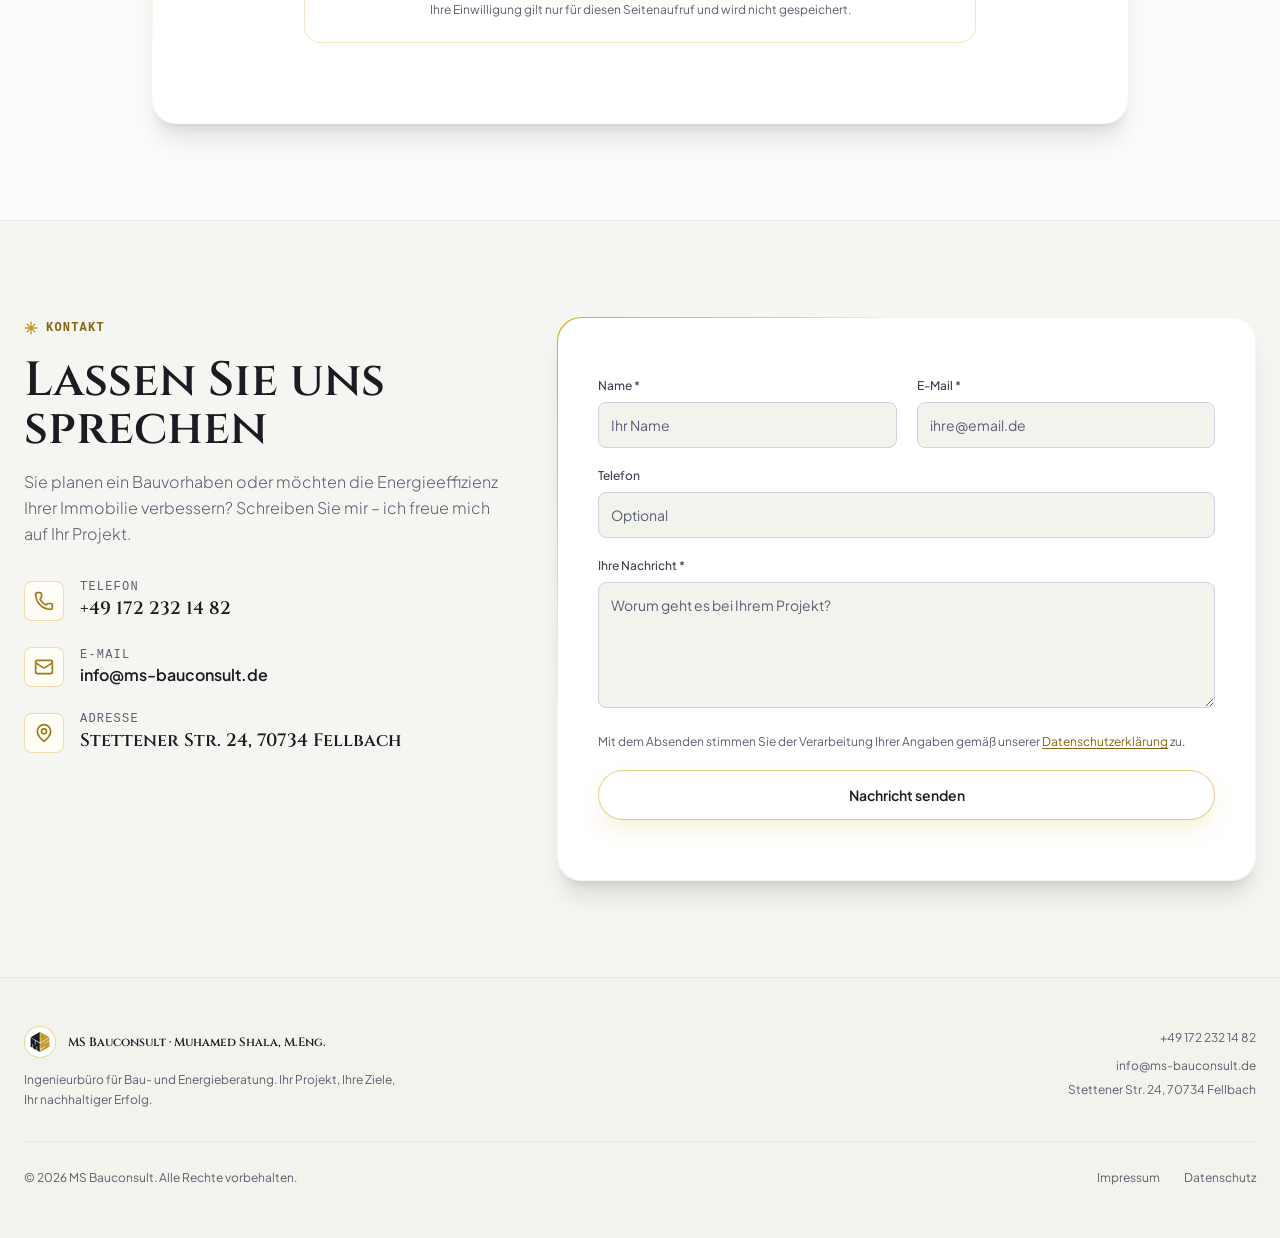
==== commit aefa7303: "feat: calmer hero network, hero button to Leistungen, star section markers, tighter mobile spacing C" ====
--- a/index.html
+++ b/index.html
@@ -26,9 +26,9 @@
     <title>MS Bauconsult – Bau- &amp; Energieberatung in Fellbach</title>
     <link rel="preload" href="/assets/fonts/cinzel.woff2" as="font" type="font/woff2" crossorigin>
     <link rel="preload" href="/assets/fonts/pjs.woff2" as="font" type="font/woff2" crossorigin>
-    <link rel="stylesheet" href="/assets/css/main.css?v=e2212c1a">
+    <link rel="stylesheet" href="/assets/css/main.css?v=c795ae6f">
     <link rel="icon" href="/favicon.svg" type="image/svg+xml">
-    <script src="/assets/js/main.js?v=1180f7fd" defer></script>
+    <script src="/assets/js/main.js?v=7376f52c" defer></script>
     <script type="application/ld+json">
     {
       "@context": "https://schema.org",
@@ -124,7 +124,7 @@
     <main id="main" tabindex="-1" class="focus:outline-none">
 
     <!-- HERO SECTION -->
-    <section id="top" class="relative min-h-screen flex items-center pt-36 pb-20 architectural-grid-light overflow-hidden">
+    <section id="top" class="relative min-h-screen flex items-center pt-36 pb-12 sm:pb-20 architectural-grid-light overflow-hidden">
         
         <!-- Hero-Hintergrund -->
         <div class="absolute inset-0 z-0">
@@ -164,10 +164,10 @@
                             </span>
                         </a>
 
-                        <a href="#about" class="btn-secondary text-sm">
+                        <a href="#services" class="btn-secondary text-sm">
                             <span class="flex items-center gap-2">
-                                <span>Über mich</span>
-                                <svg xmlns="http://www.w3.org/2000/svg" width="24" height="24" viewBox="0 0 24 24" fill="none" stroke="currentColor" stroke-width="2" stroke-linecap="round" stroke-linejoin="round" aria-hidden="true" class="lucide lucide-user w-4 h-4 text-slate-700"><path d="M19 21v-2a4 4 0 0 0-4-4H9a4 4 0 0 0-4 4v2"/><circle cx="12" cy="7" r="4"/></svg>
+                                <span>Leistungen</span>
+                                <svg xmlns="http://www.w3.org/2000/svg" width="24" height="24" viewBox="0 0 24 24" fill="none" stroke="currentColor" stroke-width="2" stroke-linecap="round" stroke-linejoin="round" aria-hidden="true" class="lucide lucide-layers w-4 h-4 text-slate-700"><path d="M12.83 2.18a2 2 0 0 0-1.66 0L2.6 6.08a1 1 0 0 0 0 1.83l8.58 3.91a2 2 0 0 0 1.66 0l8.58-3.9a1 1 0 0 0 0-1.83z"/><path d="M2 12a1 1 0 0 0 .58.91l8.6 3.91a2 2 0 0 0 1.65 0l8.58-3.9A1 1 0 0 0 22 12"/><path d="M2 17a1 1 0 0 0 .58.91l8.6 3.91a2 2 0 0 0 1.65 0l8.58-3.9A1 1 0 0 0 22 17"/></svg>
                             </span>
                         </a>
                     </div>
@@ -230,11 +230,11 @@
     </section>
 
     <!-- ÜBER MICH -->
-    <section id="about" class="py-24 relative z-10 scroll-mt-28" aria-labelledby="about-title">
+    <section id="about" class="py-16 sm:py-24 relative z-10 scroll-mt-28" aria-labelledby="about-title">
         <div class="max-w-7xl mx-auto px-6">
             <div class="grid lg:grid-cols-12 gap-12 items-center">
                 <div class="lg:col-span-7 space-y-6">
-                    <span class="inline-flex items-center gap-3 text-xs font-mono text-gold-700 uppercase tracking-widest font-semibold"><span class="w-8 h-px bg-gold-500" aria-hidden="true"></span>Über mich</span>
+                    <span class="inline-flex items-center gap-2 text-xs font-mono text-gold-700 uppercase tracking-widest font-semibold"><svg viewBox="0 0 24 24" class="w-3.5 h-3.5 text-gold-500" fill="none" stroke="currentColor" stroke-width="2.25" stroke-linecap="round" aria-hidden="true"><path d="M12 2v20M2 12h20M5.6 5.6l12.8 12.8M18.4 5.6 5.6 18.4"/></svg>Über mich</span>
                     <h2 id="about-title" class="font-serif text-3xl md:text-5xl font-semibold text-charcoal">Willkommen bei MS Bauconsult</h2>
                     <p class="text-slate-600 font-light leading-relaxed">Als Ingenieur verbinde ich fundiertes technisches Wissen mit umfassender praktischer Erfahrung aus vielfältigen Projekten – im Projektmanagement, der Bauherrenvertretung, der Planung und der Energieberatung.</p>
                     <p class="text-slate-600 font-light leading-relaxed">Ich verstehe die Anforderungen aus jeder Perspektive – als Planer, Berater und Vertreter des Bauherrn. Dieser 360-Grad-Blick erlaubt es mir, vorausschauend zu agieren, Probleme früh zu erkennen und Ihr Projekt effizient zum Erfolg zu führen.</p>
@@ -274,11 +274,11 @@
     </section>
 
     <!-- LEISTUNGEN -->
-    <section id="services" class="py-24 relative z-10 scroll-mt-28 bg-pearl/60 border-t border-b border-slate-200" aria-labelledby="services-title">
+    <section id="services" class="py-16 sm:py-24 relative z-10 scroll-mt-28 bg-pearl/60 border-t border-b border-slate-200" aria-labelledby="services-title">
         <div class="max-w-7xl mx-auto px-6">
 
             <div class="text-center max-w-3xl mx-auto space-y-4 mb-16">
-                <span class="inline-flex items-center gap-3 text-xs font-mono text-gold-700 uppercase tracking-widest font-semibold"><span class="w-8 h-px bg-gold-500" aria-hidden="true"></span>Leistungen</span>
+                <span class="inline-flex items-center gap-2 text-xs font-mono text-gold-700 uppercase tracking-widest font-semibold"><svg viewBox="0 0 24 24" class="w-3.5 h-3.5 text-gold-500" fill="none" stroke="currentColor" stroke-width="2.25" stroke-linecap="round" aria-hidden="true"><path d="M12 2v20M2 12h20M5.6 5.6l12.8 12.8M18.4 5.6 5.6 18.4"/></svg>Leistungen</span>
                 <h2 id="services-title" class="font-serif text-3xl md:text-5xl font-semibold text-charcoal">Alles für Ihr Bauvorhaben – aus einer Hand</h2>
                 <p class="text-slate-600 font-light">Ganzheitliche Betreuung von der ersten Beratung bis zur Fertigstellung.</p>
             </div>
@@ -345,13 +345,13 @@
     </section>
 
     <!-- WÄRMEPUMPEN-CHECK -->
-    <section id="waermepumpe" class="py-24 relative z-10 scroll-mt-28" aria-labelledby="wp-title">
+    <section id="waermepumpe" class="py-16 sm:py-24 relative z-10 scroll-mt-28" aria-labelledby="wp-title">
         <div class="max-w-5xl mx-auto px-6">
             <div class="border-beam-container rounded-3xl p-[1px] shadow-xl">
                 <div class="border-beam-inner p-8 md:p-12 rounded-3xl bg-white space-y-8">
 
                     <div class="text-center space-y-2">
-                        <span class="inline-flex items-center gap-3 text-xs font-mono text-gold-700 uppercase tracking-widest font-semibold"><span class="w-8 h-px bg-gold-500" aria-hidden="true"></span>Wärmepumpen-Check</span>
+                        <span class="inline-flex items-center gap-2 text-xs font-mono text-gold-700 uppercase tracking-widest font-semibold"><svg viewBox="0 0 24 24" class="w-3.5 h-3.5 text-gold-500" fill="none" stroke="currentColor" stroke-width="2.25" stroke-linecap="round" aria-hidden="true"><path d="M12 2v20M2 12h20M5.6 5.6l12.8 12.8M18.4 5.6 5.6 18.4"/></svg>Wärmepumpen-Check</span>
                         <h2 id="wp-title" class="font-serif text-2xl md:text-4xl font-semibold text-charcoal">Passt eine Wärmepumpe zu Ihrem Haus?</h2>
                         <p class="text-slate-600 text-sm">Machen Sie den kostenlosen Kurzcheck und erhalten Sie in wenigen Minuten eine erste, unverbindliche Einschätzung, ob sich eine Wärmepumpe für Ihre Immobilie eignet.</p>
                     </div>
@@ -373,12 +373,12 @@
     </section>
 
     <!-- KONTAKT -->
-    <section id="contact" class="py-24 relative z-10 scroll-mt-28 bg-pearl/60 border-t border-slate-200" aria-labelledby="contact-title">
+    <section id="contact" class="py-16 sm:py-24 relative z-10 scroll-mt-28 bg-pearl/60 border-t border-slate-200" aria-labelledby="contact-title">
         <div class="max-w-7xl mx-auto px-6">
             <div class="grid lg:grid-cols-12 gap-12 items-start">
                 <div class="lg:col-span-5 space-y-8">
                     <div class="space-y-4">
-                        <span class="inline-flex items-center gap-3 text-xs font-mono text-gold-700 uppercase tracking-widest font-semibold"><span class="w-8 h-px bg-gold-500" aria-hidden="true"></span>Kontakt</span>
+                        <span class="inline-flex items-center gap-2 text-xs font-mono text-gold-700 uppercase tracking-widest font-semibold"><svg viewBox="0 0 24 24" class="w-3.5 h-3.5 text-gold-500" fill="none" stroke="currentColor" stroke-width="2.25" stroke-linecap="round" aria-hidden="true"><path d="M12 2v20M2 12h20M5.6 5.6l12.8 12.8M18.4 5.6 5.6 18.4"/></svg>Kontakt</span>
                         <h2 id="contact-title" class="font-serif text-3xl md:text-5xl font-semibold text-charcoal">Lassen Sie uns sprechen</h2>
                         <p class="text-slate-600 font-light leading-relaxed">Sie planen ein Bauvorhaben oder möchten die Energieeffizienz Ihrer Immobilie verbessern? Schreiben Sie mir – ich freue mich auf Ihr Projekt.</p>
                     </div>
--- a/assets/css/main.css
+++ b/assets/css/main.css
@@ -1 +1 @@
-*,:after,:before{--tw-border-spacing-x:0;--tw-border-spacing-y:0;--tw-translate-x:0;--tw-translate-y:0;--tw-rotate:0;--tw-skew-x:0;--tw-skew-y:0;--tw-scale-x:1;--tw-scale-y:1;--tw-pan-x: ;--tw-pan-y: ;--tw-pinch-zoom: ;--tw-scroll-snap-strictness:proximity;--tw-gradient-from-position: ;--tw-gradient-via-position: ;--tw-gradient-to-position: ;--tw-ordinal: ;--tw-slashed-zero: ;--tw-numeric-figure: ;--tw-numeric-spacing: ;--tw-numeric-fraction: ;--tw-ring-inset: ;--tw-ring-offset-width:0px;--tw-ring-offset-color:#fff;--tw-ring-color:rgba(59,130,246,.5);--tw-ring-offset-shadow:0 0 #0000;--tw-ring-shadow:0 0 #0000;--tw-shadow:0 0 #0000;--tw-shadow-colored:0 0 #0000;--tw-blur: ;--tw-brightness: ;--tw-contrast: ;--tw-grayscale: ;--tw-hue-rotate: ;--tw-invert: ;--tw-saturate: ;--tw-sepia: ;--tw-drop-shadow: ;--tw-backdrop-blur: ;--tw-backdrop-brightness: ;--tw-backdrop-contrast: ;--tw-backdrop-grayscale: ;--tw-backdrop-hue-rotate: ;--tw-backdrop-invert: ;--tw-backdrop-opacity: ;--tw-backdrop-saturate: ;--tw-backdrop-sepia: ;--tw-contain-size: ;--tw-contain-layout: ;--tw-contain-paint: ;--tw-contain-style: }::backdrop{--tw-border-spacing-x:0;--tw-border-spacing-y:0;--tw-translate-x:0;--tw-translate-y:0;--tw-rotate:0;--tw-skew-x:0;--tw-skew-y:0;--tw-scale-x:1;--tw-scale-y:1;--tw-pan-x: ;--tw-pan-y: ;--tw-pinch-zoom: ;--tw-scroll-snap-strictness:proximity;--tw-gradient-from-position: ;--tw-gradient-via-position: ;--tw-gradient-to-position: ;--tw-ordinal: ;--tw-slashed-zero: ;--tw-numeric-figure: ;--tw-numeric-spacing: ;--tw-numeric-fraction: ;--tw-ring-inset: ;--tw-ring-offset-width:0px;--tw-ring-offset-color:#fff;--tw-ring-color:rgba(59,130,246,.5);--tw-ring-offset-shadow:0 0 #0000;--tw-ring-shadow:0 0 #0000;--tw-shadow:0 0 #0000;--tw-shadow-colored:0 0 #0000;--tw-blur: ;--tw-brightness: ;--tw-contrast: ;--tw-grayscale: ;--tw-hue-rotate: ;--tw-invert: ;--tw-saturate: ;--tw-sepia: ;--tw-drop-shadow: ;--tw-backdrop-blur: ;--tw-backdrop-brightness: ;--tw-backdrop-contrast: ;--tw-backdrop-grayscale: ;--tw-backdrop-hue-rotate: ;--tw-backdrop-invert: ;--tw-backdrop-opacity: ;--tw-backdrop-saturate: ;--tw-backdrop-sepia: ;--tw-contain-size: ;--tw-contain-layout: ;--tw-contain-paint: ;--tw-contain-style: }/*! tailwindcss v3.4.17 | MIT License | https://tailwindcss.com*/*,:after,:before{border:0 solid #e5e7eb;box-sizing:border-box}:after,:before{--tw-content:""}:host,html{line-height:1.5;-webkit-text-size-adjust:100%;font-family:Plus Jakarta Sans,sans-serif;font-feature-settings:normal;font-variation-settings:normal;-moz-tab-size:4;-o-tab-size:4;tab-size:4;-webkit-tap-highlight-color:transparent}body{line-height:inherit;margin:0}hr{border-top-width:1px;color:inherit;height:0}abbr:where([title]){-webkit-text-decoration:underline dotted;text-decoration:underline dotted}h1,h2,h3,h4,h5,h6{font-size:inherit;font-weight:inherit}a{color:inherit;text-decoration:inherit}b,strong{font-weight:bolder}code,kbd,pre,samp{font-family:ui-monospace,SFMono-Regular,Menlo,Monaco,Consolas,Liberation Mono,Courier New,monospace;font-feature-settings:normal;font-size:1em;font-variation-settings:normal}small{font-size:80%}sub,sup{font-size:75%;line-height:0;position:relative;vertical-align:baseline}sub{bottom:-.25em}sup{top:-.5em}table{border-collapse:collapse;border-color:inherit;text-indent:0}button,input,optgroup,select,textarea{color:inherit;font-family:inherit;font-feature-settings:inherit;font-size:100%;font-variation-settings:inherit;font-weight:inherit;letter-spacing:inherit;line-height:inherit;margin:0;padding:0}button,select{text-transform:none}button,input:where([type=button]),input:where([type=reset]),input:where([type=submit]){-webkit-appearance:button;background-color:transparent;background-image:none}:-moz-focusring{outline:auto}:-moz-ui-invalid{box-shadow:none}progress{vertical-align:baseline}::-webkit-inner-spin-button,::-webkit-outer-spin-button{height:auto}[type=search]{-webkit-appearance:textfield;outline-offset:-2px}::-webkit-search-decoration{-webkit-appearance:none}::-webkit-file-upload-button{-webkit-appearance:button;font:inherit}summary{display:list-item}blockquote,dd,dl,figure,h1,h2,h3,h4,h5,h6,hr,p,pre{margin:0}fieldset{margin:0}fieldset,legend{padding:0}menu,ol,ul{list-style:none;margin:0;padding:0}dialog{padding:0}textarea{resize:vertical}input::-moz-placeholder,textarea::-moz-placeholder{color:#9ca3af;opacity:1}input::placeholder,textarea::placeholder{color:#9ca3af;opacity:1}[role=button],button{cursor:pointer}:disabled{cursor:default}audio,canvas,embed,iframe,img,object,svg,video{display:block;vertical-align:middle}img,video{height:auto;max-width:100%}[hidden]:where(:not([hidden=until-found])){display:none}@font-face{font-display:swap;font-family:Cinzel;font-style:normal;font-weight:400 900;src:url(../fonts/cinzel.woff2) format("woff2")}@font-face{font-display:swap;font-family:Plus Jakarta Sans;font-style:normal;font-weight:200 800;src:url(../fonts/pjs.woff2) format("woff2")}@font-face{font-display:swap;font-family:Plus Jakarta Sans;font-style:italic;font-weight:400;src:url(../fonts/pjs-italic.woff2) format("woff2")}.glass-light{backdrop-filter:blur(20px);-webkit-backdrop-filter:blur(20px);background:hsla(0,0%,100%,.85);border:1px solid rgba(212,175,55,.25)}.glass-card-light{-webkit-backdrop-filter:blur(12px);backdrop-filter:blur(12px);background:linear-gradient(135deg,hsla(0,0%,100%,.9),hsla(60,26%,96%,.95));border:1px solid rgba(212,175,55,.18);box-shadow:0 20px 40px -15px rgba(26,28,35,.05)}.shimmer-text-light{animation:shimmer 6s linear infinite;background:linear-gradient(90deg,#1a1c23,#c59b27 35%,#d4af37 50%,#c59b27 65%,#1a1c23);-webkit-background-clip:text;background-size:200% auto;color:transparent}@keyframes shimmer{0%{background-position:-200% 0}to{background-position:200% 0}}.border-beam-container{border-radius:inherit;overflow:hidden;position:relative}.border-beam-container:before{animation:rotate-beam 5s linear infinite;background:conic-gradient(from 0deg,transparent 0,transparent 70%,#d4af37 85%,#e5c671 92%,transparent 100%);content:"";inset:-2px;position:absolute;z-index:0}.border-beam-inner{background:#fff;border-radius:inherit;height:100%;position:relative;width:100%;z-index:1}@keyframes rotate-beam{0%{transform:rotate(0deg)}to{transform:rotate(1turn)}}.btn-primary{align-items:center;background:#fff;border:1px solid rgba(212,175,55,.6);border-radius:9999px;box-shadow:0 10px 25px -5px rgba(212,175,55,.25);color:#1a1c23;display:inline-flex;font-weight:600;justify-content:center;overflow:hidden;padding:.875rem 2rem;position:relative;transition:all .3s ease}.btn-primary:hover{border-color:#c59b27;box-shadow:0 15px 30px -5px rgba(212,175,55,.4);color:#85650f;transform:translateY(-2px)}.btn-secondary{align-items:center;background:hsla(60,17%,94%,.8);border:1px solid rgba(26,28,35,.12);border-radius:9999px;color:#3d4251;display:inline-flex;font-weight:500;justify-content:center;padding:.875rem 2rem;position:relative;transition:all .3s ease}.btn-secondary:hover{background:#fff;border-color:rgba(212,175,55,.5);color:#85650f}.architectural-grid-light{background-image:linear-gradient(90deg,rgba(212,175,55,.06) 1px,transparent 0),linear-gradient(180deg,rgba(212,175,55,.06) 1px,transparent 0);background-size:50px 50px}#hero-canvas{background-image:linear-gradient(90deg,rgba(197,155,39,.22) 1px,transparent 0),linear-gradient(180deg,rgba(197,155,39,.22) 1px,transparent 0);background-size:50px 50px;height:100%;inset:0;opacity:.45;pointer-events:none;position:absolute;width:100%;z-index:1}.spotlight-card:hover{background:radial-gradient(600px circle at var(--x,50%) var(--y,50%),rgba(212,175,55,.12),hsla(0,0%,100%,.95) 40%)}.legal-dialog{background:#fff;border:0;box-shadow:-20px 0 40px -15px rgba(26,28,35,.25);color:#1a1c23;height:100dvh;margin:0 0 0 auto;max-height:none;max-width:100vw;overflow:hidden;padding:0;transform:translateX(100%);transition:transform .4s ease-out,overlay allow-discrete .4s,display allow-discrete .4s;width:min(42rem,100vw)}.legal-dialog[open]{transform:none}@starting-style{.legal-dialog[open]{transform:translateX(100%)}}.legal-dialog::backdrop{background:rgba(26,28,35,0);transition:background-color .4s,overlay allow-discrete .4s,display allow-discrete .4s}.legal-dialog[open]::backdrop{background:rgba(26,28,35,.45)}@starting-style{.legal-dialog[open]::backdrop{background:rgba(26,28,35,0)}}.legal-dialog__panel{height:100%;overflow-y:auto;overscroll-behavior:contain}html:has(dialog[open]){scrollbar-gutter:stable}body:has(dialog[open]){overflow:hidden}:focus-visible{outline:2px solid #85650f;outline-offset:3px}[tabindex="-1"]:focus{outline:none}.sr-only{height:1px;margin:-1px;overflow:hidden;padding:0;position:absolute;width:1px;clip:rect(0,0,0,0);border-width:0;white-space:nowrap}.fixed{position:fixed}.absolute{position:absolute}.relative{position:relative}.sticky{position:sticky}.inset-0{inset:0}.-left-\[9999px\]{left:-9999px}.bottom-4{bottom:1rem}.left-0{left:0}.left-4{left:1rem}.right-4{right:1rem}.top-0{top:0}.top-6{top:1.5rem}.z-0{z-index:0}.z-10{z-index:10}.z-50{z-index:50}.mx-auto{margin-left:auto;margin-right:auto}.mb-16{margin-bottom:4rem}.mb-2{margin-bottom:.5rem}.mb-3{margin-bottom:.75rem}.mb-6{margin-bottom:1.5rem}.ml-3{margin-left:.75rem}.mt-1{margin-top:.25rem}.mt-2{margin-top:.5rem}.mt-3{margin-top:.75rem}.block{display:block}.inline-block{display:inline-block}.flex{display:flex}.inline-flex{display:inline-flex}.grid{display:grid}.hidden{display:none}.h-10{height:2.5rem}.h-14{height:3.5rem}.h-2{height:.5rem}.h-4{height:1rem}.h-5{height:1.25rem}.h-6{height:1.5rem}.h-7{height:1.75rem}.h-72{height:18rem}.h-8{height:2rem}.h-auto{height:auto}.h-full{height:100%}.h-px{height:1px}.max-h-\[calc\(100dvh-8rem\)\]{max-height:calc(100dvh - 8rem)}.min-h-screen{min-height:100vh}.w-10{width:2.5rem}.w-14{width:3.5rem}.w-2{width:.5rem}.w-4{width:1rem}.w-48{width:12rem}.w-5{width:1.25rem}.w-6{width:1.5rem}.w-7{width:1.75rem}.w-8{width:2rem}.w-full{width:100%}.min-w-0{min-width:0}.max-w-2xl{max-width:42rem}.max-w-3xl{max-width:48rem}.max-w-5xl{max-width:64rem}.max-w-7xl{max-width:80rem}.max-w-md{max-width:28rem}.max-w-sm{max-width:24rem}.shrink-0{flex-shrink:0}.grow{flex-grow:1}@keyframes pulse{50%{opacity:.5}}.animate-pulse{animation:pulse 2s cubic-bezier(.4,0,.6,1) infinite}.scroll-mt-28{scroll-margin-top:7rem}.grid-cols-3{grid-template-columns:repeat(3,minmax(0,1fr))}.flex-col{flex-direction:column}.flex-wrap{flex-wrap:wrap}.items-start{align-items:flex-start}.items-center{align-items:center}.justify-center{justify-content:center}.justify-between{justify-content:space-between}.gap-1{gap:.25rem}.gap-12{gap:3rem}.gap-2{gap:.5rem}.gap-3{gap:.75rem}.gap-4{gap:1rem}.gap-5{gap:1.25rem}.gap-6{gap:1.5rem}.gap-8{gap:2rem}.gap-x-4{-moz-column-gap:1rem;column-gap:1rem}.gap-y-1{row-gap:.25rem}.space-y-2>:not([hidden])~:not([hidden]){--tw-space-y-reverse:0;margin-bottom:calc(.5rem*var(--tw-space-y-reverse));margin-top:calc(.5rem*(1 - var(--tw-space-y-reverse)))}.space-y-3>:not([hidden])~:not([hidden]){--tw-space-y-reverse:0;margin-bottom:calc(.75rem*var(--tw-space-y-reverse));margin-top:calc(.75rem*(1 - var(--tw-space-y-reverse)))}.space-y-4>:not([hidden])~:not([hidden]){--tw-space-y-reverse:0;margin-bottom:calc(1rem*var(--tw-space-y-reverse));margin-top:calc(1rem*(1 - var(--tw-space-y-reverse)))}.space-y-5>:not([hidden])~:not([hidden]){--tw-space-y-reverse:0;margin-bottom:calc(1.25rem*var(--tw-space-y-reverse));margin-top:calc(1.25rem*(1 - var(--tw-space-y-reverse)))}.space-y-6>:not([hidden])~:not([hidden]){--tw-space-y-reverse:0;margin-bottom:calc(1.5rem*var(--tw-space-y-reverse));margin-top:calc(1.5rem*(1 - var(--tw-space-y-reverse)))}.space-y-8>:not([hidden])~:not([hidden]){--tw-space-y-reverse:0;margin-bottom:calc(2rem*var(--tw-space-y-reverse));margin-top:calc(2rem*(1 - var(--tw-space-y-reverse)))}.overflow-hidden{overflow:hidden}.overflow-y-auto{overflow-y:auto}.overflow-x-hidden{overflow-x:hidden}.whitespace-nowrap{white-space:nowrap}.break-all{word-break:break-all}.rounded-2xl{border-radius:1rem}.rounded-3xl{border-radius:1.5rem}.rounded-full{border-radius:9999px}.rounded-lg{border-radius:.5rem}.rounded-xl{border-radius:.75rem}.border{border-width:1px}.border-b{border-bottom-width:1px}.border-l-2{border-left-width:2px}.border-t{border-top-width:1px}.border-gold-400\/30{border-color:rgba(212,175,55,.3)}.border-gold-400\/40{border-color:rgba(212,175,55,.4)}.border-gold-500{--tw-border-opacity:1;border-color:rgb(197 155 39/var(--tw-border-opacity,1))}.border-gold-500\/40{border-color:rgba(197,155,39,.4)}.border-slate-100{--tw-border-opacity:1;border-color:rgb(241 245 249/var(--tw-border-opacity,1))}.border-slate-200{--tw-border-opacity:1;border-color:rgb(226 232 240/var(--tw-border-opacity,1))}.border-slate-300{--tw-border-opacity:1;border-color:rgb(203 213 225/var(--tw-border-opacity,1))}.bg-alabaster{--tw-bg-opacity:1;background-color:rgb(251 251 249/var(--tw-bg-opacity,1))}.bg-gold-100{--tw-bg-opacity:1;background-color:rgb(255 253 245/var(--tw-bg-opacity,1))}.bg-gold-500{--tw-bg-opacity:1;background-color:rgb(197 155 39/var(--tw-bg-opacity,1))}.bg-pearl{--tw-bg-opacity:1;background-color:rgb(243 243 238/var(--tw-bg-opacity,1))}.bg-pearl\/60{background-color:hsla(60,17%,94%,.6)}.bg-white{--tw-bg-opacity:1;background-color:rgb(255 255 255/var(--tw-bg-opacity,1))}.bg-white\/95{background-color:hsla(0,0%,100%,.95)}.bg-gradient-to-b{background-image:linear-gradient(to bottom,var(--tw-gradient-stops))}.bg-gradient-to-r{background-image:linear-gradient(to right,var(--tw-gradient-stops))}.bg-gradient-to-t{background-image:linear-gradient(to top,var(--tw-gradient-stops))}.from-alabaster{--tw-gradient-from:#fbfbf9 var(--tw-gradient-from-position);--tw-gradient-to:hsla(60,20%,98%,0) var(--tw-gradient-to-position);--tw-gradient-stops:var(--tw-gradient-from),var(--tw-gradient-to)}.from-alabaster\/60{--tw-gradient-from:hsla(60,20%,98%,.6) var(--tw-gradient-from-position);--tw-gradient-to:hsla(60,20%,98%,0) var(--tw-gradient-to-position);--tw-gradient-stops:var(--tw-gradient-from),var(--tw-gradient-to)}.from-charcoal\/80{--tw-gradient-from:rgba(26,28,35,.8) var(--tw-gradient-from-position);--tw-gradient-to:rgba(26,28,35,0) var(--tw-gradient-to-position);--tw-gradient-stops:var(--tw-gradient-from),var(--tw-gradient-to)}.via-alabaster\/90{--tw-gradient-to:hsla(60,20%,98%,0) var(--tw-gradient-to-position);--tw-gradient-stops:var(--tw-gradient-from),hsla(60,20%,98%,.9) var(--tw-gradient-via-position),var(--tw-gradient-to)}.via-transparent{--tw-gradient-to:transparent var(--tw-gradient-to-position);--tw-gradient-stops:var(--tw-gradient-from),transparent var(--tw-gradient-via-position),var(--tw-gradient-to)}.to-alabaster{--tw-gradient-to:#fbfbf9 var(--tw-gradient-to-position)}.to-alabaster\/70{--tw-gradient-to:hsla(60,20%,98%,.7) var(--tw-gradient-to-position)}.to-transparent{--tw-gradient-to:transparent var(--tw-gradient-to-position)}.object-cover{-o-object-fit:cover;object-fit:cover}.object-\[40\%_10\%\]{-o-object-position:40% 10%;object-position:40% 10%}.object-center{-o-object-position:center;object-position:center}.p-3{padding:.75rem}.p-4{padding:1rem}.p-6{padding:1.5rem}.p-8{padding:2rem}.p-\[1px\]{padding:1px}.px-4{padding-left:1rem;padding-right:1rem}.px-6{padding-left:1.5rem;padding-right:1.5rem}.px-8{padding-left:2rem;padding-right:2rem}.py-1{padding-bottom:.25rem;padding-top:.25rem}.py-1\.5{padding-bottom:.375rem;padding-top:.375rem}.py-12{padding-bottom:3rem;padding-top:3rem}.py-24{padding-bottom:6rem;padding-top:6rem}.py-3{padding-bottom:.75rem;padding-top:.75rem}.py-3\.5{padding-bottom:.875rem;padding-top:.875rem}.py-4{padding-bottom:1rem;padding-top:1rem}.py-8{padding-bottom:2rem;padding-top:2rem}.pb-20{padding-bottom:5rem}.pl-4{padding-left:1rem}.pt-2{padding-top:.5rem}.pt-36{padding-top:9rem}.pt-4{padding-top:1rem}.pt-6{padding-top:1.5rem}.pt-8{padding-top:2rem}.text-center{text-align:center}.font-mono{font-family:ui-monospace,SFMono-Regular,Menlo,Monaco,Consolas,Liberation Mono,Courier New,monospace}.font-sans{font-family:Plus Jakarta Sans,sans-serif}.font-serif{font-family:Cinzel,serif}.text-2xl{font-size:1.5rem;line-height:2rem}.text-3xl{font-size:1.875rem;line-height:2.25rem}.text-4xl{font-size:2.25rem;line-height:2.5rem}.text-\[10px\]{font-size:10px}.text-\[8px\]{font-size:8px}.text-base{font-size:1rem;line-height:1.5rem}.text-lg{font-size:1.125rem;line-height:1.75rem}.text-sm{font-size:.875rem;line-height:1.25rem}.text-xl{font-size:1.25rem;line-height:1.75rem}.text-xs{font-size:.75rem;line-height:1rem}.font-bold{font-weight:700}.font-light{font-weight:300}.font-medium{font-weight:500}.font-normal{font-weight:400}.font-semibold{font-weight:600}.uppercase{text-transform:uppercase}.italic{font-style:italic}.not-italic{font-style:normal}.leading-\[1\.1\]{line-height:1.1}.leading-relaxed{line-height:1.625}.tracking-\[0\.3em\]{letter-spacing:.3em}.tracking-tight{letter-spacing:-.025em}.tracking-wide{letter-spacing:.025em}.tracking-wider{letter-spacing:.05em}.tracking-widest{letter-spacing:.1em}.text-charcoal{--tw-text-opacity:1;color:rgb(26 28 35/var(--tw-text-opacity,1))}.text-gold-600{--tw-text-opacity:1;color:rgb(158 122 27/var(--tw-text-opacity,1))}.text-gold-700{--tw-text-opacity:1;color:rgb(133 101 15/var(--tw-text-opacity,1))}.text-red-700{--tw-text-opacity:1;color:rgb(185 28 28/var(--tw-text-opacity,1))}.text-slate-600{--tw-text-opacity:1;color:rgb(90 96 114/var(--tw-text-opacity,1))}.text-slate-700{--tw-text-opacity:1;color:rgb(61 66 81/var(--tw-text-opacity,1))}.underline{text-decoration-line:underline}.underline-offset-2{text-underline-offset:2px}.opacity-15{opacity:.15}.mix-blend-multiply{mix-blend-mode:multiply}.shadow-2xl{--tw-shadow:0 25px 50px -12px rgba(0,0,0,.25);--tw-shadow-colored:0 25px 50px -12px var(--tw-shadow-color)}.shadow-2xl,.shadow-xl{box-shadow:var(--tw-ring-offset-shadow,0 0 #0000),var(--tw-ring-shadow,0 0 #0000),var(--tw-shadow)}.shadow-xl{--tw-shadow:0 20px 25px -5px rgba(0,0,0,.1),0 8px 10px -6px rgba(0,0,0,.1);--tw-shadow-colored:0 20px 25px -5px var(--tw-shadow-color),0 8px 10px -6px var(--tw-shadow-color)}.transition-all{transition-duration:.15s;transition-property:all;transition-timing-function:cubic-bezier(.4,0,.2,1)}.transition-colors{transition-duration:.15s;transition-property:color,background-color,border-color,text-decoration-color,fill,stroke;transition-timing-function:cubic-bezier(.4,0,.2,1)}.transition-transform{transition-duration:.15s;transition-property:transform;transition-timing-function:cubic-bezier(.4,0,.2,1)}.duration-300{transition-duration:.3s}.duration-700{transition-duration:.7s}@media (prefers-reduced-motion:reduce){.legal-dialog,.legal-dialog::backdrop{transition:none}.shimmer-text-light{animation:none;background-position:50% 0}.border-beam-container:before{animation:none}.btn-primary:hover{transform:none}}#form-status[data-state]{border-radius:1rem;margin-top:.25rem;padding:.875rem 1rem}#form-status[data-state=success]{background:#fffdf5;border:1px solid rgba(212,175,55,.6);color:#1a1c23}#form-status[data-state=error]{background:#fff;border:1px solid #b91c1c;color:#7f1d1d}#form-status[data-state=busy]{background:#fff;border:1px solid rgba(26,28,35,.15);color:#3d4251}#contact-form [aria-invalid=true]{border-color:#b91c1c}#contact-form button[disabled]{cursor:progress;opacity:.7}#contact-form button[disabled]:hover{transform:none}#wp_check_script{color:#1a1c23}#wp_check_script .video-container img{border-color:#85650f!important}#wp_check_script .result-box button{margin-top:auto!important}#wp_check_script:focus{outline:none}.selection\:bg-gold-400 ::-moz-selection{--tw-bg-opacity:1;background-color:rgb(212 175 55/var(--tw-bg-opacity,1))}.selection\:bg-gold-400 ::selection{--tw-bg-opacity:1;background-color:rgb(212 175 55/var(--tw-bg-opacity,1))}.selection\:text-charcoal ::-moz-selection{--tw-text-opacity:1;color:rgb(26 28 35/var(--tw-text-opacity,1))}.selection\:text-charcoal ::selection{--tw-text-opacity:1;color:rgb(26 28 35/var(--tw-text-opacity,1))}.selection\:bg-gold-400::-moz-selection{--tw-bg-opacity:1;background-color:rgb(212 175 55/var(--tw-bg-opacity,1))}.selection\:bg-gold-400::selection{--tw-bg-opacity:1;background-color:rgb(212 175 55/var(--tw-bg-opacity,1))}.selection\:text-charcoal::-moz-selection{--tw-text-opacity:1;color:rgb(26 28 35/var(--tw-text-opacity,1))}.selection\:text-charcoal::selection{--tw-text-opacity:1;color:rgb(26 28 35/var(--tw-text-opacity,1))}.placeholder\:text-slate-600::-moz-placeholder{--tw-text-opacity:1;color:rgb(90 96 114/var(--tw-text-opacity,1))}.placeholder\:text-slate-600::placeholder{--tw-text-opacity:1;color:rgb(90 96 114/var(--tw-text-opacity,1))}.hover\:bg-gold-100\/60:hover{background-color:rgba(255,253,245,.6)}.hover\:text-charcoal:hover{--tw-text-opacity:1;color:rgb(26 28 35/var(--tw-text-opacity,1))}.hover\:text-gold-700:hover{--tw-text-opacity:1;color:rgb(133 101 15/var(--tw-text-opacity,1))}.focus\:not-sr-only:focus{height:auto;margin:0;overflow:visible;padding:0;position:static;width:auto;clip:auto;white-space:normal}.focus\:fixed:focus{position:fixed}.focus\:left-4:focus{left:1rem}.focus\:top-4:focus{top:1rem}.focus\:z-\[60\]:focus{z-index:60}.focus\:rounded-full:focus{border-radius:9999px}.focus\:border:focus{border-width:1px}.focus\:border-gold-400:focus{--tw-border-opacity:1;border-color:rgb(212 175 55/var(--tw-border-opacity,1))}.focus\:border-gold-500:focus{--tw-border-opacity:1;border-color:rgb(197 155 39/var(--tw-border-opacity,1))}.focus\:bg-white:focus{--tw-bg-opacity:1;background-color:rgb(255 255 255/var(--tw-bg-opacity,1))}.focus\:px-5:focus{padding-left:1.25rem;padding-right:1.25rem}.focus\:py-2:focus{padding-bottom:.5rem;padding-top:.5rem}.focus\:text-sm:focus{font-size:.875rem;line-height:1.25rem}.focus\:font-semibold:focus{font-weight:600}.focus\:text-charcoal:focus{--tw-text-opacity:1;color:rgb(26 28 35/var(--tw-text-opacity,1))}.focus\:outline-none:focus{outline:2px solid transparent;outline-offset:2px}.focus-visible\:outline-none:focus-visible{outline:2px solid transparent;outline-offset:2px}.focus-visible\:ring-2:focus-visible{--tw-ring-offset-shadow:var(--tw-ring-inset) 0 0 0 var(--tw-ring-offset-width) var(--tw-ring-offset-color);--tw-ring-shadow:var(--tw-ring-inset) 0 0 0 calc(2px + var(--tw-ring-offset-width)) var(--tw-ring-color);box-shadow:var(--tw-ring-offset-shadow),var(--tw-ring-shadow),var(--tw-shadow,0 0 #0000)}.focus-visible\:ring-gold-700:focus-visible{--tw-ring-opacity:1;--tw-ring-color:rgb(133 101 15/var(--tw-ring-opacity,1))}.group[aria-expanded=true] .group-aria-expanded\:block{display:block}.group[aria-expanded=true] .group-aria-expanded\:hidden{display:none}@media (prefers-reduced-motion:no-preference){.motion-safe\:scroll-smooth{scroll-behavior:smooth}.group:hover .motion-safe\:group-hover\:rotate-180{--tw-rotate:180deg}.group:hover .motion-safe\:group-hover\:rotate-180,.group:hover .motion-safe\:group-hover\:scale-105{transform:translate(var(--tw-translate-x),var(--tw-translate-y)) rotate(var(--tw-rotate)) skewX(var(--tw-skew-x)) skewY(var(--tw-skew-y)) scaleX(var(--tw-scale-x)) scaleY(var(--tw-scale-y))}.group:hover .motion-safe\:group-hover\:scale-105{--tw-scale-x:1.05;--tw-scale-y:1.05}}@media (prefers-reduced-motion:reduce){.motion-reduce\:animate-none{animation:none}}@media not all and (min-width:640px){.max-sm\:hidden{display:none}}@media (max-width:379px){.max-\[379px\]\:px-3{padding-left:.75rem;padding-right:.75rem}}@media (max-width:359px){.max-\[359px\]\:ml-2{margin-left:.5rem}.max-\[359px\]\:h-9{height:2.25rem}.max-\[359px\]\:w-9{width:2.25rem}.max-\[359px\]\:px-4{padding-left:1rem;padding-right:1rem}.max-\[359px\]\:tracking-wider{letter-spacing:.05em}}@media (min-width:640px){.sm\:block{display:block}.sm\:hidden{display:none}.sm\:grid-cols-2{grid-template-columns:repeat(2,minmax(0,1fr))}.sm\:gap-6{gap:1.5rem}.sm\:break-normal{overflow-wrap:normal;word-break:normal}.sm\:text-3xl{font-size:1.875rem;line-height:2.25rem}.sm\:text-6xl{font-size:3.75rem;line-height:1}.sm\:text-\[11px\]{font-size:11px}.sm\:tracking-wider{letter-spacing:.05em}}@media (min-width:768px){.md\:h-80{height:20rem}.md\:grid-cols-2{grid-template-columns:repeat(2,minmax(0,1fr))}.md\:grid-cols-3{grid-template-columns:repeat(3,minmax(0,1fr))}.md\:flex-row{flex-direction:row}.md\:items-end{align-items:flex-end}.md\:p-10{padding:2.5rem}.md\:p-12{padding:3rem}.md\:p-8{padding:2rem}.md\:px-10{padding-left:2.5rem;padding-right:2.5rem}.md\:text-2xl{font-size:1.5rem;line-height:2rem}.md\:text-4xl{font-size:2.25rem;line-height:2.5rem}.md\:text-5xl{font-size:3rem;line-height:1}.md\:text-lg{font-size:1.125rem;line-height:1.75rem}.md\:text-xl{font-size:1.25rem;line-height:1.75rem}}@media (min-width:1024px){.lg\:col-span-5{grid-column:span 5/span 5}.lg\:col-span-7{grid-column:span 7/span 7}.lg\:flex{display:flex}.lg\:hidden{display:none}.lg\:max-w-none{max-width:none}.lg\:grid-cols-12{grid-template-columns:repeat(12,minmax(0,1fr))}.lg\:text-7xl{font-size:4.5rem;line-height:1}}+*,:after,:before{--tw-border-spacing-x:0;--tw-border-spacing-y:0;--tw-translate-x:0;--tw-translate-y:0;--tw-rotate:0;--tw-skew-x:0;--tw-skew-y:0;--tw-scale-x:1;--tw-scale-y:1;--tw-pan-x: ;--tw-pan-y: ;--tw-pinch-zoom: ;--tw-scroll-snap-strictness:proximity;--tw-gradient-from-position: ;--tw-gradient-via-position: ;--tw-gradient-to-position: ;--tw-ordinal: ;--tw-slashed-zero: ;--tw-numeric-figure: ;--tw-numeric-spacing: ;--tw-numeric-fraction: ;--tw-ring-inset: ;--tw-ring-offset-width:0px;--tw-ring-offset-color:#fff;--tw-ring-color:rgba(59,130,246,.5);--tw-ring-offset-shadow:0 0 #0000;--tw-ring-shadow:0 0 #0000;--tw-shadow:0 0 #0000;--tw-shadow-colored:0 0 #0000;--tw-blur: ;--tw-brightness: ;--tw-contrast: ;--tw-grayscale: ;--tw-hue-rotate: ;--tw-invert: ;--tw-saturate: ;--tw-sepia: ;--tw-drop-shadow: ;--tw-backdrop-blur: ;--tw-backdrop-brightness: ;--tw-backdrop-contrast: ;--tw-backdrop-grayscale: ;--tw-backdrop-hue-rotate: ;--tw-backdrop-invert: ;--tw-backdrop-opacity: ;--tw-backdrop-saturate: ;--tw-backdrop-sepia: ;--tw-contain-size: ;--tw-contain-layout: ;--tw-contain-paint: ;--tw-contain-style: }::backdrop{--tw-border-spacing-x:0;--tw-border-spacing-y:0;--tw-translate-x:0;--tw-translate-y:0;--tw-rotate:0;--tw-skew-x:0;--tw-skew-y:0;--tw-scale-x:1;--tw-scale-y:1;--tw-pan-x: ;--tw-pan-y: ;--tw-pinch-zoom: ;--tw-scroll-snap-strictness:proximity;--tw-gradient-from-position: ;--tw-gradient-via-position: ;--tw-gradient-to-position: ;--tw-ordinal: ;--tw-slashed-zero: ;--tw-numeric-figure: ;--tw-numeric-spacing: ;--tw-numeric-fraction: ;--tw-ring-inset: ;--tw-ring-offset-width:0px;--tw-ring-offset-color:#fff;--tw-ring-color:rgba(59,130,246,.5);--tw-ring-offset-shadow:0 0 #0000;--tw-ring-shadow:0 0 #0000;--tw-shadow:0 0 #0000;--tw-shadow-colored:0 0 #0000;--tw-blur: ;--tw-brightness: ;--tw-contrast: ;--tw-grayscale: ;--tw-hue-rotate: ;--tw-invert: ;--tw-saturate: ;--tw-sepia: ;--tw-drop-shadow: ;--tw-backdrop-blur: ;--tw-backdrop-brightness: ;--tw-backdrop-contrast: ;--tw-backdrop-grayscale: ;--tw-backdrop-hue-rotate: ;--tw-backdrop-invert: ;--tw-backdrop-opacity: ;--tw-backdrop-saturate: ;--tw-backdrop-sepia: ;--tw-contain-size: ;--tw-contain-layout: ;--tw-contain-paint: ;--tw-contain-style: }/*! tailwindcss v3.4.17 | MIT License | https://tailwindcss.com*/*,:after,:before{border:0 solid #e5e7eb;box-sizing:border-box}:after,:before{--tw-content:""}:host,html{line-height:1.5;-webkit-text-size-adjust:100%;font-family:Plus Jakarta Sans,sans-serif;font-feature-settings:normal;font-variation-settings:normal;-moz-tab-size:4;-o-tab-size:4;tab-size:4;-webkit-tap-highlight-color:transparent}body{line-height:inherit;margin:0}hr{border-top-width:1px;color:inherit;height:0}abbr:where([title]){-webkit-text-decoration:underline dotted;text-decoration:underline dotted}h1,h2,h3,h4,h5,h6{font-size:inherit;font-weight:inherit}a{color:inherit;text-decoration:inherit}b,strong{font-weight:bolder}code,kbd,pre,samp{font-family:ui-monospace,SFMono-Regular,Menlo,Monaco,Consolas,Liberation Mono,Courier New,monospace;font-feature-settings:normal;font-size:1em;font-variation-settings:normal}small{font-size:80%}sub,sup{font-size:75%;line-height:0;position:relative;vertical-align:baseline}sub{bottom:-.25em}sup{top:-.5em}table{border-collapse:collapse;border-color:inherit;text-indent:0}button,input,optgroup,select,textarea{color:inherit;font-family:inherit;font-feature-settings:inherit;font-size:100%;font-variation-settings:inherit;font-weight:inherit;letter-spacing:inherit;line-height:inherit;margin:0;padding:0}button,select{text-transform:none}button,input:where([type=button]),input:where([type=reset]),input:where([type=submit]){-webkit-appearance:button;background-color:transparent;background-image:none}:-moz-focusring{outline:auto}:-moz-ui-invalid{box-shadow:none}progress{vertical-align:baseline}::-webkit-inner-spin-button,::-webkit-outer-spin-button{height:auto}[type=search]{-webkit-appearance:textfield;outline-offset:-2px}::-webkit-search-decoration{-webkit-appearance:none}::-webkit-file-upload-button{-webkit-appearance:button;font:inherit}summary{display:list-item}blockquote,dd,dl,figure,h1,h2,h3,h4,h5,h6,hr,p,pre{margin:0}fieldset{margin:0}fieldset,legend{padding:0}menu,ol,ul{list-style:none;margin:0;padding:0}dialog{padding:0}textarea{resize:vertical}input::-moz-placeholder,textarea::-moz-placeholder{color:#9ca3af;opacity:1}input::placeholder,textarea::placeholder{color:#9ca3af;opacity:1}[role=button],button{cursor:pointer}:disabled{cursor:default}audio,canvas,embed,iframe,img,object,svg,video{display:block;vertical-align:middle}img,video{height:auto;max-width:100%}[hidden]:where(:not([hidden=until-found])){display:none}@font-face{font-display:swap;font-family:Cinzel;font-style:normal;font-weight:400 900;src:url(../fonts/cinzel.woff2) format("woff2")}@font-face{font-display:swap;font-family:Plus Jakarta Sans;font-style:normal;font-weight:200 800;src:url(../fonts/pjs.woff2) format("woff2")}@font-face{font-display:swap;font-family:Plus Jakarta Sans;font-style:italic;font-weight:400;src:url(../fonts/pjs-italic.woff2) format("woff2")}.glass-light{backdrop-filter:blur(20px);-webkit-backdrop-filter:blur(20px);background:hsla(0,0%,100%,.85);border:1px solid rgba(212,175,55,.25)}.glass-card-light{-webkit-backdrop-filter:blur(12px);backdrop-filter:blur(12px);background:linear-gradient(135deg,hsla(0,0%,100%,.9),hsla(60,26%,96%,.95));border:1px solid rgba(212,175,55,.18);box-shadow:0 20px 40px -15px rgba(26,28,35,.05)}.shimmer-text-light{animation:shimmer 6s linear infinite;background:linear-gradient(90deg,#1a1c23,#c59b27 35%,#d4af37 50%,#c59b27 65%,#1a1c23);-webkit-background-clip:text;background-size:200% auto;color:transparent}@keyframes shimmer{0%{background-position:-200% 0}to{background-position:200% 0}}.border-beam-container{border-radius:inherit;overflow:hidden;position:relative}.border-beam-container:before{animation:rotate-beam 5s linear infinite;background:conic-gradient(from 0deg,transparent 0,transparent 70%,#d4af37 85%,#e5c671 92%,transparent 100%);content:"";inset:-2px;position:absolute;z-index:0}.border-beam-inner{background:#fff;border-radius:inherit;height:100%;position:relative;width:100%;z-index:1}@keyframes rotate-beam{0%{transform:rotate(0deg)}to{transform:rotate(1turn)}}.btn-primary{align-items:center;background:#fff;border:1px solid rgba(212,175,55,.6);border-radius:9999px;box-shadow:0 10px 25px -5px rgba(212,175,55,.25);color:#1a1c23;display:inline-flex;font-weight:600;justify-content:center;overflow:hidden;padding:.875rem 2rem;position:relative;transition:all .3s ease}.btn-primary:hover{border-color:#c59b27;box-shadow:0 15px 30px -5px rgba(212,175,55,.4);color:#85650f;transform:translateY(-2px)}.btn-secondary{align-items:center;background:hsla(60,17%,94%,.8);border:1px solid rgba(26,28,35,.12);border-radius:9999px;color:#3d4251;display:inline-flex;font-weight:500;justify-content:center;padding:.875rem 2rem;position:relative;transition:all .3s ease}.btn-secondary:hover{background:#fff;border-color:rgba(212,175,55,.5);color:#85650f}.architectural-grid-light{background-image:linear-gradient(90deg,rgba(212,175,55,.06) 1px,transparent 0),linear-gradient(180deg,rgba(212,175,55,.06) 1px,transparent 0);background-size:50px 50px}#hero-canvas{background-image:linear-gradient(90deg,rgba(197,155,39,.22) 1px,transparent 0),linear-gradient(180deg,rgba(197,155,39,.22) 1px,transparent 0);background-size:50px 50px;height:100%;inset:0;opacity:.45;pointer-events:none;position:absolute;width:100%;z-index:1}@media (max-width:639px){#hero-canvas{opacity:.32}}.spotlight-card:hover{background:radial-gradient(600px circle at var(--x,50%) var(--y,50%),rgba(212,175,55,.12),hsla(0,0%,100%,.95) 40%)}.legal-dialog{background:#fff;border:0;box-shadow:-20px 0 40px -15px rgba(26,28,35,.25);color:#1a1c23;height:100dvh;margin:0 0 0 auto;max-height:none;max-width:100vw;overflow:hidden;padding:0;transform:translateX(100%);transition:transform .4s ease-out,overlay allow-discrete .4s,display allow-discrete .4s;width:min(42rem,100vw)}.legal-dialog[open]{transform:none}@starting-style{.legal-dialog[open]{transform:translateX(100%)}}.legal-dialog::backdrop{background:rgba(26,28,35,0);transition:background-color .4s,overlay allow-discrete .4s,display allow-discrete .4s}.legal-dialog[open]::backdrop{background:rgba(26,28,35,.45)}@starting-style{.legal-dialog[open]::backdrop{background:rgba(26,28,35,0)}}.legal-dialog__panel{height:100%;overflow-y:auto;overscroll-behavior:contain}html:has(dialog[open]){scrollbar-gutter:stable}body:has(dialog[open]){overflow:hidden}:focus-visible{outline:2px solid #85650f;outline-offset:3px}[tabindex="-1"]:focus{outline:none}.sr-only{height:1px;margin:-1px;overflow:hidden;padding:0;position:absolute;width:1px;clip:rect(0,0,0,0);border-width:0;white-space:nowrap}.fixed{position:fixed}.absolute{position:absolute}.relative{position:relative}.sticky{position:sticky}.inset-0{inset:0}.-left-\[9999px\]{left:-9999px}.bottom-4{bottom:1rem}.left-0{left:0}.left-4{left:1rem}.right-4{right:1rem}.top-0{top:0}.top-6{top:1.5rem}.z-0{z-index:0}.z-10{z-index:10}.z-50{z-index:50}.mx-auto{margin-left:auto;margin-right:auto}.mb-16{margin-bottom:4rem}.mb-2{margin-bottom:.5rem}.mb-3{margin-bottom:.75rem}.mb-6{margin-bottom:1.5rem}.ml-3{margin-left:.75rem}.mt-1{margin-top:.25rem}.mt-2{margin-top:.5rem}.mt-3{margin-top:.75rem}.block{display:block}.inline-block{display:inline-block}.flex{display:flex}.inline-flex{display:inline-flex}.grid{display:grid}.hidden{display:none}.h-10{height:2.5rem}.h-14{height:3.5rem}.h-2{height:.5rem}.h-3\.5{height:.875rem}.h-4{height:1rem}.h-5{height:1.25rem}.h-6{height:1.5rem}.h-7{height:1.75rem}.h-72{height:18rem}.h-8{height:2rem}.h-auto{height:auto}.h-full{height:100%}.max-h-\[calc\(100dvh-8rem\)\]{max-height:calc(100dvh - 8rem)}.min-h-screen{min-height:100vh}.w-10{width:2.5rem}.w-14{width:3.5rem}.w-2{width:.5rem}.w-3\.5{width:.875rem}.w-4{width:1rem}.w-48{width:12rem}.w-5{width:1.25rem}.w-6{width:1.5rem}.w-7{width:1.75rem}.w-8{width:2rem}.w-full{width:100%}.min-w-0{min-width:0}.max-w-2xl{max-width:42rem}.max-w-3xl{max-width:48rem}.max-w-5xl{max-width:64rem}.max-w-7xl{max-width:80rem}.max-w-md{max-width:28rem}.max-w-sm{max-width:24rem}.shrink-0{flex-shrink:0}.grow{flex-grow:1}@keyframes pulse{50%{opacity:.5}}.animate-pulse{animation:pulse 2s cubic-bezier(.4,0,.6,1) infinite}.scroll-mt-28{scroll-margin-top:7rem}.grid-cols-3{grid-template-columns:repeat(3,minmax(0,1fr))}.flex-col{flex-direction:column}.flex-wrap{flex-wrap:wrap}.items-start{align-items:flex-start}.items-center{align-items:center}.justify-center{justify-content:center}.justify-between{justify-content:space-between}.gap-1{gap:.25rem}.gap-12{gap:3rem}.gap-2{gap:.5rem}.gap-3{gap:.75rem}.gap-4{gap:1rem}.gap-5{gap:1.25rem}.gap-6{gap:1.5rem}.gap-8{gap:2rem}.gap-x-4{-moz-column-gap:1rem;column-gap:1rem}.gap-y-1{row-gap:.25rem}.space-y-2>:not([hidden])~:not([hidden]){--tw-space-y-reverse:0;margin-bottom:calc(.5rem*var(--tw-space-y-reverse));margin-top:calc(.5rem*(1 - var(--tw-space-y-reverse)))}.space-y-3>:not([hidden])~:not([hidden]){--tw-space-y-reverse:0;margin-bottom:calc(.75rem*var(--tw-space-y-reverse));margin-top:calc(.75rem*(1 - var(--tw-space-y-reverse)))}.space-y-4>:not([hidden])~:not([hidden]){--tw-space-y-reverse:0;margin-bottom:calc(1rem*var(--tw-space-y-reverse));margin-top:calc(1rem*(1 - var(--tw-space-y-reverse)))}.space-y-5>:not([hidden])~:not([hidden]){--tw-space-y-reverse:0;margin-bottom:calc(1.25rem*var(--tw-space-y-reverse));margin-top:calc(1.25rem*(1 - var(--tw-space-y-reverse)))}.space-y-6>:not([hidden])~:not([hidden]){--tw-space-y-reverse:0;margin-bottom:calc(1.5rem*var(--tw-space-y-reverse));margin-top:calc(1.5rem*(1 - var(--tw-space-y-reverse)))}.space-y-8>:not([hidden])~:not([hidden]){--tw-space-y-reverse:0;margin-bottom:calc(2rem*var(--tw-space-y-reverse));margin-top:calc(2rem*(1 - var(--tw-space-y-reverse)))}.overflow-hidden{overflow:hidden}.overflow-y-auto{overflow-y:auto}.overflow-x-hidden{overflow-x:hidden}.whitespace-nowrap{white-space:nowrap}.break-all{word-break:break-all}.rounded-2xl{border-radius:1rem}.rounded-3xl{border-radius:1.5rem}.rounded-full{border-radius:9999px}.rounded-lg{border-radius:.5rem}.rounded-xl{border-radius:.75rem}.border{border-width:1px}.border-b{border-bottom-width:1px}.border-l-2{border-left-width:2px}.border-t{border-top-width:1px}.border-gold-400\/30{border-color:rgba(212,175,55,.3)}.border-gold-400\/40{border-color:rgba(212,175,55,.4)}.border-gold-500{--tw-border-opacity:1;border-color:rgb(197 155 39/var(--tw-border-opacity,1))}.border-gold-500\/40{border-color:rgba(197,155,39,.4)}.border-slate-100{--tw-border-opacity:1;border-color:rgb(241 245 249/var(--tw-border-opacity,1))}.border-slate-200{--tw-border-opacity:1;border-color:rgb(226 232 240/var(--tw-border-opacity,1))}.border-slate-300{--tw-border-opacity:1;border-color:rgb(203 213 225/var(--tw-border-opacity,1))}.bg-alabaster{--tw-bg-opacity:1;background-color:rgb(251 251 249/var(--tw-bg-opacity,1))}.bg-gold-100{--tw-bg-opacity:1;background-color:rgb(255 253 245/var(--tw-bg-opacity,1))}.bg-gold-500{--tw-bg-opacity:1;background-color:rgb(197 155 39/var(--tw-bg-opacity,1))}.bg-pearl{--tw-bg-opacity:1;background-color:rgb(243 243 238/var(--tw-bg-opacity,1))}.bg-pearl\/60{background-color:hsla(60,17%,94%,.6)}.bg-white{--tw-bg-opacity:1;background-color:rgb(255 255 255/var(--tw-bg-opacity,1))}.bg-white\/95{background-color:hsla(0,0%,100%,.95)}.bg-gradient-to-b{background-image:linear-gradient(to bottom,var(--tw-gradient-stops))}.bg-gradient-to-r{background-image:linear-gradient(to right,var(--tw-gradient-stops))}.bg-gradient-to-t{background-image:linear-gradient(to top,var(--tw-gradient-stops))}.from-alabaster{--tw-gradient-from:#fbfbf9 var(--tw-gradient-from-position);--tw-gradient-to:hsla(60,20%,98%,0) var(--tw-gradient-to-position);--tw-gradient-stops:var(--tw-gradient-from),var(--tw-gradient-to)}.from-alabaster\/60{--tw-gradient-from:hsla(60,20%,98%,.6) var(--tw-gradient-from-position);--tw-gradient-to:hsla(60,20%,98%,0) var(--tw-gradient-to-position);--tw-gradient-stops:var(--tw-gradient-from),var(--tw-gradient-to)}.from-charcoal\/80{--tw-gradient-from:rgba(26,28,35,.8) var(--tw-gradient-from-position);--tw-gradient-to:rgba(26,28,35,0) var(--tw-gradient-to-position);--tw-gradient-stops:var(--tw-gradient-from),var(--tw-gradient-to)}.via-alabaster\/90{--tw-gradient-to:hsla(60,20%,98%,0) var(--tw-gradient-to-position);--tw-gradient-stops:var(--tw-gradient-from),hsla(60,20%,98%,.9) var(--tw-gradient-via-position),var(--tw-gradient-to)}.via-transparent{--tw-gradient-to:transparent var(--tw-gradient-to-position);--tw-gradient-stops:var(--tw-gradient-from),transparent var(--tw-gradient-via-position),var(--tw-gradient-to)}.to-alabaster{--tw-gradient-to:#fbfbf9 var(--tw-gradient-to-position)}.to-alabaster\/70{--tw-gradient-to:hsla(60,20%,98%,.7) var(--tw-gradient-to-position)}.to-transparent{--tw-gradient-to:transparent var(--tw-gradient-to-position)}.object-cover{-o-object-fit:cover;object-fit:cover}.object-\[40\%_10\%\]{-o-object-position:40% 10%;object-position:40% 10%}.object-center{-o-object-position:center;object-position:center}.p-3{padding:.75rem}.p-4{padding:1rem}.p-6{padding:1.5rem}.p-8{padding:2rem}.p-\[1px\]{padding:1px}.px-4{padding-left:1rem;padding-right:1rem}.px-6{padding-left:1.5rem;padding-right:1.5rem}.px-8{padding-left:2rem;padding-right:2rem}.py-1{padding-bottom:.25rem;padding-top:.25rem}.py-1\.5{padding-bottom:.375rem;padding-top:.375rem}.py-12{padding-bottom:3rem;padding-top:3rem}.py-16{padding-bottom:4rem;padding-top:4rem}.py-3{padding-bottom:.75rem;padding-top:.75rem}.py-3\.5{padding-bottom:.875rem;padding-top:.875rem}.py-4{padding-bottom:1rem;padding-top:1rem}.py-8{padding-bottom:2rem;padding-top:2rem}.pb-12{padding-bottom:3rem}.pl-4{padding-left:1rem}.pt-2{padding-top:.5rem}.pt-36{padding-top:9rem}.pt-4{padding-top:1rem}.pt-6{padding-top:1.5rem}.pt-8{padding-top:2rem}.text-center{text-align:center}.font-mono{font-family:ui-monospace,SFMono-Regular,Menlo,Monaco,Consolas,Liberation Mono,Courier New,monospace}.font-sans{font-family:Plus Jakarta Sans,sans-serif}.font-serif{font-family:Cinzel,serif}.text-2xl{font-size:1.5rem;line-height:2rem}.text-3xl{font-size:1.875rem;line-height:2.25rem}.text-4xl{font-size:2.25rem;line-height:2.5rem}.text-\[10px\]{font-size:10px}.text-\[8px\]{font-size:8px}.text-base{font-size:1rem;line-height:1.5rem}.text-lg{font-size:1.125rem;line-height:1.75rem}.text-sm{font-size:.875rem;line-height:1.25rem}.text-xl{font-size:1.25rem;line-height:1.75rem}.text-xs{font-size:.75rem;line-height:1rem}.font-bold{font-weight:700}.font-light{font-weight:300}.font-medium{font-weight:500}.font-normal{font-weight:400}.font-semibold{font-weight:600}.uppercase{text-transform:uppercase}.italic{font-style:italic}.not-italic{font-style:normal}.leading-\[1\.1\]{line-height:1.1}.leading-relaxed{line-height:1.625}.tracking-\[0\.3em\]{letter-spacing:.3em}.tracking-tight{letter-spacing:-.025em}.tracking-wide{letter-spacing:.025em}.tracking-wider{letter-spacing:.05em}.tracking-widest{letter-spacing:.1em}.text-charcoal{--tw-text-opacity:1;color:rgb(26 28 35/var(--tw-text-opacity,1))}.text-gold-500{--tw-text-opacity:1;color:rgb(197 155 39/var(--tw-text-opacity,1))}.text-gold-600{--tw-text-opacity:1;color:rgb(158 122 27/var(--tw-text-opacity,1))}.text-gold-700{--tw-text-opacity:1;color:rgb(133 101 15/var(--tw-text-opacity,1))}.text-red-700{--tw-text-opacity:1;color:rgb(185 28 28/var(--tw-text-opacity,1))}.text-slate-600{--tw-text-opacity:1;color:rgb(90 96 114/var(--tw-text-opacity,1))}.text-slate-700{--tw-text-opacity:1;color:rgb(61 66 81/var(--tw-text-opacity,1))}.underline{text-decoration-line:underline}.underline-offset-2{text-underline-offset:2px}.opacity-15{opacity:.15}.mix-blend-multiply{mix-blend-mode:multiply}.shadow-2xl{--tw-shadow:0 25px 50px -12px rgba(0,0,0,.25);--tw-shadow-colored:0 25px 50px -12px var(--tw-shadow-color)}.shadow-2xl,.shadow-xl{box-shadow:var(--tw-ring-offset-shadow,0 0 #0000),var(--tw-ring-shadow,0 0 #0000),var(--tw-shadow)}.shadow-xl{--tw-shadow:0 20px 25px -5px rgba(0,0,0,.1),0 8px 10px -6px rgba(0,0,0,.1);--tw-shadow-colored:0 20px 25px -5px var(--tw-shadow-color),0 8px 10px -6px var(--tw-shadow-color)}.transition-all{transition-duration:.15s;transition-property:all;transition-timing-function:cubic-bezier(.4,0,.2,1)}.transition-colors{transition-duration:.15s;transition-property:color,background-color,border-color,text-decoration-color,fill,stroke;transition-timing-function:cubic-bezier(.4,0,.2,1)}.transition-transform{transition-duration:.15s;transition-property:transform;transition-timing-function:cubic-bezier(.4,0,.2,1)}.duration-300{transition-duration:.3s}.duration-700{transition-duration:.7s}@media (prefers-reduced-motion:reduce){.legal-dialog,.legal-dialog::backdrop{transition:none}.shimmer-text-light{animation:none;background-position:50% 0}.border-beam-container:before{animation:none}.btn-primary:hover{transform:none}}#form-status[data-state]{border-radius:1rem;margin-top:.25rem;padding:.875rem 1rem}#form-status[data-state=success]{background:#fffdf5;border:1px solid rgba(212,175,55,.6);color:#1a1c23}#form-status[data-state=error]{background:#fff;border:1px solid #b91c1c;color:#7f1d1d}#form-status[data-state=busy]{background:#fff;border:1px solid rgba(26,28,35,.15);color:#3d4251}#contact-form [aria-invalid=true]{border-color:#b91c1c}#contact-form button[disabled]{cursor:progress;opacity:.7}#contact-form button[disabled]:hover{transform:none}#wp_check_script{color:#1a1c23}#wp_check_script .video-container img{border-color:#85650f!important}#wp_check_script .result-box button{margin-top:auto!important}#wp_check_script:focus{outline:none}.selection\:bg-gold-400 ::-moz-selection{--tw-bg-opacity:1;background-color:rgb(212 175 55/var(--tw-bg-opacity,1))}.selection\:bg-gold-400 ::selection{--tw-bg-opacity:1;background-color:rgb(212 175 55/var(--tw-bg-opacity,1))}.selection\:text-charcoal ::-moz-selection{--tw-text-opacity:1;color:rgb(26 28 35/var(--tw-text-opacity,1))}.selection\:text-charcoal ::selection{--tw-text-opacity:1;color:rgb(26 28 35/var(--tw-text-opacity,1))}.selection\:bg-gold-400::-moz-selection{--tw-bg-opacity:1;background-color:rgb(212 175 55/var(--tw-bg-opacity,1))}.selection\:bg-gold-400::selection{--tw-bg-opacity:1;background-color:rgb(212 175 55/var(--tw-bg-opacity,1))}.selection\:text-charcoal::-moz-selection{--tw-text-opacity:1;color:rgb(26 28 35/var(--tw-text-opacity,1))}.selection\:text-charcoal::selection{--tw-text-opacity:1;color:rgb(26 28 35/var(--tw-text-opacity,1))}.placeholder\:text-slate-600::-moz-placeholder{--tw-text-opacity:1;color:rgb(90 96 114/var(--tw-text-opacity,1))}.placeholder\:text-slate-600::placeholder{--tw-text-opacity:1;color:rgb(90 96 114/var(--tw-text-opacity,1))}.hover\:bg-gold-100\/60:hover{background-color:rgba(255,253,245,.6)}.hover\:text-charcoal:hover{--tw-text-opacity:1;color:rgb(26 28 35/var(--tw-text-opacity,1))}.hover\:text-gold-700:hover{--tw-text-opacity:1;color:rgb(133 101 15/var(--tw-text-opacity,1))}.focus\:not-sr-only:focus{height:auto;margin:0;overflow:visible;padding:0;position:static;width:auto;clip:auto;white-space:normal}.focus\:fixed:focus{position:fixed}.focus\:left-4:focus{left:1rem}.focus\:top-4:focus{top:1rem}.focus\:z-\[60\]:focus{z-index:60}.focus\:rounded-full:focus{border-radius:9999px}.focus\:border:focus{border-width:1px}.focus\:border-gold-400:focus{--tw-border-opacity:1;border-color:rgb(212 175 55/var(--tw-border-opacity,1))}.focus\:border-gold-500:focus{--tw-border-opacity:1;border-color:rgb(197 155 39/var(--tw-border-opacity,1))}.focus\:bg-white:focus{--tw-bg-opacity:1;background-color:rgb(255 255 255/var(--tw-bg-opacity,1))}.focus\:px-5:focus{padding-left:1.25rem;padding-right:1.25rem}.focus\:py-2:focus{padding-bottom:.5rem;padding-top:.5rem}.focus\:text-sm:focus{font-size:.875rem;line-height:1.25rem}.focus\:font-semibold:focus{font-weight:600}.focus\:text-charcoal:focus{--tw-text-opacity:1;color:rgb(26 28 35/var(--tw-text-opacity,1))}.focus\:outline-none:focus{outline:2px solid transparent;outline-offset:2px}.focus-visible\:outline-none:focus-visible{outline:2px solid transparent;outline-offset:2px}.focus-visible\:ring-2:focus-visible{--tw-ring-offset-shadow:var(--tw-ring-inset) 0 0 0 var(--tw-ring-offset-width) var(--tw-ring-offset-color);--tw-ring-shadow:var(--tw-ring-inset) 0 0 0 calc(2px + var(--tw-ring-offset-width)) var(--tw-ring-color);box-shadow:var(--tw-ring-offset-shadow),var(--tw-ring-shadow),var(--tw-shadow,0 0 #0000)}.focus-visible\:ring-gold-700:focus-visible{--tw-ring-opacity:1;--tw-ring-color:rgb(133 101 15/var(--tw-ring-opacity,1))}.group[aria-expanded=true] .group-aria-expanded\:block{display:block}.group[aria-expanded=true] .group-aria-expanded\:hidden{display:none}@media (prefers-reduced-motion:no-preference){.motion-safe\:scroll-smooth{scroll-behavior:smooth}.group:hover .motion-safe\:group-hover\:rotate-180{--tw-rotate:180deg}.group:hover .motion-safe\:group-hover\:rotate-180,.group:hover .motion-safe\:group-hover\:scale-105{transform:translate(var(--tw-translate-x),var(--tw-translate-y)) rotate(var(--tw-rotate)) skewX(var(--tw-skew-x)) skewY(var(--tw-skew-y)) scaleX(var(--tw-scale-x)) scaleY(var(--tw-scale-y))}.group:hover .motion-safe\:group-hover\:scale-105{--tw-scale-x:1.05;--tw-scale-y:1.05}}@media (prefers-reduced-motion:reduce){.motion-reduce\:animate-none{animation:none}}@media not all and (min-width:640px){.max-sm\:hidden{display:none}}@media (max-width:379px){.max-\[379px\]\:px-3{padding-left:.75rem;padding-right:.75rem}}@media (max-width:359px){.max-\[359px\]\:ml-2{margin-left:.5rem}.max-\[359px\]\:h-9{height:2.25rem}.max-\[359px\]\:w-9{width:2.25rem}.max-\[359px\]\:px-4{padding-left:1rem;padding-right:1rem}.max-\[359px\]\:tracking-wider{letter-spacing:.05em}}@media (min-width:640px){.sm\:block{display:block}.sm\:hidden{display:none}.sm\:grid-cols-2{grid-template-columns:repeat(2,minmax(0,1fr))}.sm\:gap-6{gap:1.5rem}.sm\:break-normal{overflow-wrap:normal;word-break:normal}.sm\:py-24{padding-bottom:6rem;padding-top:6rem}.sm\:pb-20{padding-bottom:5rem}.sm\:text-3xl{font-size:1.875rem;line-height:2.25rem}.sm\:text-6xl{font-size:3.75rem;line-height:1}.sm\:text-\[11px\]{font-size:11px}.sm\:tracking-wider{letter-spacing:.05em}}@media (min-width:768px){.md\:h-80{height:20rem}.md\:grid-cols-2{grid-template-columns:repeat(2,minmax(0,1fr))}.md\:grid-cols-3{grid-template-columns:repeat(3,minmax(0,1fr))}.md\:flex-row{flex-direction:row}.md\:items-end{align-items:flex-end}.md\:p-10{padding:2.5rem}.md\:p-12{padding:3rem}.md\:p-8{padding:2rem}.md\:px-10{padding-left:2.5rem;padding-right:2.5rem}.md\:text-2xl{font-size:1.5rem;line-height:2rem}.md\:text-4xl{font-size:2.25rem;line-height:2.5rem}.md\:text-5xl{font-size:3rem;line-height:1}.md\:text-lg{font-size:1.125rem;line-height:1.75rem}.md\:text-xl{font-size:1.25rem;line-height:1.75rem}}@media (min-width:1024px){.lg\:col-span-5{grid-column:span 5/span 5}.lg\:col-span-7{grid-column:span 7/span 7}.lg\:flex{display:flex}.lg\:hidden{display:none}.lg\:max-w-none{max-width:none}.lg\:grid-cols-12{grid-template-columns:repeat(12,minmax(0,1fr))}.lg\:text-7xl{font-size:4.5rem;line-height:1}}
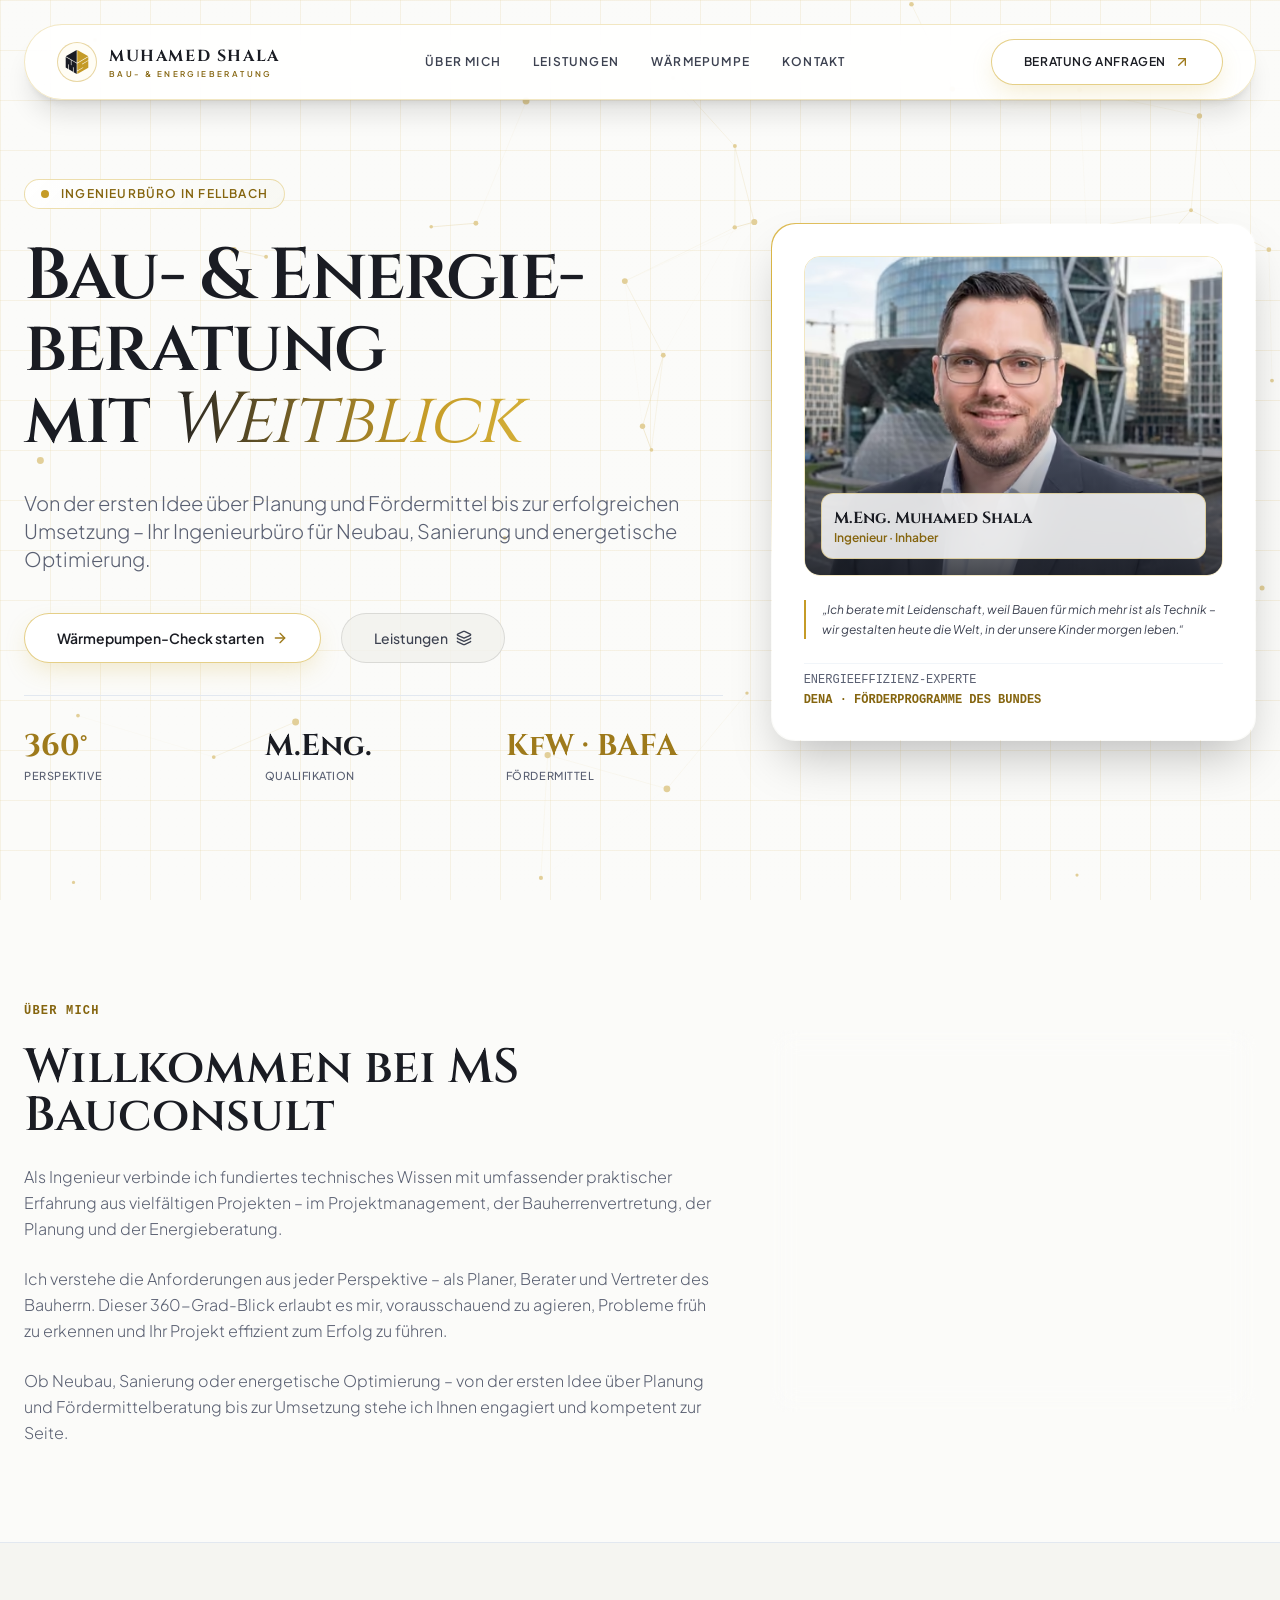
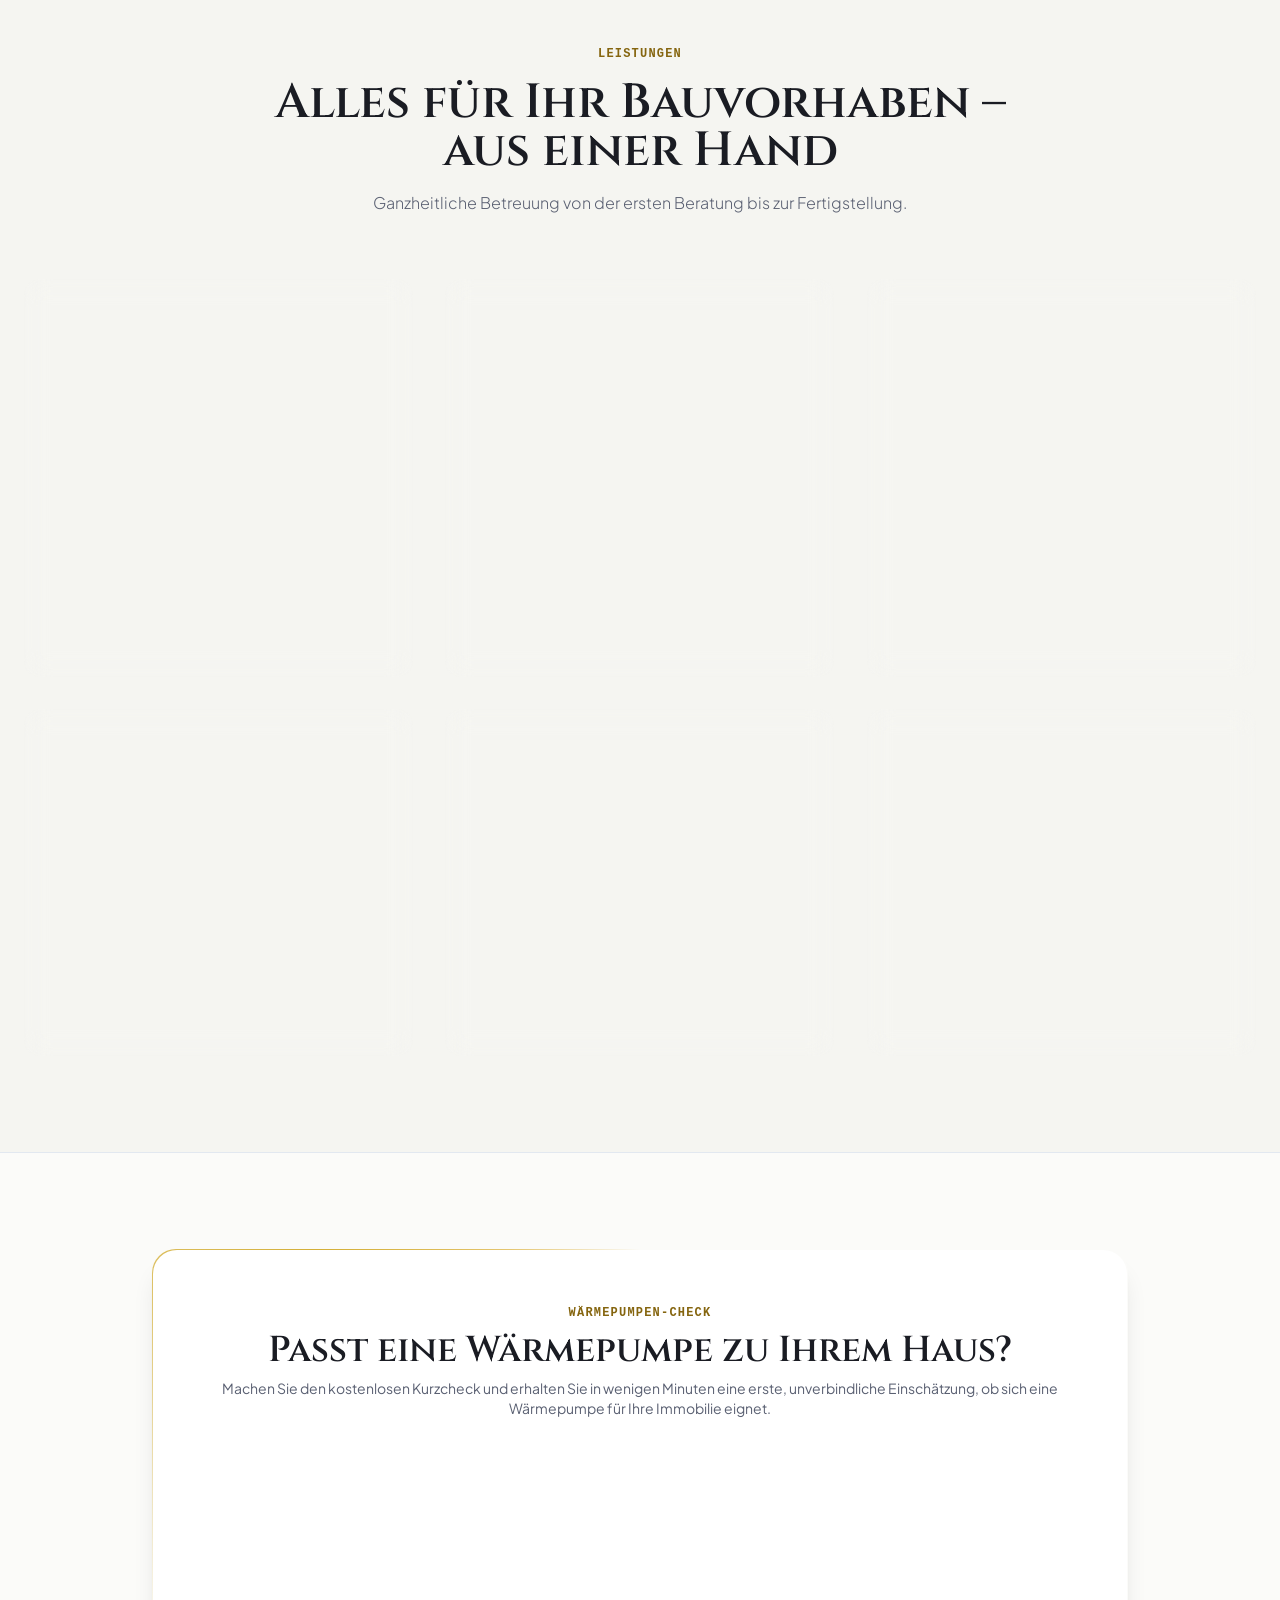
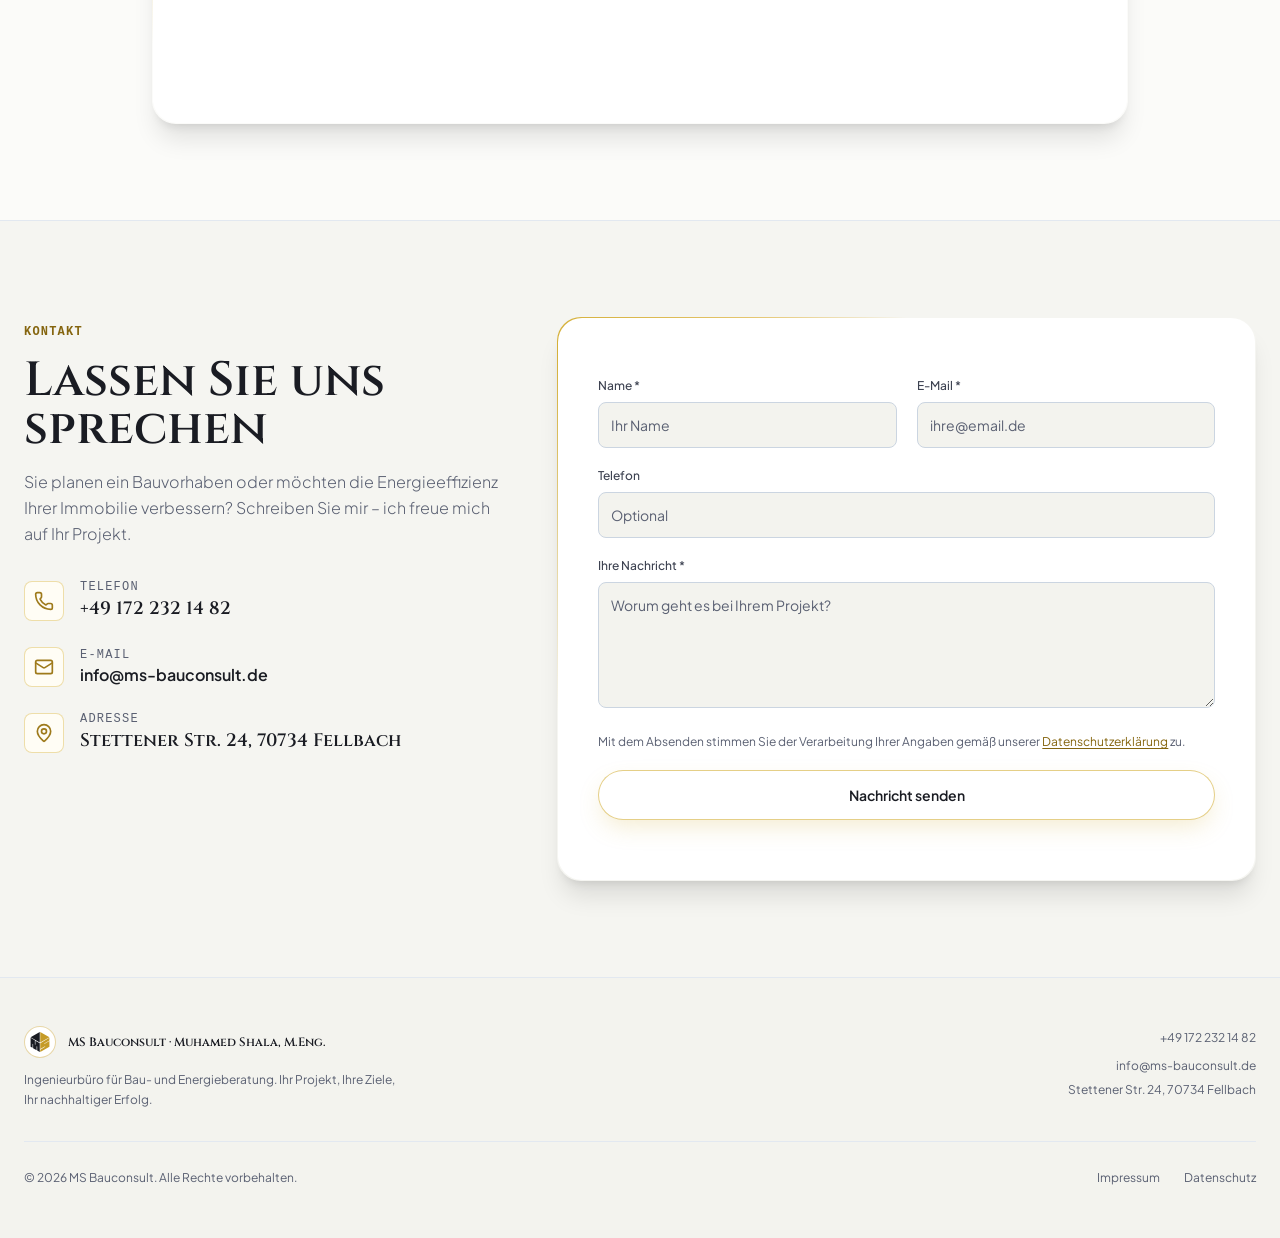
==== commit 472c7b59: "chore: remove section label stars, fix clipped italic shimmer text, drop final.html Co-Authored-By: " ====
--- a/index.html
+++ b/index.html
@@ -26,7 +26,7 @@
     <title>MS Bauconsult – Bau- &amp; Energieberatung in Fellbach</title>
     <link rel="preload" href="/assets/fonts/cinzel.woff2" as="font" type="font/woff2" crossorigin>
     <link rel="preload" href="/assets/fonts/pjs.woff2" as="font" type="font/woff2" crossorigin>
-    <link rel="stylesheet" href="/assets/css/main.css?v=c795ae6f">
+    <link rel="stylesheet" href="/assets/css/main.css?v=d6129395">
     <link rel="icon" href="/favicon.svg" type="image/svg+xml">
     <script src="/assets/js/main.js?v=7376f52c" defer></script>
     <script type="application/ld+json">
@@ -234,7 +234,7 @@
         <div class="max-w-7xl mx-auto px-6">
             <div class="grid lg:grid-cols-12 gap-12 items-center">
                 <div class="lg:col-span-7 space-y-6">
-                    <span class="inline-flex items-center gap-2 text-xs font-mono text-gold-700 uppercase tracking-widest font-semibold"><svg viewBox="0 0 24 24" class="w-3.5 h-3.5 text-gold-500" fill="none" stroke="currentColor" stroke-width="2.25" stroke-linecap="round" aria-hidden="true"><path d="M12 2v20M2 12h20M5.6 5.6l12.8 12.8M18.4 5.6 5.6 18.4"/></svg>Über mich</span>
+                    <span class="text-xs font-mono text-gold-700 uppercase tracking-widest font-semibold">Über mich</span>
                     <h2 id="about-title" class="font-serif text-3xl md:text-5xl font-semibold text-charcoal">Willkommen bei MS Bauconsult</h2>
                     <p class="text-slate-600 font-light leading-relaxed">Als Ingenieur verbinde ich fundiertes technisches Wissen mit umfassender praktischer Erfahrung aus vielfältigen Projekten – im Projektmanagement, der Bauherrenvertretung, der Planung und der Energieberatung.</p>
                     <p class="text-slate-600 font-light leading-relaxed">Ich verstehe die Anforderungen aus jeder Perspektive – als Planer, Berater und Vertreter des Bauherrn. Dieser 360-Grad-Blick erlaubt es mir, vorausschauend zu agieren, Probleme früh zu erkennen und Ihr Projekt effizient zum Erfolg zu führen.</p>
@@ -278,7 +278,7 @@
         <div class="max-w-7xl mx-auto px-6">
 
             <div class="text-center max-w-3xl mx-auto space-y-4 mb-16">
-                <span class="inline-flex items-center gap-2 text-xs font-mono text-gold-700 uppercase tracking-widest font-semibold"><svg viewBox="0 0 24 24" class="w-3.5 h-3.5 text-gold-500" fill="none" stroke="currentColor" stroke-width="2.25" stroke-linecap="round" aria-hidden="true"><path d="M12 2v20M2 12h20M5.6 5.6l12.8 12.8M18.4 5.6 5.6 18.4"/></svg>Leistungen</span>
+                <span class="text-xs font-mono text-gold-700 uppercase tracking-widest font-semibold">Leistungen</span>
                 <h2 id="services-title" class="font-serif text-3xl md:text-5xl font-semibold text-charcoal">Alles für Ihr Bauvorhaben – aus einer Hand</h2>
                 <p class="text-slate-600 font-light">Ganzheitliche Betreuung von der ersten Beratung bis zur Fertigstellung.</p>
             </div>
@@ -351,7 +351,7 @@
                 <div class="border-beam-inner p-8 md:p-12 rounded-3xl bg-white space-y-8">
 
                     <div class="text-center space-y-2">
-                        <span class="inline-flex items-center gap-2 text-xs font-mono text-gold-700 uppercase tracking-widest font-semibold"><svg viewBox="0 0 24 24" class="w-3.5 h-3.5 text-gold-500" fill="none" stroke="currentColor" stroke-width="2.25" stroke-linecap="round" aria-hidden="true"><path d="M12 2v20M2 12h20M5.6 5.6l12.8 12.8M18.4 5.6 5.6 18.4"/></svg>Wärmepumpen-Check</span>
+                        <span class="text-xs font-mono text-gold-700 uppercase tracking-widest font-semibold">Wärmepumpen-Check</span>
                         <h2 id="wp-title" class="font-serif text-2xl md:text-4xl font-semibold text-charcoal">Passt eine Wärmepumpe zu Ihrem Haus?</h2>
                         <p class="text-slate-600 text-sm">Machen Sie den kostenlosen Kurzcheck und erhalten Sie in wenigen Minuten eine erste, unverbindliche Einschätzung, ob sich eine Wärmepumpe für Ihre Immobilie eignet.</p>
                     </div>
@@ -378,7 +378,7 @@
             <div class="grid lg:grid-cols-12 gap-12 items-start">
                 <div class="lg:col-span-5 space-y-8">
                     <div class="space-y-4">
-                        <span class="inline-flex items-center gap-2 text-xs font-mono text-gold-700 uppercase tracking-widest font-semibold"><svg viewBox="0 0 24 24" class="w-3.5 h-3.5 text-gold-500" fill="none" stroke="currentColor" stroke-width="2.25" stroke-linecap="round" aria-hidden="true"><path d="M12 2v20M2 12h20M5.6 5.6l12.8 12.8M18.4 5.6 5.6 18.4"/></svg>Kontakt</span>
+                        <span class="text-xs font-mono text-gold-700 uppercase tracking-widest font-semibold">Kontakt</span>
                         <h2 id="contact-title" class="font-serif text-3xl md:text-5xl font-semibold text-charcoal">Lassen Sie uns sprechen</h2>
                         <p class="text-slate-600 font-light leading-relaxed">Sie planen ein Bauvorhaben oder möchten die Energieeffizienz Ihrer Immobilie verbessern? Schreiben Sie mir – ich freue mich auf Ihr Projekt.</p>
                     </div>
--- a/assets/css/main.css
+++ b/assets/css/main.css
@@ -1 +1 @@
-*,:after,:before{--tw-border-spacing-x:0;--tw-border-spacing-y:0;--tw-translate-x:0;--tw-translate-y:0;--tw-rotate:0;--tw-skew-x:0;--tw-skew-y:0;--tw-scale-x:1;--tw-scale-y:1;--tw-pan-x: ;--tw-pan-y: ;--tw-pinch-zoom: ;--tw-scroll-snap-strictness:proximity;--tw-gradient-from-position: ;--tw-gradient-via-position: ;--tw-gradient-to-position: ;--tw-ordinal: ;--tw-slashed-zero: ;--tw-numeric-figure: ;--tw-numeric-spacing: ;--tw-numeric-fraction: ;--tw-ring-inset: ;--tw-ring-offset-width:0px;--tw-ring-offset-color:#fff;--tw-ring-color:rgba(59,130,246,.5);--tw-ring-offset-shadow:0 0 #0000;--tw-ring-shadow:0 0 #0000;--tw-shadow:0 0 #0000;--tw-shadow-colored:0 0 #0000;--tw-blur: ;--tw-brightness: ;--tw-contrast: ;--tw-grayscale: ;--tw-hue-rotate: ;--tw-invert: ;--tw-saturate: ;--tw-sepia: ;--tw-drop-shadow: ;--tw-backdrop-blur: ;--tw-backdrop-brightness: ;--tw-backdrop-contrast: ;--tw-backdrop-grayscale: ;--tw-backdrop-hue-rotate: ;--tw-backdrop-invert: ;--tw-backdrop-opacity: ;--tw-backdrop-saturate: ;--tw-backdrop-sepia: ;--tw-contain-size: ;--tw-contain-layout: ;--tw-contain-paint: ;--tw-contain-style: }::backdrop{--tw-border-spacing-x:0;--tw-border-spacing-y:0;--tw-translate-x:0;--tw-translate-y:0;--tw-rotate:0;--tw-skew-x:0;--tw-skew-y:0;--tw-scale-x:1;--tw-scale-y:1;--tw-pan-x: ;--tw-pan-y: ;--tw-pinch-zoom: ;--tw-scroll-snap-strictness:proximity;--tw-gradient-from-position: ;--tw-gradient-via-position: ;--tw-gradient-to-position: ;--tw-ordinal: ;--tw-slashed-zero: ;--tw-numeric-figure: ;--tw-numeric-spacing: ;--tw-numeric-fraction: ;--tw-ring-inset: ;--tw-ring-offset-width:0px;--tw-ring-offset-color:#fff;--tw-ring-color:rgba(59,130,246,.5);--tw-ring-offset-shadow:0 0 #0000;--tw-ring-shadow:0 0 #0000;--tw-shadow:0 0 #0000;--tw-shadow-colored:0 0 #0000;--tw-blur: ;--tw-brightness: ;--tw-contrast: ;--tw-grayscale: ;--tw-hue-rotate: ;--tw-invert: ;--tw-saturate: ;--tw-sepia: ;--tw-drop-shadow: ;--tw-backdrop-blur: ;--tw-backdrop-brightness: ;--tw-backdrop-contrast: ;--tw-backdrop-grayscale: ;--tw-backdrop-hue-rotate: ;--tw-backdrop-invert: ;--tw-backdrop-opacity: ;--tw-backdrop-saturate: ;--tw-backdrop-sepia: ;--tw-contain-size: ;--tw-contain-layout: ;--tw-contain-paint: ;--tw-contain-style: }/*! tailwindcss v3.4.17 | MIT License | https://tailwindcss.com*/*,:after,:before{border:0 solid #e5e7eb;box-sizing:border-box}:after,:before{--tw-content:""}:host,html{line-height:1.5;-webkit-text-size-adjust:100%;font-family:Plus Jakarta Sans,sans-serif;font-feature-settings:normal;font-variation-settings:normal;-moz-tab-size:4;-o-tab-size:4;tab-size:4;-webkit-tap-highlight-color:transparent}body{line-height:inherit;margin:0}hr{border-top-width:1px;color:inherit;height:0}abbr:where([title]){-webkit-text-decoration:underline dotted;text-decoration:underline dotted}h1,h2,h3,h4,h5,h6{font-size:inherit;font-weight:inherit}a{color:inherit;text-decoration:inherit}b,strong{font-weight:bolder}code,kbd,pre,samp{font-family:ui-monospace,SFMono-Regular,Menlo,Monaco,Consolas,Liberation Mono,Courier New,monospace;font-feature-settings:normal;font-size:1em;font-variation-settings:normal}small{font-size:80%}sub,sup{font-size:75%;line-height:0;position:relative;vertical-align:baseline}sub{bottom:-.25em}sup{top:-.5em}table{border-collapse:collapse;border-color:inherit;text-indent:0}button,input,optgroup,select,textarea{color:inherit;font-family:inherit;font-feature-settings:inherit;font-size:100%;font-variation-settings:inherit;font-weight:inherit;letter-spacing:inherit;line-height:inherit;margin:0;padding:0}button,select{text-transform:none}button,input:where([type=button]),input:where([type=reset]),input:where([type=submit]){-webkit-appearance:button;background-color:transparent;background-image:none}:-moz-focusring{outline:auto}:-moz-ui-invalid{box-shadow:none}progress{vertical-align:baseline}::-webkit-inner-spin-button,::-webkit-outer-spin-button{height:auto}[type=search]{-webkit-appearance:textfield;outline-offset:-2px}::-webkit-search-decoration{-webkit-appearance:none}::-webkit-file-upload-button{-webkit-appearance:button;font:inherit}summary{display:list-item}blockquote,dd,dl,figure,h1,h2,h3,h4,h5,h6,hr,p,pre{margin:0}fieldset{margin:0}fieldset,legend{padding:0}menu,ol,ul{list-style:none;margin:0;padding:0}dialog{padding:0}textarea{resize:vertical}input::-moz-placeholder,textarea::-moz-placeholder{color:#9ca3af;opacity:1}input::placeholder,textarea::placeholder{color:#9ca3af;opacity:1}[role=button],button{cursor:pointer}:disabled{cursor:default}audio,canvas,embed,iframe,img,object,svg,video{display:block;vertical-align:middle}img,video{height:auto;max-width:100%}[hidden]:where(:not([hidden=until-found])){display:none}@font-face{font-display:swap;font-family:Cinzel;font-style:normal;font-weight:400 900;src:url(../fonts/cinzel.woff2) format("woff2")}@font-face{font-display:swap;font-family:Plus Jakarta Sans;font-style:normal;font-weight:200 800;src:url(../fonts/pjs.woff2) format("woff2")}@font-face{font-display:swap;font-family:Plus Jakarta Sans;font-style:italic;font-weight:400;src:url(../fonts/pjs-italic.woff2) format("woff2")}.glass-light{backdrop-filter:blur(20px);-webkit-backdrop-filter:blur(20px);background:hsla(0,0%,100%,.85);border:1px solid rgba(212,175,55,.25)}.glass-card-light{-webkit-backdrop-filter:blur(12px);backdrop-filter:blur(12px);background:linear-gradient(135deg,hsla(0,0%,100%,.9),hsla(60,26%,96%,.95));border:1px solid rgba(212,175,55,.18);box-shadow:0 20px 40px -15px rgba(26,28,35,.05)}.shimmer-text-light{animation:shimmer 6s linear infinite;background:linear-gradient(90deg,#1a1c23,#c59b27 35%,#d4af37 50%,#c59b27 65%,#1a1c23);-webkit-background-clip:text;background-size:200% auto;color:transparent}@keyframes shimmer{0%{background-position:-200% 0}to{background-position:200% 0}}.border-beam-container{border-radius:inherit;overflow:hidden;position:relative}.border-beam-container:before{animation:rotate-beam 5s linear infinite;background:conic-gradient(from 0deg,transparent 0,transparent 70%,#d4af37 85%,#e5c671 92%,transparent 100%);content:"";inset:-2px;position:absolute;z-index:0}.border-beam-inner{background:#fff;border-radius:inherit;height:100%;position:relative;width:100%;z-index:1}@keyframes rotate-beam{0%{transform:rotate(0deg)}to{transform:rotate(1turn)}}.btn-primary{align-items:center;background:#fff;border:1px solid rgba(212,175,55,.6);border-radius:9999px;box-shadow:0 10px 25px -5px rgba(212,175,55,.25);color:#1a1c23;display:inline-flex;font-weight:600;justify-content:center;overflow:hidden;padding:.875rem 2rem;position:relative;transition:all .3s ease}.btn-primary:hover{border-color:#c59b27;box-shadow:0 15px 30px -5px rgba(212,175,55,.4);color:#85650f;transform:translateY(-2px)}.btn-secondary{align-items:center;background:hsla(60,17%,94%,.8);border:1px solid rgba(26,28,35,.12);border-radius:9999px;color:#3d4251;display:inline-flex;font-weight:500;justify-content:center;padding:.875rem 2rem;position:relative;transition:all .3s ease}.btn-secondary:hover{background:#fff;border-color:rgba(212,175,55,.5);color:#85650f}.architectural-grid-light{background-image:linear-gradient(90deg,rgba(212,175,55,.06) 1px,transparent 0),linear-gradient(180deg,rgba(212,175,55,.06) 1px,transparent 0);background-size:50px 50px}#hero-canvas{background-image:linear-gradient(90deg,rgba(197,155,39,.22) 1px,transparent 0),linear-gradient(180deg,rgba(197,155,39,.22) 1px,transparent 0);background-size:50px 50px;height:100%;inset:0;opacity:.45;pointer-events:none;position:absolute;width:100%;z-index:1}@media (max-width:639px){#hero-canvas{opacity:.32}}.spotlight-card:hover{background:radial-gradient(600px circle at var(--x,50%) var(--y,50%),rgba(212,175,55,.12),hsla(0,0%,100%,.95) 40%)}.legal-dialog{background:#fff;border:0;box-shadow:-20px 0 40px -15px rgba(26,28,35,.25);color:#1a1c23;height:100dvh;margin:0 0 0 auto;max-height:none;max-width:100vw;overflow:hidden;padding:0;transform:translateX(100%);transition:transform .4s ease-out,overlay allow-discrete .4s,display allow-discrete .4s;width:min(42rem,100vw)}.legal-dialog[open]{transform:none}@starting-style{.legal-dialog[open]{transform:translateX(100%)}}.legal-dialog::backdrop{background:rgba(26,28,35,0);transition:background-color .4s,overlay allow-discrete .4s,display allow-discrete .4s}.legal-dialog[open]::backdrop{background:rgba(26,28,35,.45)}@starting-style{.legal-dialog[open]::backdrop{background:rgba(26,28,35,0)}}.legal-dialog__panel{height:100%;overflow-y:auto;overscroll-behavior:contain}html:has(dialog[open]){scrollbar-gutter:stable}body:has(dialog[open]){overflow:hidden}:focus-visible{outline:2px solid #85650f;outline-offset:3px}[tabindex="-1"]:focus{outline:none}.sr-only{height:1px;margin:-1px;overflow:hidden;padding:0;position:absolute;width:1px;clip:rect(0,0,0,0);border-width:0;white-space:nowrap}.fixed{position:fixed}.absolute{position:absolute}.relative{position:relative}.sticky{position:sticky}.inset-0{inset:0}.-left-\[9999px\]{left:-9999px}.bottom-4{bottom:1rem}.left-0{left:0}.left-4{left:1rem}.right-4{right:1rem}.top-0{top:0}.top-6{top:1.5rem}.z-0{z-index:0}.z-10{z-index:10}.z-50{z-index:50}.mx-auto{margin-left:auto;margin-right:auto}.mb-16{margin-bottom:4rem}.mb-2{margin-bottom:.5rem}.mb-3{margin-bottom:.75rem}.mb-6{margin-bottom:1.5rem}.ml-3{margin-left:.75rem}.mt-1{margin-top:.25rem}.mt-2{margin-top:.5rem}.mt-3{margin-top:.75rem}.block{display:block}.inline-block{display:inline-block}.flex{display:flex}.inline-flex{display:inline-flex}.grid{display:grid}.hidden{display:none}.h-10{height:2.5rem}.h-14{height:3.5rem}.h-2{height:.5rem}.h-3\.5{height:.875rem}.h-4{height:1rem}.h-5{height:1.25rem}.h-6{height:1.5rem}.h-7{height:1.75rem}.h-72{height:18rem}.h-8{height:2rem}.h-auto{height:auto}.h-full{height:100%}.max-h-\[calc\(100dvh-8rem\)\]{max-height:calc(100dvh - 8rem)}.min-h-screen{min-height:100vh}.w-10{width:2.5rem}.w-14{width:3.5rem}.w-2{width:.5rem}.w-3\.5{width:.875rem}.w-4{width:1rem}.w-48{width:12rem}.w-5{width:1.25rem}.w-6{width:1.5rem}.w-7{width:1.75rem}.w-8{width:2rem}.w-full{width:100%}.min-w-0{min-width:0}.max-w-2xl{max-width:42rem}.max-w-3xl{max-width:48rem}.max-w-5xl{max-width:64rem}.max-w-7xl{max-width:80rem}.max-w-md{max-width:28rem}.max-w-sm{max-width:24rem}.shrink-0{flex-shrink:0}.grow{flex-grow:1}@keyframes pulse{50%{opacity:.5}}.animate-pulse{animation:pulse 2s cubic-bezier(.4,0,.6,1) infinite}.scroll-mt-28{scroll-margin-top:7rem}.grid-cols-3{grid-template-columns:repeat(3,minmax(0,1fr))}.flex-col{flex-direction:column}.flex-wrap{flex-wrap:wrap}.items-start{align-items:flex-start}.items-center{align-items:center}.justify-center{justify-content:center}.justify-between{justify-content:space-between}.gap-1{gap:.25rem}.gap-12{gap:3rem}.gap-2{gap:.5rem}.gap-3{gap:.75rem}.gap-4{gap:1rem}.gap-5{gap:1.25rem}.gap-6{gap:1.5rem}.gap-8{gap:2rem}.gap-x-4{-moz-column-gap:1rem;column-gap:1rem}.gap-y-1{row-gap:.25rem}.space-y-2>:not([hidden])~:not([hidden]){--tw-space-y-reverse:0;margin-bottom:calc(.5rem*var(--tw-space-y-reverse));margin-top:calc(.5rem*(1 - var(--tw-space-y-reverse)))}.space-y-3>:not([hidden])~:not([hidden]){--tw-space-y-reverse:0;margin-bottom:calc(.75rem*var(--tw-space-y-reverse));margin-top:calc(.75rem*(1 - var(--tw-space-y-reverse)))}.space-y-4>:not([hidden])~:not([hidden]){--tw-space-y-reverse:0;margin-bottom:calc(1rem*var(--tw-space-y-reverse));margin-top:calc(1rem*(1 - var(--tw-space-y-reverse)))}.space-y-5>:not([hidden])~:not([hidden]){--tw-space-y-reverse:0;margin-bottom:calc(1.25rem*var(--tw-space-y-reverse));margin-top:calc(1.25rem*(1 - var(--tw-space-y-reverse)))}.space-y-6>:not([hidden])~:not([hidden]){--tw-space-y-reverse:0;margin-bottom:calc(1.5rem*var(--tw-space-y-reverse));margin-top:calc(1.5rem*(1 - var(--tw-space-y-reverse)))}.space-y-8>:not([hidden])~:not([hidden]){--tw-space-y-reverse:0;margin-bottom:calc(2rem*var(--tw-space-y-reverse));margin-top:calc(2rem*(1 - var(--tw-space-y-reverse)))}.overflow-hidden{overflow:hidden}.overflow-y-auto{overflow-y:auto}.overflow-x-hidden{overflow-x:hidden}.whitespace-nowrap{white-space:nowrap}.break-all{word-break:break-all}.rounded-2xl{border-radius:1rem}.rounded-3xl{border-radius:1.5rem}.rounded-full{border-radius:9999px}.rounded-lg{border-radius:.5rem}.rounded-xl{border-radius:.75rem}.border{border-width:1px}.border-b{border-bottom-width:1px}.border-l-2{border-left-width:2px}.border-t{border-top-width:1px}.border-gold-400\/30{border-color:rgba(212,175,55,.3)}.border-gold-400\/40{border-color:rgba(212,175,55,.4)}.border-gold-500{--tw-border-opacity:1;border-color:rgb(197 155 39/var(--tw-border-opacity,1))}.border-gold-500\/40{border-color:rgba(197,155,39,.4)}.border-slate-100{--tw-border-opacity:1;border-color:rgb(241 245 249/var(--tw-border-opacity,1))}.border-slate-200{--tw-border-opacity:1;border-color:rgb(226 232 240/var(--tw-border-opacity,1))}.border-slate-300{--tw-border-opacity:1;border-color:rgb(203 213 225/var(--tw-border-opacity,1))}.bg-alabaster{--tw-bg-opacity:1;background-color:rgb(251 251 249/var(--tw-bg-opacity,1))}.bg-gold-100{--tw-bg-opacity:1;background-color:rgb(255 253 245/var(--tw-bg-opacity,1))}.bg-gold-500{--tw-bg-opacity:1;background-color:rgb(197 155 39/var(--tw-bg-opacity,1))}.bg-pearl{--tw-bg-opacity:1;background-color:rgb(243 243 238/var(--tw-bg-opacity,1))}.bg-pearl\/60{background-color:hsla(60,17%,94%,.6)}.bg-white{--tw-bg-opacity:1;background-color:rgb(255 255 255/var(--tw-bg-opacity,1))}.bg-white\/95{background-color:hsla(0,0%,100%,.95)}.bg-gradient-to-b{background-image:linear-gradient(to bottom,var(--tw-gradient-stops))}.bg-gradient-to-r{background-image:linear-gradient(to right,var(--tw-gradient-stops))}.bg-gradient-to-t{background-image:linear-gradient(to top,var(--tw-gradient-stops))}.from-alabaster{--tw-gradient-from:#fbfbf9 var(--tw-gradient-from-position);--tw-gradient-to:hsla(60,20%,98%,0) var(--tw-gradient-to-position);--tw-gradient-stops:var(--tw-gradient-from),var(--tw-gradient-to)}.from-alabaster\/60{--tw-gradient-from:hsla(60,20%,98%,.6) var(--tw-gradient-from-position);--tw-gradient-to:hsla(60,20%,98%,0) var(--tw-gradient-to-position);--tw-gradient-stops:var(--tw-gradient-from),var(--tw-gradient-to)}.from-charcoal\/80{--tw-gradient-from:rgba(26,28,35,.8) var(--tw-gradient-from-position);--tw-gradient-to:rgba(26,28,35,0) var(--tw-gradient-to-position);--tw-gradient-stops:var(--tw-gradient-from),var(--tw-gradient-to)}.via-alabaster\/90{--tw-gradient-to:hsla(60,20%,98%,0) var(--tw-gradient-to-position);--tw-gradient-stops:var(--tw-gradient-from),hsla(60,20%,98%,.9) var(--tw-gradient-via-position),var(--tw-gradient-to)}.via-transparent{--tw-gradient-to:transparent var(--tw-gradient-to-position);--tw-gradient-stops:var(--tw-gradient-from),transparent var(--tw-gradient-via-position),var(--tw-gradient-to)}.to-alabaster{--tw-gradient-to:#fbfbf9 var(--tw-gradient-to-position)}.to-alabaster\/70{--tw-gradient-to:hsla(60,20%,98%,.7) var(--tw-gradient-to-position)}.to-transparent{--tw-gradient-to:transparent var(--tw-gradient-to-position)}.object-cover{-o-object-fit:cover;object-fit:cover}.object-\[40\%_10\%\]{-o-object-position:40% 10%;object-position:40% 10%}.object-center{-o-object-position:center;object-position:center}.p-3{padding:.75rem}.p-4{padding:1rem}.p-6{padding:1.5rem}.p-8{padding:2rem}.p-\[1px\]{padding:1px}.px-4{padding-left:1rem;padding-right:1rem}.px-6{padding-left:1.5rem;padding-right:1.5rem}.px-8{padding-left:2rem;padding-right:2rem}.py-1{padding-bottom:.25rem;padding-top:.25rem}.py-1\.5{padding-bottom:.375rem;padding-top:.375rem}.py-12{padding-bottom:3rem;padding-top:3rem}.py-16{padding-bottom:4rem;padding-top:4rem}.py-3{padding-bottom:.75rem;padding-top:.75rem}.py-3\.5{padding-bottom:.875rem;padding-top:.875rem}.py-4{padding-bottom:1rem;padding-top:1rem}.py-8{padding-bottom:2rem;padding-top:2rem}.pb-12{padding-bottom:3rem}.pl-4{padding-left:1rem}.pt-2{padding-top:.5rem}.pt-36{padding-top:9rem}.pt-4{padding-top:1rem}.pt-6{padding-top:1.5rem}.pt-8{padding-top:2rem}.text-center{text-align:center}.font-mono{font-family:ui-monospace,SFMono-Regular,Menlo,Monaco,Consolas,Liberation Mono,Courier New,monospace}.font-sans{font-family:Plus Jakarta Sans,sans-serif}.font-serif{font-family:Cinzel,serif}.text-2xl{font-size:1.5rem;line-height:2rem}.text-3xl{font-size:1.875rem;line-height:2.25rem}.text-4xl{font-size:2.25rem;line-height:2.5rem}.text-\[10px\]{font-size:10px}.text-\[8px\]{font-size:8px}.text-base{font-size:1rem;line-height:1.5rem}.text-lg{font-size:1.125rem;line-height:1.75rem}.text-sm{font-size:.875rem;line-height:1.25rem}.text-xl{font-size:1.25rem;line-height:1.75rem}.text-xs{font-size:.75rem;line-height:1rem}.font-bold{font-weight:700}.font-light{font-weight:300}.font-medium{font-weight:500}.font-normal{font-weight:400}.font-semibold{font-weight:600}.uppercase{text-transform:uppercase}.italic{font-style:italic}.not-italic{font-style:normal}.leading-\[1\.1\]{line-height:1.1}.leading-relaxed{line-height:1.625}.tracking-\[0\.3em\]{letter-spacing:.3em}.tracking-tight{letter-spacing:-.025em}.tracking-wide{letter-spacing:.025em}.tracking-wider{letter-spacing:.05em}.tracking-widest{letter-spacing:.1em}.text-charcoal{--tw-text-opacity:1;color:rgb(26 28 35/var(--tw-text-opacity,1))}.text-gold-500{--tw-text-opacity:1;color:rgb(197 155 39/var(--tw-text-opacity,1))}.text-gold-600{--tw-text-opacity:1;color:rgb(158 122 27/var(--tw-text-opacity,1))}.text-gold-700{--tw-text-opacity:1;color:rgb(133 101 15/var(--tw-text-opacity,1))}.text-red-700{--tw-text-opacity:1;color:rgb(185 28 28/var(--tw-text-opacity,1))}.text-slate-600{--tw-text-opacity:1;color:rgb(90 96 114/var(--tw-text-opacity,1))}.text-slate-700{--tw-text-opacity:1;color:rgb(61 66 81/var(--tw-text-opacity,1))}.underline{text-decoration-line:underline}.underline-offset-2{text-underline-offset:2px}.opacity-15{opacity:.15}.mix-blend-multiply{mix-blend-mode:multiply}.shadow-2xl{--tw-shadow:0 25px 50px -12px rgba(0,0,0,.25);--tw-shadow-colored:0 25px 50px -12px var(--tw-shadow-color)}.shadow-2xl,.shadow-xl{box-shadow:var(--tw-ring-offset-shadow,0 0 #0000),var(--tw-ring-shadow,0 0 #0000),var(--tw-shadow)}.shadow-xl{--tw-shadow:0 20px 25px -5px rgba(0,0,0,.1),0 8px 10px -6px rgba(0,0,0,.1);--tw-shadow-colored:0 20px 25px -5px var(--tw-shadow-color),0 8px 10px -6px var(--tw-shadow-color)}.transition-all{transition-duration:.15s;transition-property:all;transition-timing-function:cubic-bezier(.4,0,.2,1)}.transition-colors{transition-duration:.15s;transition-property:color,background-color,border-color,text-decoration-color,fill,stroke;transition-timing-function:cubic-bezier(.4,0,.2,1)}.transition-transform{transition-duration:.15s;transition-property:transform;transition-timing-function:cubic-bezier(.4,0,.2,1)}.duration-300{transition-duration:.3s}.duration-700{transition-duration:.7s}@media (prefers-reduced-motion:reduce){.legal-dialog,.legal-dialog::backdrop{transition:none}.shimmer-text-light{animation:none;background-position:50% 0}.border-beam-container:before{animation:none}.btn-primary:hover{transform:none}}#form-status[data-state]{border-radius:1rem;margin-top:.25rem;padding:.875rem 1rem}#form-status[data-state=success]{background:#fffdf5;border:1px solid rgba(212,175,55,.6);color:#1a1c23}#form-status[data-state=error]{background:#fff;border:1px solid #b91c1c;color:#7f1d1d}#form-status[data-state=busy]{background:#fff;border:1px solid rgba(26,28,35,.15);color:#3d4251}#contact-form [aria-invalid=true]{border-color:#b91c1c}#contact-form button[disabled]{cursor:progress;opacity:.7}#contact-form button[disabled]:hover{transform:none}#wp_check_script{color:#1a1c23}#wp_check_script .video-container img{border-color:#85650f!important}#wp_check_script .result-box button{margin-top:auto!important}#wp_check_script:focus{outline:none}.selection\:bg-gold-400 ::-moz-selection{--tw-bg-opacity:1;background-color:rgb(212 175 55/var(--tw-bg-opacity,1))}.selection\:bg-gold-400 ::selection{--tw-bg-opacity:1;background-color:rgb(212 175 55/var(--tw-bg-opacity,1))}.selection\:text-charcoal ::-moz-selection{--tw-text-opacity:1;color:rgb(26 28 35/var(--tw-text-opacity,1))}.selection\:text-charcoal ::selection{--tw-text-opacity:1;color:rgb(26 28 35/var(--tw-text-opacity,1))}.selection\:bg-gold-400::-moz-selection{--tw-bg-opacity:1;background-color:rgb(212 175 55/var(--tw-bg-opacity,1))}.selection\:bg-gold-400::selection{--tw-bg-opacity:1;background-color:rgb(212 175 55/var(--tw-bg-opacity,1))}.selection\:text-charcoal::-moz-selection{--tw-text-opacity:1;color:rgb(26 28 35/var(--tw-text-opacity,1))}.selection\:text-charcoal::selection{--tw-text-opacity:1;color:rgb(26 28 35/var(--tw-text-opacity,1))}.placeholder\:text-slate-600::-moz-placeholder{--tw-text-opacity:1;color:rgb(90 96 114/var(--tw-text-opacity,1))}.placeholder\:text-slate-600::placeholder{--tw-text-opacity:1;color:rgb(90 96 114/var(--tw-text-opacity,1))}.hover\:bg-gold-100\/60:hover{background-color:rgba(255,253,245,.6)}.hover\:text-charcoal:hover{--tw-text-opacity:1;color:rgb(26 28 35/var(--tw-text-opacity,1))}.hover\:text-gold-700:hover{--tw-text-opacity:1;color:rgb(133 101 15/var(--tw-text-opacity,1))}.focus\:not-sr-only:focus{height:auto;margin:0;overflow:visible;padding:0;position:static;width:auto;clip:auto;white-space:normal}.focus\:fixed:focus{position:fixed}.focus\:left-4:focus{left:1rem}.focus\:top-4:focus{top:1rem}.focus\:z-\[60\]:focus{z-index:60}.focus\:rounded-full:focus{border-radius:9999px}.focus\:border:focus{border-width:1px}.focus\:border-gold-400:focus{--tw-border-opacity:1;border-color:rgb(212 175 55/var(--tw-border-opacity,1))}.focus\:border-gold-500:focus{--tw-border-opacity:1;border-color:rgb(197 155 39/var(--tw-border-opacity,1))}.focus\:bg-white:focus{--tw-bg-opacity:1;background-color:rgb(255 255 255/var(--tw-bg-opacity,1))}.focus\:px-5:focus{padding-left:1.25rem;padding-right:1.25rem}.focus\:py-2:focus{padding-bottom:.5rem;padding-top:.5rem}.focus\:text-sm:focus{font-size:.875rem;line-height:1.25rem}.focus\:font-semibold:focus{font-weight:600}.focus\:text-charcoal:focus{--tw-text-opacity:1;color:rgb(26 28 35/var(--tw-text-opacity,1))}.focus\:outline-none:focus{outline:2px solid transparent;outline-offset:2px}.focus-visible\:outline-none:focus-visible{outline:2px solid transparent;outline-offset:2px}.focus-visible\:ring-2:focus-visible{--tw-ring-offset-shadow:var(--tw-ring-inset) 0 0 0 var(--tw-ring-offset-width) var(--tw-ring-offset-color);--tw-ring-shadow:var(--tw-ring-inset) 0 0 0 calc(2px + var(--tw-ring-offset-width)) var(--tw-ring-color);box-shadow:var(--tw-ring-offset-shadow),var(--tw-ring-shadow),var(--tw-shadow,0 0 #0000)}.focus-visible\:ring-gold-700:focus-visible{--tw-ring-opacity:1;--tw-ring-color:rgb(133 101 15/var(--tw-ring-opacity,1))}.group[aria-expanded=true] .group-aria-expanded\:block{display:block}.group[aria-expanded=true] .group-aria-expanded\:hidden{display:none}@media (prefers-reduced-motion:no-preference){.motion-safe\:scroll-smooth{scroll-behavior:smooth}.group:hover .motion-safe\:group-hover\:rotate-180{--tw-rotate:180deg}.group:hover .motion-safe\:group-hover\:rotate-180,.group:hover .motion-safe\:group-hover\:scale-105{transform:translate(var(--tw-translate-x),var(--tw-translate-y)) rotate(var(--tw-rotate)) skewX(var(--tw-skew-x)) skewY(var(--tw-skew-y)) scaleX(var(--tw-scale-x)) scaleY(var(--tw-scale-y))}.group:hover .motion-safe\:group-hover\:scale-105{--tw-scale-x:1.05;--tw-scale-y:1.05}}@media (prefers-reduced-motion:reduce){.motion-reduce\:animate-none{animation:none}}@media not all and (min-width:640px){.max-sm\:hidden{display:none}}@media (max-width:379px){.max-\[379px\]\:px-3{padding-left:.75rem;padding-right:.75rem}}@media (max-width:359px){.max-\[359px\]\:ml-2{margin-left:.5rem}.max-\[359px\]\:h-9{height:2.25rem}.max-\[359px\]\:w-9{width:2.25rem}.max-\[359px\]\:px-4{padding-left:1rem;padding-right:1rem}.max-\[359px\]\:tracking-wider{letter-spacing:.05em}}@media (min-width:640px){.sm\:block{display:block}.sm\:hidden{display:none}.sm\:grid-cols-2{grid-template-columns:repeat(2,minmax(0,1fr))}.sm\:gap-6{gap:1.5rem}.sm\:break-normal{overflow-wrap:normal;word-break:normal}.sm\:py-24{padding-bottom:6rem;padding-top:6rem}.sm\:pb-20{padding-bottom:5rem}.sm\:text-3xl{font-size:1.875rem;line-height:2.25rem}.sm\:text-6xl{font-size:3.75rem;line-height:1}.sm\:text-\[11px\]{font-size:11px}.sm\:tracking-wider{letter-spacing:.05em}}@media (min-width:768px){.md\:h-80{height:20rem}.md\:grid-cols-2{grid-template-columns:repeat(2,minmax(0,1fr))}.md\:grid-cols-3{grid-template-columns:repeat(3,minmax(0,1fr))}.md\:flex-row{flex-direction:row}.md\:items-end{align-items:flex-end}.md\:p-10{padding:2.5rem}.md\:p-12{padding:3rem}.md\:p-8{padding:2rem}.md\:px-10{padding-left:2.5rem;padding-right:2.5rem}.md\:text-2xl{font-size:1.5rem;line-height:2rem}.md\:text-4xl{font-size:2.25rem;line-height:2.5rem}.md\:text-5xl{font-size:3rem;line-height:1}.md\:text-lg{font-size:1.125rem;line-height:1.75rem}.md\:text-xl{font-size:1.25rem;line-height:1.75rem}}@media (min-width:1024px){.lg\:col-span-5{grid-column:span 5/span 5}.lg\:col-span-7{grid-column:span 7/span 7}.lg\:flex{display:flex}.lg\:hidden{display:none}.lg\:max-w-none{max-width:none}.lg\:grid-cols-12{grid-template-columns:repeat(12,minmax(0,1fr))}.lg\:text-7xl{font-size:4.5rem;line-height:1}}+*,:after,:before{--tw-border-spacing-x:0;--tw-border-spacing-y:0;--tw-translate-x:0;--tw-translate-y:0;--tw-rotate:0;--tw-skew-x:0;--tw-skew-y:0;--tw-scale-x:1;--tw-scale-y:1;--tw-pan-x: ;--tw-pan-y: ;--tw-pinch-zoom: ;--tw-scroll-snap-strictness:proximity;--tw-gradient-from-position: ;--tw-gradient-via-position: ;--tw-gradient-to-position: ;--tw-ordinal: ;--tw-slashed-zero: ;--tw-numeric-figure: ;--tw-numeric-spacing: ;--tw-numeric-fraction: ;--tw-ring-inset: ;--tw-ring-offset-width:0px;--tw-ring-offset-color:#fff;--tw-ring-color:rgba(59,130,246,.5);--tw-ring-offset-shadow:0 0 #0000;--tw-ring-shadow:0 0 #0000;--tw-shadow:0 0 #0000;--tw-shadow-colored:0 0 #0000;--tw-blur: ;--tw-brightness: ;--tw-contrast: ;--tw-grayscale: ;--tw-hue-rotate: ;--tw-invert: ;--tw-saturate: ;--tw-sepia: ;--tw-drop-shadow: ;--tw-backdrop-blur: ;--tw-backdrop-brightness: ;--tw-backdrop-contrast: ;--tw-backdrop-grayscale: ;--tw-backdrop-hue-rotate: ;--tw-backdrop-invert: ;--tw-backdrop-opacity: ;--tw-backdrop-saturate: ;--tw-backdrop-sepia: ;--tw-contain-size: ;--tw-contain-layout: ;--tw-contain-paint: ;--tw-contain-style: }::backdrop{--tw-border-spacing-x:0;--tw-border-spacing-y:0;--tw-translate-x:0;--tw-translate-y:0;--tw-rotate:0;--tw-skew-x:0;--tw-skew-y:0;--tw-scale-x:1;--tw-scale-y:1;--tw-pan-x: ;--tw-pan-y: ;--tw-pinch-zoom: ;--tw-scroll-snap-strictness:proximity;--tw-gradient-from-position: ;--tw-gradient-via-position: ;--tw-gradient-to-position: ;--tw-ordinal: ;--tw-slashed-zero: ;--tw-numeric-figure: ;--tw-numeric-spacing: ;--tw-numeric-fraction: ;--tw-ring-inset: ;--tw-ring-offset-width:0px;--tw-ring-offset-color:#fff;--tw-ring-color:rgba(59,130,246,.5);--tw-ring-offset-shadow:0 0 #0000;--tw-ring-shadow:0 0 #0000;--tw-shadow:0 0 #0000;--tw-shadow-colored:0 0 #0000;--tw-blur: ;--tw-brightness: ;--tw-contrast: ;--tw-grayscale: ;--tw-hue-rotate: ;--tw-invert: ;--tw-saturate: ;--tw-sepia: ;--tw-drop-shadow: ;--tw-backdrop-blur: ;--tw-backdrop-brightness: ;--tw-backdrop-contrast: ;--tw-backdrop-grayscale: ;--tw-backdrop-hue-rotate: ;--tw-backdrop-invert: ;--tw-backdrop-opacity: ;--tw-backdrop-saturate: ;--tw-backdrop-sepia: ;--tw-contain-size: ;--tw-contain-layout: ;--tw-contain-paint: ;--tw-contain-style: }/*! tailwindcss v3.4.17 | MIT License | https://tailwindcss.com*/*,:after,:before{border:0 solid #e5e7eb;box-sizing:border-box}:after,:before{--tw-content:""}:host,html{line-height:1.5;-webkit-text-size-adjust:100%;font-family:Plus Jakarta Sans,sans-serif;font-feature-settings:normal;font-variation-settings:normal;-moz-tab-size:4;-o-tab-size:4;tab-size:4;-webkit-tap-highlight-color:transparent}body{line-height:inherit;margin:0}hr{border-top-width:1px;color:inherit;height:0}abbr:where([title]){-webkit-text-decoration:underline dotted;text-decoration:underline dotted}h1,h2,h3,h4,h5,h6{font-size:inherit;font-weight:inherit}a{color:inherit;text-decoration:inherit}b,strong{font-weight:bolder}code,kbd,pre,samp{font-family:ui-monospace,SFMono-Regular,Menlo,Monaco,Consolas,Liberation Mono,Courier New,monospace;font-feature-settings:normal;font-size:1em;font-variation-settings:normal}small{font-size:80%}sub,sup{font-size:75%;line-height:0;position:relative;vertical-align:baseline}sub{bottom:-.25em}sup{top:-.5em}table{border-collapse:collapse;border-color:inherit;text-indent:0}button,input,optgroup,select,textarea{color:inherit;font-family:inherit;font-feature-settings:inherit;font-size:100%;font-variation-settings:inherit;font-weight:inherit;letter-spacing:inherit;line-height:inherit;margin:0;padding:0}button,select{text-transform:none}button,input:where([type=button]),input:where([type=reset]),input:where([type=submit]){-webkit-appearance:button;background-color:transparent;background-image:none}:-moz-focusring{outline:auto}:-moz-ui-invalid{box-shadow:none}progress{vertical-align:baseline}::-webkit-inner-spin-button,::-webkit-outer-spin-button{height:auto}[type=search]{-webkit-appearance:textfield;outline-offset:-2px}::-webkit-search-decoration{-webkit-appearance:none}::-webkit-file-upload-button{-webkit-appearance:button;font:inherit}summary{display:list-item}blockquote,dd,dl,figure,h1,h2,h3,h4,h5,h6,hr,p,pre{margin:0}fieldset{margin:0}fieldset,legend{padding:0}menu,ol,ul{list-style:none;margin:0;padding:0}dialog{padding:0}textarea{resize:vertical}input::-moz-placeholder,textarea::-moz-placeholder{color:#9ca3af;opacity:1}input::placeholder,textarea::placeholder{color:#9ca3af;opacity:1}[role=button],button{cursor:pointer}:disabled{cursor:default}audio,canvas,embed,iframe,img,object,svg,video{display:block;vertical-align:middle}img,video{height:auto;max-width:100%}[hidden]:where(:not([hidden=until-found])){display:none}@font-face{font-display:swap;font-family:Cinzel;font-style:normal;font-weight:400 900;src:url(../fonts/cinzel.woff2) format("woff2")}@font-face{font-display:swap;font-family:Plus Jakarta Sans;font-style:normal;font-weight:200 800;src:url(../fonts/pjs.woff2) format("woff2")}@font-face{font-display:swap;font-family:Plus Jakarta Sans;font-style:italic;font-weight:400;src:url(../fonts/pjs-italic.woff2) format("woff2")}.glass-light{backdrop-filter:blur(20px);-webkit-backdrop-filter:blur(20px);background:hsla(0,0%,100%,.85);border:1px solid rgba(212,175,55,.25)}.glass-card-light{-webkit-backdrop-filter:blur(12px);backdrop-filter:blur(12px);background:linear-gradient(135deg,hsla(0,0%,100%,.9),hsla(60,26%,96%,.95));border:1px solid rgba(212,175,55,.18);box-shadow:0 20px 40px -15px rgba(26,28,35,.05)}.shimmer-text-light{animation:shimmer 6s linear infinite;background:linear-gradient(90deg,#1a1c23,#c59b27 35%,#d4af37 50%,#c59b27 65%,#1a1c23);-webkit-background-clip:text;background-size:200% auto;color:transparent}.shimmer-text-light.italic{-webkit-box-decoration-break:clone;box-decoration-break:clone;margin:0 -.15em;padding:0 .15em}@keyframes shimmer{0%{background-position:-200% 0}to{background-position:200% 0}}.border-beam-container{border-radius:inherit;overflow:hidden;position:relative}.border-beam-container:before{animation:rotate-beam 5s linear infinite;background:conic-gradient(from 0deg,transparent 0,transparent 70%,#d4af37 85%,#e5c671 92%,transparent 100%);content:"";inset:-2px;position:absolute;z-index:0}.border-beam-inner{background:#fff;border-radius:inherit;height:100%;position:relative;width:100%;z-index:1}@keyframes rotate-beam{0%{transform:rotate(0deg)}to{transform:rotate(1turn)}}.btn-primary{align-items:center;background:#fff;border:1px solid rgba(212,175,55,.6);border-radius:9999px;box-shadow:0 10px 25px -5px rgba(212,175,55,.25);color:#1a1c23;display:inline-flex;font-weight:600;justify-content:center;overflow:hidden;padding:.875rem 2rem;position:relative;transition:all .3s ease}.btn-primary:hover{border-color:#c59b27;box-shadow:0 15px 30px -5px rgba(212,175,55,.4);color:#85650f;transform:translateY(-2px)}.btn-secondary{align-items:center;background:hsla(60,17%,94%,.8);border:1px solid rgba(26,28,35,.12);border-radius:9999px;color:#3d4251;display:inline-flex;font-weight:500;justify-content:center;padding:.875rem 2rem;position:relative;transition:all .3s ease}.btn-secondary:hover{background:#fff;border-color:rgba(212,175,55,.5);color:#85650f}.architectural-grid-light{background-image:linear-gradient(90deg,rgba(212,175,55,.06) 1px,transparent 0),linear-gradient(180deg,rgba(212,175,55,.06) 1px,transparent 0);background-size:50px 50px}#hero-canvas{background-image:linear-gradient(90deg,rgba(197,155,39,.22) 1px,transparent 0),linear-gradient(180deg,rgba(197,155,39,.22) 1px,transparent 0);background-size:50px 50px;height:100%;inset:0;opacity:.45;pointer-events:none;position:absolute;width:100%;z-index:1}@media (max-width:639px){#hero-canvas{opacity:.32}}.spotlight-card:hover{background:radial-gradient(600px circle at var(--x,50%) var(--y,50%),rgba(212,175,55,.12),hsla(0,0%,100%,.95) 40%)}.legal-dialog{background:#fff;border:0;box-shadow:-20px 0 40px -15px rgba(26,28,35,.25);color:#1a1c23;height:100dvh;margin:0 0 0 auto;max-height:none;max-width:100vw;overflow:hidden;padding:0;transform:translateX(100%);transition:transform .4s ease-out,overlay allow-discrete .4s,display allow-discrete .4s;width:min(42rem,100vw)}.legal-dialog[open]{transform:none}@starting-style{.legal-dialog[open]{transform:translateX(100%)}}.legal-dialog::backdrop{background:rgba(26,28,35,0);transition:background-color .4s,overlay allow-discrete .4s,display allow-discrete .4s}.legal-dialog[open]::backdrop{background:rgba(26,28,35,.45)}@starting-style{.legal-dialog[open]::backdrop{background:rgba(26,28,35,0)}}.legal-dialog__panel{height:100%;overflow-y:auto;overscroll-behavior:contain}html:has(dialog[open]){scrollbar-gutter:stable}body:has(dialog[open]){overflow:hidden}:focus-visible{outline:2px solid #85650f;outline-offset:3px}[tabindex="-1"]:focus{outline:none}.sr-only{height:1px;margin:-1px;overflow:hidden;padding:0;position:absolute;width:1px;clip:rect(0,0,0,0);border-width:0;white-space:nowrap}.fixed{position:fixed}.absolute{position:absolute}.relative{position:relative}.sticky{position:sticky}.inset-0{inset:0}.-left-\[9999px\]{left:-9999px}.bottom-4{bottom:1rem}.left-0{left:0}.left-4{left:1rem}.right-4{right:1rem}.top-0{top:0}.top-6{top:1.5rem}.z-0{z-index:0}.z-10{z-index:10}.z-50{z-index:50}.mx-auto{margin-left:auto;margin-right:auto}.mb-16{margin-bottom:4rem}.mb-2{margin-bottom:.5rem}.mb-3{margin-bottom:.75rem}.mb-6{margin-bottom:1.5rem}.ml-3{margin-left:.75rem}.mt-1{margin-top:.25rem}.mt-2{margin-top:.5rem}.mt-3{margin-top:.75rem}.block{display:block}.inline-block{display:inline-block}.flex{display:flex}.inline-flex{display:inline-flex}.grid{display:grid}.hidden{display:none}.h-10{height:2.5rem}.h-14{height:3.5rem}.h-2{height:.5rem}.h-4{height:1rem}.h-5{height:1.25rem}.h-6{height:1.5rem}.h-7{height:1.75rem}.h-72{height:18rem}.h-8{height:2rem}.h-auto{height:auto}.h-full{height:100%}.max-h-\[calc\(100dvh-8rem\)\]{max-height:calc(100dvh - 8rem)}.min-h-screen{min-height:100vh}.w-10{width:2.5rem}.w-14{width:3.5rem}.w-2{width:.5rem}.w-4{width:1rem}.w-48{width:12rem}.w-5{width:1.25rem}.w-6{width:1.5rem}.w-7{width:1.75rem}.w-8{width:2rem}.w-full{width:100%}.min-w-0{min-width:0}.max-w-2xl{max-width:42rem}.max-w-3xl{max-width:48rem}.max-w-5xl{max-width:64rem}.max-w-7xl{max-width:80rem}.max-w-md{max-width:28rem}.max-w-sm{max-width:24rem}.shrink-0{flex-shrink:0}.grow{flex-grow:1}@keyframes pulse{50%{opacity:.5}}.animate-pulse{animation:pulse 2s cubic-bezier(.4,0,.6,1) infinite}.scroll-mt-28{scroll-margin-top:7rem}.grid-cols-3{grid-template-columns:repeat(3,minmax(0,1fr))}.flex-col{flex-direction:column}.flex-wrap{flex-wrap:wrap}.items-start{align-items:flex-start}.items-center{align-items:center}.justify-center{justify-content:center}.justify-between{justify-content:space-between}.gap-1{gap:.25rem}.gap-12{gap:3rem}.gap-2{gap:.5rem}.gap-3{gap:.75rem}.gap-4{gap:1rem}.gap-5{gap:1.25rem}.gap-6{gap:1.5rem}.gap-8{gap:2rem}.gap-x-4{-moz-column-gap:1rem;column-gap:1rem}.gap-y-1{row-gap:.25rem}.space-y-2>:not([hidden])~:not([hidden]){--tw-space-y-reverse:0;margin-bottom:calc(.5rem*var(--tw-space-y-reverse));margin-top:calc(.5rem*(1 - var(--tw-space-y-reverse)))}.space-y-3>:not([hidden])~:not([hidden]){--tw-space-y-reverse:0;margin-bottom:calc(.75rem*var(--tw-space-y-reverse));margin-top:calc(.75rem*(1 - var(--tw-space-y-reverse)))}.space-y-4>:not([hidden])~:not([hidden]){--tw-space-y-reverse:0;margin-bottom:calc(1rem*var(--tw-space-y-reverse));margin-top:calc(1rem*(1 - var(--tw-space-y-reverse)))}.space-y-5>:not([hidden])~:not([hidden]){--tw-space-y-reverse:0;margin-bottom:calc(1.25rem*var(--tw-space-y-reverse));margin-top:calc(1.25rem*(1 - var(--tw-space-y-reverse)))}.space-y-6>:not([hidden])~:not([hidden]){--tw-space-y-reverse:0;margin-bottom:calc(1.5rem*var(--tw-space-y-reverse));margin-top:calc(1.5rem*(1 - var(--tw-space-y-reverse)))}.space-y-8>:not([hidden])~:not([hidden]){--tw-space-y-reverse:0;margin-bottom:calc(2rem*var(--tw-space-y-reverse));margin-top:calc(2rem*(1 - var(--tw-space-y-reverse)))}.overflow-hidden{overflow:hidden}.overflow-y-auto{overflow-y:auto}.overflow-x-hidden{overflow-x:hidden}.whitespace-nowrap{white-space:nowrap}.break-all{word-break:break-all}.rounded-2xl{border-radius:1rem}.rounded-3xl{border-radius:1.5rem}.rounded-full{border-radius:9999px}.rounded-lg{border-radius:.5rem}.rounded-xl{border-radius:.75rem}.border{border-width:1px}.border-b{border-bottom-width:1px}.border-l-2{border-left-width:2px}.border-t{border-top-width:1px}.border-gold-400\/30{border-color:rgba(212,175,55,.3)}.border-gold-400\/40{border-color:rgba(212,175,55,.4)}.border-gold-500{--tw-border-opacity:1;border-color:rgb(197 155 39/var(--tw-border-opacity,1))}.border-gold-500\/40{border-color:rgba(197,155,39,.4)}.border-slate-100{--tw-border-opacity:1;border-color:rgb(241 245 249/var(--tw-border-opacity,1))}.border-slate-200{--tw-border-opacity:1;border-color:rgb(226 232 240/var(--tw-border-opacity,1))}.border-slate-300{--tw-border-opacity:1;border-color:rgb(203 213 225/var(--tw-border-opacity,1))}.bg-alabaster{--tw-bg-opacity:1;background-color:rgb(251 251 249/var(--tw-bg-opacity,1))}.bg-gold-100{--tw-bg-opacity:1;background-color:rgb(255 253 245/var(--tw-bg-opacity,1))}.bg-gold-500{--tw-bg-opacity:1;background-color:rgb(197 155 39/var(--tw-bg-opacity,1))}.bg-pearl{--tw-bg-opacity:1;background-color:rgb(243 243 238/var(--tw-bg-opacity,1))}.bg-pearl\/60{background-color:hsla(60,17%,94%,.6)}.bg-white{--tw-bg-opacity:1;background-color:rgb(255 255 255/var(--tw-bg-opacity,1))}.bg-white\/95{background-color:hsla(0,0%,100%,.95)}.bg-gradient-to-b{background-image:linear-gradient(to bottom,var(--tw-gradient-stops))}.bg-gradient-to-r{background-image:linear-gradient(to right,var(--tw-gradient-stops))}.bg-gradient-to-t{background-image:linear-gradient(to top,var(--tw-gradient-stops))}.from-alabaster{--tw-gradient-from:#fbfbf9 var(--tw-gradient-from-position);--tw-gradient-to:hsla(60,20%,98%,0) var(--tw-gradient-to-position);--tw-gradient-stops:var(--tw-gradient-from),var(--tw-gradient-to)}.from-alabaster\/60{--tw-gradient-from:hsla(60,20%,98%,.6) var(--tw-gradient-from-position);--tw-gradient-to:hsla(60,20%,98%,0) var(--tw-gradient-to-position);--tw-gradient-stops:var(--tw-gradient-from),var(--tw-gradient-to)}.from-charcoal\/80{--tw-gradient-from:rgba(26,28,35,.8) var(--tw-gradient-from-position);--tw-gradient-to:rgba(26,28,35,0) var(--tw-gradient-to-position);--tw-gradient-stops:var(--tw-gradient-from),var(--tw-gradient-to)}.via-alabaster\/90{--tw-gradient-to:hsla(60,20%,98%,0) var(--tw-gradient-to-position);--tw-gradient-stops:var(--tw-gradient-from),hsla(60,20%,98%,.9) var(--tw-gradient-via-position),var(--tw-gradient-to)}.via-transparent{--tw-gradient-to:transparent var(--tw-gradient-to-position);--tw-gradient-stops:var(--tw-gradient-from),transparent var(--tw-gradient-via-position),var(--tw-gradient-to)}.to-alabaster{--tw-gradient-to:#fbfbf9 var(--tw-gradient-to-position)}.to-alabaster\/70{--tw-gradient-to:hsla(60,20%,98%,.7) var(--tw-gradient-to-position)}.to-transparent{--tw-gradient-to:transparent var(--tw-gradient-to-position)}.object-cover{-o-object-fit:cover;object-fit:cover}.object-\[40\%_10\%\]{-o-object-position:40% 10%;object-position:40% 10%}.object-center{-o-object-position:center;object-position:center}.p-3{padding:.75rem}.p-4{padding:1rem}.p-6{padding:1.5rem}.p-8{padding:2rem}.p-\[1px\]{padding:1px}.px-4{padding-left:1rem;padding-right:1rem}.px-6{padding-left:1.5rem;padding-right:1.5rem}.px-8{padding-left:2rem;padding-right:2rem}.py-1{padding-bottom:.25rem;padding-top:.25rem}.py-1\.5{padding-bottom:.375rem;padding-top:.375rem}.py-12{padding-bottom:3rem;padding-top:3rem}.py-16{padding-bottom:4rem;padding-top:4rem}.py-3{padding-bottom:.75rem;padding-top:.75rem}.py-3\.5{padding-bottom:.875rem;padding-top:.875rem}.py-4{padding-bottom:1rem;padding-top:1rem}.py-8{padding-bottom:2rem;padding-top:2rem}.pb-12{padding-bottom:3rem}.pl-4{padding-left:1rem}.pt-2{padding-top:.5rem}.pt-36{padding-top:9rem}.pt-4{padding-top:1rem}.pt-6{padding-top:1.5rem}.pt-8{padding-top:2rem}.text-center{text-align:center}.font-mono{font-family:ui-monospace,SFMono-Regular,Menlo,Monaco,Consolas,Liberation Mono,Courier New,monospace}.font-sans{font-family:Plus Jakarta Sans,sans-serif}.font-serif{font-family:Cinzel,serif}.text-2xl{font-size:1.5rem;line-height:2rem}.text-3xl{font-size:1.875rem;line-height:2.25rem}.text-4xl{font-size:2.25rem;line-height:2.5rem}.text-\[10px\]{font-size:10px}.text-\[8px\]{font-size:8px}.text-base{font-size:1rem;line-height:1.5rem}.text-lg{font-size:1.125rem;line-height:1.75rem}.text-sm{font-size:.875rem;line-height:1.25rem}.text-xl{font-size:1.25rem;line-height:1.75rem}.text-xs{font-size:.75rem;line-height:1rem}.font-bold{font-weight:700}.font-light{font-weight:300}.font-medium{font-weight:500}.font-normal{font-weight:400}.font-semibold{font-weight:600}.uppercase{text-transform:uppercase}.italic{font-style:italic}.not-italic{font-style:normal}.leading-\[1\.1\]{line-height:1.1}.leading-relaxed{line-height:1.625}.tracking-\[0\.3em\]{letter-spacing:.3em}.tracking-tight{letter-spacing:-.025em}.tracking-wide{letter-spacing:.025em}.tracking-wider{letter-spacing:.05em}.tracking-widest{letter-spacing:.1em}.text-charcoal{--tw-text-opacity:1;color:rgb(26 28 35/var(--tw-text-opacity,1))}.text-gold-600{--tw-text-opacity:1;color:rgb(158 122 27/var(--tw-text-opacity,1))}.text-gold-700{--tw-text-opacity:1;color:rgb(133 101 15/var(--tw-text-opacity,1))}.text-red-700{--tw-text-opacity:1;color:rgb(185 28 28/var(--tw-text-opacity,1))}.text-slate-600{--tw-text-opacity:1;color:rgb(90 96 114/var(--tw-text-opacity,1))}.text-slate-700{--tw-text-opacity:1;color:rgb(61 66 81/var(--tw-text-opacity,1))}.underline{text-decoration-line:underline}.underline-offset-2{text-underline-offset:2px}.opacity-15{opacity:.15}.mix-blend-multiply{mix-blend-mode:multiply}.shadow-2xl{--tw-shadow:0 25px 50px -12px rgba(0,0,0,.25);--tw-shadow-colored:0 25px 50px -12px var(--tw-shadow-color)}.shadow-2xl,.shadow-xl{box-shadow:var(--tw-ring-offset-shadow,0 0 #0000),var(--tw-ring-shadow,0 0 #0000),var(--tw-shadow)}.shadow-xl{--tw-shadow:0 20px 25px -5px rgba(0,0,0,.1),0 8px 10px -6px rgba(0,0,0,.1);--tw-shadow-colored:0 20px 25px -5px var(--tw-shadow-color),0 8px 10px -6px var(--tw-shadow-color)}.transition-all{transition-duration:.15s;transition-property:all;transition-timing-function:cubic-bezier(.4,0,.2,1)}.transition-colors{transition-duration:.15s;transition-property:color,background-color,border-color,text-decoration-color,fill,stroke;transition-timing-function:cubic-bezier(.4,0,.2,1)}.transition-transform{transition-duration:.15s;transition-property:transform;transition-timing-function:cubic-bezier(.4,0,.2,1)}.duration-300{transition-duration:.3s}.duration-700{transition-duration:.7s}@media (prefers-reduced-motion:reduce){.legal-dialog,.legal-dialog::backdrop{transition:none}.shimmer-text-light{animation:none;background-position:50% 0}.border-beam-container:before{animation:none}.btn-primary:hover{transform:none}}#form-status[data-state]{border-radius:1rem;margin-top:.25rem;padding:.875rem 1rem}#form-status[data-state=success]{background:#fffdf5;border:1px solid rgba(212,175,55,.6);color:#1a1c23}#form-status[data-state=error]{background:#fff;border:1px solid #b91c1c;color:#7f1d1d}#form-status[data-state=busy]{background:#fff;border:1px solid rgba(26,28,35,.15);color:#3d4251}#contact-form [aria-invalid=true]{border-color:#b91c1c}#contact-form button[disabled]{cursor:progress;opacity:.7}#contact-form button[disabled]:hover{transform:none}#wp_check_script{color:#1a1c23}#wp_check_script .video-container img{border-color:#85650f!important}#wp_check_script .result-box button{margin-top:auto!important}#wp_check_script:focus{outline:none}.selection\:bg-gold-400 ::-moz-selection{--tw-bg-opacity:1;background-color:rgb(212 175 55/var(--tw-bg-opacity,1))}.selection\:bg-gold-400 ::selection{--tw-bg-opacity:1;background-color:rgb(212 175 55/var(--tw-bg-opacity,1))}.selection\:text-charcoal ::-moz-selection{--tw-text-opacity:1;color:rgb(26 28 35/var(--tw-text-opacity,1))}.selection\:text-charcoal ::selection{--tw-text-opacity:1;color:rgb(26 28 35/var(--tw-text-opacity,1))}.selection\:bg-gold-400::-moz-selection{--tw-bg-opacity:1;background-color:rgb(212 175 55/var(--tw-bg-opacity,1))}.selection\:bg-gold-400::selection{--tw-bg-opacity:1;background-color:rgb(212 175 55/var(--tw-bg-opacity,1))}.selection\:text-charcoal::-moz-selection{--tw-text-opacity:1;color:rgb(26 28 35/var(--tw-text-opacity,1))}.selection\:text-charcoal::selection{--tw-text-opacity:1;color:rgb(26 28 35/var(--tw-text-opacity,1))}.placeholder\:text-slate-600::-moz-placeholder{--tw-text-opacity:1;color:rgb(90 96 114/var(--tw-text-opacity,1))}.placeholder\:text-slate-600::placeholder{--tw-text-opacity:1;color:rgb(90 96 114/var(--tw-text-opacity,1))}.hover\:bg-gold-100\/60:hover{background-color:rgba(255,253,245,.6)}.hover\:text-charcoal:hover{--tw-text-opacity:1;color:rgb(26 28 35/var(--tw-text-opacity,1))}.hover\:text-gold-700:hover{--tw-text-opacity:1;color:rgb(133 101 15/var(--tw-text-opacity,1))}.focus\:not-sr-only:focus{height:auto;margin:0;overflow:visible;padding:0;position:static;width:auto;clip:auto;white-space:normal}.focus\:fixed:focus{position:fixed}.focus\:left-4:focus{left:1rem}.focus\:top-4:focus{top:1rem}.focus\:z-\[60\]:focus{z-index:60}.focus\:rounded-full:focus{border-radius:9999px}.focus\:border:focus{border-width:1px}.focus\:border-gold-400:focus{--tw-border-opacity:1;border-color:rgb(212 175 55/var(--tw-border-opacity,1))}.focus\:border-gold-500:focus{--tw-border-opacity:1;border-color:rgb(197 155 39/var(--tw-border-opacity,1))}.focus\:bg-white:focus{--tw-bg-opacity:1;background-color:rgb(255 255 255/var(--tw-bg-opacity,1))}.focus\:px-5:focus{padding-left:1.25rem;padding-right:1.25rem}.focus\:py-2:focus{padding-bottom:.5rem;padding-top:.5rem}.focus\:text-sm:focus{font-size:.875rem;line-height:1.25rem}.focus\:font-semibold:focus{font-weight:600}.focus\:text-charcoal:focus{--tw-text-opacity:1;color:rgb(26 28 35/var(--tw-text-opacity,1))}.focus\:outline-none:focus{outline:2px solid transparent;outline-offset:2px}.focus-visible\:outline-none:focus-visible{outline:2px solid transparent;outline-offset:2px}.focus-visible\:ring-2:focus-visible{--tw-ring-offset-shadow:var(--tw-ring-inset) 0 0 0 var(--tw-ring-offset-width) var(--tw-ring-offset-color);--tw-ring-shadow:var(--tw-ring-inset) 0 0 0 calc(2px + var(--tw-ring-offset-width)) var(--tw-ring-color);box-shadow:var(--tw-ring-offset-shadow),var(--tw-ring-shadow),var(--tw-shadow,0 0 #0000)}.focus-visible\:ring-gold-700:focus-visible{--tw-ring-opacity:1;--tw-ring-color:rgb(133 101 15/var(--tw-ring-opacity,1))}.group[aria-expanded=true] .group-aria-expanded\:block{display:block}.group[aria-expanded=true] .group-aria-expanded\:hidden{display:none}@media (prefers-reduced-motion:no-preference){.motion-safe\:scroll-smooth{scroll-behavior:smooth}.group:hover .motion-safe\:group-hover\:rotate-180{--tw-rotate:180deg}.group:hover .motion-safe\:group-hover\:rotate-180,.group:hover .motion-safe\:group-hover\:scale-105{transform:translate(var(--tw-translate-x),var(--tw-translate-y)) rotate(var(--tw-rotate)) skewX(var(--tw-skew-x)) skewY(var(--tw-skew-y)) scaleX(var(--tw-scale-x)) scaleY(var(--tw-scale-y))}.group:hover .motion-safe\:group-hover\:scale-105{--tw-scale-x:1.05;--tw-scale-y:1.05}}@media (prefers-reduced-motion:reduce){.motion-reduce\:animate-none{animation:none}}@media not all and (min-width:640px){.max-sm\:hidden{display:none}}@media (max-width:379px){.max-\[379px\]\:px-3{padding-left:.75rem;padding-right:.75rem}}@media (max-width:359px){.max-\[359px\]\:ml-2{margin-left:.5rem}.max-\[359px\]\:h-9{height:2.25rem}.max-\[359px\]\:w-9{width:2.25rem}.max-\[359px\]\:px-4{padding-left:1rem;padding-right:1rem}.max-\[359px\]\:tracking-wider{letter-spacing:.05em}}@media (min-width:640px){.sm\:block{display:block}.sm\:hidden{display:none}.sm\:grid-cols-2{grid-template-columns:repeat(2,minmax(0,1fr))}.sm\:gap-6{gap:1.5rem}.sm\:break-normal{overflow-wrap:normal;word-break:normal}.sm\:py-24{padding-bottom:6rem;padding-top:6rem}.sm\:pb-20{padding-bottom:5rem}.sm\:text-3xl{font-size:1.875rem;line-height:2.25rem}.sm\:text-6xl{font-size:3.75rem;line-height:1}.sm\:text-\[11px\]{font-size:11px}.sm\:tracking-wider{letter-spacing:.05em}}@media (min-width:768px){.md\:h-80{height:20rem}.md\:grid-cols-2{grid-template-columns:repeat(2,minmax(0,1fr))}.md\:grid-cols-3{grid-template-columns:repeat(3,minmax(0,1fr))}.md\:flex-row{flex-direction:row}.md\:items-end{align-items:flex-end}.md\:p-10{padding:2.5rem}.md\:p-12{padding:3rem}.md\:p-8{padding:2rem}.md\:px-10{padding-left:2.5rem;padding-right:2.5rem}.md\:text-2xl{font-size:1.5rem;line-height:2rem}.md\:text-4xl{font-size:2.25rem;line-height:2.5rem}.md\:text-5xl{font-size:3rem;line-height:1}.md\:text-lg{font-size:1.125rem;line-height:1.75rem}.md\:text-xl{font-size:1.25rem;line-height:1.75rem}}@media (min-width:1024px){.lg\:col-span-5{grid-column:span 5/span 5}.lg\:col-span-7{grid-column:span 7/span 7}.lg\:flex{display:flex}.lg\:hidden{display:none}.lg\:max-w-none{max-width:none}.lg\:grid-cols-12{grid-template-columns:repeat(12,minmax(0,1fr))}.lg\:text-7xl{font-size:4.5rem;line-height:1}}
